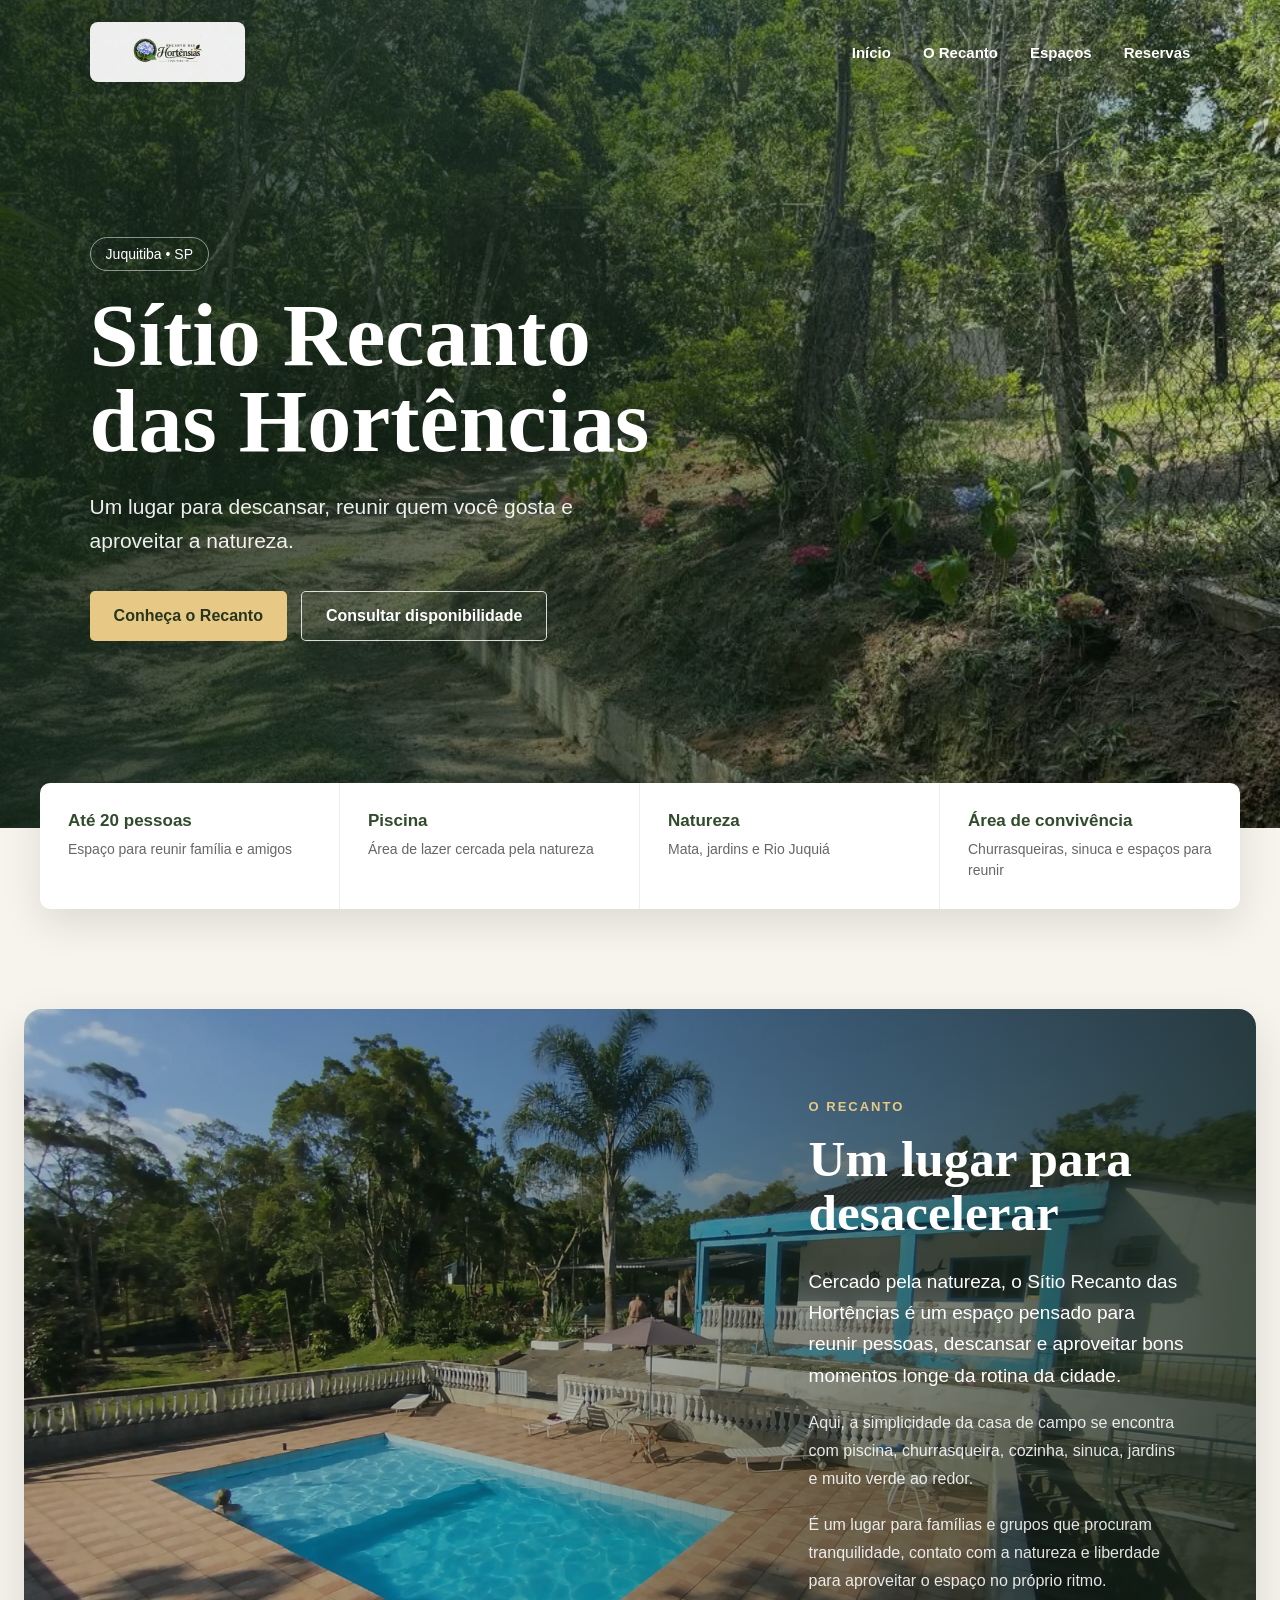
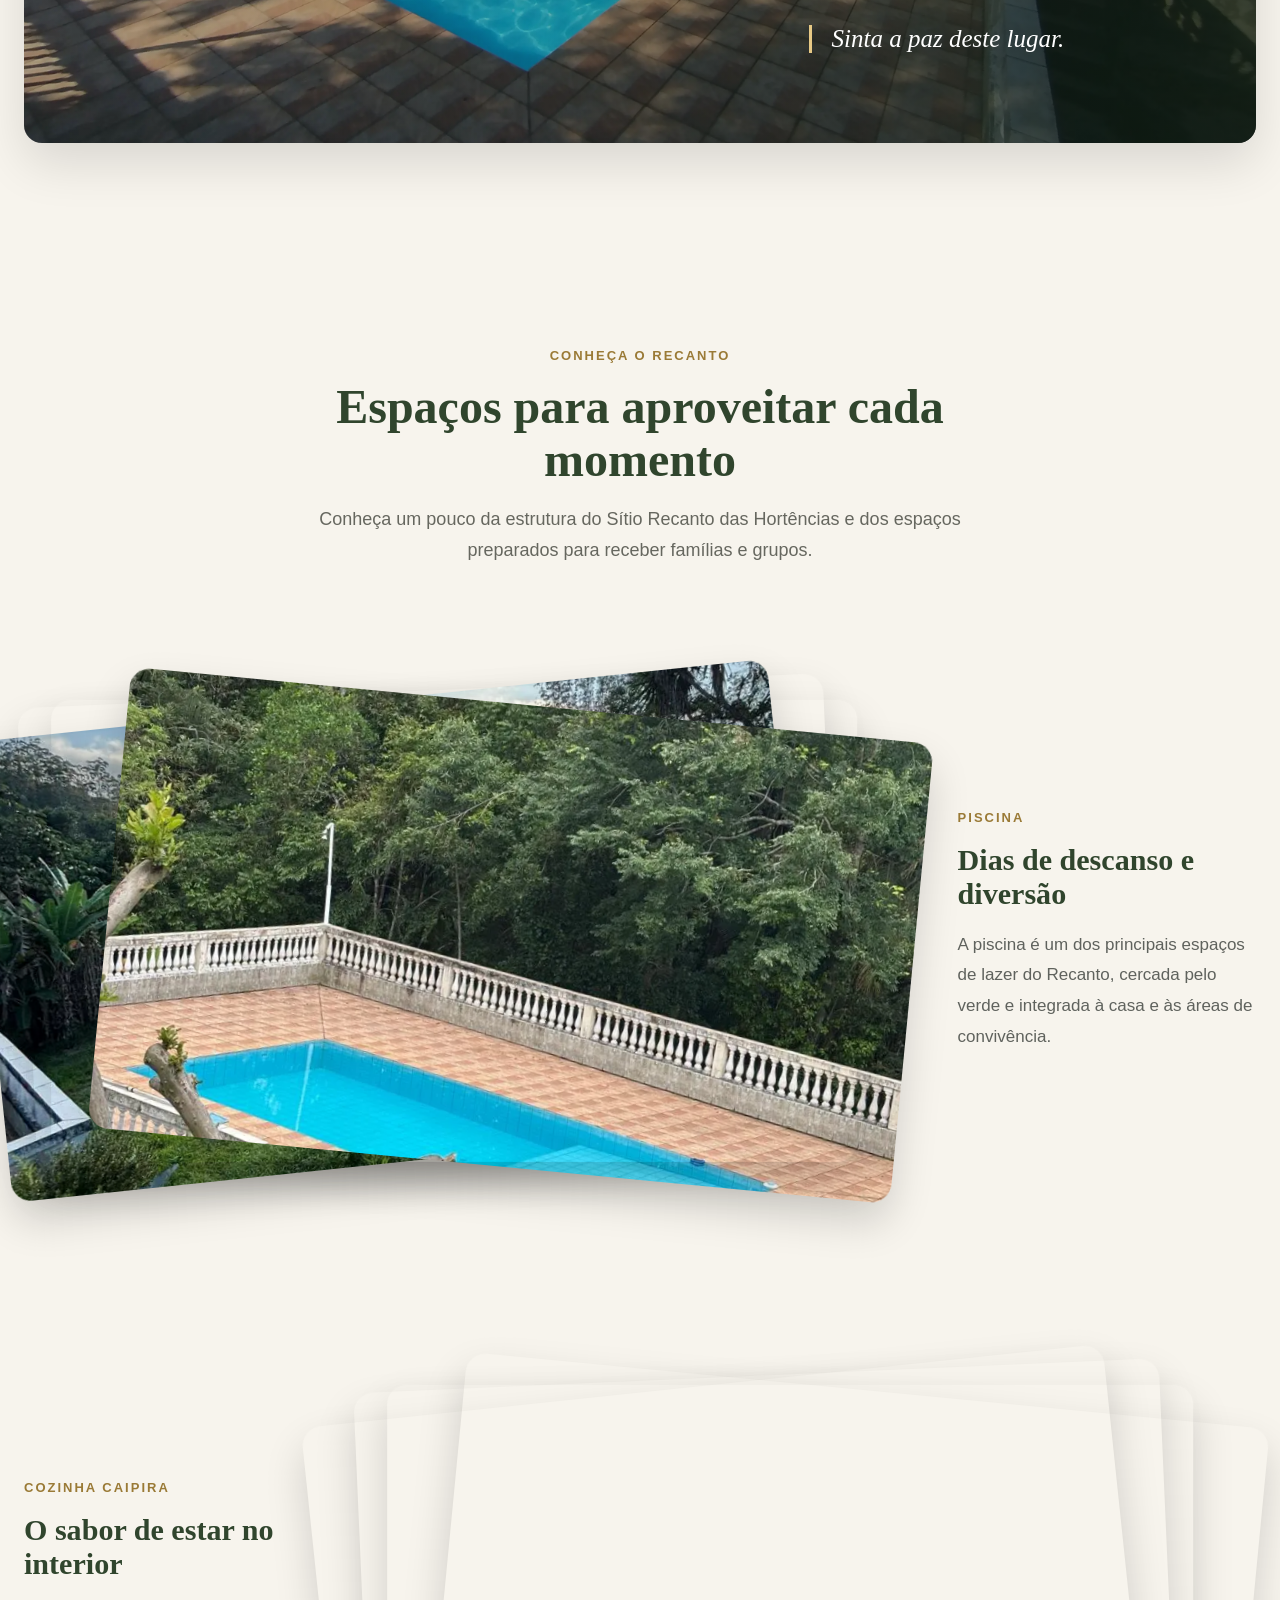
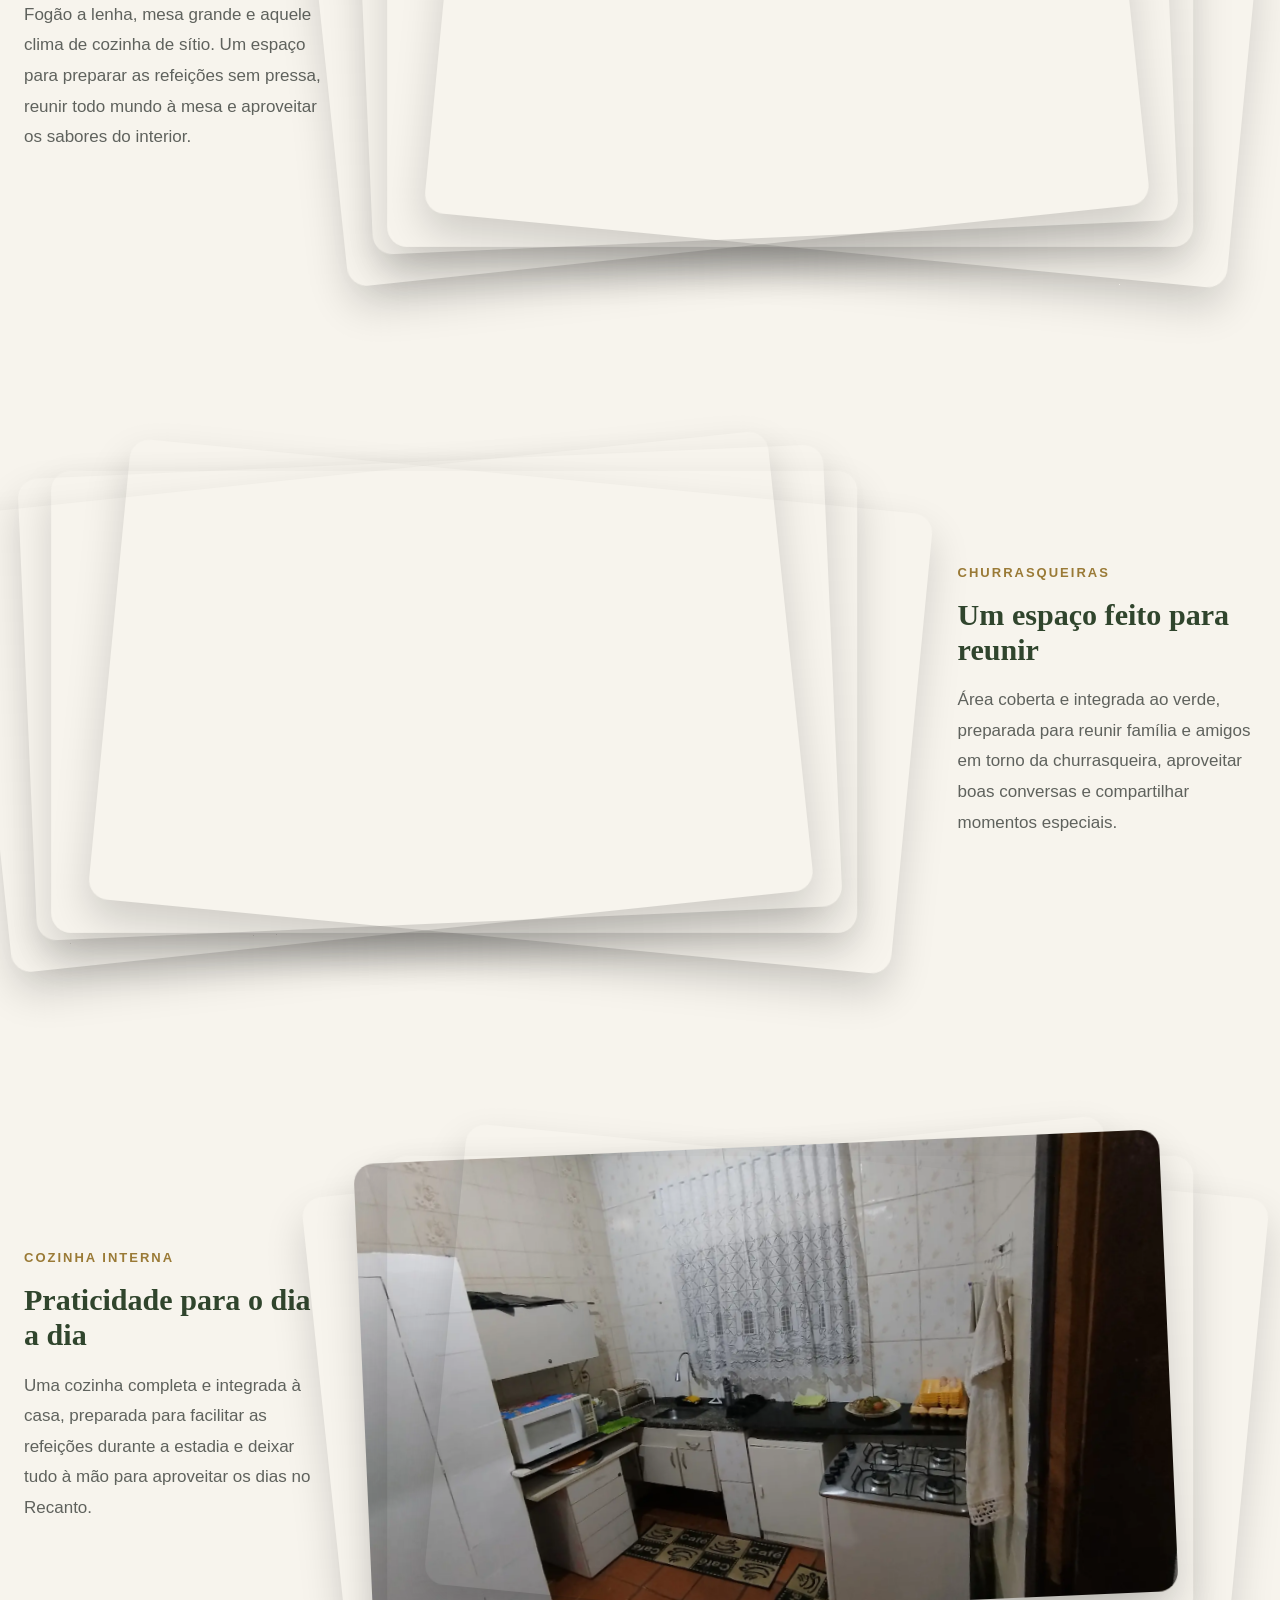
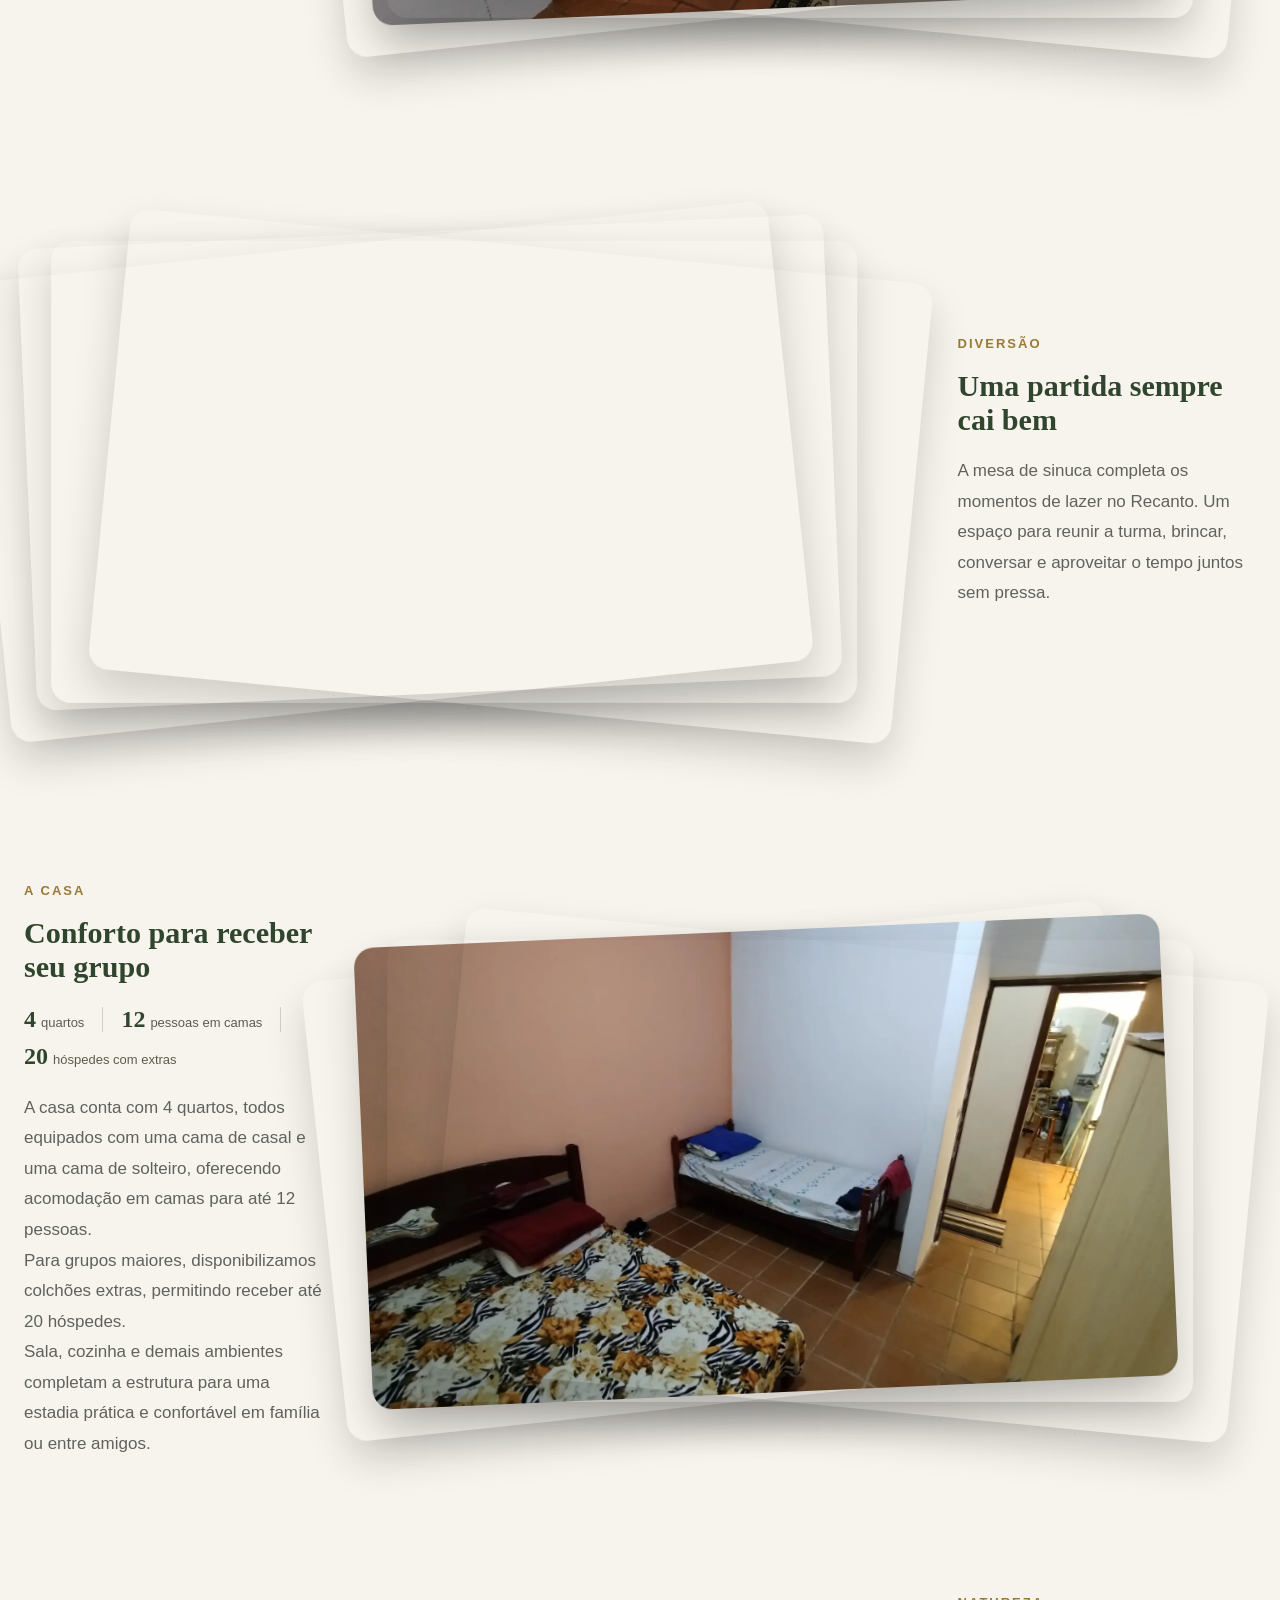
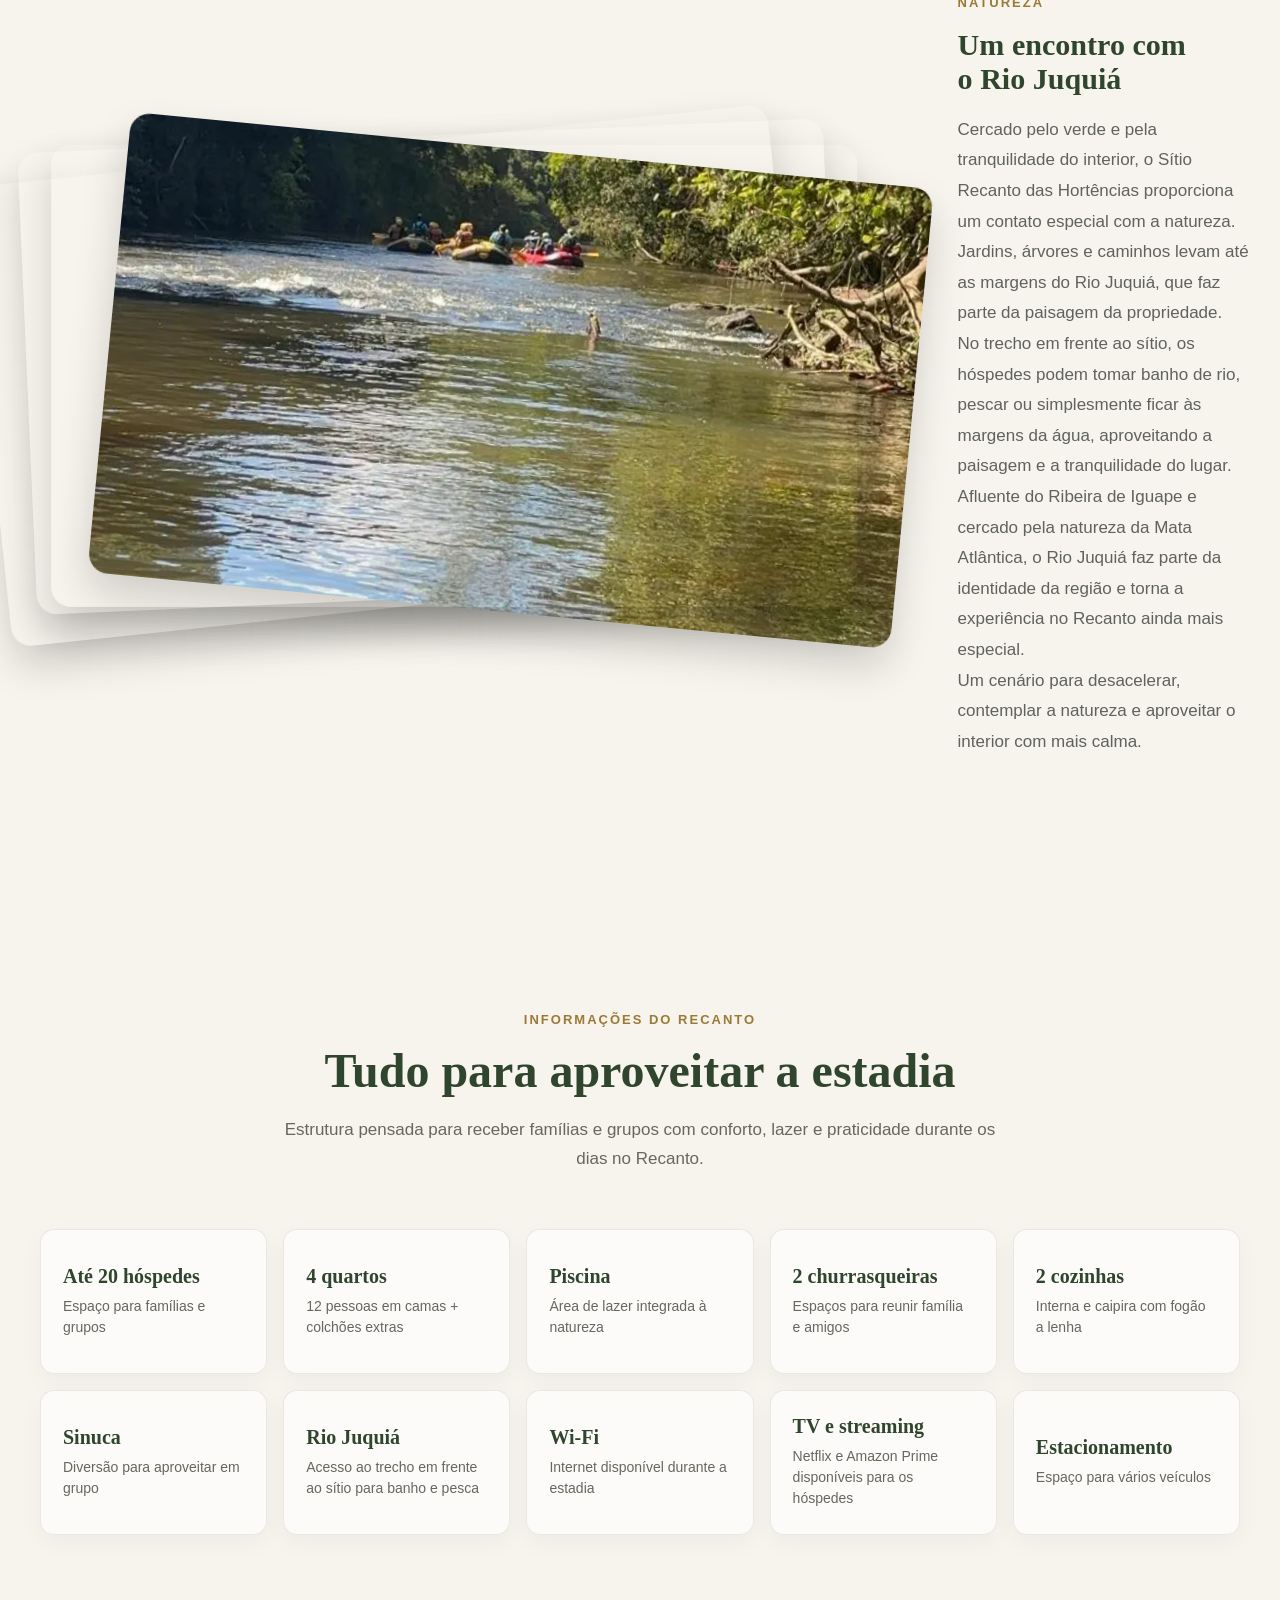
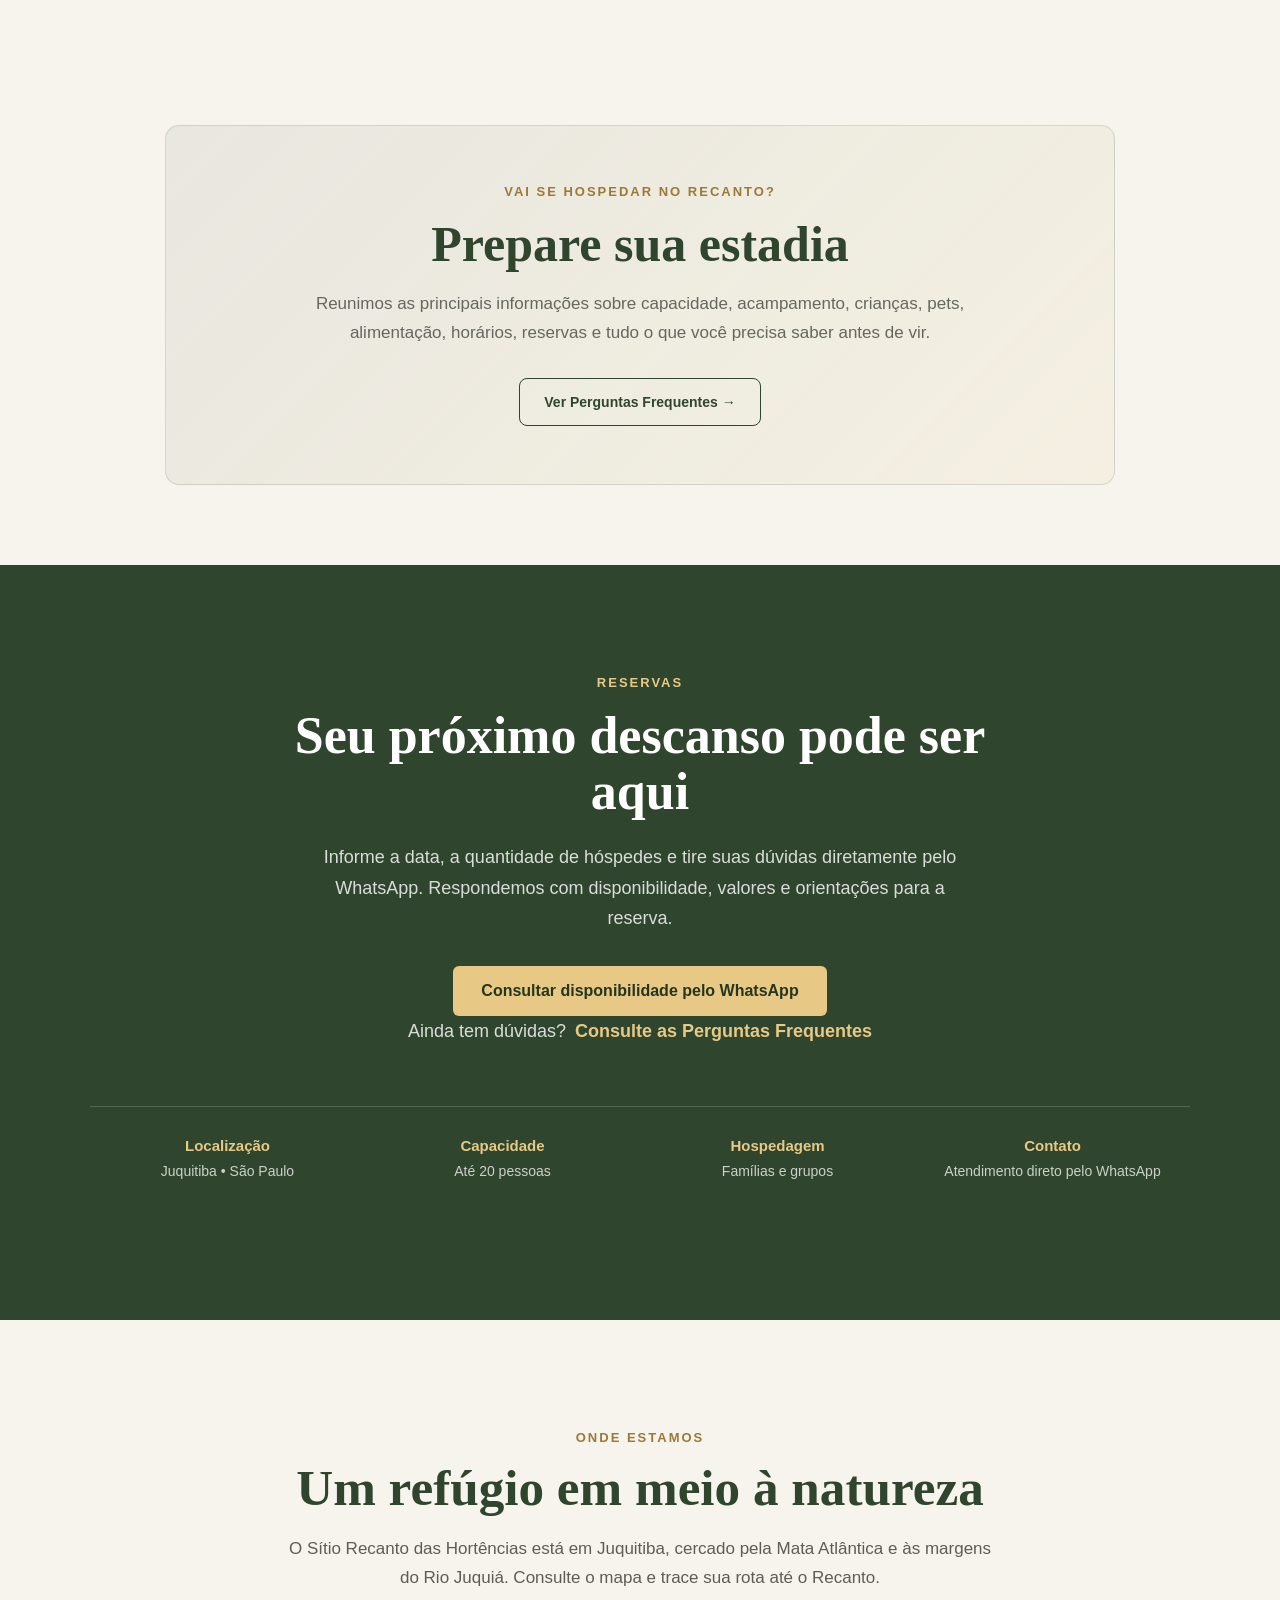
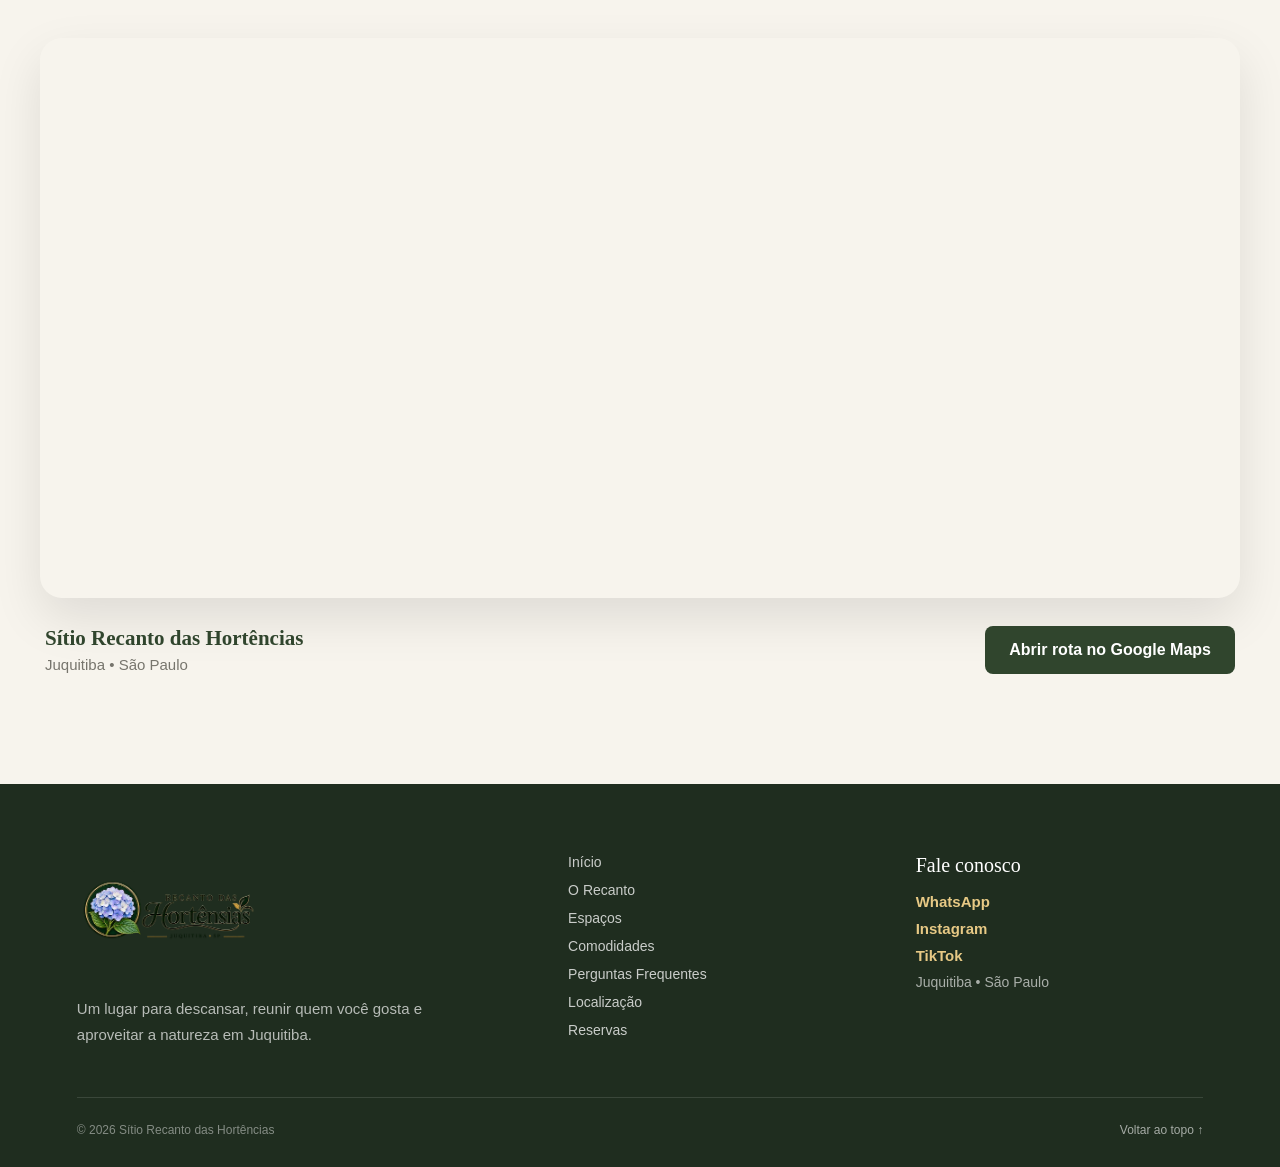
==== index.html @ 04265cff "Adiciona pagina de perguntas frequentes" ====
<!DOCTYPE html>
<html lang="pt-BR">

<head>
    <!-- Google Analytics 4 -->
    <script async src="https://www.googletagmanager.com/gtag/js?id=G-50EWF7G83Y"></script>
    <script>
        window.dataLayer = window.dataLayer || [];

        function gtag() {
            dataLayer.push(arguments);
        }

        gtag("js", new Date());
        gtag("config", "G-50EWF7G83Y");
    </script>

    <meta charset="UTF-8">
    <meta name="viewport" content="width=device-width, initial-scale=1.0">

    <title>Sítio Recanto das Hortências | Hospedagem em Juquitiba - SP</title>

    <meta
        name="description"
        content="Sítio Recanto das Hortências em Juquitiba, SP. Hospedagem para famílias e grupos de até 20 pessoas, com piscina, churrasqueira, natureza e espaços de convivência."
    >

    <meta name="robots" content="index, follow">
    <meta name="theme-color" content="#30452d">

    <!-- Open Graph / WhatsApp / Facebook -->
    <meta
        property="og:title"
        content="Sítio Recanto das Hortências | Juquitiba - SP"
    >
    <meta
        property="og:description"
        content="Sítio Recanto das Hortências em Juquitiba, SP. Hospedagem para famílias e grupos de até 20 pessoas, com piscina, churrasqueira, natureza e espaços de convivência."
    >
    <meta property="og:type" content="website">
    <meta property="og:locale" content="pt_BR">
    <meta property="og:site_name" content="Sítio Recanto das Hortências">
    <meta
        property="og:url"
        content="https://sitiorecantodashortencias.com.br/"
    >
    <meta
        property="og:image"
        content="https://sitiorecantodashortencias.com.br/assets/images/piscina4.webp"
    >
    <meta
        property="og:image:alt"
        content="Piscina e área externa do Sítio Recanto das Hortências em Juquitiba, São Paulo"
    >

    <!-- Twitter / X -->
    <meta name="twitter:card" content="summary_large_image">
    <meta
        name="twitter:title"
        content="Sítio Recanto das Hortências | Juquitiba - SP"
    >
    <meta
        name="twitter:description"
        content="Sítio Recanto das Hortências em Juquitiba, SP. Hospedagem para famílias e grupos de até 20 pessoas, com piscina, churrasqueira e contato com a natureza."
    >
    <meta
        name="twitter:image"
        content="https://sitiorecantodashortencias.com.br/assets/images/piscina4.webp"
    >

    <!-- URL oficial da página -->
    <link
        rel="canonical"
        href="https://sitiorecantodashortencias.com.br/"
    >

    <!-- Arquivos visuais -->
    <link rel="stylesheet" href="style.css">
    <link
        rel="icon"
        type="image/png"
        href="assets/icons/favicon.png"
    >

    <!-- Dados estruturados -->
    <script type="application/ld+json">
    {
        "@context": "https://schema.org",
        "@type": "LodgingBusiness",
        "name": "Sítio Recanto das Hortências",
        "description": "Sítio Recanto das Hortências em Juquitiba, SP. Hospedagem para famílias e grupos de até 20 pessoas, com piscina, churrasqueira, natureza e espaços de convivência.",
        "url": "https://sitiorecantodashortencias.com.br/",
        "image": "https://sitiorecantodashortencias.com.br/assets/images/piscina4.webp",
        "telephone": "+55 11 98108-4204",
        "sameAs": [
            "https://www.instagram.com/sitio.recanto.das.hortencias/",
            "https://www.tiktok.com/@recanto.das.hortencias"
        ],
        "address": {
            "@type": "PostalAddress",
            "addressLocality": "Juquitiba",
            "addressRegion": "SP",
            "addressCountry": "BR"
        },
        "amenityFeature": [
            {
                "@type": "LocationFeatureSpecification",
                "name": "Piscina",
                "value": true
            },
            {
                "@type": "LocationFeatureSpecification",
                "name": "Churrasqueira",
                "value": true
            },
            {
                "@type": "LocationFeatureSpecification",
                "name": "Cozinha",
                "value": true
            },
            {
                "@type": "LocationFeatureSpecification",
                "name": "Mesa de sinuca",
                "value": true
            },
            {
                "@type": "LocationFeatureSpecification",
                "name": "Área de convivência",
                "value": true
            }
        ]
    }
    </script>
</head>

<body>

    <!-- =====================================================
         CABEÇALHO
         ===================================================== -->

    <header class="topo">

        <div class="logo">
            <a href="#inicio" aria-label="Ir para o início">
                <img
                    src="assets/images/logo-recanto-hortencias.webp"
                    alt="Sítio Recanto das Hortências"
                    width="400"
                    height="267"
                >
            </a>
        </div>

        <nav aria-label="Menu principal">
            <a href="#inicio">Início</a>
            <a href="#recanto">O Recanto</a>
            <a href="#estrutura">Espaços</a>
            <a href="#contato">Reservas</a>
        </nav>

    </header>


    <main>

        <!-- =================================================
             HERO
             ================================================= -->

        <section class="hero" id="inicio">

            <div class="hero-overlay" aria-hidden="true"></div>

            <div class="hero-content">

                <span class="hero-tag">Juquitiba • SP</span>

                <h1>Sítio Recanto das Hortências</h1>

                <p>
                    Um lugar para descansar, reunir quem você gosta
                    e aproveitar a natureza.
                </p>

                <div class="hero-buttons">

                    <a
                        href="#recanto"
                        class="btn-primary"
                    >
                        Conheça o Recanto
                    </a>

                    <a
                        href="https://wa.me/5511981084204?text=Ol%C3%A1!%20Gostaria%20de%20consultar%20a%20disponibilidade%20do%20S%C3%ADtio%20Recanto%20das%20Hort%C3%AAncias."
                        target="_blank"
                        rel="noopener noreferrer"
                        class="btn-secondary"
                    >
                        Consultar disponibilidade
                    </a>


                </div>

            </div>

        </section>


        <!-- =================================================
             DESTAQUES
             ================================================= -->

        <section
            class="destaques"
            aria-label="Principais características do Recanto"
        >

            <div>
                <strong>Até 20 pessoas</strong>
                <span>Espaço para reunir família e amigos</span>
            </div>

            <div>
                <strong>Piscina</strong>
                <span>Área de lazer cercada pela natureza</span>
            </div>

            <div>
                <strong>Natureza</strong>
                <span>Mata, jardins e Rio Juquiá</span>
            </div>

            <div>
                <strong>Área de convivência</strong>
                <span>Churrasqueiras, sinuca e espaços para reunir</span>
            </div>

        </section>


        <!-- =================================================
             O RECANTO
             ================================================= -->

        <section class="sobre-recanto" id="recanto">

            <img
                src="assets/images/fachada.webp"
                alt="Casa, piscina e natureza do Sítio Recanto das Hortências em Juquitiba"
                class="sobre-recanto-imagem"
                loading="lazy"
                decoding="async"
            >

            <div class="sobre-recanto-overlay" aria-hidden="true"></div>

            <div class="sobre-recanto-conteudo">

                <span class="section-tag">O Recanto</span>

                <h2>Um lugar para desacelerar</h2>

                <p class="sobre-recanto-destaque">
                    Cercado pela natureza, o Sítio Recanto das Hortências é um
                    espaço pensado para reunir pessoas, descansar e aproveitar
                    bons momentos longe da rotina da cidade.
                </p>

                <p>
                    Aqui, a simplicidade da casa de campo se encontra com
                    piscina, churrasqueira, cozinha, sinuca, jardins
                    e muito verde ao redor.
                </p>

                <p>
                    É um lugar para famílias e grupos que procuram tranquilidade,
                    contato com a natureza e liberdade para aproveitar o espaço
                    no próprio ritmo.
                </p>

                <div class="sobre-recanto-frase">
                    Sinta a paz deste lugar.
                </div>

            </div>

        </section>


        <!-- =================================================
             ESPAÇOS E ESTRUTURA
             ================================================= -->

        <section class="espacos" id="estrutura">

            <div class="espacos-header">

                <span class="section-tag">Conheça o Recanto</span>

                <h2>Espaços para aproveitar cada momento</h2>

                <p>
                    Conheça um pouco da estrutura do Sítio Recanto das Hortências
                    e dos espaços preparados para receber famílias e grupos.
                </p>

            </div>


            <!-- PISCINA -->

            <article class="espaco-item">

                <div class="espaco-imagem espaco-cartas">

                    <img
                        src="assets/images/pordosol-piscina.webp"
                        alt="Piscina do Sítio Recanto das Hortências integrada à natureza"
                        class="carta carta-esquerda"
                        loading="lazy"
                        decoding="async"
                    >

                    <img
                        src="assets/images/piscina noite.webp"
                        alt="Piscina do Sítio Recanto das Hortências durante a noite"
                        class="carta carta-esquerda-centro"
                        loading="lazy"
                        decoding="async"
                    >

                    <img
                        src="assets/images/piscina3.webp"
                        alt="Área da piscina cercada pela natureza"
                        class="carta carta-direita"
                        loading="lazy"
                        decoding="async"
                    >

                    <img
                        src="assets/images/piscina4.webp"
                        alt="Piscina e área externa do Sítio Recanto das Hortências"
                        class="carta carta-principal"
                        loading="lazy"
                        decoding="async"
                    >

                </div>

                <div class="espaco-texto">

                    <span class="section-tag">Piscina</span>

                    <h3>Dias de descanso e diversão</h3>

                    <p>
                        A piscina é um dos principais espaços de lazer do Recanto,
                        cercada pelo verde e integrada à casa e às áreas de convivência.
                    </p>

                </div>

            </article>


            <!-- COZINHA CAIPIRA -->

            <article class="espaco-item espaco-invertido">

                <div class="espaco-imagem espaco-cartas">

                    <img
                        src="assets/images/cozinhacaipira1.webp"
                        alt="Fogão a lenha da cozinha caipira do Sítio Recanto das Hortências"
                        class="carta carta-esquerda"
                        loading="lazy"
                        decoding="async"
                    >

                    <img
                        src="assets/images/cafecaipira3.webp"
                        alt="Mesa preparada na cozinha caipira do Sítio Recanto das Hortências"
                        class="carta carta-esquerda-centro"
                        loading="lazy"
                        decoding="async"
                    >

                    <img
                        src="assets/images/cafecaipira5.webp"
                        alt="Café e mesa na cozinha caipira integrada à natureza"
                        class="carta carta-direita"
                        loading="lazy"
                        decoding="async"
                    >

                    <img
                        src="assets/images/cozinhacaipira3.webp"
                        alt="Cozinha caipira do Sítio Recanto das Hortências"
                        class="carta carta-principal"
                        loading="lazy"
                        decoding="async"
                    >

                </div>

                <div class="espaco-texto">

                    <span class="section-tag">Cozinha caipira</span>

                    <h3>O sabor de estar no interior</h3>

                    <p>
                        Fogão a lenha, mesa grande e aquele clima de cozinha de sítio.
                        Um espaço para preparar as refeições sem pressa, reunir todo mundo
                        à mesa e aproveitar os sabores do interior.
                    </p>

                </div>

            </article>


            <!-- CHURRASQUEIRAS -->

            <article class="espaco-item">

                <div class="espaco-imagem espaco-cartas">

                    <img
                        src="assets/images/areadeconvivencia4.webp"
                        alt="Área coberta com churrasqueira do Sítio Recanto das Hortências"
                        class="carta carta-esquerda"
                        loading="lazy"
                        decoding="async"
                    >

                    <img
                        src="assets/images/areadeconvivencia2.webp"
                        alt="Área de convivência integrada à churrasqueira"
                        class="carta carta-esquerda-centro"
                        loading="lazy"
                        decoding="async"
                    >

                    <img
                        src="assets/images/churrasqueira.webp"
                        alt="Bancada e churrasqueira do Sítio Recanto das Hortências"
                        class="carta carta-direita"
                        loading="lazy"
                        decoding="async"
                    >

                    <img
                        src="assets/images/churrasqueira1.webp"
                        alt="Área da churrasqueira do Sítio Recanto das Hortências"
                        class="carta carta-principal"
                        loading="lazy"
                        decoding="async"
                    >

                </div>

                <div class="espaco-texto">

                    <span class="section-tag">Churrasqueiras</span>

                    <h3>Um espaço feito para reunir</h3>

                    <p>
                        Área coberta e integrada ao verde, preparada para reunir
                        família e amigos em torno da churrasqueira, aproveitar
                        boas conversas e compartilhar momentos especiais.
                    </p>

                </div>

            </article>


            <!-- COZINHA INTERNA -->

            <article class="espaco-item espaco-invertido">

                <div class="espaco-imagem espaco-cartas">

                    <img
                        src="assets/images/cozinha2.webp"
                        alt="Cozinha interna do Sítio Recanto das Hortências"
                        class="carta carta-esquerda"
                        loading="lazy"
                        decoding="async"
                    >

                    <img
                        src="assets/images/cozinha1.webp"
                        alt="Vista da cozinha interna do Sítio Recanto das Hortências"
                        class="carta carta-esquerda-centro"
                        loading="lazy"
                        decoding="async"
                    >

                    <img
                        src="assets/images/cozinha3.webp"
                        alt="Área de apoio da cozinha interna do Sítio Recanto das Hortências"
                        class="carta carta-direita"
                        loading="lazy"
                        decoding="async"
                    >

                    <img
                        src="assets/images/cozinha4.webp"
                        alt="Cozinha interna equipada do Sítio Recanto das Hortências"
                        class="carta carta-principal"
                        loading="lazy"
                        decoding="async"
                    >

                </div>

                <div class="espaco-texto">

                    <span class="section-tag">Cozinha interna</span>

                    <h3>Praticidade para o dia a dia</h3>

                    <p>
                        Uma cozinha completa e integrada à casa, preparada para
                        facilitar as refeições durante a estadia e deixar tudo à mão
                        para aproveitar os dias no Recanto.
                    </p>

                </div>

            </article>


            <!-- SINUCA -->

            <article class="espaco-item">

                <div class="espaco-imagem espaco-cartas">

                    <img
                        src="assets/images/sinuca.webp"
                        alt="Área de sinuca do Sítio Recanto das Hortências"
                        class="carta carta-esquerda"
                        loading="lazy"
                        decoding="async"
                    >

                    <img
                        src="assets/images/sinuca1.webp"
                        alt="Mesa de sinuca na área de lazer do Recanto"
                        class="carta carta-esquerda-centro"
                        loading="lazy"
                        decoding="async"
                    >

                    <img
                        src="assets/images/sinuca3.webp"
                        alt="Espaço de lazer com mesa de sinuca"
                        class="carta carta-direita"
                        loading="lazy"
                        decoding="async"
                    >

                    <img
                        src="assets/images/sinuca2.webp"
                        alt="Mesa de sinuca do Sítio Recanto das Hortências"
                        class="carta carta-principal"
                        loading="lazy"
                        decoding="async"
                    >

                </div>

                <div class="espaco-texto">

                    <span class="section-tag">Diversão</span>

                    <h3>Uma partida sempre cai bem</h3>

                    <p>
                        A mesa de sinuca completa os momentos de lazer no Recanto.
                        Um espaço para reunir a turma, brincar, conversar e aproveitar
                        o tempo juntos sem pressa.
                    </p>

                </div>

            </article>


            <!-- A CASA -->

            <article class="espaco-item espaco-invertido">

                <div class="espaco-texto">

                    <span class="section-tag">A casa</span>

                    <h3>Conforto para receber<br>seu grupo</h3>

                    <div class="acomodacao-destaques">

                        <span>
                            <strong>4</strong>
                            quartos
                        </span>

                        <span>
                            <strong>12</strong>
                            pessoas em camas
                        </span>

                        <span>
                            <strong>20</strong>
                            hóspedes com extras
                        </span>

                    </div>

                    <p>
                        A casa conta com 4 quartos, todos equipados com uma cama
                        de casal e uma cama de solteiro, oferecendo acomodação
                        em camas para até 12 pessoas.
                    </p>

                    <p>
                        Para grupos maiores, disponibilizamos colchões extras,
                        permitindo receber até 20 hóspedes.
                    </p>

                    <p>
                        Sala, cozinha e demais ambientes completam a estrutura
                        para uma estadia prática e confortável em família ou
                        entre amigos.
                    </p>

                </div>

                <div class="espaco-cartas">

                    <img
                        src="assets/images/quarto2.webp"
                        alt="Quarto do Sítio Recanto das Hortências"
                        class="carta carta-esquerda"
                        loading="lazy"
                        decoding="async"
                    >

                    <img
                        src="assets/images/quarto1.webp"
                        alt="Acomodação do Sítio Recanto das Hortências"
                        class="carta carta-esquerda-centro"
                        loading="lazy"
                        decoding="async"
                    >

                    <img
                        src="assets/images/sala1.webp"
                        alt="Sala e área interna do Sítio Recanto das Hortências"
                        class="carta carta-direita"
                        loading="lazy"
                        decoding="async"
                    >

                    <img
                        src="assets/images/sala2.webp"
                        alt="Sala principal do Sítio Recanto das Hortências"
                        class="carta carta-principal"
                        loading="lazy"
                        decoding="async"
                    >

                </div>

            </article>


            <!-- NATUREZA E RIO JUQUIÁ -->

            <article class="espaco-item">

                <div class="espaco-cartas">

                    <img
                        src="assets/images/portaoentrada.webp"
                        alt="Entrada do Sítio Recanto das Hortências"
                        class="carta carta-esquerda"
                        loading="lazy"
                        decoding="async"
                    >

                    <img
                        src="assets/images/jardim2.webp"
                        alt="Jardins do Sítio Recanto das Hortências"
                        class="carta carta-esquerda-centro"
                        loading="lazy"
                        decoding="async"
                    >

                    <img
                        src="assets/images/rio4.webp"
                        alt="Natureza às margens do Rio Juquiá"
                        class="carta carta-direita"
                        loading="lazy"
                        decoding="async"
                    >

                    <img
                        src="assets/images/rio2.webp"
                        alt="Rio Juquiá no Sítio Recanto das Hortências"
                        class="carta carta-principal"
                        loading="lazy"
                        decoding="async"
                    >

                </div>

                <div class="espaco-texto">

                    <span class="section-tag">Natureza</span>

                    <h3>Um encontro com<br>o Rio Juquiá</h3>

                    <p>
                        Cercado pelo verde e pela tranquilidade do interior,
                        o Sítio Recanto das Hortências proporciona um contato especial
                        com a natureza. Jardins, árvores e caminhos levam até as margens
                        do Rio Juquiá, que faz parte da paisagem da propriedade.
                    </p>

                    <p>
                        No trecho em frente ao sítio, os hóspedes podem tomar banho
                        de rio, pescar ou simplesmente ficar às margens da água,
                        aproveitando a paisagem e a tranquilidade do lugar.
                    </p>

                    <p>
                        Afluente do Ribeira de Iguape e cercado pela natureza da
                        Mata Atlântica, o Rio Juquiá faz parte da identidade da região
                        e torna a experiência no Recanto ainda mais especial.
                    </p>

                    <p>
                        Um cenário para desacelerar, contemplar a natureza
                        e aproveitar o interior com mais calma.
                    </p>

                </div>

            </article>

        </section>


        <!-- =================================================
             COMODIDADES
             ================================================= -->

        <section class="comodidades" id="comodidades">

            <div class="comodidades-header">

                <span class="section-tag">Informações do Recanto</span>

                <h2>Tudo para aproveitar a estadia</h2>

                <p>
                    Estrutura pensada para receber famílias e grupos com conforto,
                    lazer e praticidade durante os dias no Recanto.
                </p>

            </div>


            <div class="comodidades-grid">

                <article class="comodidade-card">
                    <strong>Até 20 hóspedes</strong>
                    <span>Espaço para famílias e grupos</span>
                </article>

                <article class="comodidade-card">
                    <strong>4 quartos</strong>
                    <span>12 pessoas em camas + colchões extras</span>
                </article>

                <article class="comodidade-card">
                    <strong>Piscina</strong>
                    <span>Área de lazer integrada à natureza</span>
                </article>

                <article class="comodidade-card">
                    <strong>2 churrasqueiras</strong>
                    <span>Espaços para reunir família e amigos</span>
                </article>

                <article class="comodidade-card">
                    <strong>2 cozinhas</strong>
                    <span>Interna e caipira com fogão a lenha</span>
                </article>

                <article class="comodidade-card">
                    <strong>Sinuca</strong>
                    <span>Diversão para aproveitar em grupo</span>
                </article>

                <article class="comodidade-card">
                    <strong>Rio Juquiá</strong>
                    <span>Acesso ao trecho em frente ao sítio para banho e pesca</span>
                </article>

                <article class="comodidade-card">
                    <strong>Wi-Fi</strong>
                    <span>Internet disponível durante a estadia</span>
                </article>

                <article class="comodidade-card">
                    <strong>TV e streaming</strong>
                    <span>Netflix e Amazon Prime disponíveis para os hóspedes</span>
                </article>

                <article class="comodidade-card">
                    <strong>Estacionamento</strong>
                    <span>Espaço para vários veículos</span>
                </article>

            </div>

        </section>

        <!-- =====================================================
            CHAMADA - PERGUNTAS FREQUENTES
         ===================================================== -->

        <section class="faq-chamada">

            <div class="faq-chamada-conteudo">

                <span class="section-tag">Vai se hospedar no Recanto?</span>

                <h2>Prepare sua estadia</h2>

                <p>
                    Reunimos as principais informações sobre capacidade,
                    acampamento, crianças, pets, alimentação, horários,
                    reservas e tudo o que você precisa saber antes de vir.
                </p>

                <a
                    href="perguntas-frequentes.html"
                    class="btn-secundario"
                >
                    Ver Perguntas Frequentes →
                </a>

            </div>

        </section>

        <!-- =================================================
             RESERVAS E CONTATO
             ================================================= -->

        <section class="contato" id="contato">

            <div class="contato-conteudo">

                <span class="section-tag">Reservas</span>

                <h2>Seu próximo descanso pode ser aqui</h2>

                <p>
                    Informe a data, a quantidade de hóspedes e tire suas dúvidas
                    diretamente pelo WhatsApp. Respondemos com disponibilidade,
                    valores e orientações para a reserva.
                </p>

                <a
                    href="https://wa.me/5511981084204?text=Ol%C3%A1!%20Gostaria%20de%20consultar%20a%20disponibilidade%20do%20S%C3%ADtio%20Recanto%20das%20Hort%C3%AAncias."
                    target="_blank"
                    rel="noopener noreferrer"
                    class="btn-whatsapp"
                >
                    Consultar disponibilidade pelo WhatsApp
                </a>
                    <p class="contato-faq">
                    Ainda tem dúvidas?
                    <a href="perguntas-frequentes.html">
                        Consulte as Perguntas Frequentes
                    </a>
                </p>
            </div>


            <div class="contato-info">

                <div>
                    <strong>Localização</strong>
                    <span>Juquitiba • São Paulo</span>
                </div>

                <div>
                    <strong>Capacidade</strong>
                    <span>Até 20 pessoas</span>
                </div>

                <div>
                    <strong>Hospedagem</strong>
                    <span>Famílias e grupos</span>
                </div>

                <div>
                    <strong>Contato</strong>
                    <span>Atendimento direto pelo WhatsApp</span>
                </div>

            </div>

        </section>


        <!-- =====================================================
             LOCALIZAÇÃO
             ===================================================== -->

        <section class="localizacao" id="localizacao">

            <div class="localizacao-cabecalho">

                <span class="section-tag">Onde estamos</span>

                <h2>Um refúgio em meio à natureza</h2>

                <p>
                    O Sítio Recanto das Hortências está em Juquitiba,
                    cercado pela Mata Atlântica e às margens do Rio Juquiá.
                    Consulte o mapa e trace sua rota até o Recanto.
                </p>

            </div>


            <div class="localizacao-mapa">

                <iframe
                    src="https://www.google.com/maps?q=-23.9330812,-47.1073672&z=16&output=embed"
                    width="100%"
                    height="100%"
                    style="border:0;"
                    allowfullscreen=""
                    loading="lazy"
                    referrerpolicy="no-referrer-when-downgrade"
                    title="Localização do Sítio Recanto das Hortências">
                </iframe>

            </div>


            <div class="localizacao-rodape">

                <div>
                    <strong>Sítio Recanto das Hortências</strong>
                    <span>Juquitiba • São Paulo</span>
                </div>

                <a
                    href="https://www.google.com/maps/dir/?api=1&destination=-23.9330812,-47.1073672"
                    target="_blank"
                    rel="noopener noreferrer"
                    class="btn-mapa"
                >
                    Abrir rota no Google Maps
                </a>

            </div>

        </section>

    </main>


    <!-- =====================================================
         RODAPÉ
         ===================================================== -->

    <footer class="footer">

        <div class="footer-conteudo">

            <div class="footer-marca">

                <img
                    src="assets/images/logo-recanto-hortencias.webp"
                    alt="Sítio Recanto das Hortências"
                    class="footer-logo"
                    loading="lazy"
                    decoding="async"
                >

                <p>
                    Um lugar para descansar, reunir quem você gosta
                    e aproveitar a natureza em Juquitiba.
                </p>

            </div>


            <nav
                class="footer-links"
                aria-label="Links do rodapé"
            >
                <a href="#inicio">Início</a>
                <a href="#recanto">O Recanto</a>
                <a href="#estrutura">Espaços</a>
                <a href="#comodidades">Comodidades</a>
                <a href="perguntas-frequentes.html">Perguntas Frequentes</a>
                <a href="#localizacao">Localização</a>
                <a href="#contato">Reservas</a>
            </nav>


            <div class="footer-contato">

                <strong>Fale conosco</strong>

                <a
                    href="https://wa.me/5511981084204?text=Ol%C3%A1!%20Gostaria%20de%20consultar%20a%20disponibilidade%20do%20S%C3%ADtio%20Recanto%20das%20Hort%C3%AAncias."
                    target="_blank"
                    rel="noopener noreferrer"
                >
                    WhatsApp
                </a>

                <a
                    href="https://www.instagram.com/sitio.recanto.das.hortencias/"
                    target="_blank"
                    rel="noopener noreferrer"
                >
                    Instagram
                </a>

                <a
                    href="https://www.tiktok.com/@recanto.das.hortencias"
                    target="_blank"
                    rel="noopener noreferrer"
                >
                    TikTok
                </a>

                <span>Juquitiba • São Paulo</span>

            </div>

        </div>


        <div class="footer-final">

            <span>
                © 2026 Sítio Recanto das Hortências
            </span>

            <a href="#inicio">
                Voltar ao topo ↑
            </a>

        </div>

    </footer>


    <script src="script.js" defer></script>

</body>

</html>
---- style.css ----
:root {
    --verde-900: #1f2d1f;
    --verde-800: #26351f;
    --verde-700: #30452d;
    --verde-600: #425b3b;
    --dourado: #e7c985;
    --dourado-escuro: #9a7a36;
    --bege: #f7f4ed;
    --bege-2: #ebe8df;
    --texto: #2d3328;
    --texto-suave: #66675f;
    --branco: #ffffff;
    --sombra: 0 15px 40px rgba(0, 0, 0, 0.10);
    --raio: 10px;
    --largura: 1200px;
    --largura-espacos: 1500px;
}

* {
    margin: 0;
    padding: 0;
    box-sizing: border-box;
}

html {
    scroll-behavior: smooth;
}

body {
    font-family: Arial, Helvetica, sans-serif;
    color: var(--texto);
    background: var(--bege);
    overflow-x: hidden;
}

img {
    max-width: 100%;
}

a {
    -webkit-tap-highlight-color: transparent;
}

/* =========================================================
   CABEÇALHO
   ========================================================= */

.topo {
    position: absolute;
    top: 0;
    left: 0;
    width: 100%;
    z-index: 20;
    display: flex;
    align-items: center;
    justify-content: space-between;
    padding: 22px 7%;
}

.logo {
    display: flex;
    align-items: center;
}

.logo a {
    display: inline-flex;
    align-items: center;
    justify-content: center;
    padding: 6px 10px;
    background: rgba(255, 255, 255, 0.92);
    border-radius: 8px;
    box-shadow: 0 3px 12px rgba(0, 0, 0, 0.10);
    transition: transform 0.2s ease, background 0.2s ease;
}

.logo a:hover {
    transform: translateY(-1px);
    background: rgba(255, 255, 255, 0.98);
}

.logo img {
    display: block;
    width: 135px;
    height: auto;
    max-height: 48px;
    object-fit: contain;
}

.topo nav {
    display: flex;
    align-items: center;
    gap: 32px;
}

.topo nav a {
    color: var(--branco);
    text-decoration: none;
    font-size: 15px;
    font-weight: 600;
    transition: opacity 0.2s ease;
}

.topo nav a:hover {
    opacity: 0.72;
}

/* =========================================================
   HERO
   ========================================================= */

.hero {
    position: relative;
    min-height: 92vh;
    display: flex;
    align-items: center;
    padding: 135px 7% 85px;

    /* A imagem antiga casa-piscina.jpg não existe mais no conjunto atual. */
    background-image: url("assets/images/entrada sitio.webp");
    background-size: cover;
    background-position: center;
}

.hero-overlay {
    position: absolute;
    inset: 0;
    background: linear-gradient(
        90deg,
        rgba(18, 36, 22, 0.84) 0%,
        rgba(18, 36, 22, 0.60) 46%,
        rgba(18, 36, 22, 0.18) 100%
    );
}

.hero-content {
    position: relative;
    z-index: 2;
    max-width: 650px;
    color: var(--branco);
}

.hero-tag {
    display: inline-block;
    margin-bottom: 22px;
    padding: 8px 15px;
    border: 1px solid rgba(255, 255, 255, 0.5);
    border-radius: 30px;
    font-size: 14px;
}

.hero h1 {
    margin-bottom: 25px;
    font-family: Georgia, "Times New Roman", serif;
    font-size: clamp(48px, 7vw, 88px);
    line-height: 0.98;
}

.hero p {
    max-width: 570px;
    font-size: 21px;
    line-height: 1.6;
    color: rgba(255, 255, 255, 0.92);
}

.hero-buttons {
    display: flex;
    flex-wrap: wrap;
    gap: 14px;
    margin-top: 34px;
}

.hero-buttons a {
    display: inline-flex;
    align-items: center;
    justify-content: center;
    padding: 15px 24px;
    border-radius: 5px;
    font-weight: 700;
    text-decoration: none;
    transition: transform 0.2s ease, background 0.2s ease, opacity 0.2s ease;
}

.hero-buttons a:hover {
    transform: translateY(-2px);
}

.btn-primary {
    background: var(--dourado);
    color: var(--verde-800);
}

.btn-secondary {
    border: 1px solid rgba(255, 255, 255, 0.82);
    color: var(--branco);
    background: rgba(255, 255, 255, 0.04);
}

/* =========================================================
   DESTAQUES
   ========================================================= */

.destaques {
    position: relative;
    z-index: 5;
    max-width: var(--largura);
    margin: -45px auto 80px;
    display: grid;
    grid-template-columns: repeat(4, 1fr);
    background: var(--branco);
    border-radius: var(--raio);
    box-shadow: var(--sombra);
    overflow: hidden;
}

.destaques div {
    padding: 28px;
    border-right: 1px solid #eeeeee;
}

.destaques div:last-child {
    border-right: none;
}

.destaques strong {
    display: block;
    margin-bottom: 8px;
    font-size: 17px;
    color: #314b2d;
}

.destaques span {
    font-size: 14px;
    line-height: 1.5;
    color: #666666;
}

/* =========================================================
   ELEMENTOS COMPARTILHADOS
   ========================================================= */

.section-tag {
    display: block;
    margin-bottom: 18px;
    color: var(--dourado-escuro);
    font-size: 13px;
    font-weight: 700;
    text-transform: uppercase;
    letter-spacing: 2px;
}

/* =========================================================
   O RECANTO
   ========================================================= */

.sobre-recanto {
    position: relative;

    width: min(1500px, calc(100% - 48px));
    min-height: 680px;

    margin: 100px auto;
    overflow: hidden;

    border-radius: 18px;
    box-shadow: 0 20px 50px rgba(0, 0, 0, 0.12);
}


/* Imagem principal */

.sobre-recanto-imagem {
    position: absolute;
    inset: 0;

    display: block;
    width: 100%;
    height: 100%;

    object-fit: cover;
    object-position: center;
}


/* Degradê para leitura do texto */

.sobre-recanto-overlay {
    position: absolute;
    inset: 0;
    z-index: 1;

    background:
        linear-gradient(
            90deg,
            rgba(17, 31, 20, 0.18) 0%,
            rgba(17, 31, 20, 0.30) 42%,
            rgba(17, 31, 20, 0.78) 100%
        );
}


/* Conteúdo sobre a imagem */

.sobre-recanto-conteudo {
    position: relative;
    z-index: 2;

    width: min(520px, 42%);
    margin-left: auto;

    padding: 90px 70px;

    color: var(--branco);
}


/* Tag */

.sobre-recanto .section-tag {
    color: var(--dourado);
}


/* Título */

.sobre-recanto-conteudo h2 {
    margin-bottom: 26px;

    font-family: Georgia, "Times New Roman", serif;
    font-size: clamp(42px, 4vw, 58px);
    line-height: 1.05;

    color: var(--branco);
}


/* Textos */

.sobre-recanto-conteudo p {
    margin-bottom: 18px;

    font-size: 16px;
    line-height: 1.75;

    color: rgba(255, 255, 255, 0.88);
}


.sobre-recanto-conteudo .sobre-recanto-destaque {
    font-size: 19px;
    line-height: 1.65;

    color: var(--branco);
}


/* Frase final */

.sobre-recanto-frase {
    margin-top: 30px;
    padding-left: 20px;

    border-left: 3px solid var(--dourado);

    font-family: Georgia, "Times New Roman", serif;
    font-size: 25px;
    font-style: italic;

    color: var(--branco);
}

/* =========================================================
   ESPAÇOS E ESTRUTURA
   Seção única que substitui os blocos antigos de Estrutura/Galeria
   ========================================================= */

.espacos {
    width: min(var(--largura-espacos), calc(100% - 48px));
    margin: 0 auto;
    padding: 105px 0 30px;
}

.espacos-header {
    max-width: 720px;
    margin: 0 auto 90px;
    text-align: center;
}

.espacos-header h2 {
    margin: 12px 0 18px;
    font-family: Georgia, "Times New Roman", serif;
    font-size: 48px;
    line-height: 1.1;
    color: var(--verde-700);
}

.espacos-header p {
    font-size: 18px;
    line-height: 1.7;
    color: var(--texto-suave);
}

/* Desktop: fotos ocupam cerca de 75% e texto cerca de 25%. */
.espaco-item {
    width: 100%;
    display: grid;
    grid-template-columns: minmax(0, 3fr) minmax(240px, 1fr);
    grid-template-areas: "imagem texto";
    align-items: center;
    column-gap: clamp(28px, 3vw, 56px);
    margin-bottom: 135px;
}

.espaco-item .espaco-imagem {
    grid-area: imagem;
    min-width: 0;
}

.espaco-item .espaco-texto {
    grid-area: texto;
    min-width: 0;
}

/* Alternância sem depender de order. */
.espaco-item.espaco-invertido {
    grid-template-columns: minmax(240px, 1fr) minmax(0, 3fr);
    grid-template-areas: "texto imagem";
}

.espaco-imagem {
    position: relative;
    width: 100%;
    border-radius: 18px;
}

/* Imagem única, para blocos que ainda não usam cartas. */
.espaco-imagem:not(.espaco-cartas) {
    overflow: hidden;
}

.espaco-imagem:not(.espaco-cartas) img {
    display: block;
    width: 100%;
    height: clamp(430px, 40vw, 610px);
    object-fit: cover;
    border-radius: 18px;
}

.espaco-texto {
    width: 100%;
    max-width: 340px;
}

.espaco-invertido .espaco-texto {
    justify-self: end;
}

.espaco-texto h3 {
    margin: 10px 0 18px;
    font-family: Georgia, "Times New Roman", serif;
    font-size: clamp(30px, 2.35vw, 38px);
    line-height: 1.15;
    color: var(--verde-700);
}

.espaco-texto p {
    margin: 0;
    font-size: 17px;
    line-height: 1.8;
    color: #5f625d;
}

/* =========================================================
   CARTAS DE IMAGENS
   ========================================================= */

.espaco-cartas {
    position: relative;
    width: 100%;
    height: clamp(540px, 43vw, 690px);
    overflow: visible;
}

.espaco-cartas .carta {
    position: absolute;
    top: 50%;
    left: 48%;
    width: 90%;
    height: 84%;
    display: block;
    object-fit: cover;
    border-radius: 20px;
    box-shadow: 0 20px 42px rgba(0, 0, 0, 0.16);
    transform-origin: center;
    transition: transform 0.35s ease, box-shadow 0.35s ease;
    cursor: zoom-in;
    will-change: transform;
}

/* Posição normal das quatro cartas. */
.espaco-cartas .carta-esquerda {
    z-index: 1;
    transform: translate(-58%, -50%) rotate(-6deg);
}

.espaco-cartas .carta-esquerda-centro {
    z-index: 2;
    transform: translate(-53%, -52%) rotate(-2.5deg);
}

.espaco-cartas .carta-direita {
    z-index: 3;
    transform: translate(-43%, -49%) rotate(5.5deg);
}

.espaco-cartas .carta-principal {
    z-index: 4;
    transform: translate(-50%, -50%);
}

/* Abre discretamente sem invadir a coluna de texto. */
@media (hover: hover) and (pointer: fine) {
    .espaco-cartas:hover .carta-esquerda {
        transform: translate(-64%, -50%) rotate(-7deg);
    }

    .espaco-cartas:hover .carta-esquerda-centro {
        transform: translate(-56%, -53%) rotate(-3deg);
    }

    .espaco-cartas:hover .carta-direita {
        transform: translate(-38%, -49%) rotate(6.5deg);
    }

    .espaco-cartas:hover .carta-principal {
        transform: translate(-48%, -51%) scale(1.015);
    }

    .espaco-cartas .carta:hover {
        z-index: 10;
        box-shadow: 0 25px 50px rgba(0, 0, 0, 0.24);
    }
}

/* =========================================================
   RESERVAS / CONTATO
   ========================================================= */

.contato {
    padding: 110px 6%;
    background: var(--verde-700);
    color: var(--branco);
}

.contato-conteudo {
    max-width: 760px;
    margin: 0 auto 60px;
    text-align: center;
}

.contato .section-tag {
    color: var(--dourado);
}

.contato-conteudo h2 {
    margin-bottom: 22px;
    font-family: Georgia, "Times New Roman", serif;
    font-size: 52px;
    line-height: 1.08;
    color: var(--branco);
}

.contato-conteudo p {
    max-width: 650px;
    margin: 0 auto 32px;
    font-size: 18px;
    line-height: 1.7;
    color: rgba(255, 255, 255, 0.82);
}

.btn-whatsapp {
    display: inline-flex;
    align-items: center;
    justify-content: center;
    padding: 16px 28px;
    background: var(--dourado);
    color: var(--verde-800);
    text-decoration: none;
    font-weight: 700;
    border-radius: 6px;
    transition: transform 0.25s ease, filter 0.25s ease;
}

.btn-whatsapp:hover {
    transform: translateY(-2px);
    filter: brightness(1.03);
}

.contato-info {
    max-width: 1100px;
    margin: 0 auto;
    display: grid;
    grid-template-columns: repeat(4, 1fr);
    border-top: 1px solid rgba(255, 255, 255, 0.18);
}

.contato-info div {
    padding: 30px 20px;
    text-align: center;
}

.contato-info strong {
    display: block;
    margin-bottom: 8px;
    font-size: 15px;
    color: var(--dourado);
}

.contato-info span {
    font-size: 14px;
    color: rgba(255, 255, 255, 0.75);
}

/* =========================================================
   TABLET / MOBILE
   ========================================================= */

@media (max-width: 900px) {
    .topo nav {
        display: none;
    }

    .hero {
        min-height: 82vh;
        padding: 110px 22px 65px;
        background-position: center;
    }

    .hero-content {
        max-width: 100%;
    }

    .hero h1 {
        font-size: clamp(44px, 13vw, 58px);
        margin-bottom: 22px;
    }

    .hero p {
        max-width: 95%;
        font-size: 17px;
        line-height: 1.55;
    }

    .hero-buttons {
        width: 100%;
        flex-direction: column;
        align-items: flex-start;
        gap: 12px;
    }

    .hero-buttons a {
        width: 100%;
        max-width: 330px;
        text-align: center;
    }

    .destaques {
        margin: 0;
        grid-template-columns: repeat(2, 1fr);
        border-radius: 0;
        box-shadow: none;
    }

    .destaques div {
        min-height: 125px;
        padding: 24px 18px;
        border-right: 1px solid #eeeeee;
        border-bottom: 1px solid #eeeeee;
    }

    /* O Recanto - tablet/mobile */

.sobre-recanto {
    width: calc(100% - 32px);
    min-height: 620px;

    margin: 65px auto;
    border-radius: 14px;
}


.sobre-recanto-imagem {
    object-position: center;
}


.sobre-recanto-overlay {
    background:
        linear-gradient(
            180deg,
            rgba(17, 31, 20, 0.12) 0%,
            rgba(17, 31, 20, 0.28) 35%,
            rgba(17, 31, 20, 0.88) 100%
        );
}


.sobre-recanto-conteudo {
    position: absolute;
    left: 0;
    right: 0;
    bottom: 0;

    width: 100%;
    max-width: none;

    padding: 45px 32px;
}


.sobre-recanto-conteudo h2 {
    font-size: 40px;
}

    /* A partir daqui, os espaços passam para uma única coluna. */
    .espacos {
        width: min(100% - 36px, 760px);
        padding: 75px 0 20px;
    }

    .espacos-header {
        margin-bottom: 55px;
    }

    .espacos-header h2 {
        font-size: 38px;
    }

    .espacos-header p {
        font-size: 16px;
    }

    .espaco-item,
    .espaco-item.espaco-invertido {
        grid-template-columns: 1fr;
        grid-template-areas:
            "imagem"
            "texto";
        row-gap: 28px;
        margin-bottom: 85px;
    }

    .espaco-texto,
    .espaco-invertido .espaco-texto {
        max-width: 620px;
        justify-self: start;
    }

    .espaco-texto h3 {
        font-size: 31px;
    }

    .espaco-texto p {
        font-size: 16px;
        line-height: 1.7;
    }

    .espaco-cartas {
        height: clamp(390px, 66vw, 520px);
    }

    .espaco-cartas .carta {
        left: 50%;
        width: 88%;
        height: 82%;
        border-radius: 16px;
    }

    .espaco-cartas .carta-esquerda {
        transform: translate(-58%, -50%) rotate(-5deg);
    }

    .espaco-cartas .carta-esquerda-centro {
        transform: translate(-53%, -52%) rotate(-2deg);
    }

    .espaco-cartas .carta-direita {
        transform: translate(-42%, -50%) rotate(5deg);
    }

    .espaco-cartas .carta-principal {
        transform: translate(-50%, -50%);
    }

    .contato {
        padding: 75px 22px 60px;
    }

    .contato-conteudo h2 {
        font-size: 39px;
    }

    .contato-conteudo p {
        font-size: 16px;
    }

    .btn-whatsapp {
        width: 100%;
        max-width: 380px;
        padding: 17px 20px;
        text-align: center;
    }

    .contato-info {
        grid-template-columns: repeat(2, 1fr);
    }

}

@media (max-width: 480px) {
    .logo a {
        padding: 5px 8px;
    }

    .logo img {
        width: 135px;
        max-height: 42px;
    }

    .hero h1 {
        font-size: 43px;
    }

    .destaques {
        grid-template-columns: 1fr 1fr;
    }

    .destaques div {
        padding: 20px 14px;
    }

    .sobre-recanto {
    width: calc(100% - 20px);
    min-height: 660px;
}


.sobre-recanto-conteudo {
    padding: 36px 24px;
}


.sobre-recanto-conteudo h2 {
    font-size: 34px;
}


.sobre-recanto-conteudo p {
    font-size: 15px;
    line-height: 1.65;
}


.sobre-recanto-conteudo .sobre-recanto-destaque {
    font-size: 17px;
}


.sobre-recanto-frase {
    font-size: 21px;
}

    .espacos {
        width: calc(100% - 24px);
    }

    .espacos-header h2 {
        font-size: 34px;
    }

    .espaco-item,
    .espaco-item.espaco-invertido {
        margin-bottom: 68px;
    }

    .espaco-cartas {
        height: 330px;
    }

    .espaco-cartas .carta {
        width: 86%;
        height: 275px;
        border-radius: 14px;
    }

    .espaco-texto h3 {
        font-size: 28px;
    }

    .contato-info {
        grid-template-columns: 1fr;
    }
}

/* =====================================================
   INFORMAÇÕES DE ACOMODAÇÃO
   ===================================================== */

.acomodacao-destaques {
    display: flex;
    flex-wrap: wrap;
    align-items: center;
    gap: 12px 18px;

    margin: 22px 0 24px;
}

.acomodacao-destaques span {
    display: flex;
    align-items: baseline;
    gap: 5px;

    padding-right: 18px;

    font-size: 13px;
    line-height: 1.3;
    color: #5f5a50;

    border-right: 1px solid rgba(48, 69, 45, 0.20);
}

.acomodacao-destaques span:last-child {
    padding-right: 0;
    border-right: none;
}

.acomodacao-destaques strong {
    font-family: Georgia, "Times New Roman", serif;
    font-size: 24px;
    font-weight: 600;
    line-height: 1;

    color: #30452d;
}


/* =====================================================
   ACOMODAÇÃO - MOBILE
   ===================================================== */

@media (max-width: 768px) {

    .acomodacao-destaques {
        gap: 10px 14px;
        margin: 18px 0 20px;
    }

    .acomodacao-destaques span {
        padding-right: 14px;
        font-size: 12px;
    }

    .acomodacao-destaques strong {
        font-size: 21px;
    }

}
/* =====================================================
   LIGHTBOX DAS FOTOS
   ===================================================== */

.lightbox {
    position: fixed;
    inset: 0;
    z-index: 1000;

    display: flex;
    align-items: center;
    justify-content: center;

    padding: 40px;

    background: rgba(10, 15, 10, 0.94);

    opacity: 0;
    visibility: hidden;

    transition:
        opacity 0.25s ease,
        visibility 0.25s ease;
}


/* Lightbox aberto */

.lightbox.ativo {
    opacity: 1;
    visibility: visible;
}


/* Imagem ampliada */

.lightbox-imagem {
    display: block;

    max-width: 92vw;
    max-height: 88vh;

    width: auto;
    height: auto;

    object-fit: contain;

    border-radius: 10px;

    box-shadow:
        0 25px 70px rgba(0, 0, 0, 0.45);

    transform: scale(0.97);

    transition: transform 0.25s ease;
}


.lightbox.ativo .lightbox-imagem {
    transform: scale(1);
}


/* Botão fechar */

.lightbox-fechar {
    position: absolute;

    top: 22px;
    right: 30px;

    z-index: 2;

    width: 48px;
    height: 48px;

    border: 0;
    padding: 0;

    background: transparent;

    color: #ffffff;

    font-family: Arial, sans-serif;
    font-size: 44px;
    font-weight: 300;
    line-height: 1;

    cursor: pointer;

    opacity: 0.85;

    transition:
        opacity 0.2s ease,
        transform 0.2s ease;
}


.lightbox-fechar:hover {
    opacity: 1;
    transform: scale(1.08);
}


/* Impede a página de rolar atrás da foto */

body.lightbox-aberto {
    overflow: hidden;
}


/* =====================================================
   LIGHTBOX - MOBILE
   ===================================================== */

@media (max-width: 768px) {

    .lightbox {
        padding: 18px;
    }

    .lightbox-imagem {
        max-width: 96vw;
        max-height: 84vh;

        border-radius: 7px;
    }

    .lightbox-fechar {
        top: 12px;
        right: 14px;

        width: 44px;
        height: 44px;

        font-size: 40px;
    }

}
/* =====================================================
   SETAS DO LIGHTBOX
   ===================================================== */

.lightbox-anterior,
.lightbox-proxima {
    position: absolute;
    top: 50%;
    z-index: 3;

    width: 55px;
    height: 70px;

    transform: translateY(-50%);

    border: 0;
    border-radius: 8px;

    background: rgba(0, 0, 0, 0.28);
    color: #ffffff;

    font-size: 38px;
    line-height: 1;

    cursor: pointer;

    opacity: 0.8;

    transition:
        opacity 0.2s ease,
        background 0.2s ease;
}


.lightbox-anterior {
    left: 25px;
}


.lightbox-proxima {
    right: 25px;
}


.lightbox-anterior:hover,
.lightbox-proxima:hover {
    opacity: 1;
    background: rgba(0, 0, 0, 0.48);
}


/* Mobile */

@media (max-width: 768px) {

    .lightbox-anterior,
    .lightbox-proxima {
        width: 44px;
        height: 60px;

        font-size: 30px;

        background: rgba(0, 0, 0, 0.38);
    }

    .lightbox-anterior {
        left: 5px;
    }

    .lightbox-proxima {
        right: 5px;
    }

}
/* =========================================================
   COMODIDADES
   ========================================================= */

.comodidades {
    width: min(1200px, calc(100% - 48px));
    margin: 0 auto;
    padding: 90px 0 110px;
}

.comodidades-header {
    max-width: 720px;
    margin: 0 auto 55px;
    text-align: center;
}

.comodidades-header h2 {
    margin: 12px 0 18px;
    font-family: Georgia, "Times New Roman", serif;
    font-size: 48px;
    line-height: 1.1;
    color: var(--verde-700);
}

.comodidades-header p {
    font-size: 17px;
    line-height: 1.7;
    color: var(--texto-suave);
}

.comodidades-grid {
    display: grid;
    grid-template-columns: repeat(5, 1fr);
    gap: 16px;
}

.comodidade-card {
    min-height: 145px;
    padding: 24px 22px;

    display: flex;
    flex-direction: column;
    justify-content: center;

    background: rgba(255, 255, 255, 0.65);
    border: 1px solid rgba(48, 69, 45, 0.10);
    border-radius: 14px;

    box-shadow: 0 8px 24px rgba(0, 0, 0, 0.04);
}

.comodidade-card strong {
    display: block;
    margin-bottom: 8px;

    font-family: Georgia, "Times New Roman", serif;
    font-size: 20px;
    font-weight: 600;

    color: var(--verde-700);
}

.comodidade-card span {
    font-size: 14px;
    line-height: 1.5;
    color: var(--texto-suave);
}


/* Tablet */

@media (max-width: 900px) {

    .comodidades {
        width: calc(100% - 36px);
        padding: 70px 0 85px;
    }

    .comodidades-header h2 {
        font-size: 38px;
    }

    .comodidades-grid {
        grid-template-columns: repeat(2, 1fr);
    }

}


/* Mobile */

@media (max-width: 480px) {

    .comodidades {
        width: calc(100% - 24px);
        padding: 60px 0 70px;
    }

    .comodidades-header {
        margin-bottom: 38px;
    }

    .comodidades-header h2 {
        font-size: 34px;
    }

    .comodidades-grid {
        grid-template-columns: 1fr;
        gap: 12px;
    }

    .comodidade-card {
        min-height: auto;
        padding: 20px;
    }

}
/* =====================================================
   LOCALIZAÇÃO
   ===================================================== */

.localizacao {
    max-width: 1400px;
    margin: 0 auto;
    padding: 110px 40px;
}

.localizacao-cabecalho {
    max-width: 720px;
    margin: 0 auto 45px;
    text-align: center;
}

.localizacao-cabecalho .section-tag {
    display: block;
    margin-bottom: 16px;
}

.localizacao-cabecalho h2 {
    margin: 0 0 20px;

    font-family: Georgia, "Times New Roman", serif;
    font-size: clamp(38px, 4vw, 58px);
    line-height: 1.05;

    color: #30452d;
}

.localizacao-cabecalho p {
    margin: 0;

    font-size: 17px;
    line-height: 1.7;

    color: #5d5d55;
}


/* MAPA */

.localizacao-mapa {
    width: 100%;
    height: 560px;

    overflow: hidden;

    border-radius: 22px;

    box-shadow:
        0 20px 50px rgba(0, 0, 0, 0.10);
}

.localizacao-mapa iframe {
    display: block;

    width: 100%;
    height: 100%;
}


/* INFORMAÇÕES ABAIXO DO MAPA */

.localizacao-rodape {
    display: flex;
    justify-content: space-between;
    align-items: center;

    gap: 30px;

    padding: 28px 5px 0;
}

.localizacao-rodape div {
    display: flex;
    flex-direction: column;
    gap: 5px;
}

.localizacao-rodape strong {
    font-family: Georgia, "Times New Roman", serif;
    font-size: 21px;

    color: #30452d;
}

.localizacao-rodape span {
    font-size: 15px;
    color: #77756d;
}


/* BOTÃO GOOGLE MAPS */

.btn-mapa {
    display: inline-flex;
    align-items: center;
    justify-content: center;

    padding: 15px 24px;

    border-radius: 8px;

    background: #30452d;
    color: #ffffff;

    font-weight: 600;
    text-decoration: none;

    transition:
        transform 0.25s ease,
        background 0.25s ease;
}

.btn-mapa:hover {
    background: #223520;
    transform: translateY(-2px);
}


/* =====================================================
   LOCALIZAÇÃO - MOBILE
   ===================================================== */

@media (max-width: 768px) {

    .localizacao {
        padding: 75px 20px;
    }

    .localizacao-cabecalho {
        margin-bottom: 30px;
    }

    .localizacao-cabecalho h2 {
        font-size: 38px;
    }

    .localizacao-cabecalho p {
        font-size: 16px;
    }

    .localizacao-mapa {
        height: 430px;
        border-radius: 16px;
    }

    .localizacao-rodape {
        flex-direction: column;
        align-items: flex-start;

        padding-top: 22px;
    }

    .btn-mapa {
        width: 100%;
    }
}
.footer {
    padding: 70px 6% 30px;
    background: var(--verde-900);
    color: var(--branco);
}

.footer-conteudo {
    max-width: var(--largura);
    margin: 0 auto 50px;

    display: grid;
    grid-template-columns: 1.5fr 1fr 1fr;
    gap: 60px;

    align-items: start;
}


/* Marca */

.footer-marca {
    max-width: 360px;
}

.footer-logo {
    display: block;

    width: 180px;
    height: auto;

    margin-bottom: 22px;
}

.footer-marca p {
    font-size: 15px;
    line-height: 1.7;

    color: rgba(255, 255, 255, 0.68);
}


/* Links */

.footer-links {
    display: flex;
    flex-direction: column;
    gap: 12px;
}

.footer-links a {
    color: rgba(255, 255, 255, 0.76);

    text-decoration: none;
    font-size: 14px;

    transition: color 0.2s ease;
}

.footer-links a:hover {
    color: var(--dourado);
}


/* Contato */

.footer-contato {
    display: flex;
    flex-direction: column;
    gap: 10px;
}

.footer-contato strong {
    margin-bottom: 6px;

    font-family: Georgia, "Times New Roman", serif;
    font-size: 20px;
    font-weight: 500;

    color: var(--branco);
}

.footer-contato a {
    color: var(--dourado);

    font-size: 15px;
    font-weight: 600;

    text-decoration: none;
}

.footer-contato span {
    font-size: 14px;

    color: rgba(255, 255, 255, 0.62);
}


/* Linha final */

.footer-final {
    max-width: var(--largura);
    margin: 0 auto;

    padding-top: 25px;

    display: flex;
    align-items: center;
    justify-content: space-between;

    gap: 20px;

    border-top: 1px solid rgba(255, 255, 255, 0.12);

    font-size: 12px;

    color: rgba(255, 255, 255, 0.45);
}

.footer-final a {
    color: rgba(255, 255, 255, 0.60);

    text-decoration: none;

    transition: color 0.2s ease;
}

.footer-final a:hover {
    color: var(--dourado);
}


/* =========================================================
   RODAPÉ - MOBILE
   ========================================================= */

@media (max-width: 768px) {

    .footer {
        padding: 55px 22px 28px;
    }

    .footer-conteudo {
        grid-template-columns: 1fr;

        gap: 38px;
        margin-bottom: 40px;
    }

    .footer-marca {
        max-width: 100%;
    }

    .footer-logo {
        width: 160px;
    }

    .footer-final {
        flex-direction: column;
        align-items: flex-start;

        gap: 10px;
    }

}
/* =========================================================
   PÁGINA DE PERGUNTAS FREQUENTES
   ========================================================= */

.topo-interno {
    position: absolute;
}

.faq-hero {
    position: relative;
    min-height: 520px;
    display: flex;
    align-items: flex-end;
    padding: 150px 7% 80px;
    background-image: url("assets/images/jardim2.webp");
    background-size: cover;
    background-position: center;
}

.faq-hero-overlay {
    position: absolute;
    inset: 0;
    background: linear-gradient(
        90deg,
        rgba(18, 36, 22, 0.86) 0%,
        rgba(18, 36, 22, 0.63) 48%,
        rgba(18, 36, 22, 0.28) 100%
    );
}

.faq-hero-conteudo {
    position: relative;
    z-index: 2;
    width: min(760px, 100%);
    color: var(--branco);
}

.faq-hero-conteudo h1 {
    margin-bottom: 20px;
    font-family: Georgia, "Times New Roman", serif;
    font-size: clamp(48px, 6vw, 76px);
    line-height: 1;
}

.faq-hero-conteudo p {
    max-width: 620px;
    font-size: 19px;
    line-height: 1.65;
    color: rgba(255, 255, 255, 0.90);
}

.faq {
    width: min(1000px, calc(100% - 48px));
    margin: 0 auto;
    padding: 100px 0 110px;
}

.faq-intro {
    max-width: 720px;
    margin: 0 auto 55px;
    text-align: center;
}

.faq-intro h2 {
    margin: 12px 0 18px;
    font-family: Georgia, "Times New Roman", serif;
    font-size: clamp(38px, 4vw, 50px);
    line-height: 1.1;
    color: var(--verde-700);
}

.faq-intro p {
    font-size: 17px;
    line-height: 1.7;
    color: var(--texto-suave);
}

.faq-lista {
    display: grid;
    gap: 14px;
}

.faq-item {
    overflow: hidden;
    background: rgba(255, 255, 255, 0.76);
    border: 1px solid rgba(48, 69, 45, 0.12);
    border-radius: 12px;
    box-shadow: 0 8px 24px rgba(0, 0, 0, 0.035);
}

.faq-item summary {
    position: relative;
    padding: 23px 64px 23px 25px;
    list-style: none;
    cursor: pointer;
    font-family: Georgia, "Times New Roman", serif;
    font-size: 20px;
    font-weight: 600;
    line-height: 1.35;
    color: var(--verde-700);
}

.faq-item summary::-webkit-details-marker {
    display: none;
}

.faq-item summary::after {
    content: "+";
    position: absolute;
    top: 50%;
    right: 24px;
    transform: translateY(-50%);
    font-family: Arial, Helvetica, sans-serif;
    font-size: 30px;
    font-weight: 300;
    line-height: 1;
    color: #8a5a00;
    transition: transform 0.2s ease;
}

.faq-item[open] summary::after {
    transform: translateY(-50%) rotate(45deg);
}

.faq-item[open] summary {
    padding-bottom: 18px;
}

.faq-resposta {
    padding: 0 25px 25px;
    border-top: 1px solid rgba(48, 69, 45, 0.08);
}

.faq-resposta p {
    margin-top: 18px;
    font-size: 16px;
    line-height: 1.75;
    color: #5d5d55;
}

.faq-resposta strong {
    color: var(--verde-700);
}

.faq-cta {
    padding: 90px 24px;
    background: var(--verde-700);
    color: var(--branco);
}

.faq-cta-conteudo {
    max-width: 720px;
    margin: 0 auto;
    text-align: center;
}

.faq-cta .section-tag {
    color: var(--dourado);
}

.faq-cta h2 {
    margin: 10px 0 18px;
    font-family: Georgia, "Times New Roman", serif;
    font-size: clamp(38px, 4vw, 52px);
    line-height: 1.1;
}

.faq-cta p {
    max-width: 620px;
    margin: 0 auto 30px;
    font-size: 17px;
    line-height: 1.7;
    color: rgba(255, 255, 255, 0.84);
}


/* =========================================================
   PERGUNTAS FREQUENTES - TABLET / MOBILE
   ========================================================= */

@media (max-width: 900px) {

    .faq-hero {
        min-height: 470px;
        padding: 125px 22px 60px;
    }

    .faq-hero-conteudo h1 {
        font-size: clamp(44px, 11vw, 60px);
    }

    .faq-hero-conteudo p {
        font-size: 17px;
    }

    .faq {
        width: calc(100% - 36px);
        padding: 75px 0 85px;
    }

    .faq-intro {
        margin-bottom: 40px;
    }

    .faq-item summary {
        font-size: 18px;
    }
}

@media (max-width: 480px) {

    .faq-hero {
        min-height: 430px;
        padding: 115px 20px 48px;
    }

    .faq-hero-conteudo h1 {
        font-size: 42px;
    }

    .faq-hero-conteudo p {
        font-size: 16px;
    }

    .faq {
        width: calc(100% - 24px);
        padding: 60px 0 70px;
    }

    .faq-intro h2 {
        font-size: 34px;
    }

    .faq-item summary {
        padding: 20px 56px 20px 20px;
        font-size: 17px;
    }

    .faq-item summary::after {
        right: 20px;
        font-size: 27px;
    }

    .faq-resposta {
        padding: 0 20px 22px;
    }

    .faq-resposta p {
        font-size: 15px;
        line-height: 1.7;
    }

    .faq-cta {
        padding: 70px 20px;
    }
}
/* =========================================================
   CHAMADA PARA PERGUNTAS FREQUENTES - HOME
   ========================================================= */

.faq-chamada {
    padding: 80px 7%;
    background: var(--bege);
}

.faq-chamada-conteudo {
    max-width: 950px;
    margin: 0 auto;
    padding: 58px 70px;

    text-align: center;

    background:
        linear-gradient(
            135deg,
            rgba(48, 69, 45, 0.07),
            rgba(231, 201, 133, 0.10)
        );

    border: 1px solid rgba(48, 69, 45, 0.14);
    border-radius: 14px;
}

.faq-chamada h2 {
    margin: 10px 0 18px;

    font-family: Georgia, "Times New Roman", serif;
    font-size: clamp(38px, 4vw, 50px);
    line-height: 1.1;

    color: var(--verde-700);
}

.faq-chamada p {
    max-width: 720px;
    margin: 0 auto 30px;

    font-size: 17px;
    line-height: 1.7;

    color: var(--texto-suave);
}

.faq-chamada .btn-secundario {
    display: inline-flex;
    align-items: center;
    justify-content: center;

    min-height: 48px;
    padding: 13px 24px;

    border: 1px solid var(--verde-700);
    border-radius: 8px;

    color: var(--verde-700);
    background: transparent;

    font-size: 14px;
    font-weight: 700;
    text-decoration: none;

    transition:
        background 0.2s ease,
        color 0.2s ease,
        transform 0.2s ease;
}

.faq-chamada .btn-secundario:hover {
    background: var(--verde-700);
    color: var(--branco);
    transform: translateY(-2px);
}


/* =========================================================
   CHAMADA FAQ - MOBILE
   ========================================================= */

@media (max-width: 768px) {

    .faq-chamada {
        padding: 55px 20px;
    }

    .faq-chamada-conteudo {
        padding: 42px 24px;
    }

    .faq-chamada h2 {
        font-size: 36px;
    }

    .faq-chamada p {
        font-size: 16px;
    }

}


@media (max-width: 480px) {

    .faq-chamada {
        padding: 45px 14px;
    }

    .faq-chamada-conteudo {
        padding: 38px 20px;
    }

    .faq-chamada h2 {
        font-size: 32px;
    }

    .faq-chamada .btn-secundario {
        width: 100%;
    }

}
/* =========================================================
   LINK PARA FAQ NA ÁREA DE RESERVAS
   ========================================================= */

.contato-faq {
    margin-top: 14px;
    font-size: 14px;
    color: rgba(255, 255, 255, 0.78);
}

.contato-faq a {
    color: var(--dourado);
    font-weight: 600;
    text-decoration: none;
    margin-left: 4px;

    transition: color 0.2s ease, opacity 0.2s ease;
}

.contato-faq a:hover {
    color: var(--branco);
    text-decoration: underline;
}
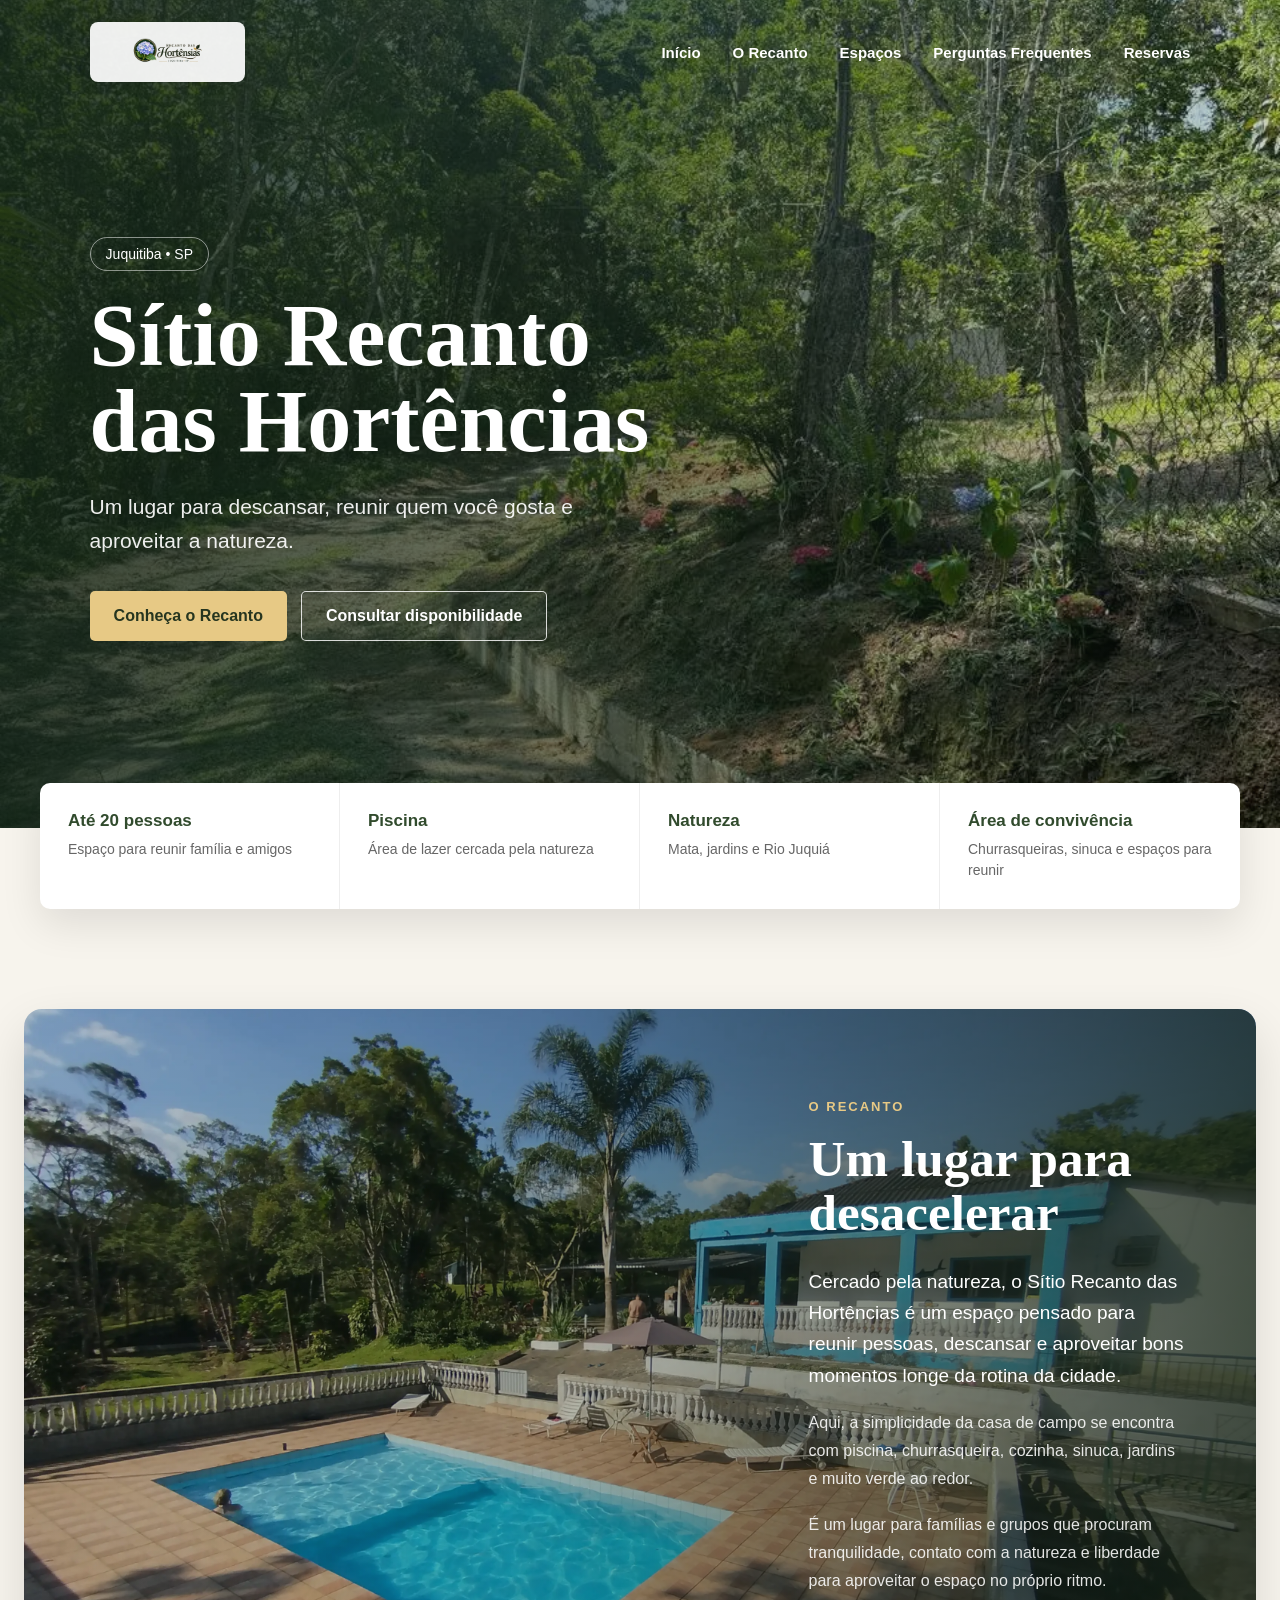
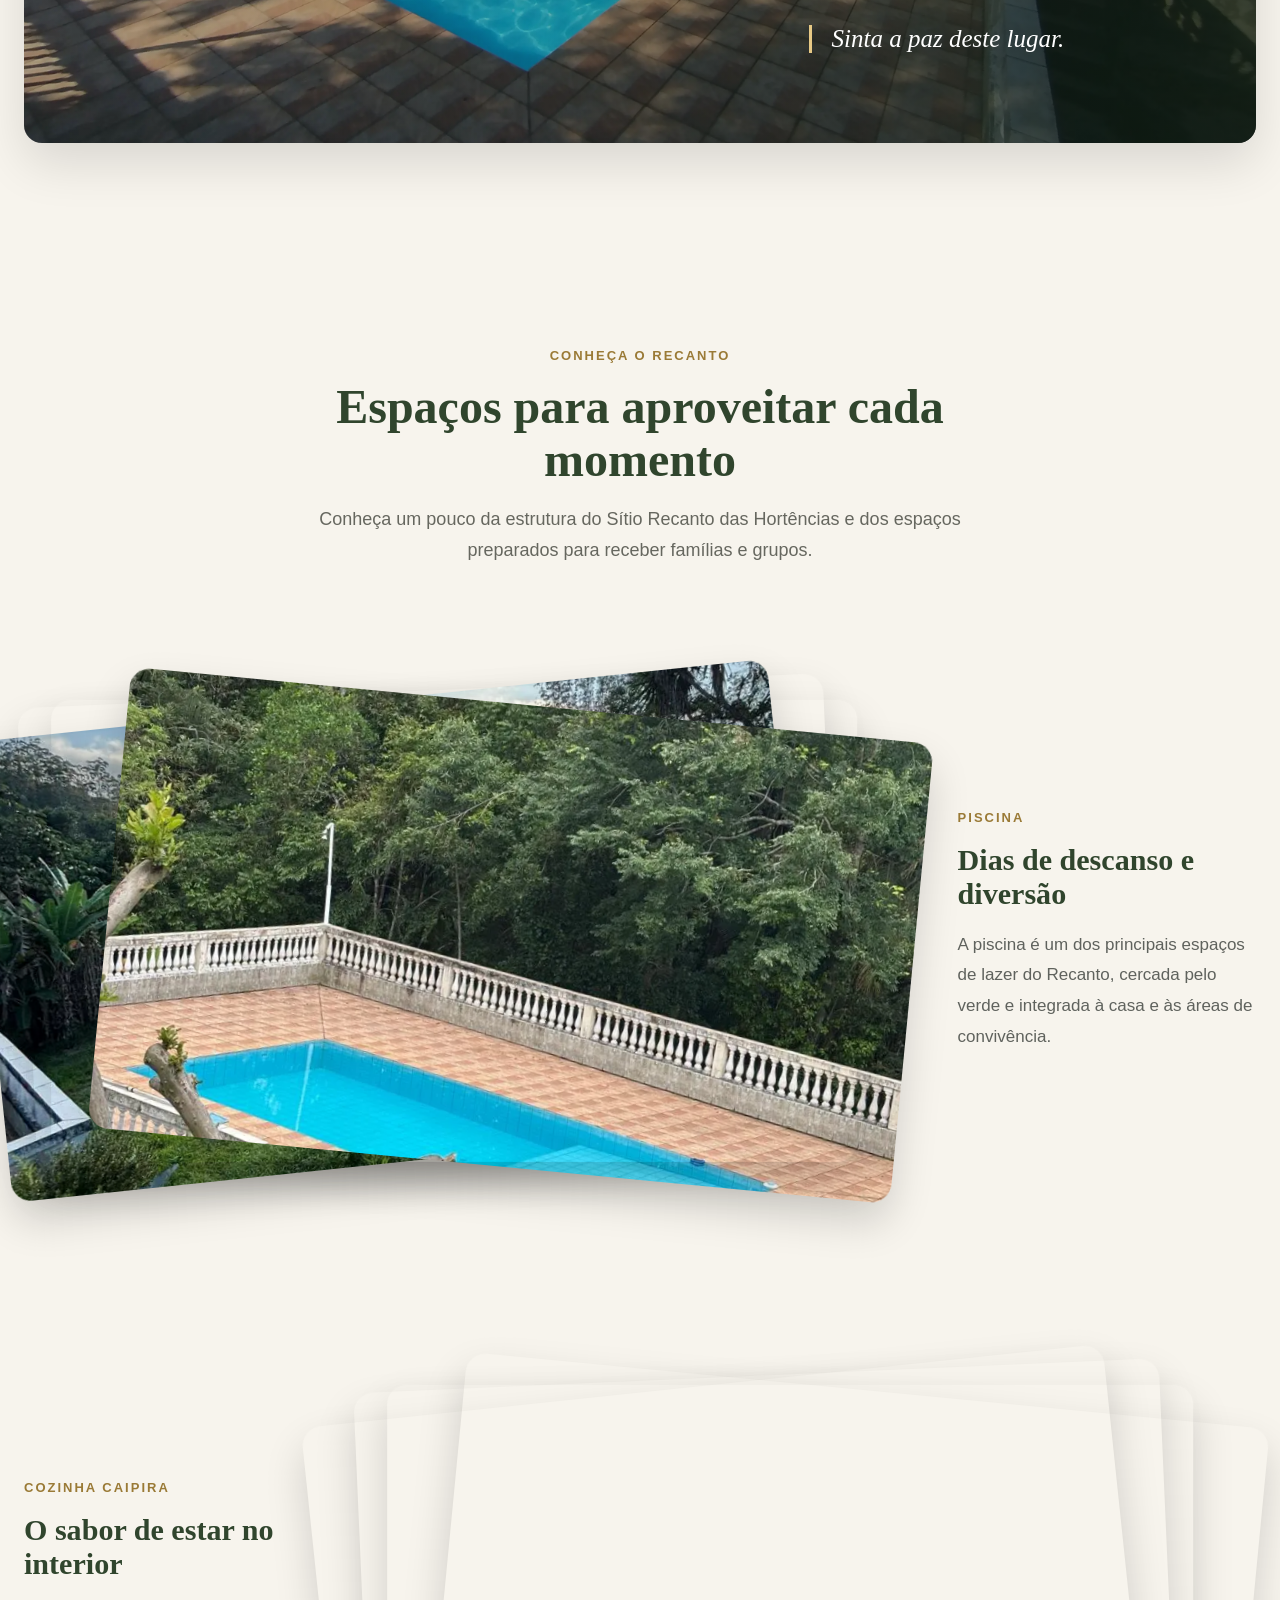
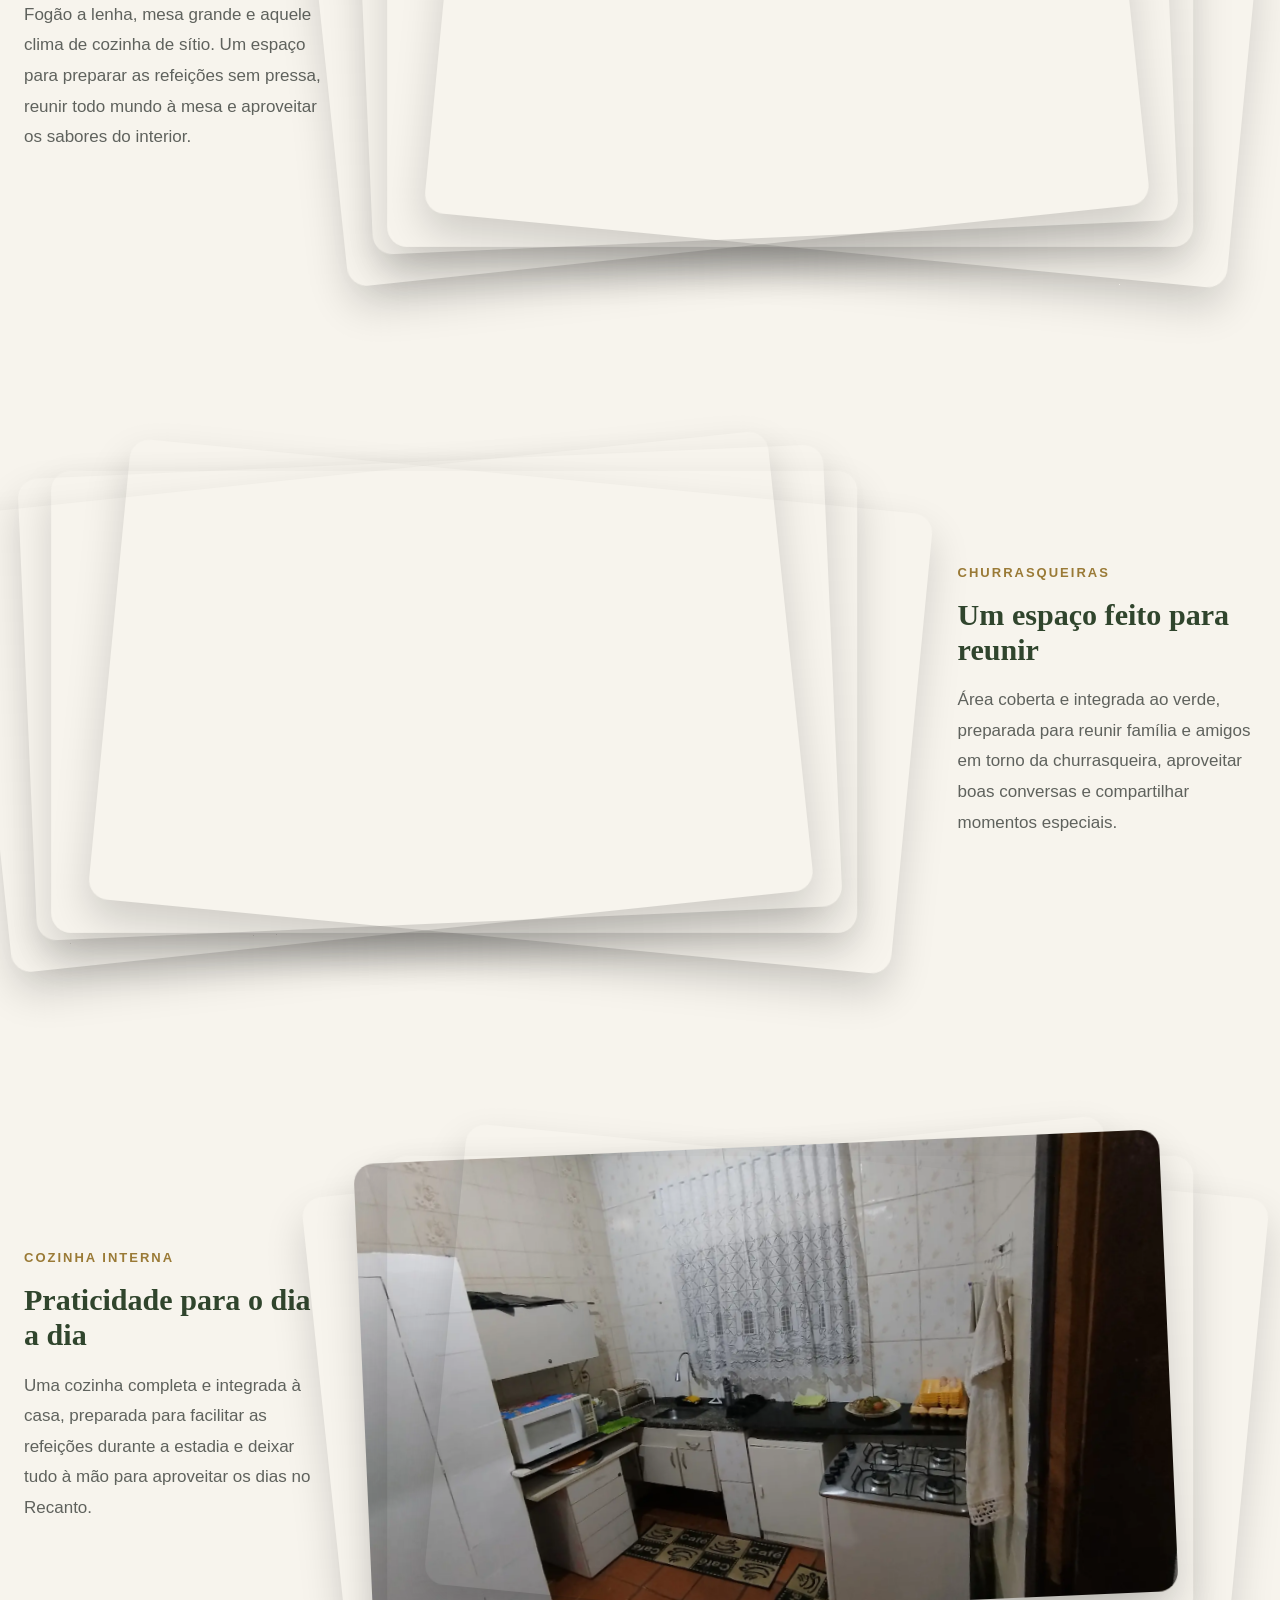
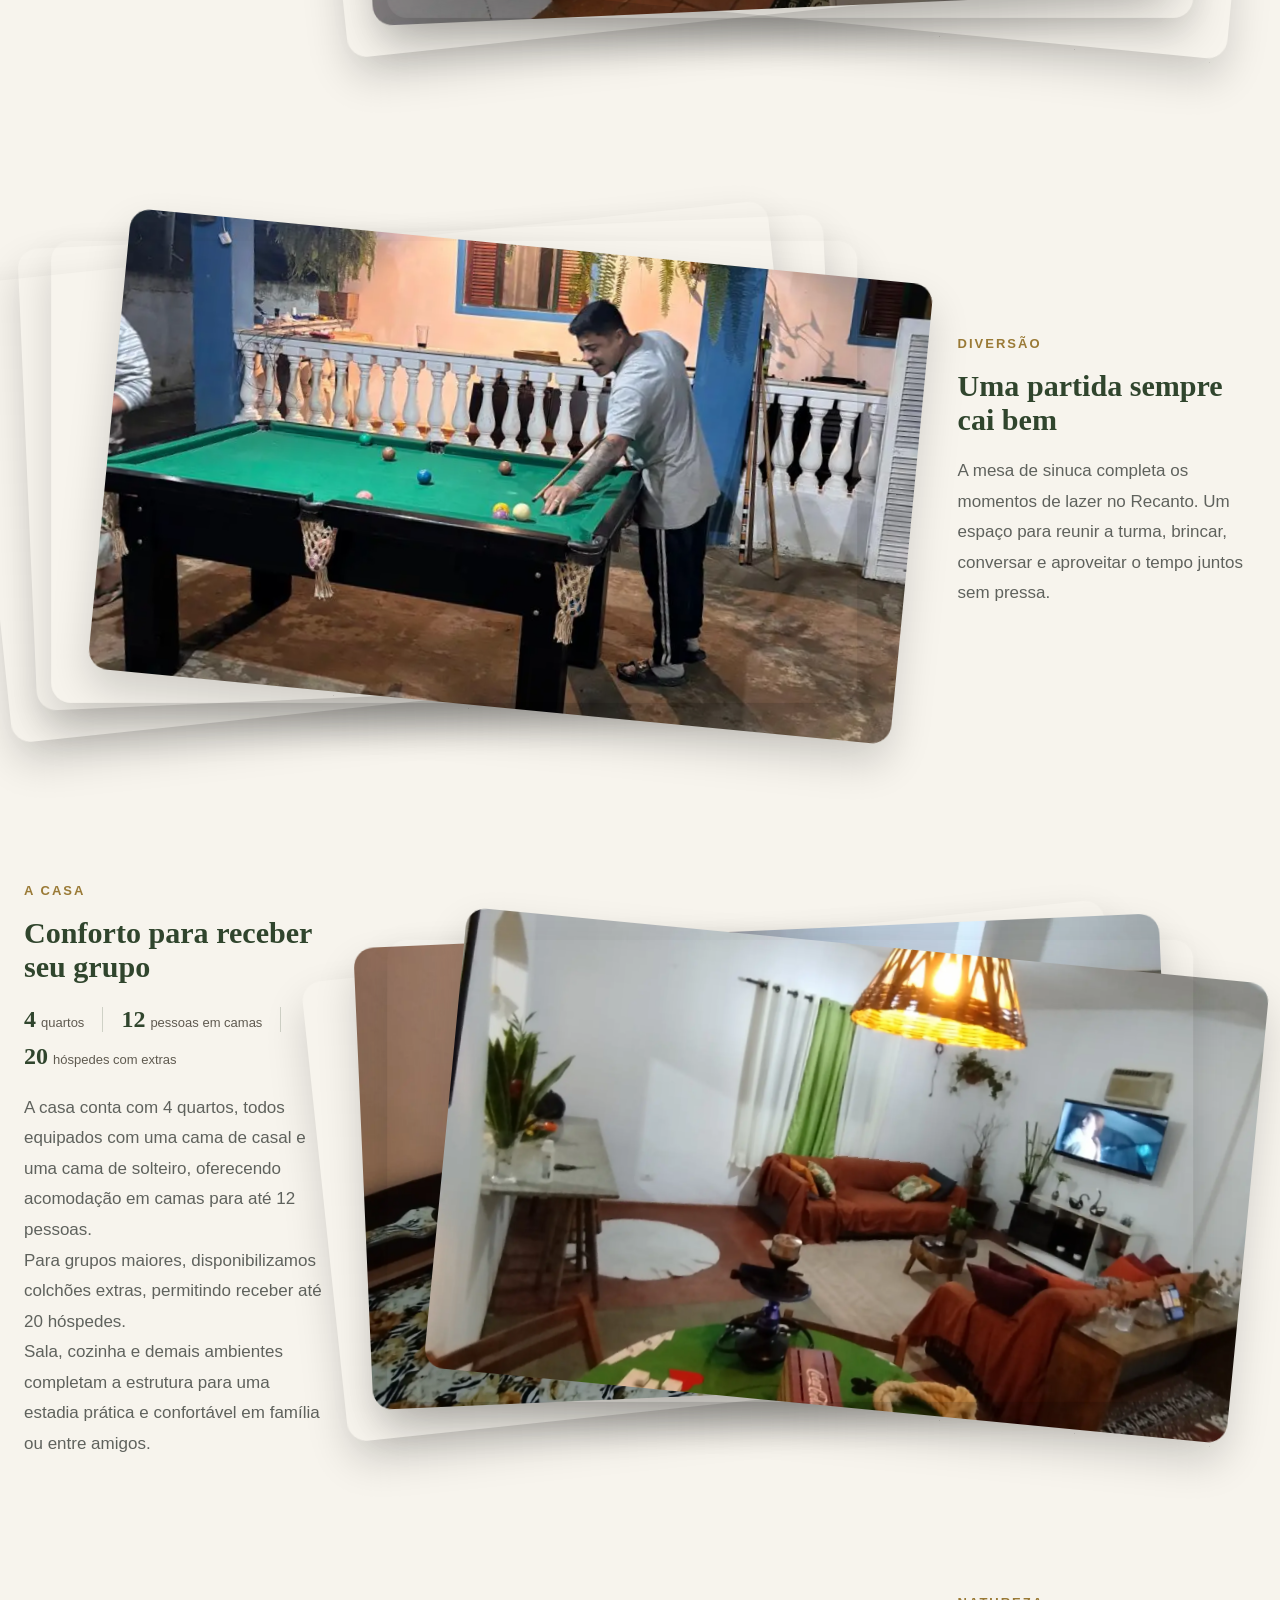
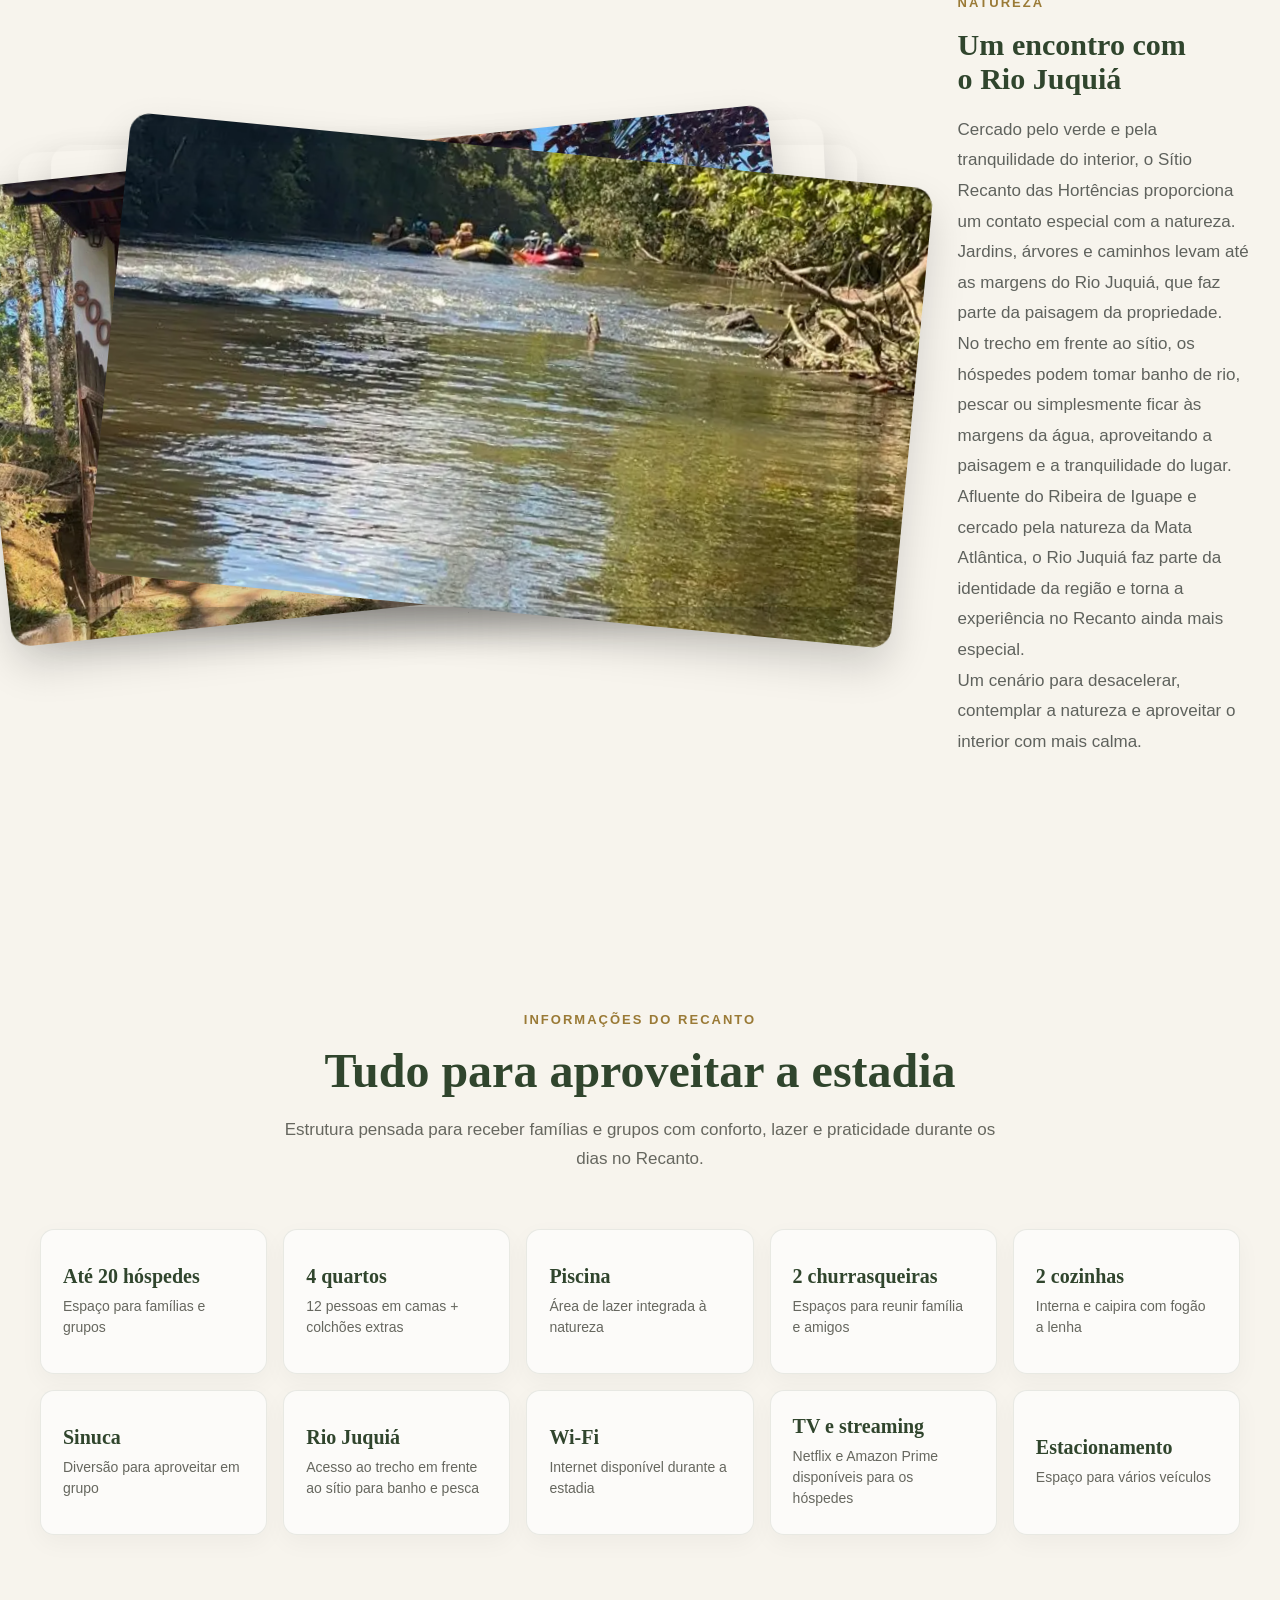
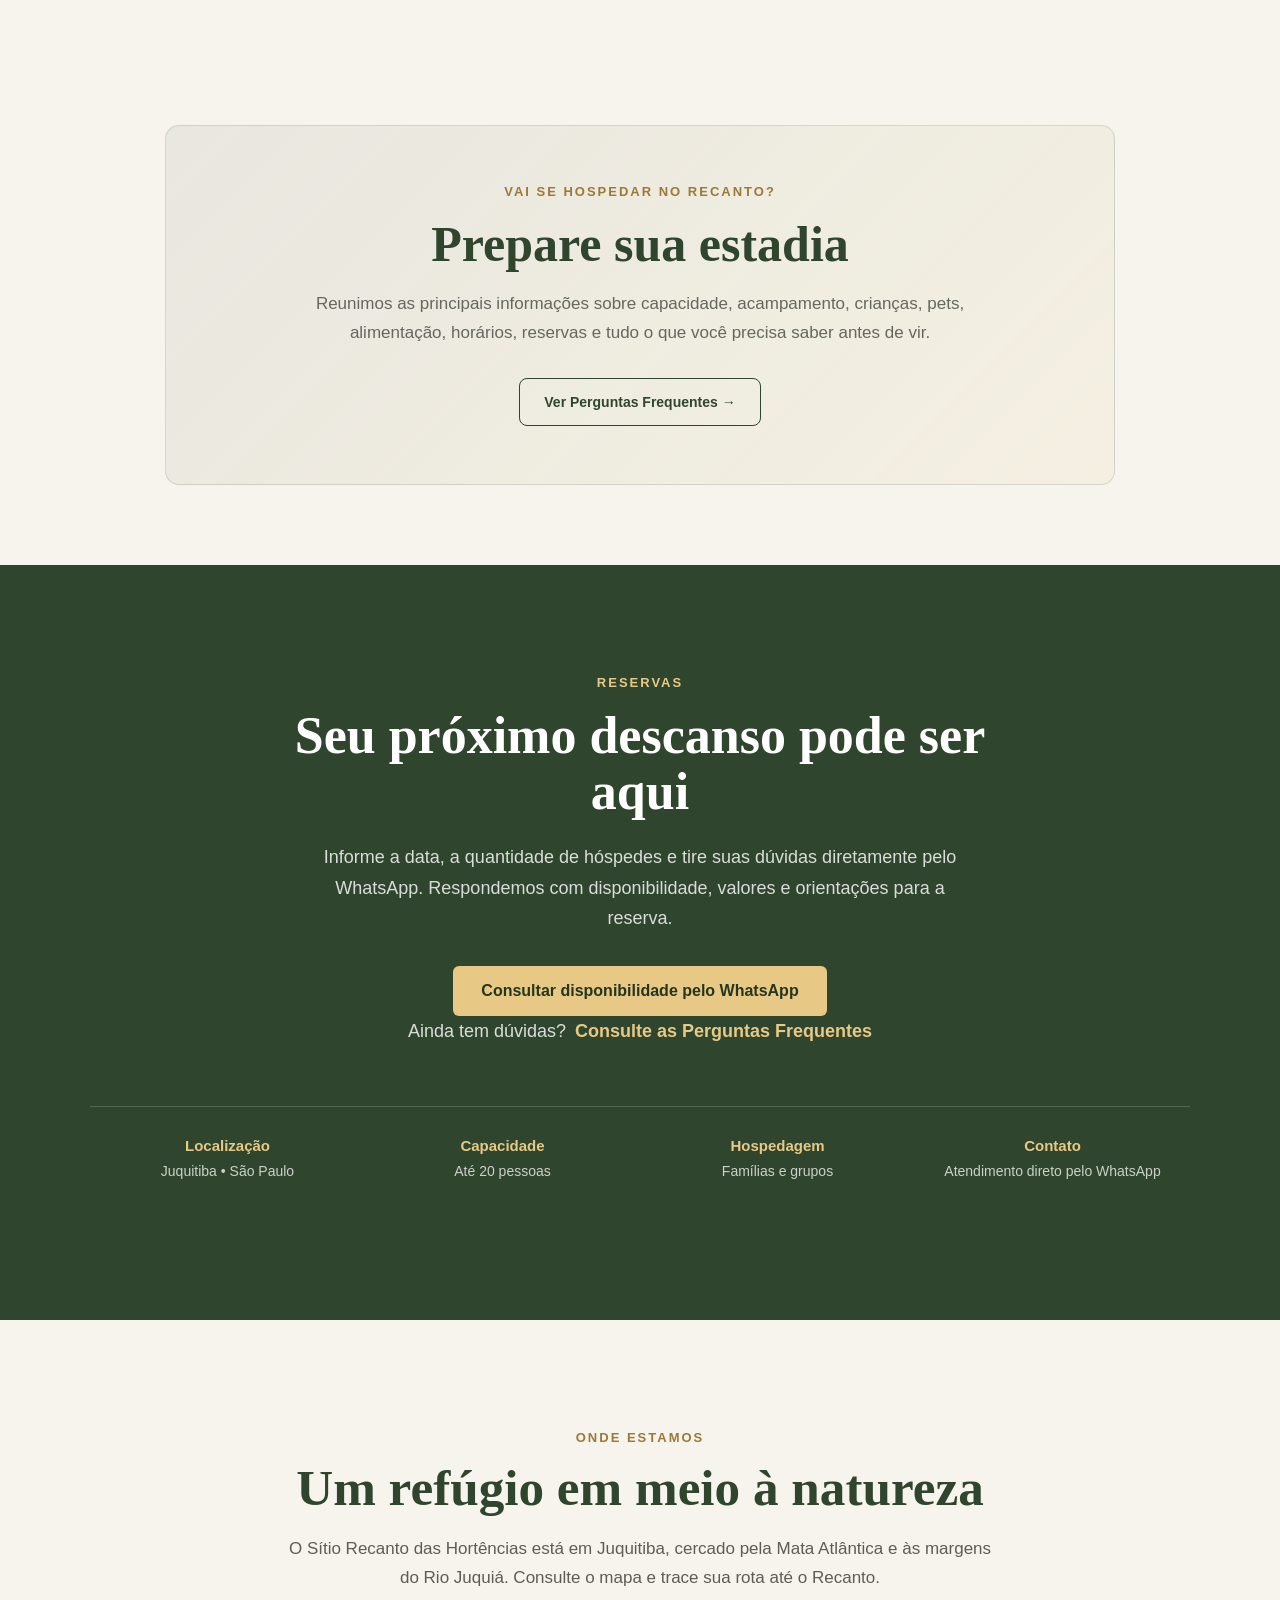
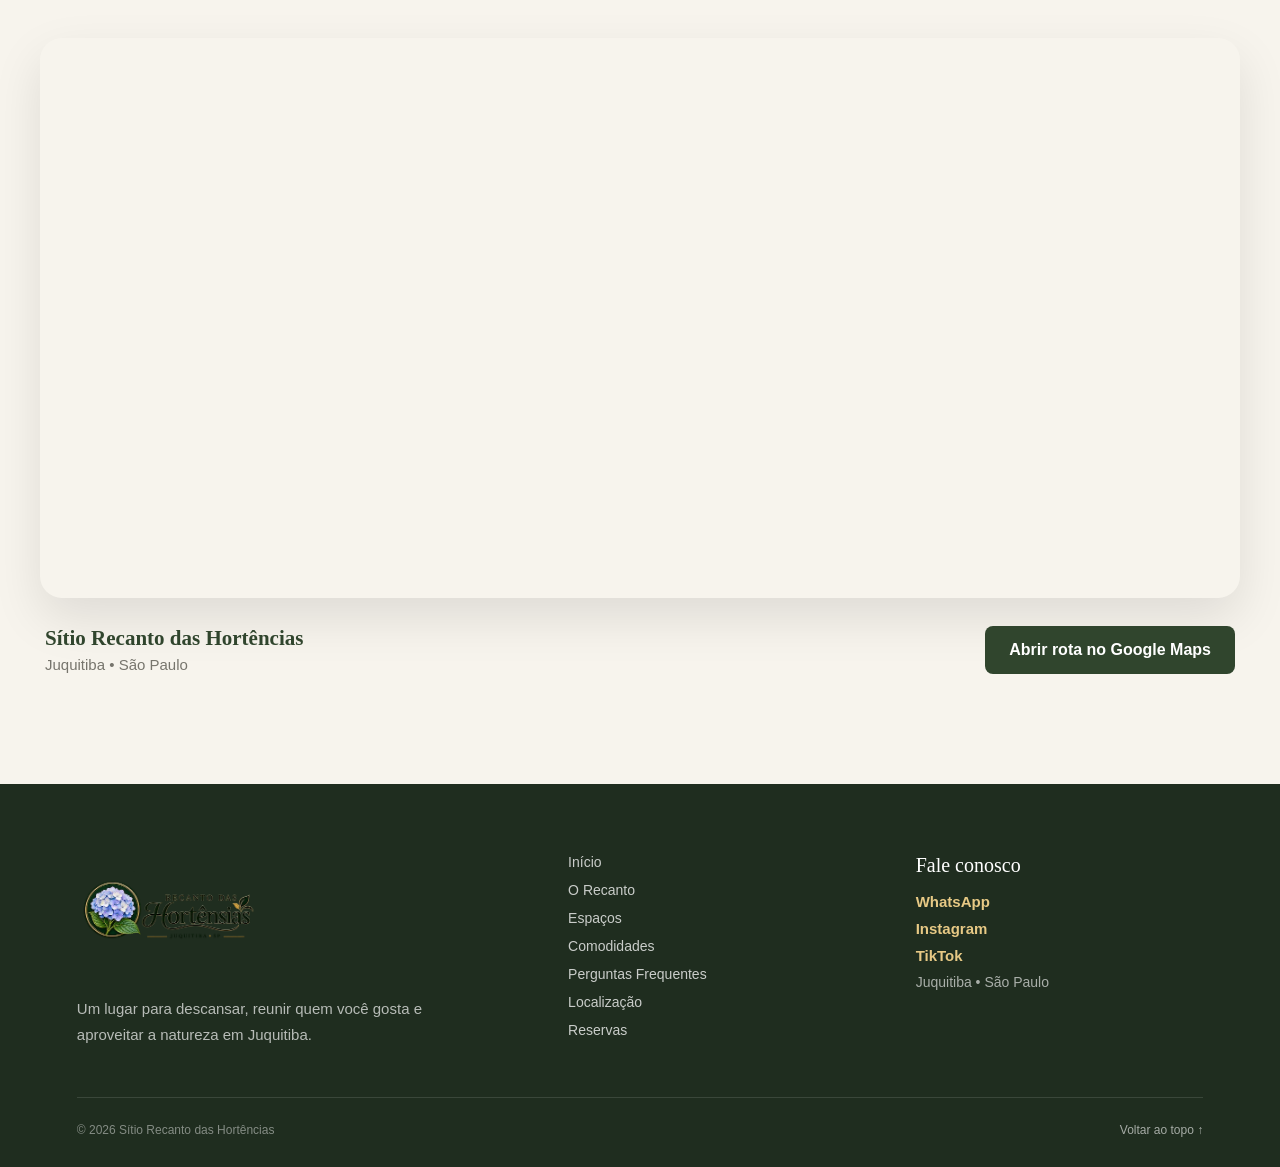
==== commit 2b7c0af3: "atualiza menu iniciar" ====
--- a/index.html
+++ b/index.html
@@ -156,6 +156,7 @@
             <a href="#inicio">Início</a>
             <a href="#recanto">O Recanto</a>
             <a href="#estrutura">Espaços</a>
+            <a href="perguntas-frequentes.html">Perguntas Frequentes</a>
             <a href="#contato">Reservas</a>
         </nav>
 
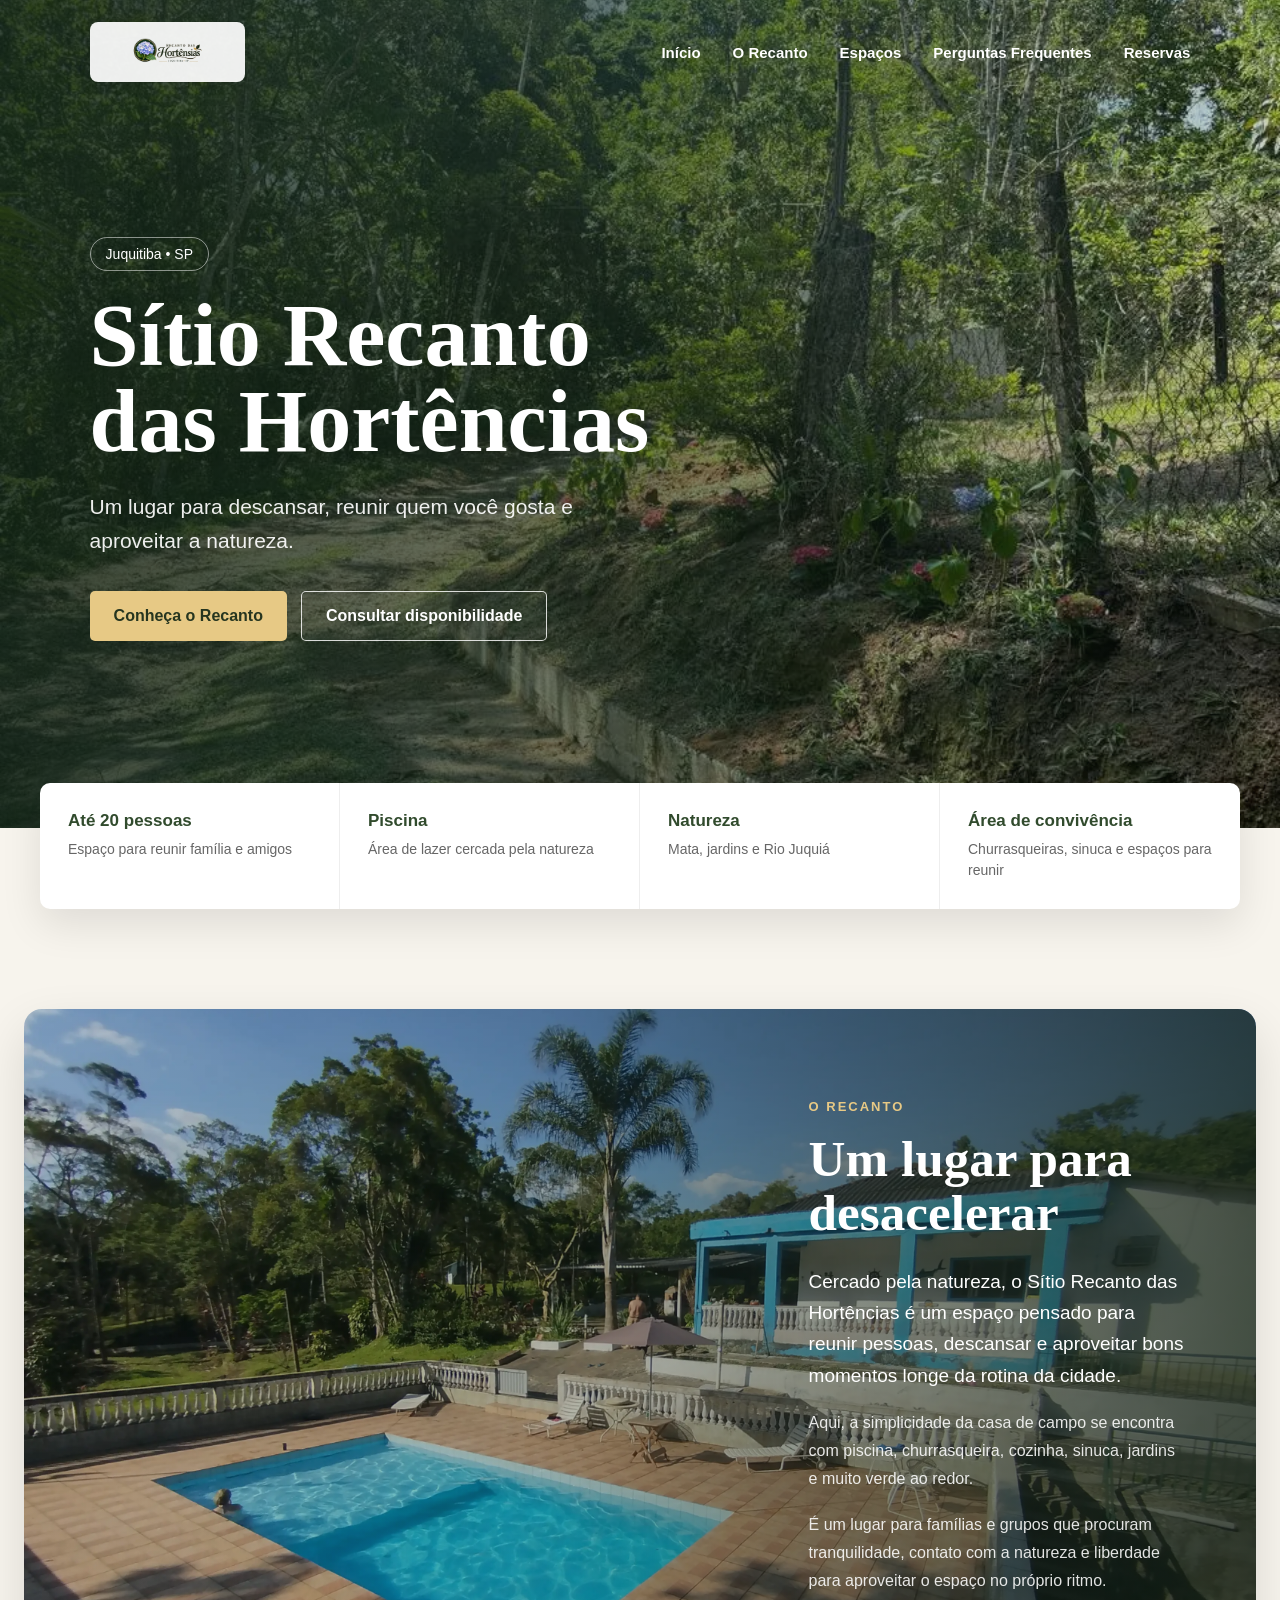
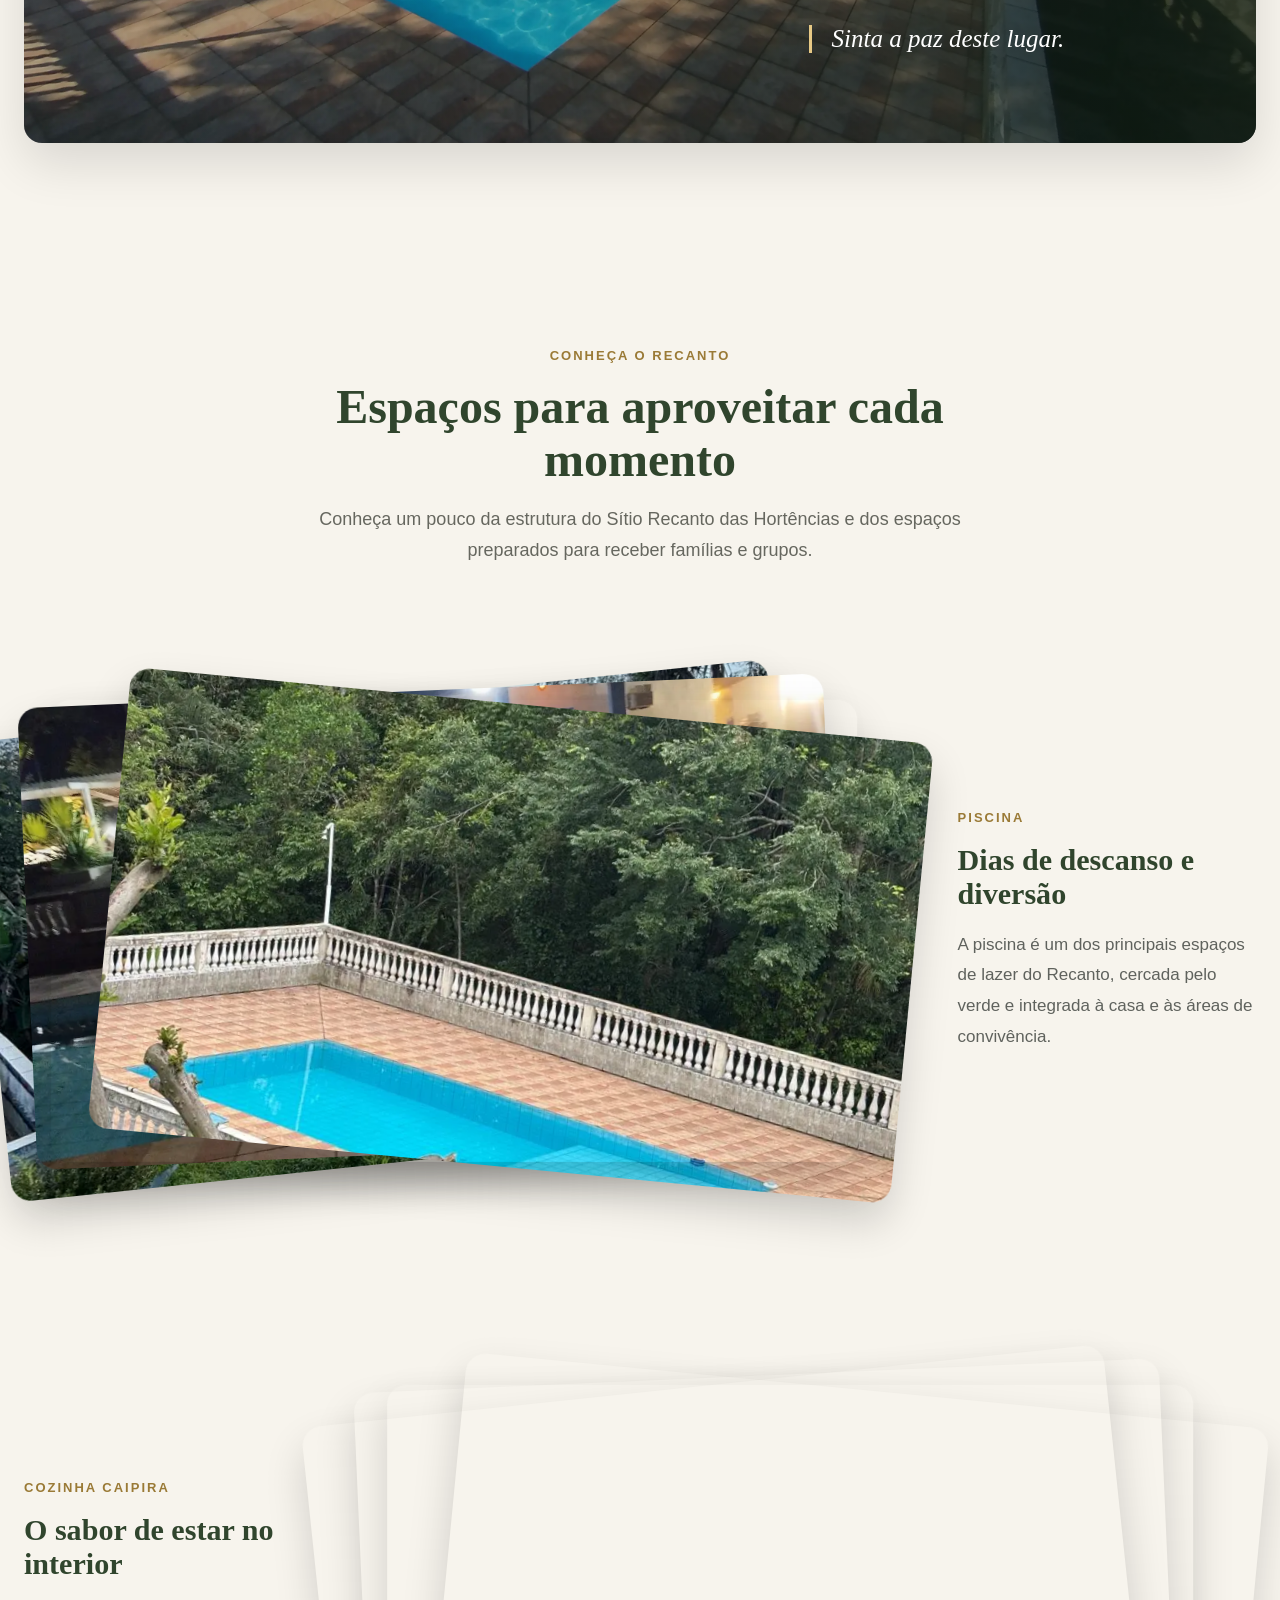
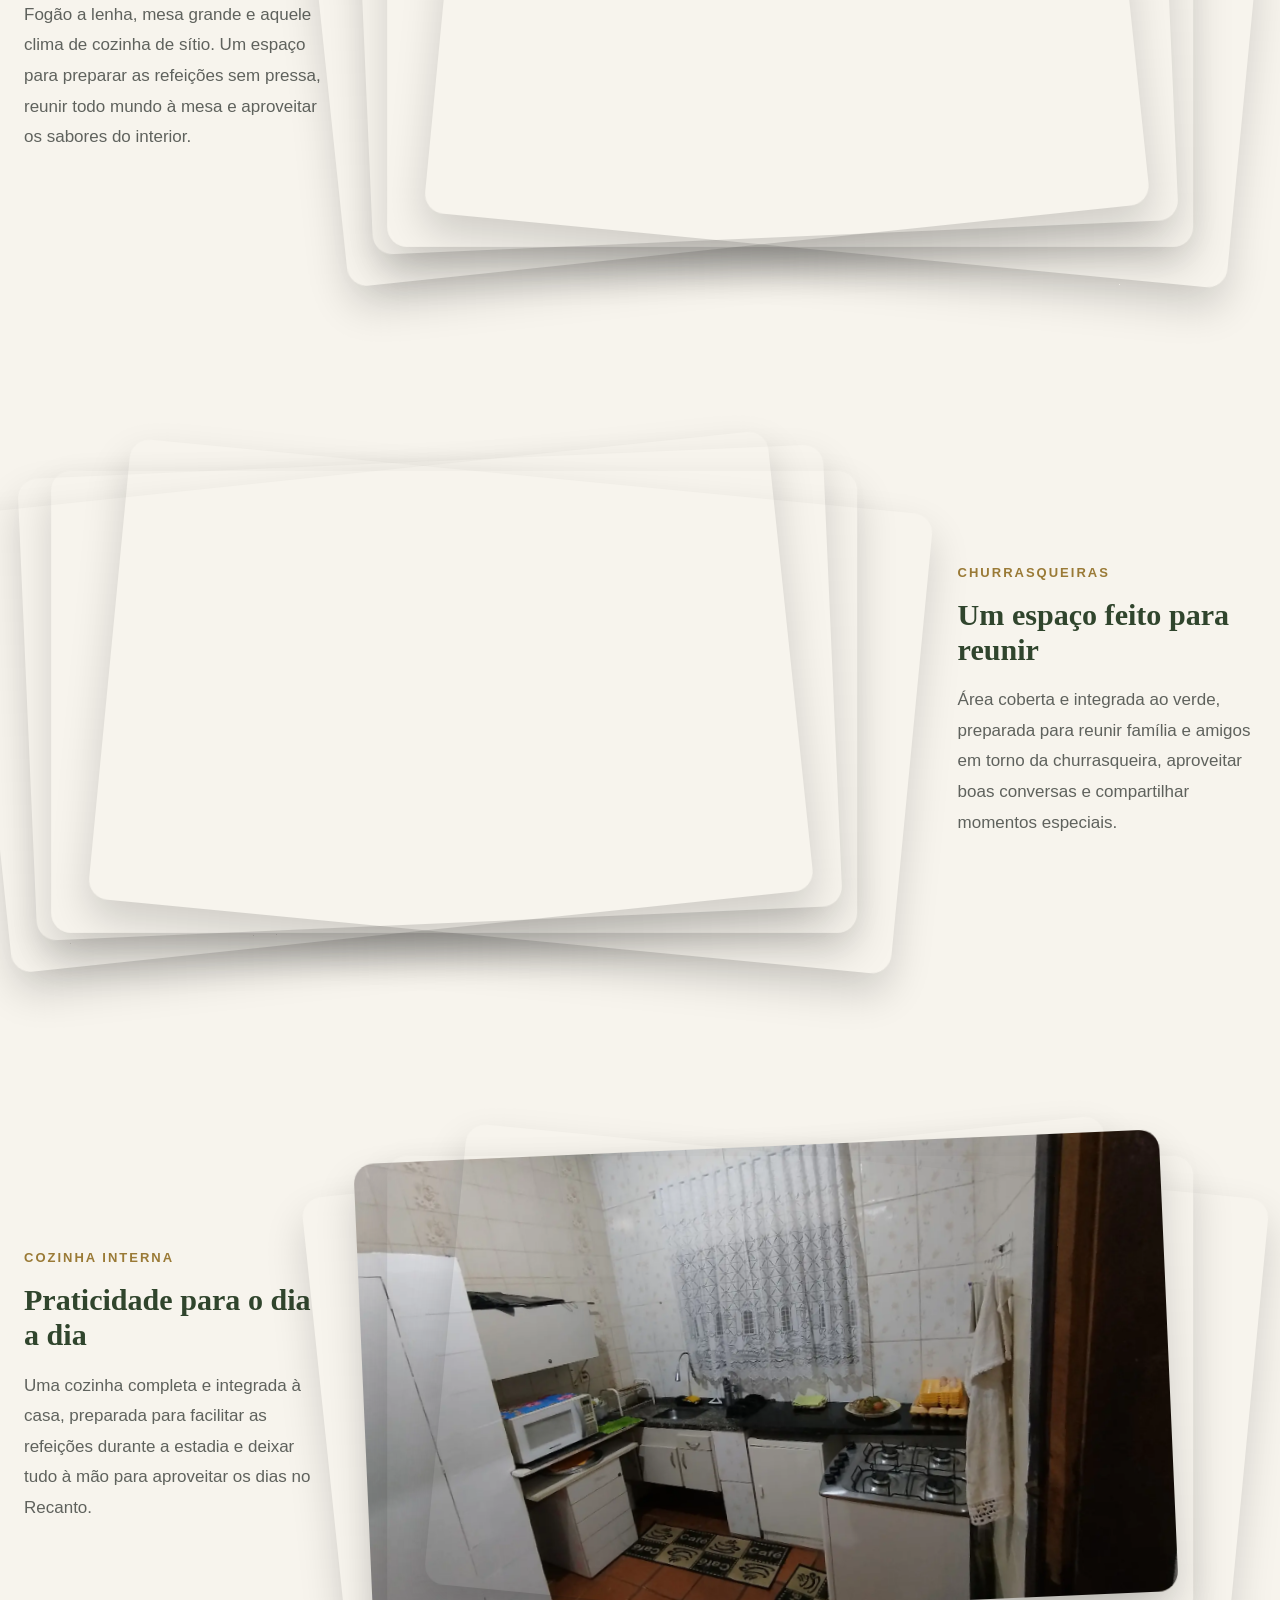
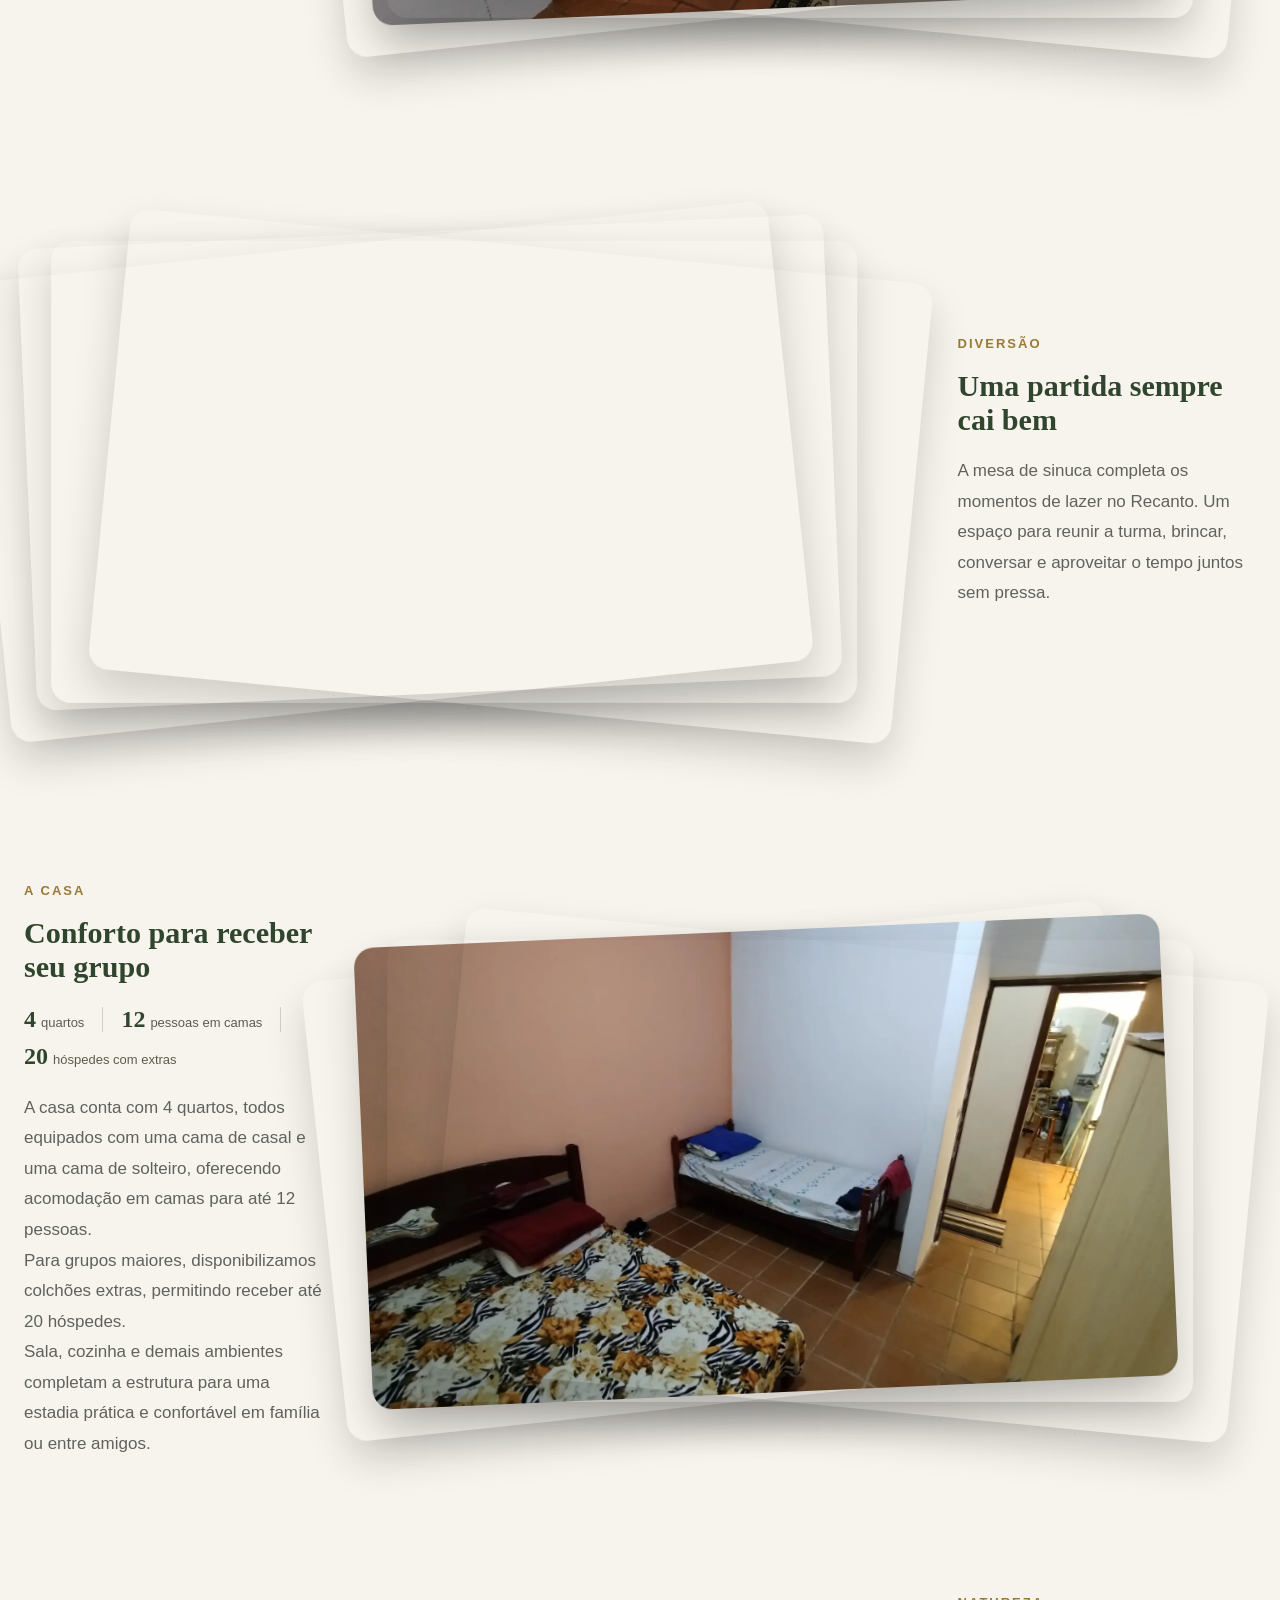
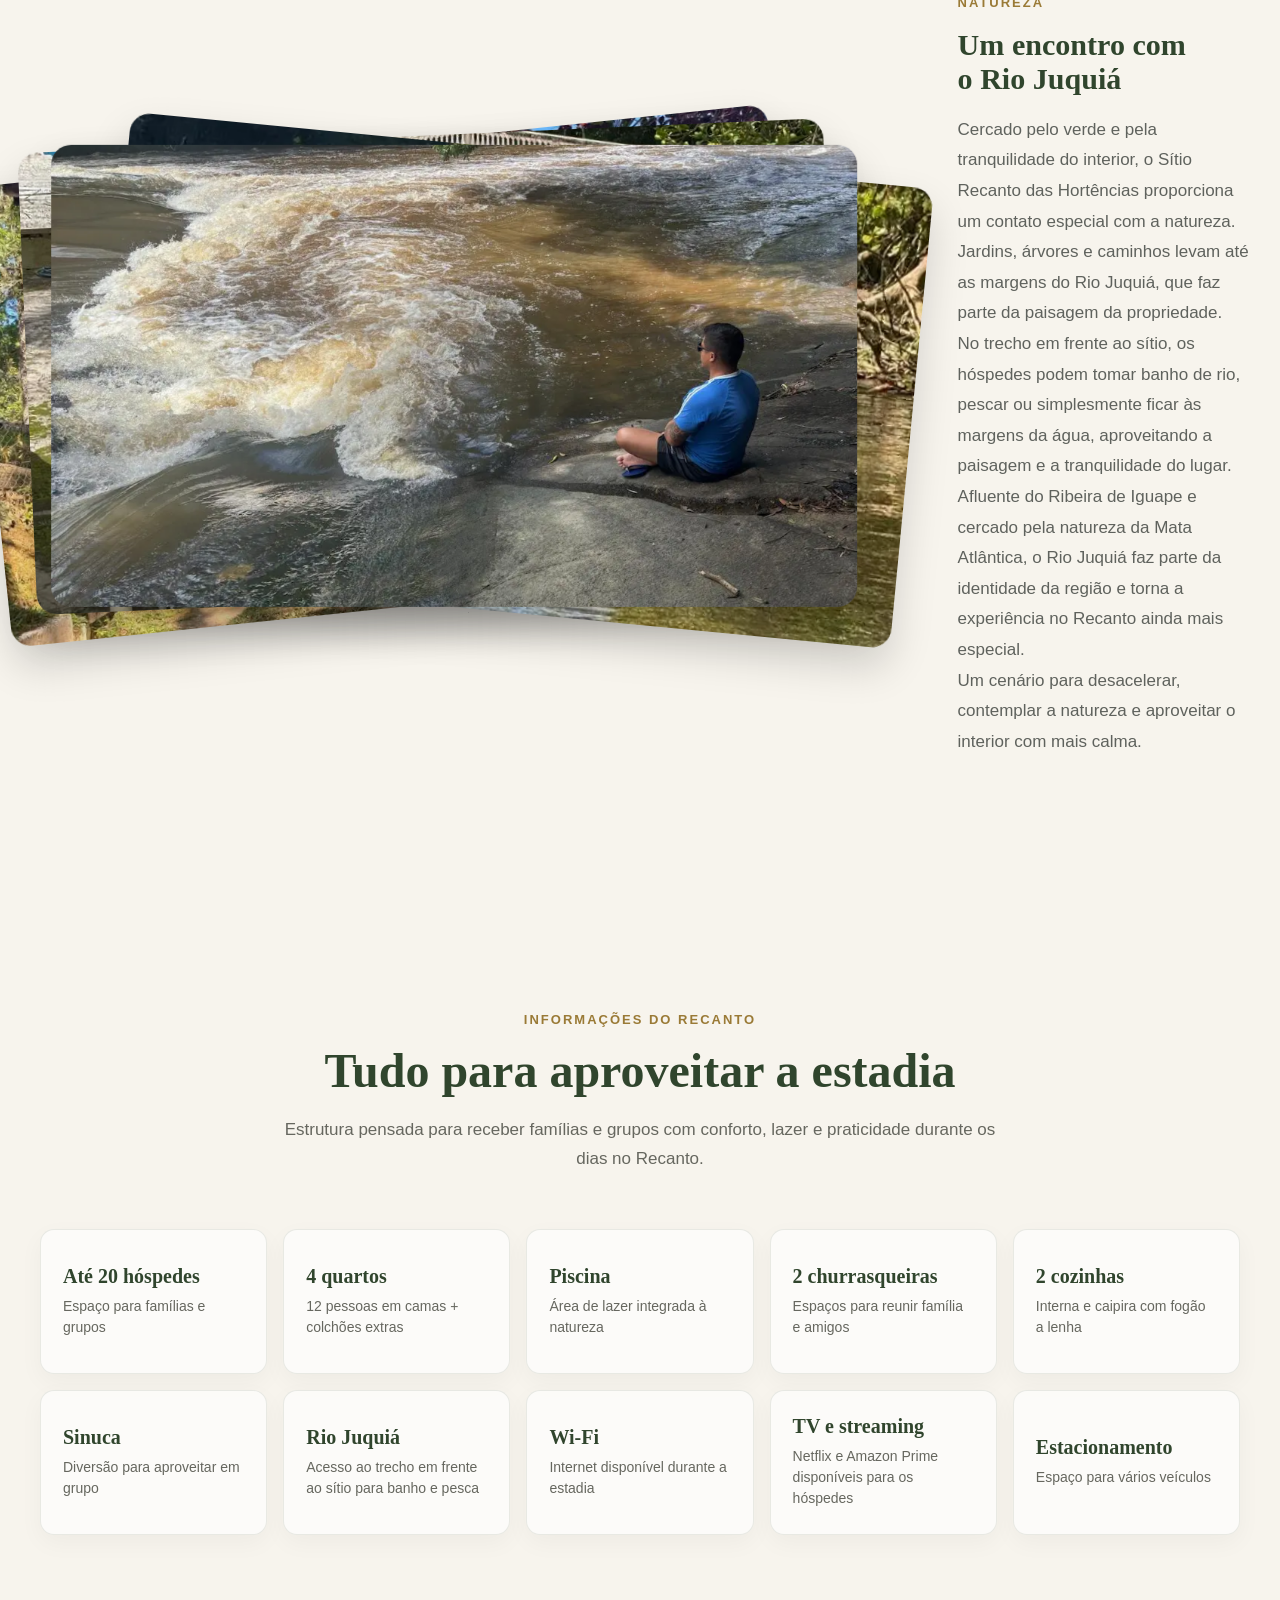
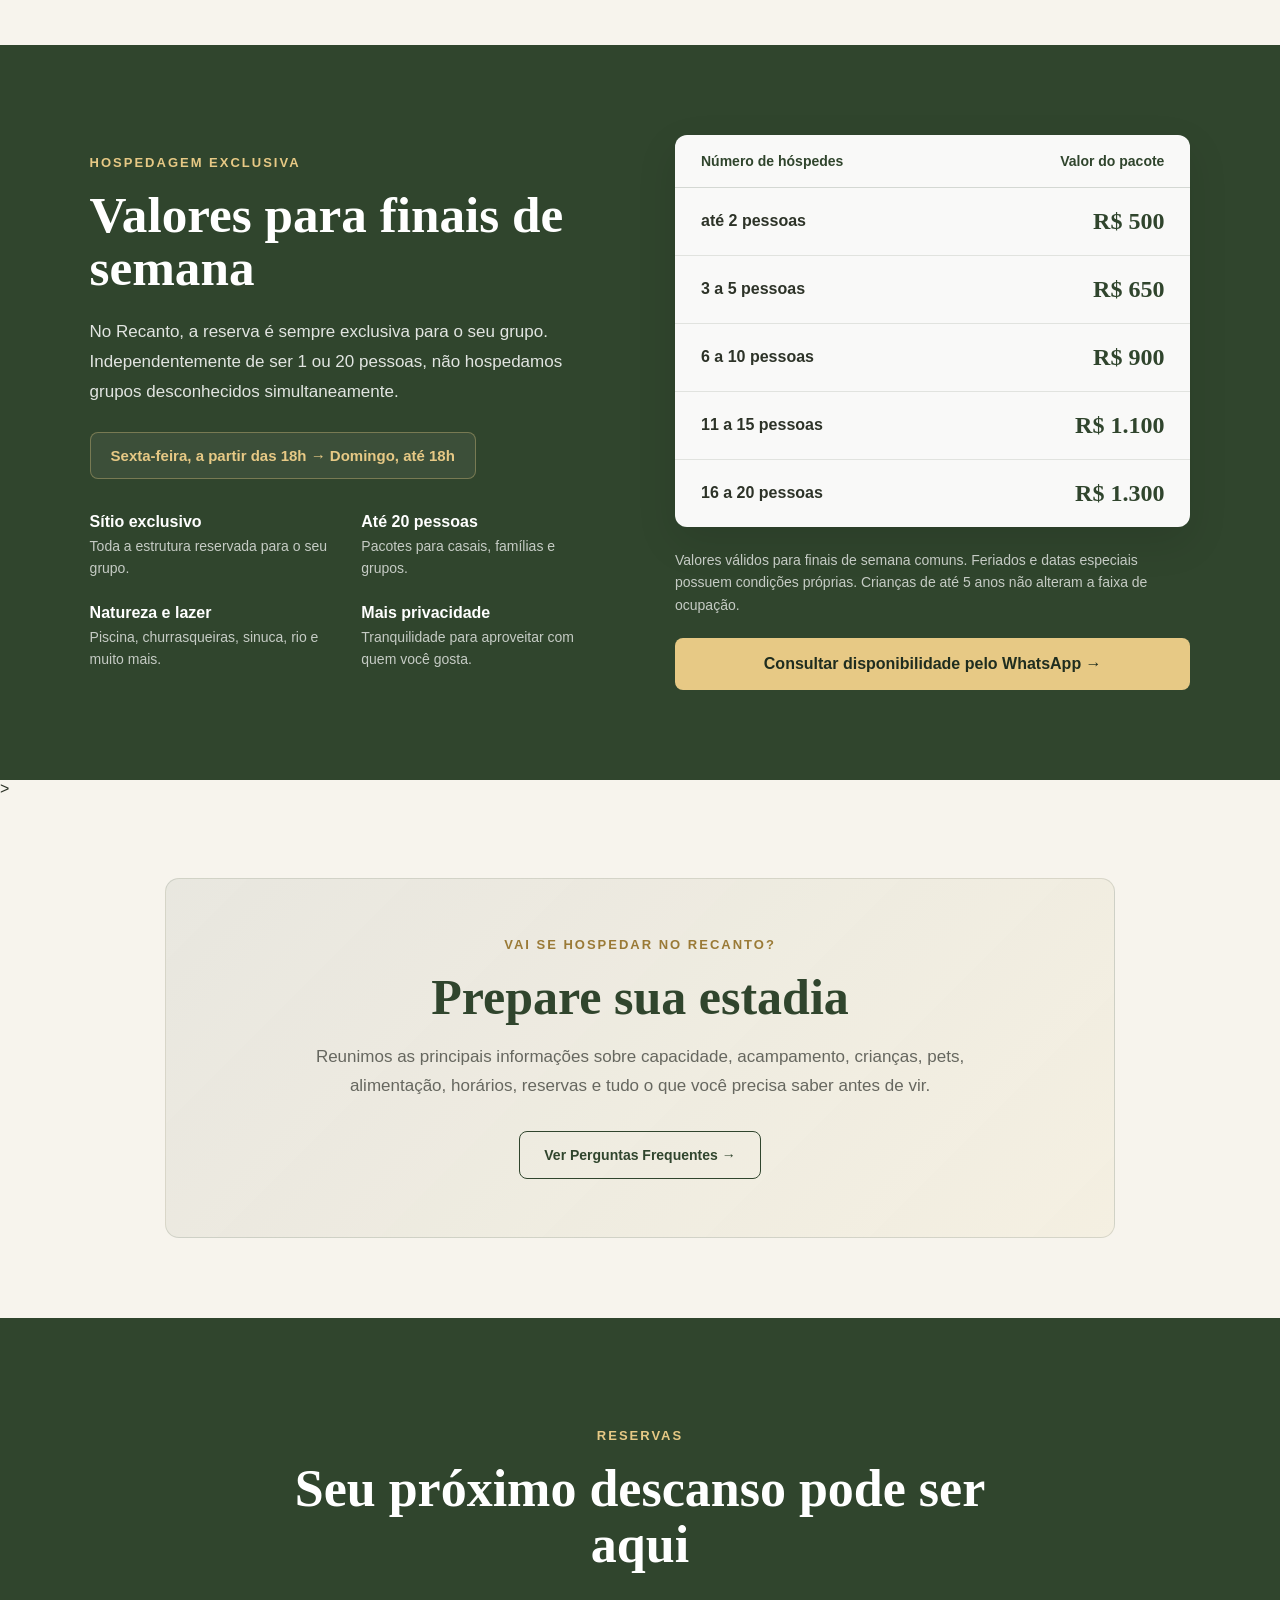
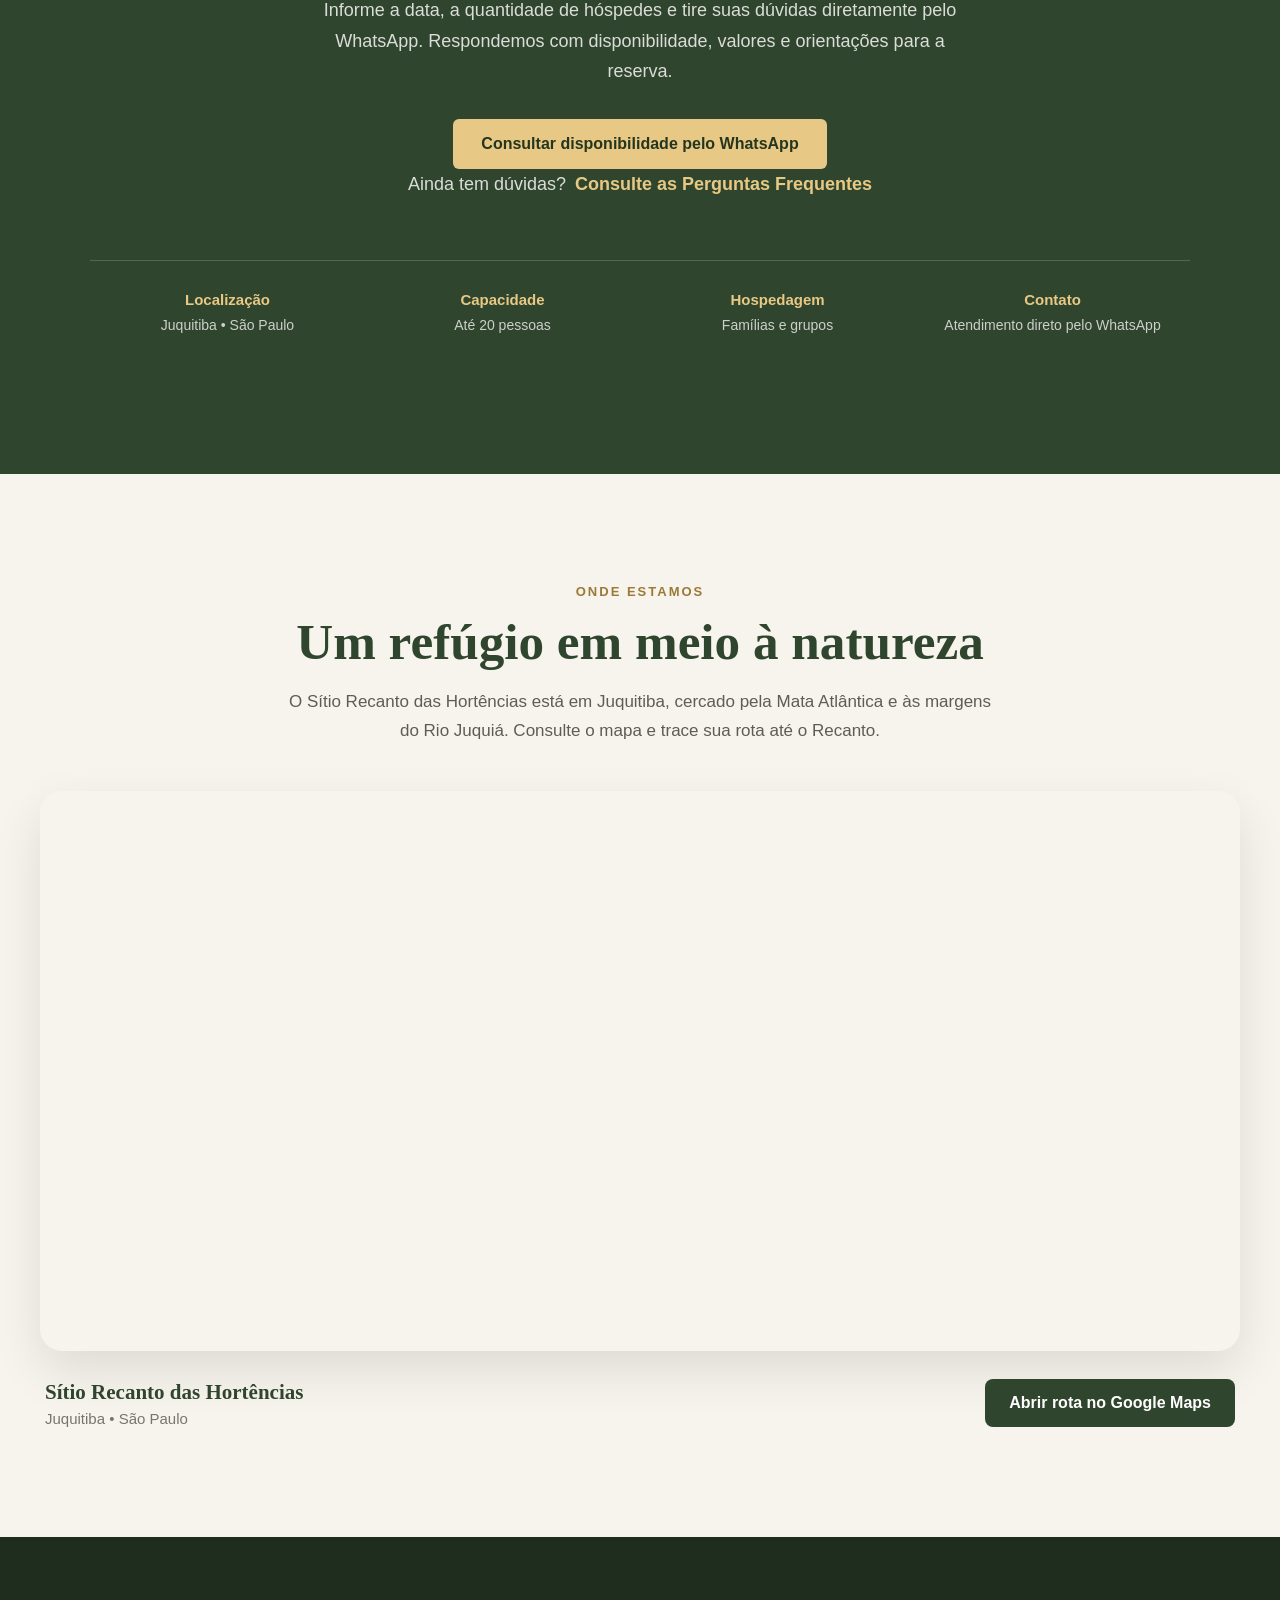
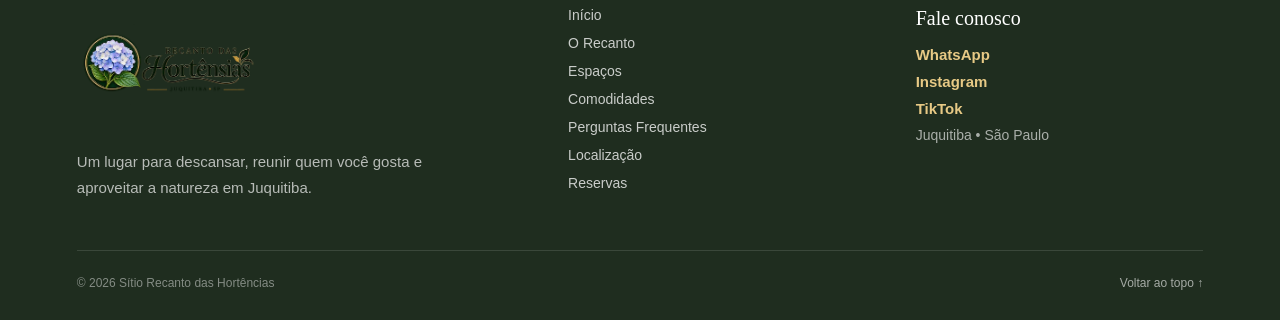
==== commit b7ba86e1: "Inclui tabela de precos e atualiza FAQ" ====
--- a/index.html
+++ b/index.html
@@ -836,6 +836,113 @@
         </section>
 
         <!-- =====================================================
+     VALORES DA HOSPEDAGEM
+     ===================================================== -->
+
+<section class="valores" id="valores">
+
+    <div class="valores-conteudo">
+
+        <div class="valores-coluna-texto">
+
+            <span class="section-tag">Hospedagem exclusiva</span>
+
+            <h2>Valores para finais de semana</h2>
+
+            <p class="valores-descricao">
+                No Recanto, a reserva é sempre exclusiva para o seu grupo.
+                Independentemente de ser 1 ou 20 pessoas, não hospedamos
+                grupos desconhecidos simultaneamente.
+            </p>
+
+            <div class="valores-periodo">
+                Sexta-feira, a partir das 18h → Domingo, até 18h
+            </div>
+
+            <div class="valores-beneficios">
+
+                <div class="valor-beneficio">
+                    <strong>Sítio exclusivo</strong>
+                    <span>Toda a estrutura reservada para o seu grupo.</span>
+                </div>
+
+                <div class="valor-beneficio">
+                    <strong>Até 20 pessoas</strong>
+                    <span>Pacotes para casais, famílias e grupos.</span>
+                </div>
+
+                <div class="valor-beneficio">
+                    <strong>Natureza e lazer</strong>
+                    <span>Piscina, churrasqueiras, sinuca, rio e muito mais.</span>
+                </div>
+
+                <div class="valor-beneficio">
+                    <strong>Mais privacidade</strong>
+                    <span>Tranquilidade para aproveitar com quem você gosta.</span>
+                </div>
+
+            </div>
+
+        </div>
+
+        <div class="valores-coluna-precos">
+
+            <div class="valores-tabela">
+
+                <div class="valor-cabecalho">
+                    <span>Número de hóspedes</span>
+                    <span>Valor do pacote</span>
+                </div>
+
+                <div class="valor-linha">
+                    <span>até 2 pessoas</span>
+                    <strong>R$ 500</strong>
+                </div>
+
+                <div class="valor-linha">
+                    <span>3 a 5 pessoas</span>
+                    <strong>R$ 650</strong>
+                </div>
+
+                <div class="valor-linha">
+                    <span>6 a 10 pessoas</span>
+                    <strong>R$ 900</strong>
+                </div>
+
+                <div class="valor-linha">
+                    <span>11 a 15 pessoas</span>
+                    <strong>R$ 1.100</strong>
+                </div>
+
+                <div class="valor-linha">
+                    <span>16 a 20 pessoas</span>
+                    <strong>R$ 1.300</strong>
+                </div>
+
+            </div>
+
+            <p class="valores-observacao">
+                Valores válidos para finais de semana comuns.
+                Feriados e datas especiais possuem condições próprias.
+                Crianças de até 5 anos não alteram a faixa de ocupação.
+            </p>
+
+            <a
+                href="https://wa.me/5511981084204"
+                class="btn-primary"
+                target="_blank"
+                rel="noopener"
+            >
+                Consultar disponibilidade pelo WhatsApp →
+            </a>
+
+        </div>
+
+    </div>
+
+</section>>
+
+        <!-- =====================================================
             CHAMADA - PERGUNTAS FREQUENTES
          ===================================================== -->
 
--- a/style.css
+++ b/style.css
@@ -2018,4 +2018,222 @@
 .contato-faq a:hover {
     color: var(--branco);
     text-decoration: underline;
+}
+/* =========================================================
+   VALORES DA HOSPEDAGEM
+   ========================================================= */
+
+.valores {
+    padding: 90px 7%;
+    background: var(--verde-700);
+    color: var(--branco);
+}
+
+.valores-conteudo {
+    width: min(1180px, 100%);
+    margin: 0 auto;
+    display: grid;
+    grid-template-columns: 1fr 1fr;
+    gap: 70px;
+    align-items: center;
+}
+
+/* COLUNA ESQUERDA */
+
+.valores-coluna-texto {
+    text-align: left;
+}
+
+.valores .section-tag {
+    color: var(--dourado);
+}
+
+.valores h2 {
+    margin: 12px 0 22px;
+    font-family: Georgia, "Times New Roman", serif;
+    font-size: clamp(44px, 4vw, 60px);
+    line-height: 1.05;
+    color: var(--branco);
+}
+
+.valores-descricao {
+    max-width: 560px;
+    margin-bottom: 26px;
+    font-size: 17px;
+    line-height: 1.75;
+    color: rgba(255, 255, 255, 0.86);
+}
+
+.valores-periodo {
+    display: inline-block;
+    margin-bottom: 34px;
+    padding: 14px 20px;
+    border: 1px solid rgba(231, 201, 133, 0.35);
+    border-radius: 8px;
+    background: rgba(255, 255, 255, 0.06);
+    color: var(--dourado);
+    font-size: 15px;
+    font-weight: 700;
+}
+
+/* BENEFÍCIOS */
+
+.valores-beneficios {
+    display: grid;
+    grid-template-columns: repeat(2, minmax(0, 1fr));
+    gap: 24px 28px;
+}
+
+.valor-beneficio {
+    display: flex;
+    flex-direction: column;
+    gap: 5px;
+}
+
+.valor-beneficio strong {
+    font-size: 16px;
+    color: var(--branco);
+}
+
+.valor-beneficio span {
+    font-size: 14px;
+    line-height: 1.55;
+    color: rgba(255, 255, 255, 0.72);
+}
+
+/* COLUNA DIREITA */
+
+.valores-coluna-precos {
+    width: 100%;
+}
+
+.valores-tabela {
+    width: 100%;
+    margin: 0 0 22px;
+    background: rgba(255, 255, 255, 0.97);
+    border-radius: 12px;
+    overflow: hidden;
+    box-shadow: var(--sombra);
+}
+
+.valor-cabecalho {
+    display: flex;
+    justify-content: space-between;
+    gap: 20px;
+    padding: 18px 26px;
+    border-bottom: 1px solid rgba(48, 69, 45, 0.18);
+    color: var(--verde-700);
+    font-size: 14px;
+    font-weight: 700;
+}
+
+.valor-linha {
+    display: flex;
+    align-items: center;
+    justify-content: space-between;
+    gap: 20px;
+    padding: 20px 26px;
+    border-bottom: 1px solid rgba(48, 69, 45, 0.12);
+    color: var(--texto);
+}
+
+.valor-linha:last-child {
+    border-bottom: none;
+}
+
+.valor-linha span {
+    font-size: 16px;
+    font-weight: 600;
+}
+
+.valor-linha strong {
+    font-family: Georgia, "Times New Roman", serif;
+    font-size: 24px;
+    color: var(--verde-700);
+}
+
+.valores-observacao {
+    margin: 0 0 22px;
+    font-size: 14px;
+    line-height: 1.6;
+    color: rgba(255, 255, 255, 0.72);
+}
+
+.valores .btn-primary {
+    width: 100%;
+    display: inline-flex;
+    align-items: center;
+    justify-content: center;
+    min-height: 52px;
+    padding: 14px 24px;
+    border-radius: 8px;
+    background: var(--dourado);
+    color: var(--verde-900);
+    font-weight: 700;
+    text-decoration: none;
+    transition:
+        transform 0.2s ease,
+        filter 0.2s ease;
+}
+
+.valores .btn-primary:hover {
+    transform: translateY(-2px);
+    filter: brightness(1.05);
+}
+
+/* RESPONSIVO */
+
+@media (max-width: 900px) {
+
+    .valores {
+        padding: 70px 22px;
+    }
+
+    .valores-conteudo {
+        grid-template-columns: 1fr;
+        gap: 45px;
+    }
+
+    .valores-coluna-texto {
+        text-align: center;
+    }
+
+    .valores-descricao {
+        margin-left: auto;
+        margin-right: auto;
+    }
+
+    .valores-beneficios {
+        max-width: 620px;
+        margin: 0 auto;
+        text-align: left;
+    }
+
+}
+
+@media (max-width: 560px) {
+
+    .valores {
+        padding: 55px 16px;
+    }
+
+    .valores h2 {
+        font-size: 36px;
+    }
+
+    .valores-beneficios {
+        grid-template-columns: 1fr;
+        gap: 18px;
+    }
+
+    .valor-cabecalho,
+    .valor-linha {
+        padding-left: 18px;
+        padding-right: 18px;
+    }
+
+    .valor-linha strong {
+        font-size: 21px;
+    }
+
 }
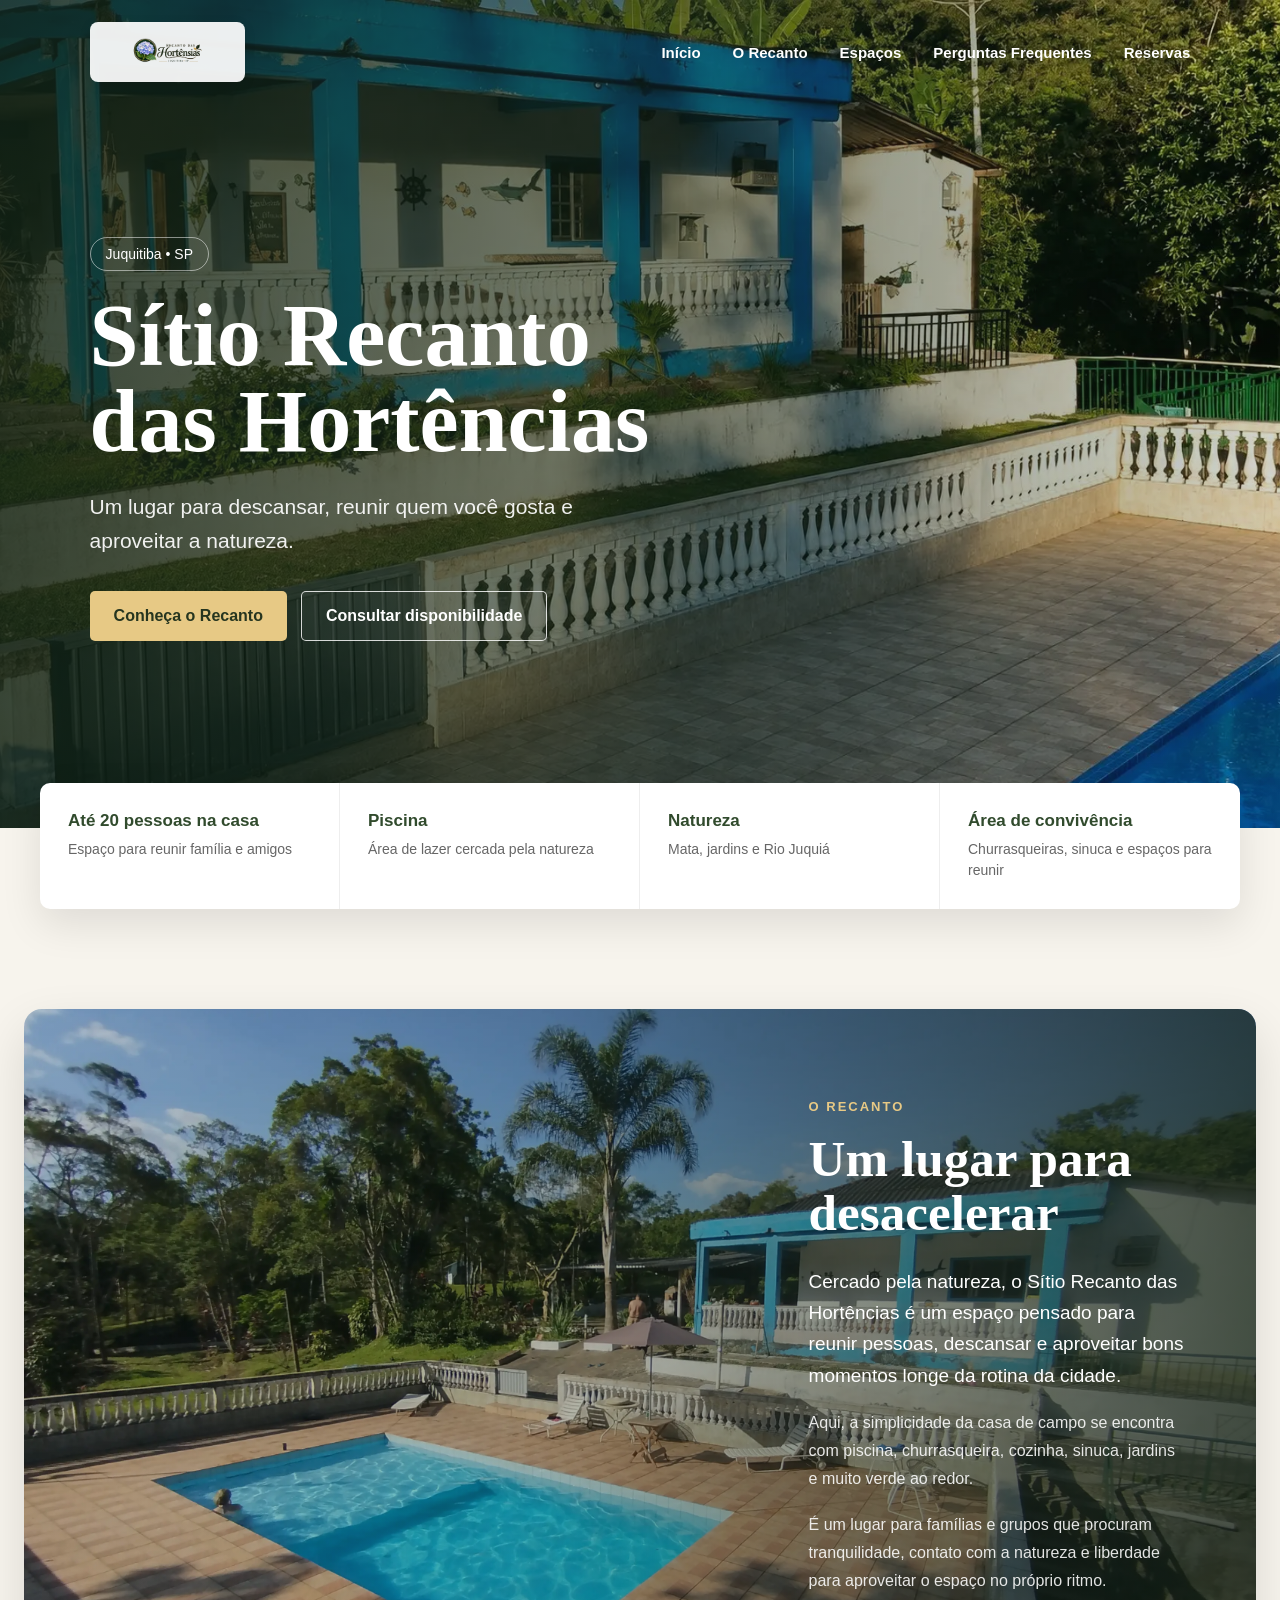
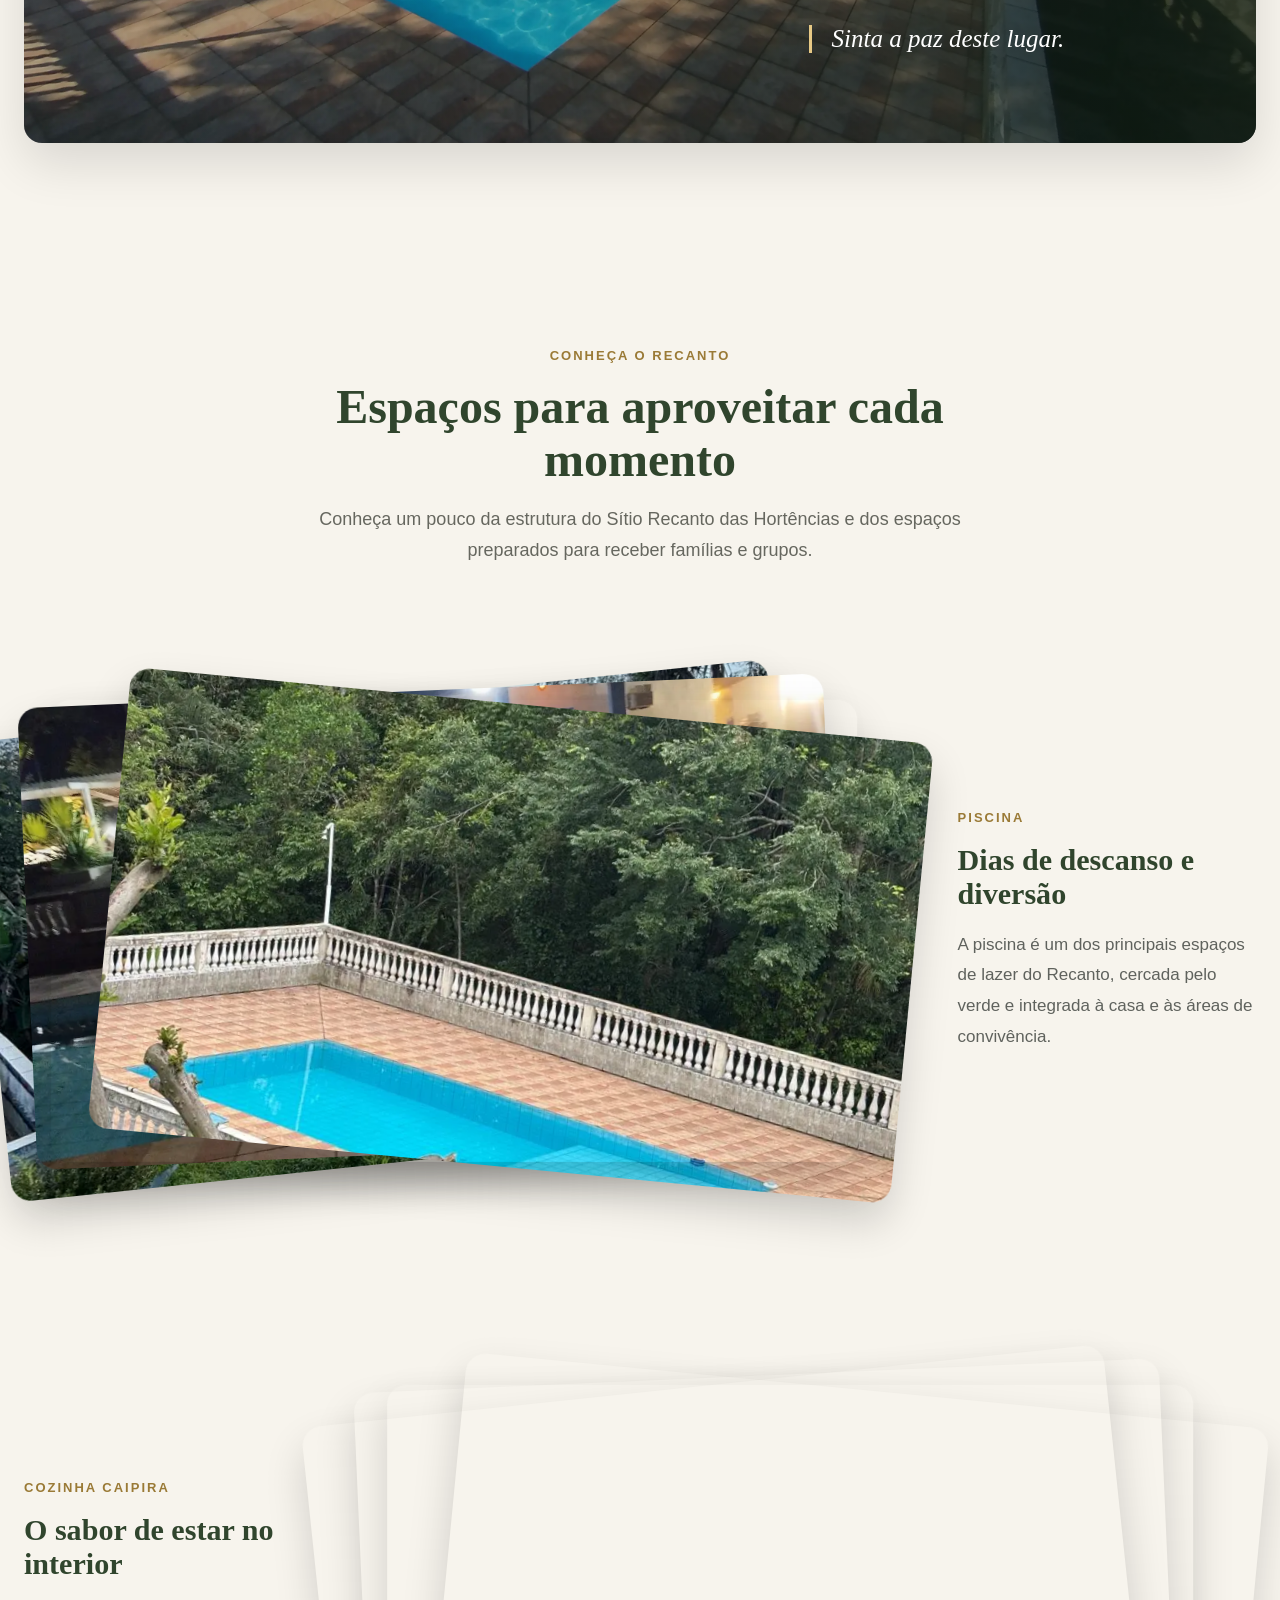
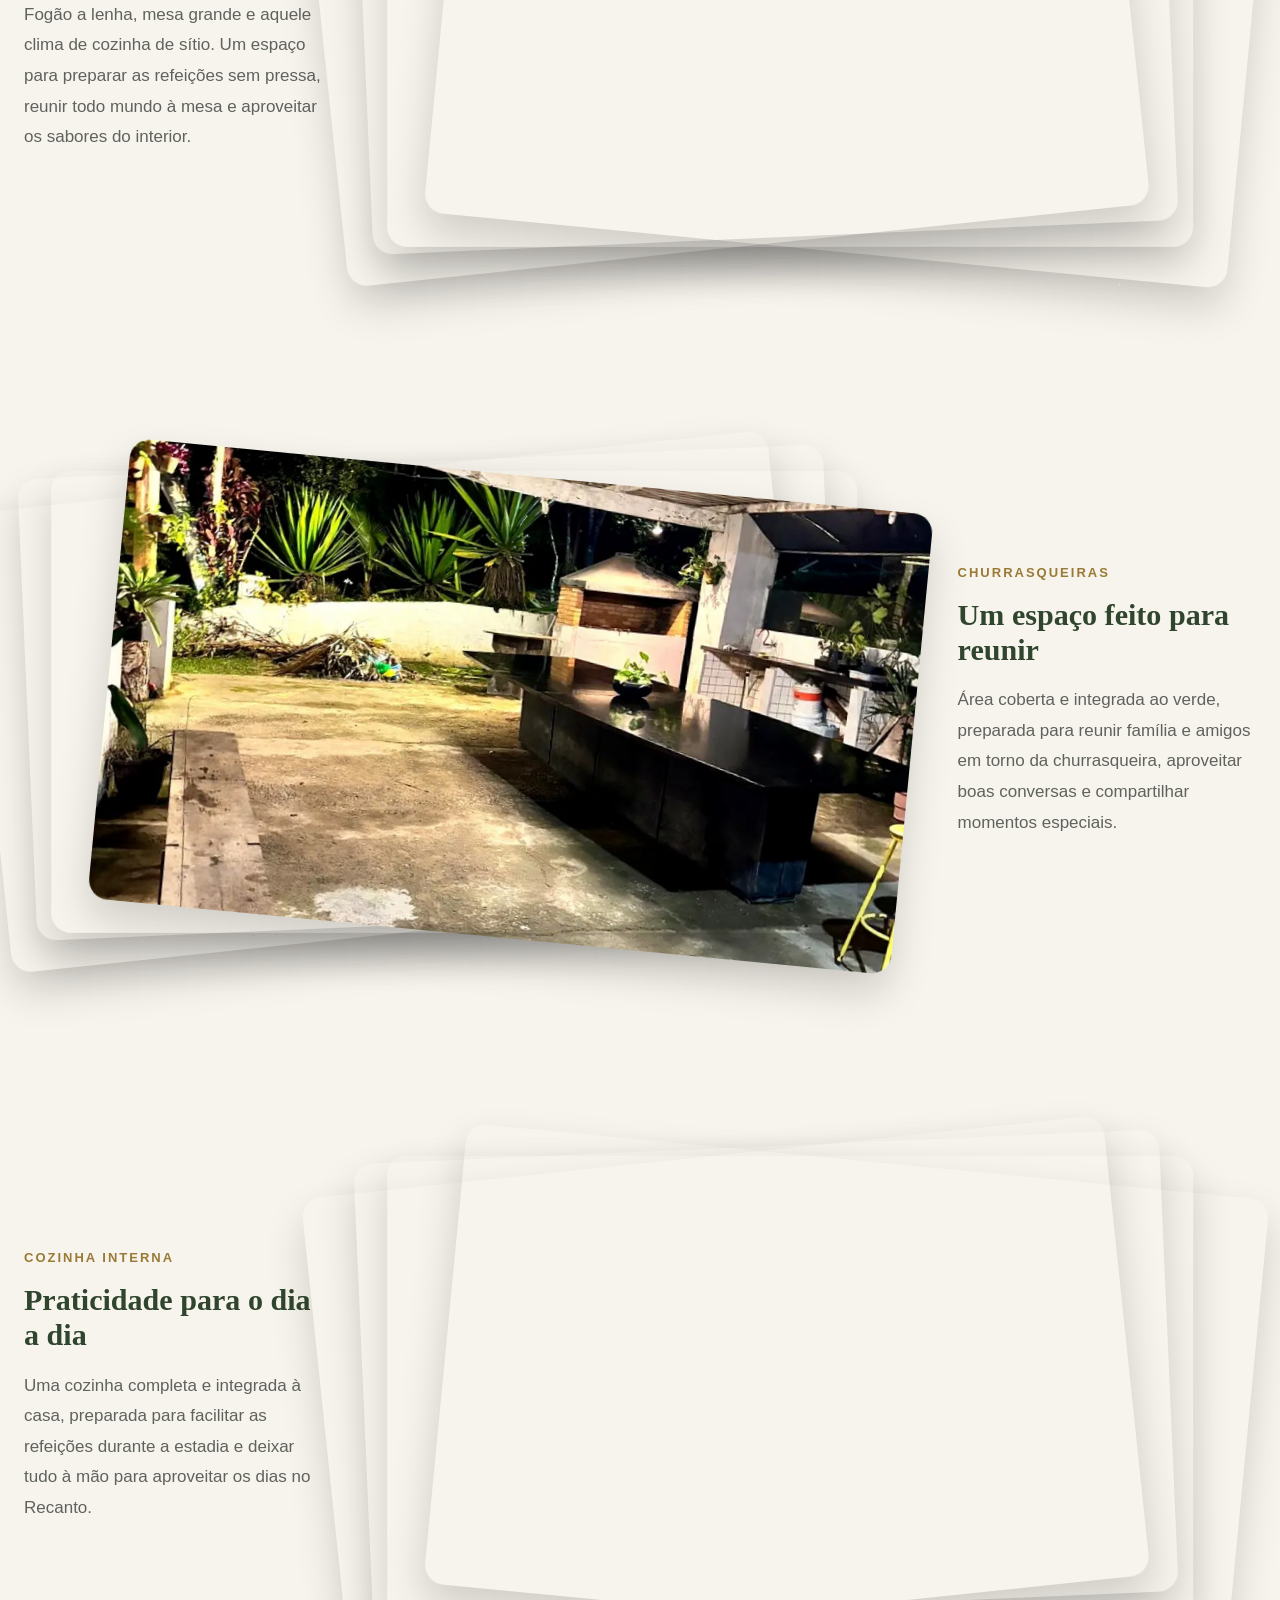
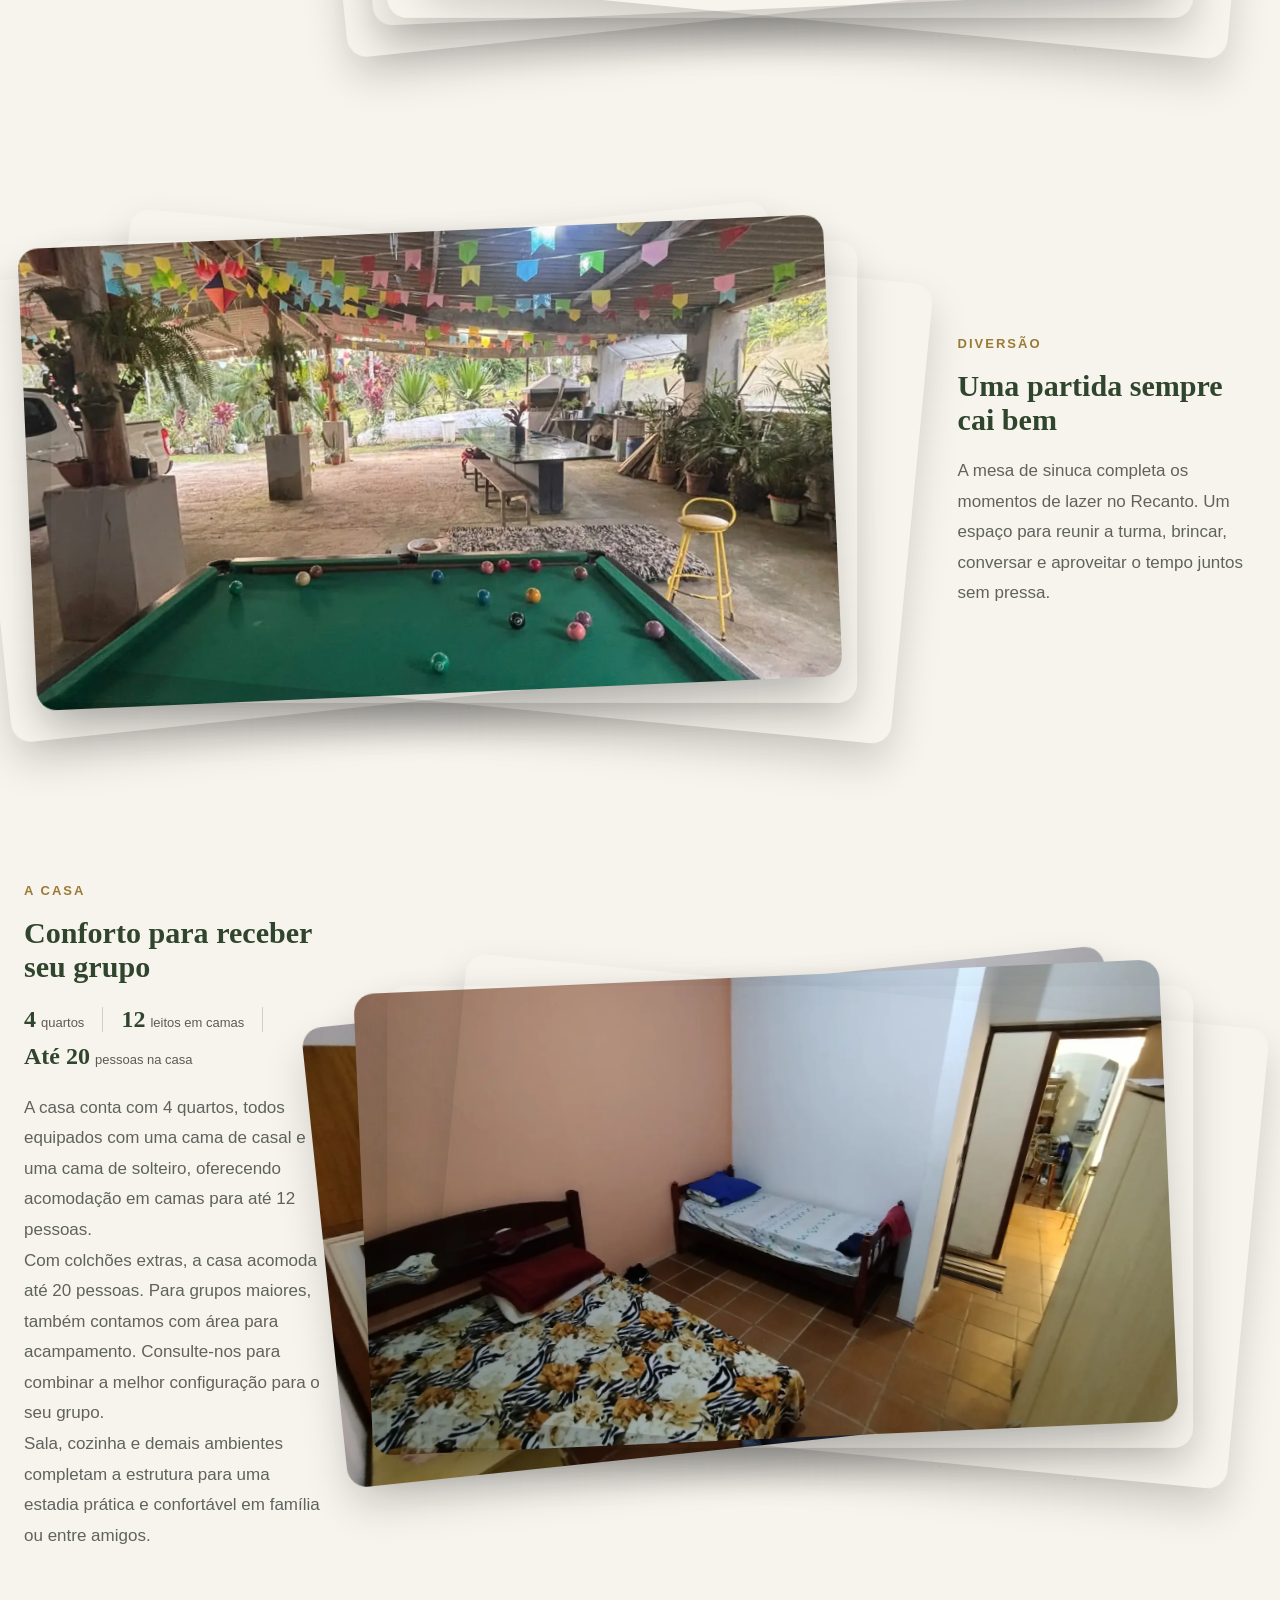
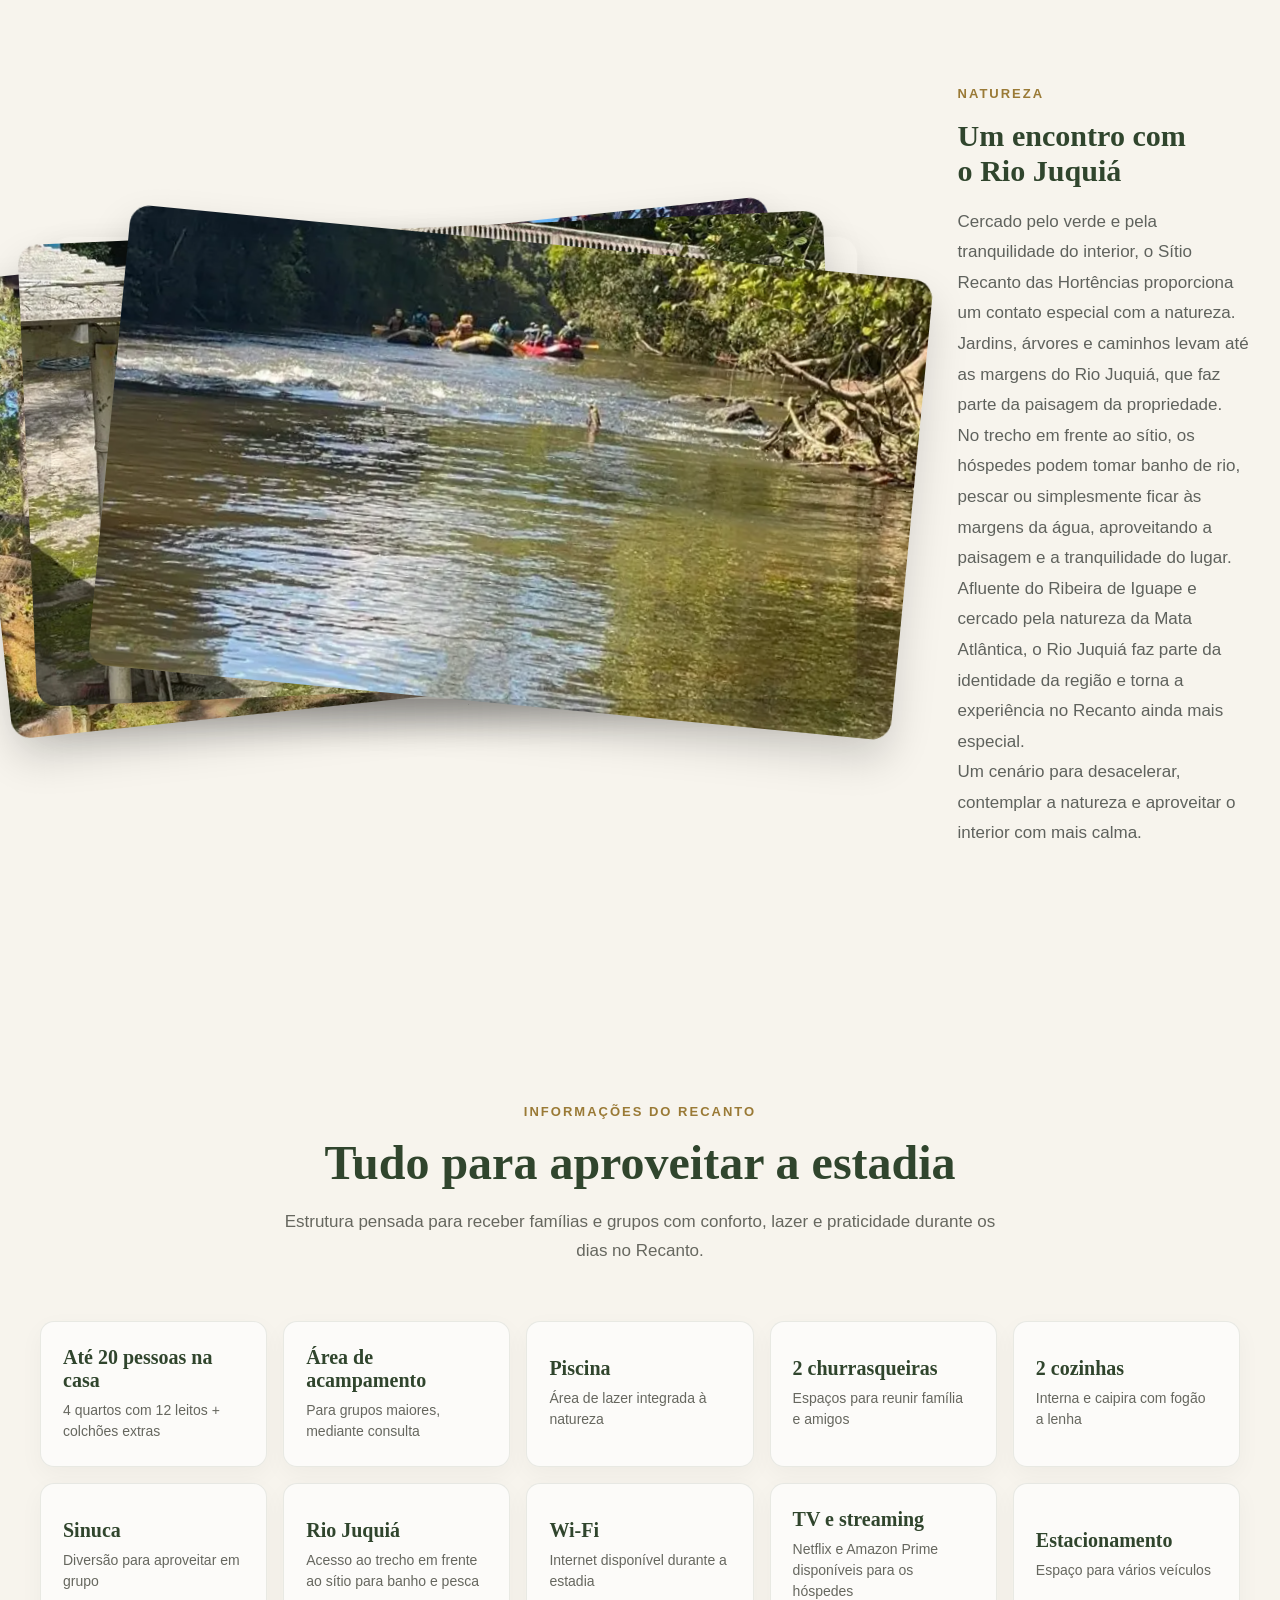
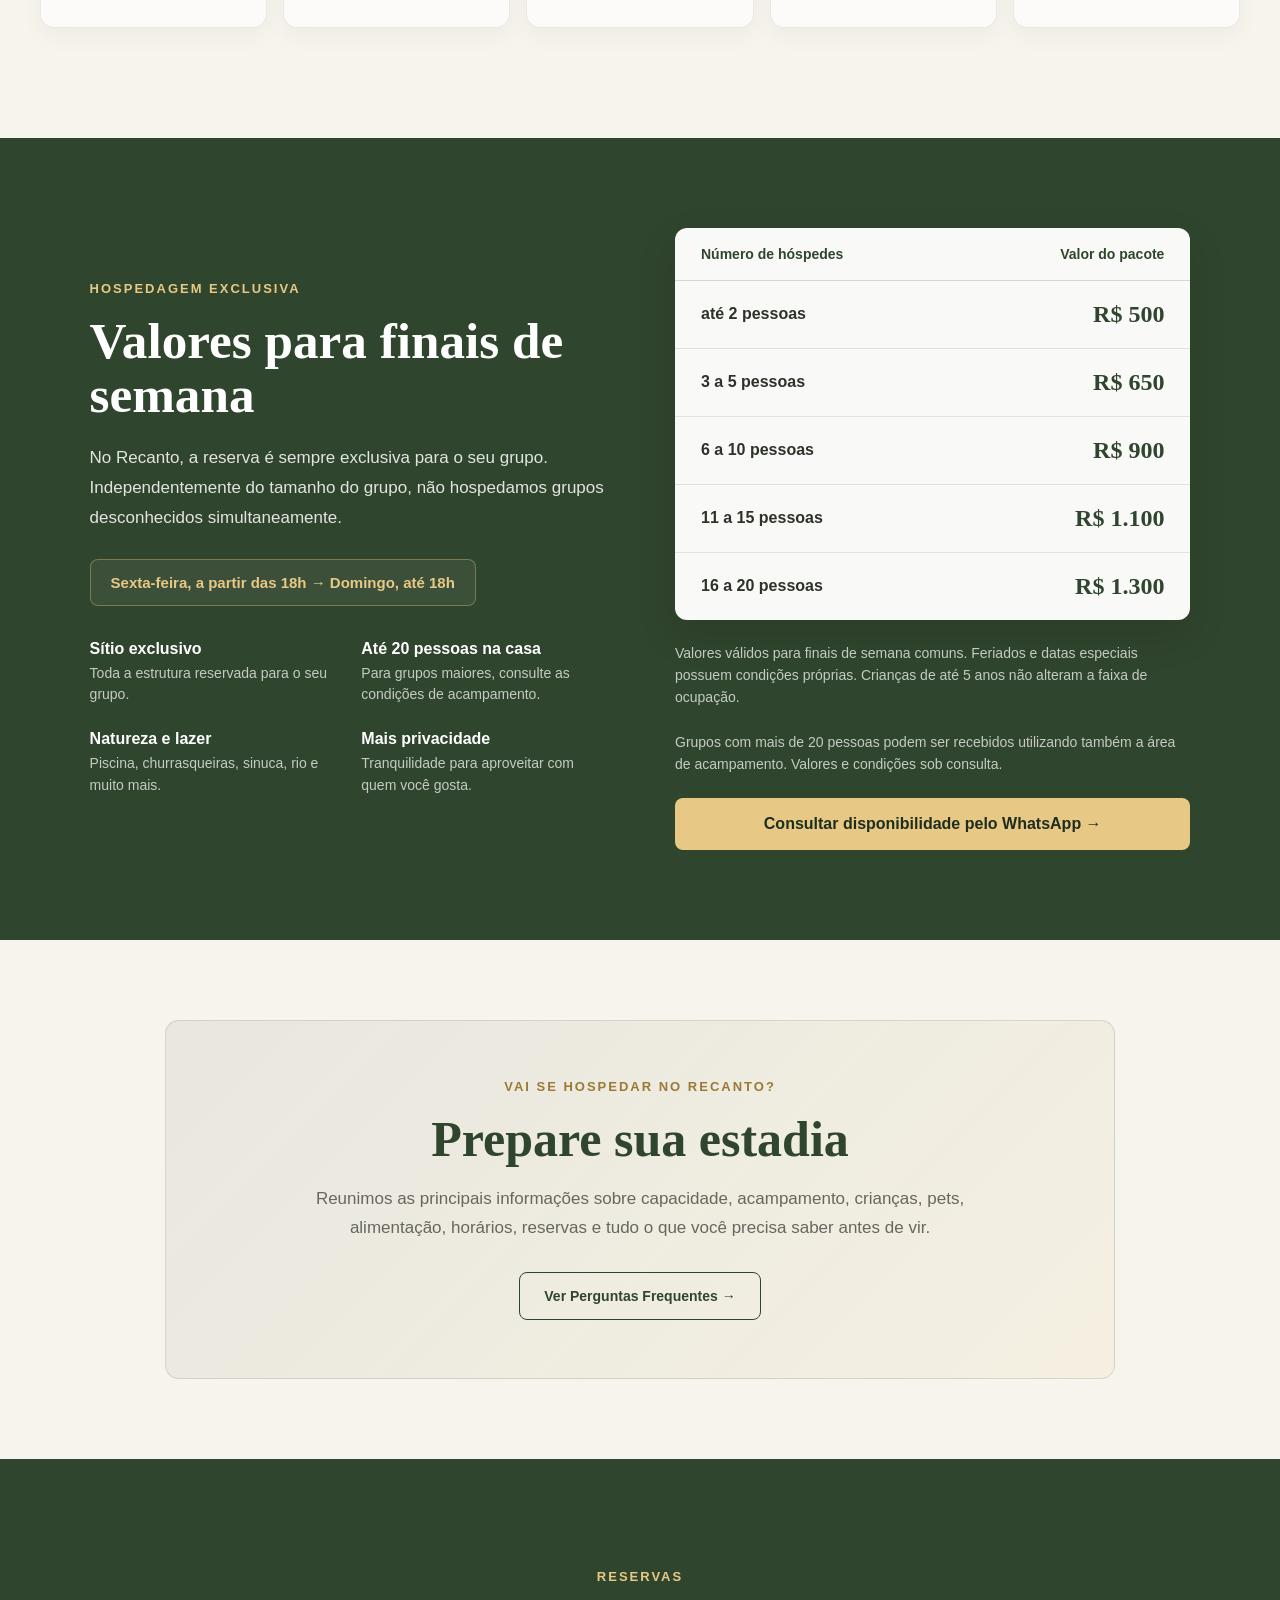
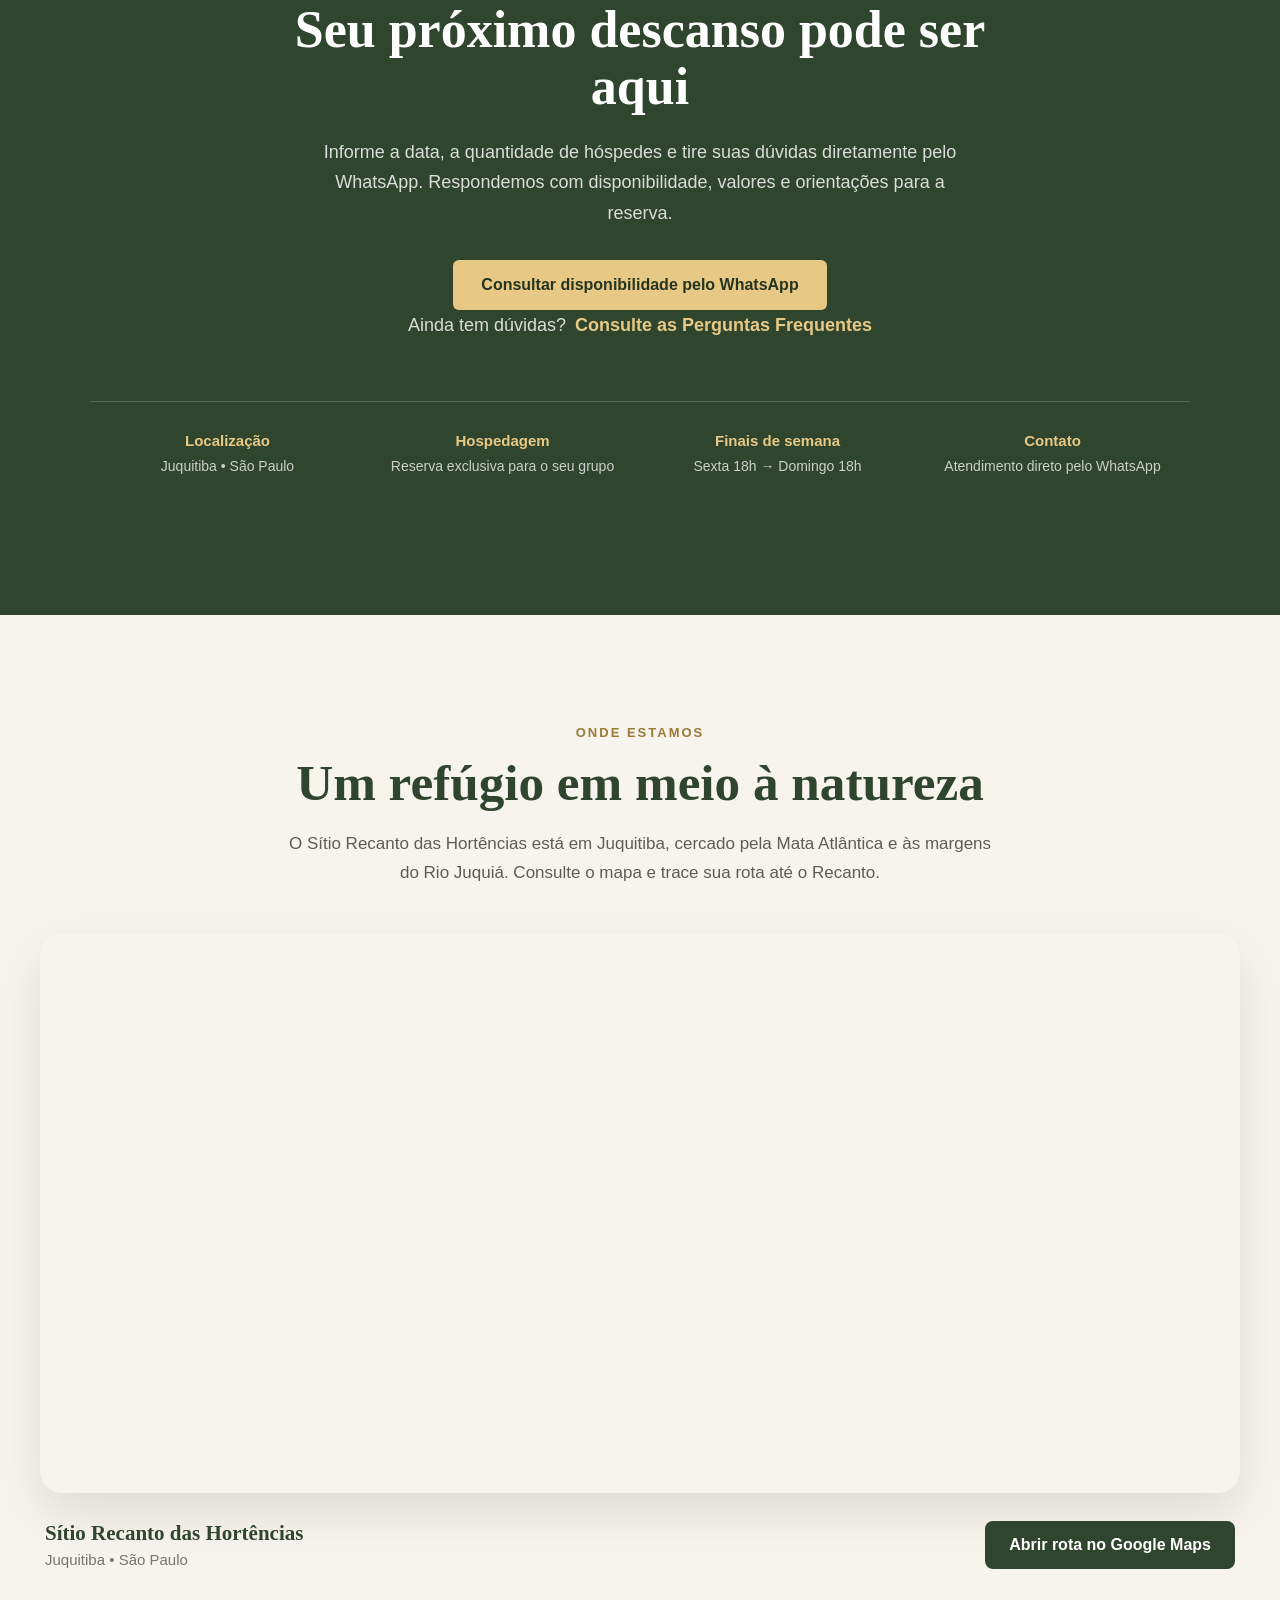
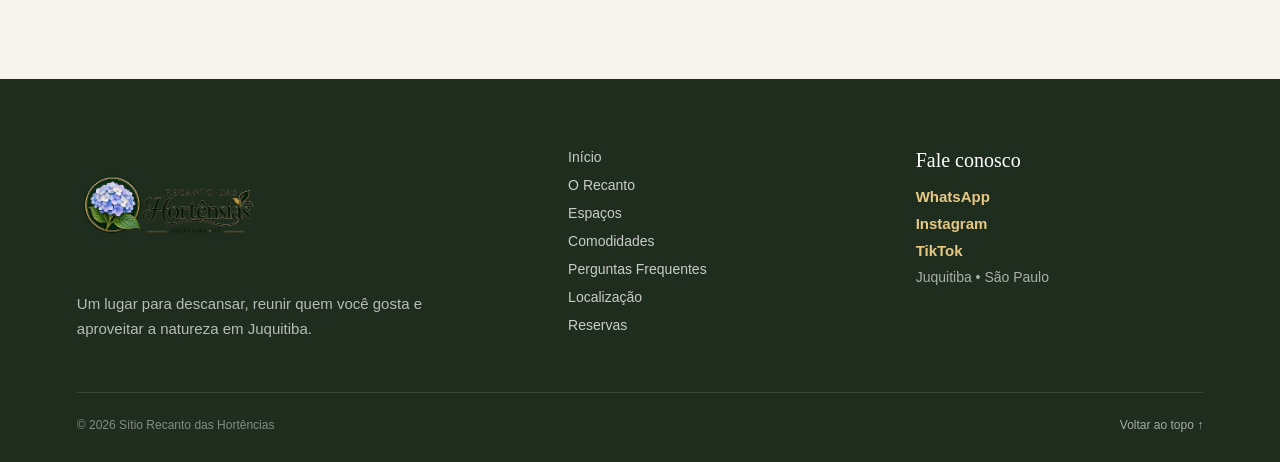
==== commit 3c650491: "atualiza capacidad do sitio" ====
--- a/index.html
+++ b/index.html
@@ -22,7 +22,7 @@
 
     <meta
         name="description"
-        content="Sítio Recanto das Hortências em Juquitiba, SP. Hospedagem para famílias e grupos de até 20 pessoas, com piscina, churrasqueira, natureza e espaços de convivência."
+        content="Sítio Recanto das Hortências em Juquitiba, SP. A casa acomoda até 20 pessoas e grupos maiores podem utilizar também a área de acampamento, mediante consulta."
     >
 
     <meta name="robots" content="index, follow">
@@ -35,7 +35,7 @@
     >
     <meta
         property="og:description"
-        content="Sítio Recanto das Hortências em Juquitiba, SP. Hospedagem para famílias e grupos de até 20 pessoas, com piscina, churrasqueira, natureza e espaços de convivência."
+        content="Sítio Recanto das Hortências em Juquitiba, SP. A casa acomoda até 20 pessoas e grupos maiores podem utilizar também a área de acampamento, mediante consulta."
     >
     <meta property="og:type" content="website">
     <meta property="og:locale" content="pt_BR">
@@ -61,7 +61,7 @@
     >
     <meta
         name="twitter:description"
-        content="Sítio Recanto das Hortências em Juquitiba, SP. Hospedagem para famílias e grupos de até 20 pessoas, com piscina, churrasqueira e contato com a natureza."
+        content="Sítio Recanto das Hortências em Juquitiba, SP. A casa acomoda até 20 pessoas e grupos maiores podem utilizar também a área de acampamento, mediante consulta."
     >
     <meta
         name="twitter:image"
@@ -88,7 +88,7 @@
         "@context": "https://schema.org",
         "@type": "LodgingBusiness",
         "name": "Sítio Recanto das Hortências",
-        "description": "Sítio Recanto das Hortências em Juquitiba, SP. Hospedagem para famílias e grupos de até 20 pessoas, com piscina, churrasqueira, natureza e espaços de convivência.",
+        "description": "Sítio Recanto das Hortências em Juquitiba, SP. A casa acomoda até 20 pessoas e grupos maiores podem utilizar também a área de acampamento, mediante consulta.",
         "url": "https://sitiorecantodashortencias.com.br/",
         "image": "https://sitiorecantodashortencias.com.br/assets/images/piscina4.webp",
         "telephone": "+55 11 98108-4204",
@@ -127,6 +127,11 @@
                 "@type": "LocationFeatureSpecification",
                 "name": "Área de convivência",
                 "value": true
+            },
+            {
+                "@type": "LocationFeatureSpecification",
+                "name": "Área de acampamento",
+                "value": true
             }
         ]
     }
@@ -220,7 +225,7 @@
         >
 
             <div>
-                <strong>Até 20 pessoas</strong>
+                <strong>Até 20 pessoas na casa</strong>
                 <span>Espaço para reunir família e amigos</span>
             </div>
 
@@ -614,12 +619,12 @@
 
                         <span>
                             <strong>12</strong>
-                            pessoas em camas
+                            leitos em camas
                         </span>
 
                         <span>
-                            <strong>20</strong>
-                            hóspedes com extras
+                            <strong>Até 20</strong>
+                            pessoas na casa
                         </span>
 
                     </div>
@@ -631,8 +636,9 @@
                     </p>
 
                     <p>
-                        Para grupos maiores, disponibilizamos colchões extras,
-                        permitindo receber até 20 hóspedes.
+                        Com colchões extras, a casa acomoda até 20 pessoas.
+                        Para grupos maiores, também contamos com área para acampamento.
+                        Consulte-nos para combinar a melhor configuração para o seu grupo.
                     </p>
 
                     <p>
@@ -782,13 +788,13 @@
             <div class="comodidades-grid">
 
                 <article class="comodidade-card">
-                    <strong>Até 20 hóspedes</strong>
-                    <span>Espaço para famílias e grupos</span>
+                    <strong>Até 20 pessoas na casa</strong>
+                    <span>4 quartos com 12 leitos + colchões extras</span>
                 </article>
 
                 <article class="comodidade-card">
-                    <strong>4 quartos</strong>
-                    <span>12 pessoas em camas + colchões extras</span>
+                    <strong>Área de acampamento</strong>
+                    <span>Para grupos maiores, mediante consulta</span>
                 </article>
 
                 <article class="comodidade-card">
@@ -851,7 +857,7 @@
 
             <p class="valores-descricao">
                 No Recanto, a reserva é sempre exclusiva para o seu grupo.
-                Independentemente de ser 1 ou 20 pessoas, não hospedamos
+                Independentemente do tamanho do grupo, não hospedamos
                 grupos desconhecidos simultaneamente.
             </p>
 
@@ -867,8 +873,8 @@
                 </div>
 
                 <div class="valor-beneficio">
-                    <strong>Até 20 pessoas</strong>
-                    <span>Pacotes para casais, famílias e grupos.</span>
+                    <strong>Até 20 pessoas na casa</strong>
+                    <span>Para grupos maiores, consulte as condições de acampamento.</span>
                 </div>
 
                 <div class="valor-beneficio">
@@ -925,6 +931,11 @@
                 Valores válidos para finais de semana comuns.
                 Feriados e datas especiais possuem condições próprias.
                 Crianças de até 5 anos não alteram a faixa de ocupação.
+            </p>
+
+            <p class="valores-observacao">
+                Grupos com mais de 20 pessoas podem ser recebidos utilizando também
+                a área de acampamento. Valores e condições sob consulta.
             </p>
 
             <a
@@ -940,7 +951,7 @@
 
     </div>
 
-</section>>
+</section>
 
         <!-- =====================================================
             CHAMADA - PERGUNTAS FREQUENTES
@@ -1014,13 +1025,13 @@
                 </div>
 
                 <div>
-                    <strong>Capacidade</strong>
-                    <span>Até 20 pessoas</span>
+                    <strong>Hospedagem</strong>
+                    <span>Reserva exclusiva para o seu grupo</span>
                 </div>
 
                 <div>
-                    <strong>Hospedagem</strong>
-                    <span>Famílias e grupos</span>
+                    <strong>Finais de semana</strong>
+                    <span>Sexta 18h → Domingo 18h</span>
                 </div>
 
                 <div>
--- a/style.css
+++ b/style.css
@@ -116,7 +116,7 @@
     padding: 135px 7% 85px;
 
     /* A imagem antiga casa-piscina.jpg não existe mais no conjunto atual. */
-    background-image: url("assets/images/entrada sitio.webp");
+    background-image: url("assets/images/casa-piscina.webp");
     background-size: cover;
     background-position: center;
 }
@@ -2236,4 +2236,1039 @@
         font-size: 21px;
     }
 
-}+}
+/* =========================================================
+   MANUAL DE BOAS-VINDAS
+   ========================================================= */
+
+.manual-hospede {
+    min-height: 100vh;
+    background: var(--bege);
+}
+
+
+/* CAPA */
+
+.manual-capa {
+    position: relative;
+
+    min-height: 640px;
+
+    display: flex;
+    align-items: center;
+
+    padding: 70px 7%;
+
+    background-color: var(--verde-900);
+
+    background-image:
+        linear-gradient(
+            90deg,
+            rgba(20, 38, 24, 1) 0%,
+            rgba(20, 38, 24, 0.96) 22%,
+            rgba(20, 38, 24, 0.72) 38%,
+            rgba(20, 38, 24, 0.18) 58%,
+            rgba(20, 38, 24, 0) 72%
+        ),
+        url("assets/images/casa-piscina.webp");
+
+    background-size:
+        100% 100%,
+        auto 100%;
+
+    background-position:
+        center,
+        right center;
+
+    background-repeat: no-repeat;
+
+    color: var(--branco);
+}
+
+.manual-capa-conteudo {
+    width: min(520px, 42%);
+    position: relative;
+    z-index: 1;
+}
+
+.manual-capa .section-tag {
+    color: var(--dourado);
+}
+
+.manual-capa h1 {
+    margin: 12px 0 18px;
+    font-family: Georgia, "Times New Roman", serif;
+    font-size: clamp(46px, 6vw, 72px);
+    line-height: 1;
+    color: var(--branco);
+}
+
+.manual-capa p {
+    max-width: 620px;
+    margin: 8px 0;
+    font-size: 18px;
+    line-height: 1.65;
+    color: rgba(255, 255, 255, 0.88);
+}
+
+
+/* BLOCOS DO MANUAL */
+
+.manual-bloco {
+    padding: 80px 7%;
+}
+
+.manual-bloco-conteudo {
+    width: min(760px, 100%);
+    margin: 0 auto;
+    text-align: center;
+}
+
+.manual-icone {
+    display: block;
+    margin-bottom: 14px;
+    font-size: 34px;
+}
+
+.manual-bloco h2 {
+    margin: 0 0 16px;
+    font-family: Georgia, "Times New Roman", serif;
+    font-size: clamp(34px, 4vw, 46px);
+    color: var(--verde-700);
+}
+
+.manual-bloco p {
+    max-width: 620px;
+    margin: 0 auto 28px;
+    font-size: 17px;
+    line-height: 1.7;
+    color: var(--texto-suave);
+}
+
+
+/* LOCALIZAÇÃO */
+
+.manual-localizacao {
+    background: var(--bege);
+}
+
+.manual-localizacao .btn-primary {
+    display: inline-flex;
+    align-items: center;
+    justify-content: center;
+    min-height: 52px;
+    padding: 14px 26px;
+    border-radius: 8px;
+    background: var(--verde-700);
+    color: var(--branco);
+    font-weight: 700;
+    text-decoration: none;
+    transition:
+        transform 0.2s ease,
+        background 0.2s ease;
+}
+
+.manual-localizacao .btn-primary:hover {
+    transform: translateY(-2px);
+    background: var(--verde-800);
+}
+
+
+/* RESPONSIVO */
+
+@media (max-width: 768px) {
+
+    .manual-capa {
+    min-height: auto;
+
+    display: flex;
+    align-items: flex-start;
+
+    padding: 330px 22px 46px;
+
+    background-color: var(--verde-900);
+
+    background-image:
+        linear-gradient(
+            180deg,
+            rgba(20, 38, 24, 0) 0%,
+            rgba(20, 38, 24, 0.04) 28%,
+            rgba(20, 38, 24, 0.75) 45%,
+            rgba(20, 38, 24, 0.98) 58%,
+            rgba(20, 38, 24, 1) 100%
+        ),
+        url("assets/images/casa-piscina.webp");
+
+    background-size:
+        100% 100%,
+        100% auto;
+
+    background-position:
+        center,
+        center top;
+
+    background-repeat: no-repeat;
+}
+.manual-capa-conteudo {
+    width: 100%;
+}
+
+    .manual-capa h1 {
+        font-size: 44px;
+    }
+
+    .manual-capa p {
+        font-size: 16px;    
+    }
+
+    .manual-bloco {
+        padding: 60px 22px;
+    }
+
+    .manual-localizacao .btn-primary {
+        width: 100%;
+    }
+
+}
+/* =========================================================
+   MANUAL - WI-FI
+   ========================================================= */
+
+.manual-wifi {
+    background: var(--verde-700);
+    color: var(--branco);
+}
+
+.manual-wifi .section-tag {
+    display: block;
+    margin-bottom: 8px;
+    color: var(--dourado);
+}
+
+.manual-wifi h2 {
+    color: var(--branco);
+}
+
+.manual-wifi > .manual-bloco-conteudo > p {
+    color: rgba(255, 255, 255, 0.82);
+}
+
+.wifi-dados {
+    width: min(520px, 100%);
+    margin: 32px auto 22px;
+    overflow: hidden;
+    border-radius: 12px;
+    background: rgba(255, 255, 255, 0.97);
+    box-shadow: var(--sombra);
+}
+
+.wifi-dado {
+    padding: 20px 24px;
+    display: flex;
+    align-items: center;
+    justify-content: space-between;
+    gap: 20px;
+    text-align: left;
+    border-bottom: 1px solid rgba(48, 69, 45, 0.12);
+}
+
+.wifi-dado:last-child {
+    border-bottom: none;
+}
+
+.wifi-dado span {
+    color: var(--texto-suave);
+    font-size: 14px;
+}
+
+.wifi-dado strong {
+    color: var(--verde-700);
+    font-size: 17px;
+    word-break: break-word;
+    text-align: right;
+}
+/* QR CODE DO WI-FI */
+
+.wifi-qrcode {
+    padding: 24px;
+    display: flex;
+    align-items: center;
+    justify-content: center;
+    gap: 28px;
+    background: rgba(48, 69, 45, 0.06);
+}
+
+.wifi-qrcode img {
+    width: 150px;
+    height: 150px;
+    flex-shrink: 0;
+    padding: 8px;
+    background: #ffffff;
+    border-radius: 10px;
+}
+
+.wifi-qrcode-texto {
+    display: flex;
+    flex-direction: column;
+    gap: 7px;
+    text-align: left;
+}
+
+.wifi-qrcode-texto strong {
+    color: var(--verde-700);
+    font-size: 17px;
+}
+
+.wifi-qrcode-texto span {
+    color: var(--texto-suave);
+    font-size: 14px;
+    line-height: 1.5;
+}
+.manual-wifi .wifi-observacao {
+    margin-bottom: 0;
+    font-size: 13px;
+    color: rgba(255, 255, 255, 0.62);
+}
+
+
+/* WI-FI - CELULAR */
+
+@media (max-width: 560px) {
+
+    .wifi-dado {
+        align-items: flex-start;
+        flex-direction: column;
+        gap: 5px;
+    }
+
+    .wifi-dado strong {
+        text-align: left;
+    }
+.wifi-qrcode {
+    flex-direction: column;
+    gap: 16px;
+    padding: 22px 18px;
+    text-align: center;
+}
+
+.wifi-qrcode img {
+    width: 170px;
+    height: 170px;
+}
+
+.wifi-qrcode-texto {
+    align-items: center;
+    text-align: center;
+    max-width: 280px;
+}
+}
+/* =========================================================
+   MANUAL - TV E STREAMING
+   ========================================================= */
+
+.manual-streaming {
+    background: var(--bege);
+}
+
+.manual-streaming .section-tag {
+    display: block;
+    margin-bottom: 8px;
+    color: var(--dourado-escuro);
+}
+
+.streaming-aviso {
+    width: min(560px, 100%);
+    margin: 30px auto 0;
+    padding: 24px 28px;
+
+    display: flex;
+    flex-direction: column;
+    gap: 8px;
+
+    border-radius: 12px;
+    background: var(--branco);
+    box-shadow: var(--sombra);
+
+    text-align: left;
+}
+
+.streaming-aviso strong {
+    color: var(--verde-700);
+    font-size: 17px;
+}
+
+.streaming-aviso span {
+    color: var(--texto-suave);
+    font-size: 15px;
+    line-height: 1.65;
+}
+/* =========================================================
+   MANUAL - FOGÃO A LENHA E FOGUEIRAS
+   ========================================================= */
+
+.manual-lenha {
+    background: var(--verde-700);
+    color: var(--branco);
+}
+
+.manual-lenha .section-tag {
+    display: block;
+    margin-bottom: 8px;
+    color: var(--dourado);
+}
+
+.manual-lenha h2 {
+    color: var(--branco);
+}
+
+.manual-lenha > .manual-bloco-conteudo > p {
+    color: rgba(255, 255, 255, 0.82);
+}
+
+.lenha-aviso {
+    width: min(560px, 100%);
+    margin: 30px auto 22px;
+    padding: 24px 28px;
+
+    display: flex;
+    flex-direction: column;
+    gap: 8px;
+
+    border-radius: 12px;
+    background: rgba(255, 255, 255, 0.97);
+    box-shadow: var(--sombra);
+
+    text-align: left;
+}
+
+.lenha-aviso strong {
+    color: var(--verde-700);
+    font-size: 17px;
+}
+
+.lenha-aviso span {
+    color: var(--texto-suave);
+    font-size: 15px;
+    line-height: 1.65;
+}
+
+.manual-lenha .lenha-seguranca {
+    margin-bottom: 0;
+    font-size: 14px;
+    color: rgba(255, 255, 255, 0.72);
+}
+/* =========================================================
+   MANUAL - PISCINA, LAGO E RIO
+   ========================================================= */
+
+.manual-agua {
+    background: var(--bege);
+}
+
+.manual-agua .section-tag {
+    display: block;
+    margin-bottom: 8px;
+    color: var(--dourado-escuro);
+}
+
+.agua-aviso {
+    width: min(560px, 100%);
+    margin: 30px auto 22px;
+    padding: 24px 28px;
+
+    display: flex;
+    flex-direction: column;
+    gap: 8px;
+
+    border-radius: 12px;
+    background: var(--branco);
+    box-shadow: var(--sombra);
+
+    text-align: left;
+}
+
+.agua-aviso strong {
+    color: var(--verde-700);
+    font-size: 17px;
+}
+
+.agua-aviso span {
+    color: var(--texto-suave);
+    font-size: 15px;
+    line-height: 1.65;
+}
+
+.manual-agua .agua-seguranca {
+    margin-bottom: 14px;
+    font-size: 14px;
+}
+
+.manual-agua .agua-destaque {
+    margin-bottom: 0;
+    font-size: 15px;
+    font-weight: 700;
+    color: var(--verde-700);
+}
+/* =========================================================
+   MANUAL - NATUREZA E ANIMAIS
+   ========================================================= */
+
+.manual-natureza {
+    background: var(--verde-700);
+    color: var(--branco);
+}
+
+.manual-natureza .section-tag {
+    display: block;
+    margin-bottom: 8px;
+    color: var(--dourado);
+}
+
+.manual-natureza h2 {
+    color: var(--branco);
+}
+
+.manual-natureza > .manual-bloco-conteudo > p {
+    color: rgba(255, 255, 255, 0.82);
+}
+
+.natureza-aviso {
+    width: min(560px, 100%);
+    margin: 30px auto 22px;
+    padding: 24px 28px;
+
+    display: flex;
+    flex-direction: column;
+    gap: 8px;
+
+    border-radius: 12px;
+    background: rgba(255, 255, 255, 0.97);
+    box-shadow: var(--sombra);
+
+    text-align: left;
+}
+
+.natureza-aviso strong {
+    color: var(--verde-700);
+    font-size: 17px;
+}
+
+.natureza-aviso span {
+    color: var(--texto-suave);
+    font-size: 15px;
+    line-height: 1.65;
+}
+
+.manual-natureza .natureza-cuidado {
+    margin-bottom: 0;
+    font-size: 14px;
+    color: rgba(255, 255, 255, 0.72);
+}
+/* =========================================================
+   MANUAL - REFEIÇÕES
+   ========================================================= */
+
+.manual-refeicoes {
+    background: var(--bege);
+}
+
+.manual-refeicoes .section-tag {
+    display: block;
+    margin-bottom: 8px;
+    color: var(--dourado-escuro);
+}
+
+.refeicoes-aviso {
+    width: min(560px, 100%);
+    margin: 30px auto 22px;
+    padding: 24px 28px;
+
+    display: flex;
+    flex-direction: column;
+    gap: 8px;
+
+    border-radius: 12px;
+    background: var(--branco);
+    box-shadow: var(--sombra);
+
+    text-align: left;
+}
+
+.refeicoes-aviso strong {
+    color: var(--verde-700);
+    font-size: 17px;
+}
+
+.refeicoes-aviso span {
+    color: var(--texto-suave);
+    font-size: 15px;
+    line-height: 1.65;
+}
+
+.manual-refeicoes .refeicoes-observacao {
+    margin-bottom: 0;
+    font-size: 14px;
+    color: var(--texto-suave);
+}
+/* =========================================================
+   MANUAL - ANTES DE IR EMBORA
+   ========================================================= */
+
+.manual-saida {
+    background: var(--verde-700);
+    color: var(--branco);
+}
+
+.manual-saida .section-tag {
+    display: block;
+    margin-bottom: 8px;
+    color: var(--dourado);
+}
+
+.manual-saida h2 {
+    color: var(--branco);
+}
+
+.manual-saida > .manual-bloco-conteudo > p {
+    color: rgba(255, 255, 255, 0.82);
+}
+
+.saida-lista {
+    width: min(620px, 100%);
+    margin: 32px auto 24px;
+    overflow: hidden;
+
+    border-radius: 12px;
+    background: rgba(255, 255, 255, 0.97);
+    box-shadow: var(--sombra);
+
+    text-align: left;
+}
+
+.saida-item {
+    display: flex;
+    flex-direction: column;
+    gap: 5px;
+
+    padding: 18px 24px;
+    border-bottom: 1px solid rgba(48, 69, 45, 0.12);
+}
+
+.saida-item:last-child {
+    border-bottom: none;
+}
+
+.saida-item strong {
+    color: var(--verde-700);
+    font-size: 16px;
+}
+
+.saida-item span {
+    color: var(--texto-suave);
+    font-size: 14px;
+    line-height: 1.55;
+}
+
+.manual-saida .saida-despedida {
+    margin-bottom: 0;
+    font-size: 15px;
+    font-weight: 700;
+    color: var(--dourado);
+}
+/* =========================================================
+   MANUAL - CONTATO E ENCERRAMENTO
+   ========================================================= */
+
+.manual-contato {
+    padding: 90px 7%;
+    background: var(--bege);
+    text-align: center;
+}
+
+.manual-contato-conteudo {
+    width: min(680px, 100%);
+    margin: 0 auto;
+}
+
+.manual-contato .section-tag {
+    display: block;
+    margin-bottom: 8px;
+    color: var(--dourado-escuro);
+}
+
+.manual-contato h2 {
+    margin: 0 0 20px;
+    font-family: Georgia, "Times New Roman", serif;
+    font-size: clamp(36px, 4vw, 48px);
+    color: var(--verde-700);
+}
+
+.manual-contato p {
+    max-width: 580px;
+    margin: 8px auto;
+    font-size: 16px;
+    line-height: 1.65;
+    color: var(--texto-suave);
+}
+
+.manual-contato-botao {
+    display: inline-flex;
+    align-items: center;
+    justify-content: center;
+
+    min-height: 52px;
+    margin-top: 28px;
+    padding: 14px 28px;
+
+    border-radius: 8px;
+    background: var(--verde-700);
+    color: var(--branco);
+
+    font-weight: 700;
+    text-decoration: none;
+
+    transition:
+        transform 0.2s ease,
+        background 0.2s ease;
+}
+
+.manual-contato-botao:hover {
+    transform: translateY(-2px);
+    background: var(--verde-800);
+}
+
+.manual-despedida {
+    margin-top: 48px;
+    padding-top: 28px;
+
+    display: flex;
+    flex-direction: column;
+    gap: 5px;
+
+    border-top: 1px solid rgba(48, 69, 45, 0.15);
+}
+
+.manual-despedida span {
+    font-family: Georgia, "Times New Roman", serif;
+    font-size: 20px;
+    font-style: italic;
+    color: var(--texto-suave);
+}
+
+.manual-despedida strong {
+    font-family: Georgia, "Times New Roman", serif;
+    font-size: 22px;
+    color: var(--verde-700);
+}
+
+@media (max-width: 560px) {
+
+    .manual-contato {
+        padding: 65px 22px;
+    }
+
+    .manual-contato-botao {
+        width: 100%;
+    }
+
+}
+/* =========================================================
+   MANUAL - LAYOUT DESKTOP HORIZONTAL
+   ========================================================= */
+
+@media (min-width: 901px) {
+
+    /* Área principal de cada seção */
+
+    .manual-bloco-conteudo {
+        width: min(1120px, 100%);
+        display: grid;
+        grid-template-columns:
+            minmax(0, 0.9fr)
+            minmax(420px, 1.1fr);
+
+        column-gap: clamp(60px, 7vw, 100px);
+        align-items: center;
+
+        text-align: left;
+    }
+
+
+    /* =====================================================
+       COLUNA ESQUERDA
+       ===================================================== */
+
+    .manual-bloco-conteudo > .manual-icone,
+    .manual-bloco-conteudo > .section-tag,
+    .manual-bloco-conteudo > h2,
+    .manual-bloco-conteudo > p:not(
+        .lenha-seguranca,
+        .agua-seguranca,
+        .agua-destaque,
+        .natureza-cuidado,
+        .refeicoes-observacao,
+        .saida-despedida
+    ) {
+        grid-column: 1;
+    }
+
+
+    .manual-bloco-conteudo > .manual-icone {
+        grid-row: 1;
+        margin-bottom: 12px;
+    }
+
+
+    .manual-bloco-conteudo > .section-tag {
+        grid-row: 2;
+        margin-bottom: 10px;
+    }
+
+
+    .manual-bloco-conteudo > h2 {
+        grid-row: 3;
+        margin-bottom: 18px;
+    }
+
+
+    .manual-bloco-conteudo > p:not(
+        .lenha-seguranca,
+        .agua-seguranca,
+        .agua-destaque,
+        .natureza-cuidado,
+        .refeicoes-observacao,
+        .saida-despedida
+    ) {
+        grid-row: 4;
+        max-width: 500px;
+        margin: 0;
+    }
+
+
+    /* =====================================================
+       COLUNA DIREITA
+       ===================================================== */
+
+    .wifi-dados,
+    .streaming-aviso,
+    .lenha-aviso,
+    .agua-aviso,
+    .natureza-aviso,
+    .refeicoes-aviso,
+    .saida-lista {
+
+        grid-column: 2;
+        grid-row: 1 / span 4;
+
+        width: 100%;
+        max-width: none;
+        margin: 0;
+
+        align-self: center;
+    }
+
+
+    /* Textos complementares abaixo dos cards */
+
+    .manual-lenha .lenha-seguranca,
+    .manual-agua .agua-seguranca,
+    .manual-natureza .natureza-cuidado,
+    .manual-refeicoes .refeicoes-observacao,
+    .manual-saida .saida-despedida {
+
+        grid-column: 2;
+        grid-row: 5;
+
+        max-width: none;
+        margin: 18px 0 0;
+
+        text-align: left;
+    }
+
+
+    .manual-agua .agua-destaque {
+        grid-column: 2;
+        grid-row: 6;
+
+        max-width: none;
+        margin: 12px 0 0;
+
+        text-align: left;
+    }
+
+
+    /* =====================================================
+       LOCALIZAÇÃO
+       Não possui section-tag
+       ===================================================== */
+
+    .manual-localizacao .manual-icone {
+        grid-column: 1;
+        grid-row: 1;
+    }
+
+    .manual-localizacao h2 {
+        grid-column: 1;
+        grid-row: 2;
+    }
+
+    .manual-localizacao p {
+        grid-column: 1;
+        grid-row: 3;
+
+        max-width: 500px;
+        margin: 0;
+    }
+
+    .manual-localizacao .btn-primary {
+        grid-column: 2;
+        grid-row: 1 / span 3;
+
+        width: 100%;
+        max-width: 430px;
+        min-height: 58px;
+
+        justify-self: center;
+        align-self: center;
+    }
+
+
+    /* =====================================================
+       SAÍDA
+       ===================================================== */
+
+    .manual-saida .saida-lista {
+        grid-row: 1 / span 4;
+    }
+
+
+    /* Um pouco mais de presença no desktop */
+
+    .manual-bloco {
+    padding-top: 75px;
+    padding-bottom: 75px;
+}
+
+}
+/* =========================================================
+   MANUAL - REFINAMENTO MOBILE
+   ========================================================= */
+
+@media (max-width: 560px) {
+
+    /* Mantém a capa como está e compacta apenas o conteúdo */
+
+    .manual-bloco {
+        padding: 50px 18px;
+    }
+
+    .manual-icone {
+        margin-bottom: 10px;
+        font-size: 30px;
+    }
+
+    .manual-bloco .section-tag {
+        margin-bottom: 6px;
+        font-size: 11px;
+        letter-spacing: 1.6px;
+    }
+
+    .manual-bloco h2 {
+        margin-bottom: 12px;
+        font-size: 32px;
+        line-height: 1.08;
+    }
+
+    .manual-bloco p {
+        margin-bottom: 20px;
+        font-size: 15px;
+        line-height: 1.6;
+    }
+
+
+    /* Cards informativos */
+
+    .wifi-dados,
+    .streaming-aviso,
+    .lenha-aviso,
+    .agua-aviso,
+    .natureza-aviso,
+    .refeicoes-aviso,
+    .saida-lista {
+        margin-top: 22px;
+        margin-bottom: 18px;
+    }
+
+    .streaming-aviso,
+    .lenha-aviso,
+    .agua-aviso,
+    .natureza-aviso,
+    .refeicoes-aviso {
+        padding: 20px;
+    }
+
+    .wifi-dado {
+        padding: 17px 20px;
+    }
+
+    .wifi-dado strong {
+        font-size: 16px;
+    }
+
+
+    /* Antes de ir embora */
+
+    .saida-item {
+        padding: 15px 18px;
+    }
+
+    .saida-item strong {
+        font-size: 15px;
+    }
+
+    .saida-item span {
+        font-size: 13px;
+    }
+
+
+    /* Textos complementares */
+
+    .manual-lenha .lenha-seguranca,
+    .manual-agua .agua-seguranca,
+    .manual-natureza .natureza-cuidado,
+    .manual-refeicoes .refeicoes-observacao {
+        font-size: 13px;
+        line-height: 1.55;
+    }
+
+    .manual-agua .agua-destaque,
+    .manual-saida .saida-despedida {
+        font-size: 14px;
+    }
+
+
+    /* Encerramento */
+
+    .manual-contato {
+        padding: 52px 18px;
+    }
+
+    .manual-contato h2 {
+        margin-bottom: 14px;
+        font-size: 34px;
+    }
+
+    .manual-contato p {
+        font-size: 15px;
+    }
+
+    .manual-contato-botao {
+        margin-top: 22px;
+    }
+
+    .manual-despedida {
+        margin-top: 36px;
+        padding-top: 22px;
+    }
+
+}
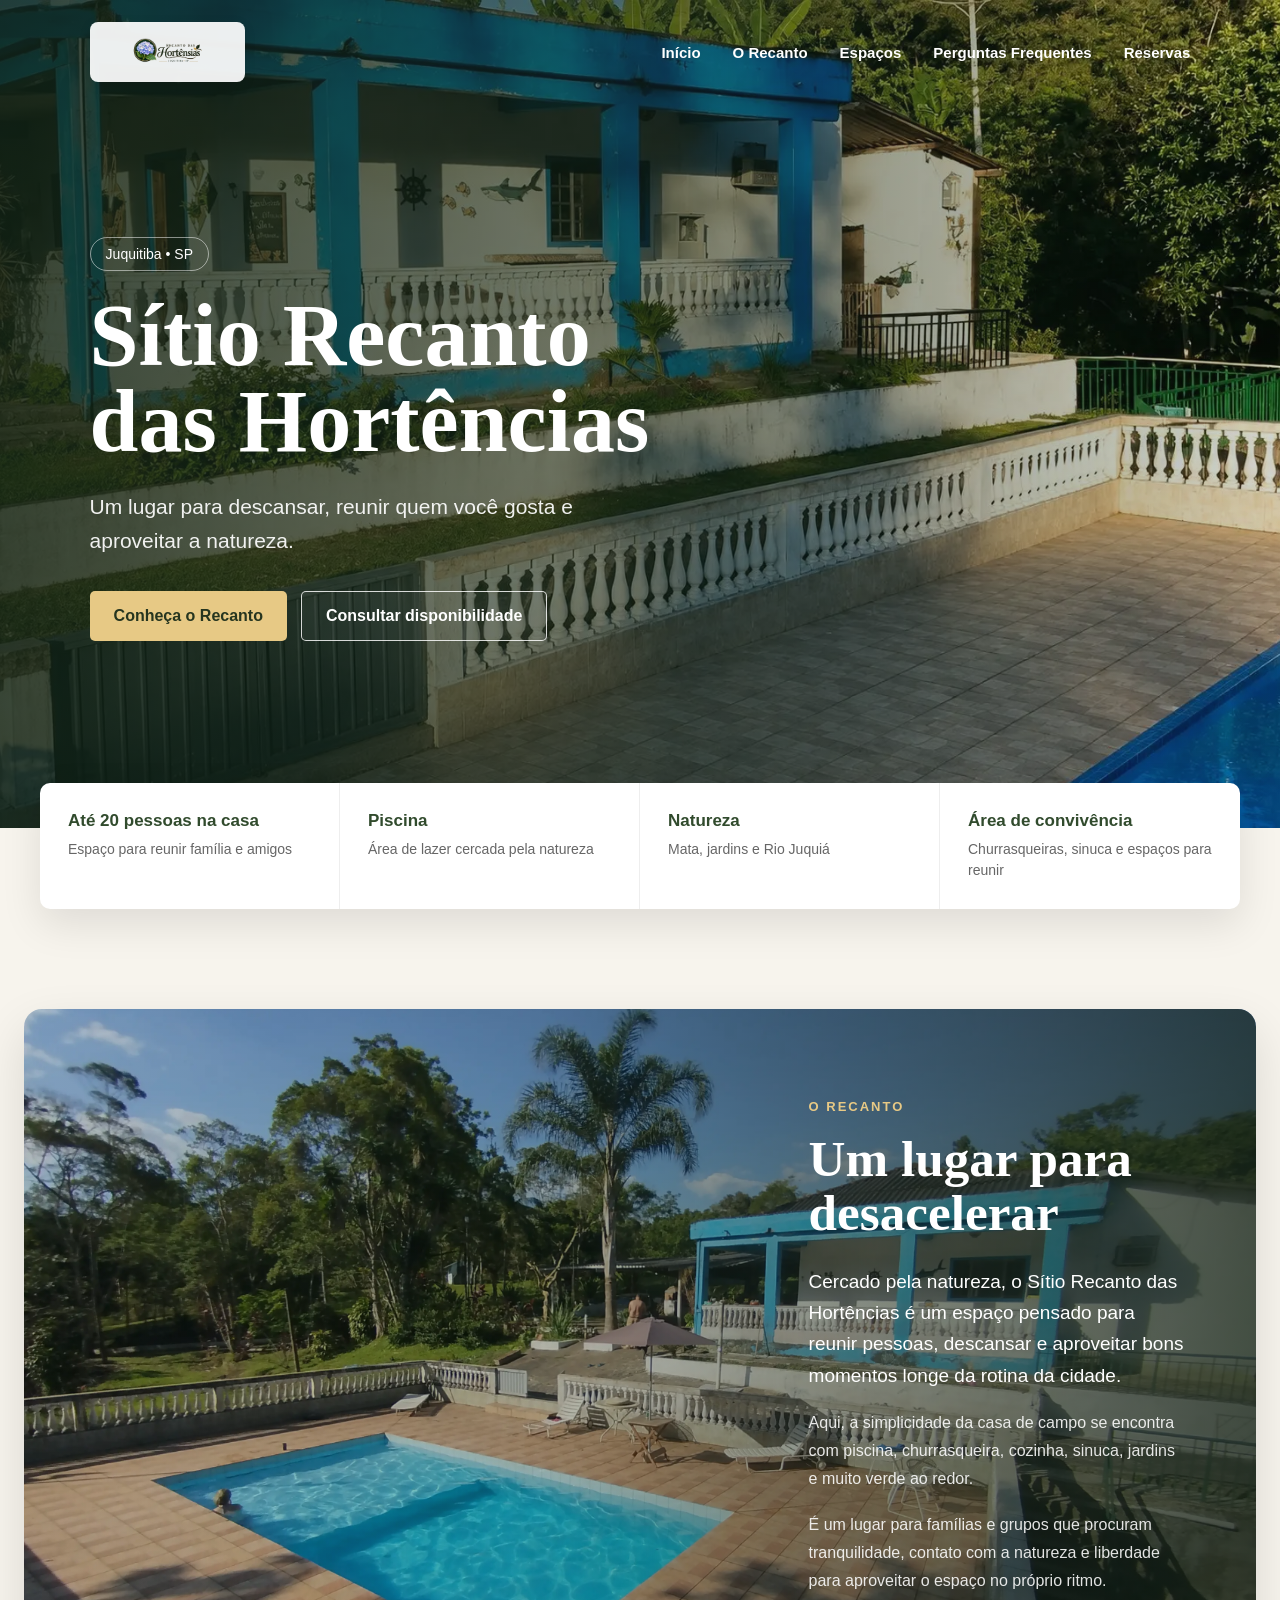
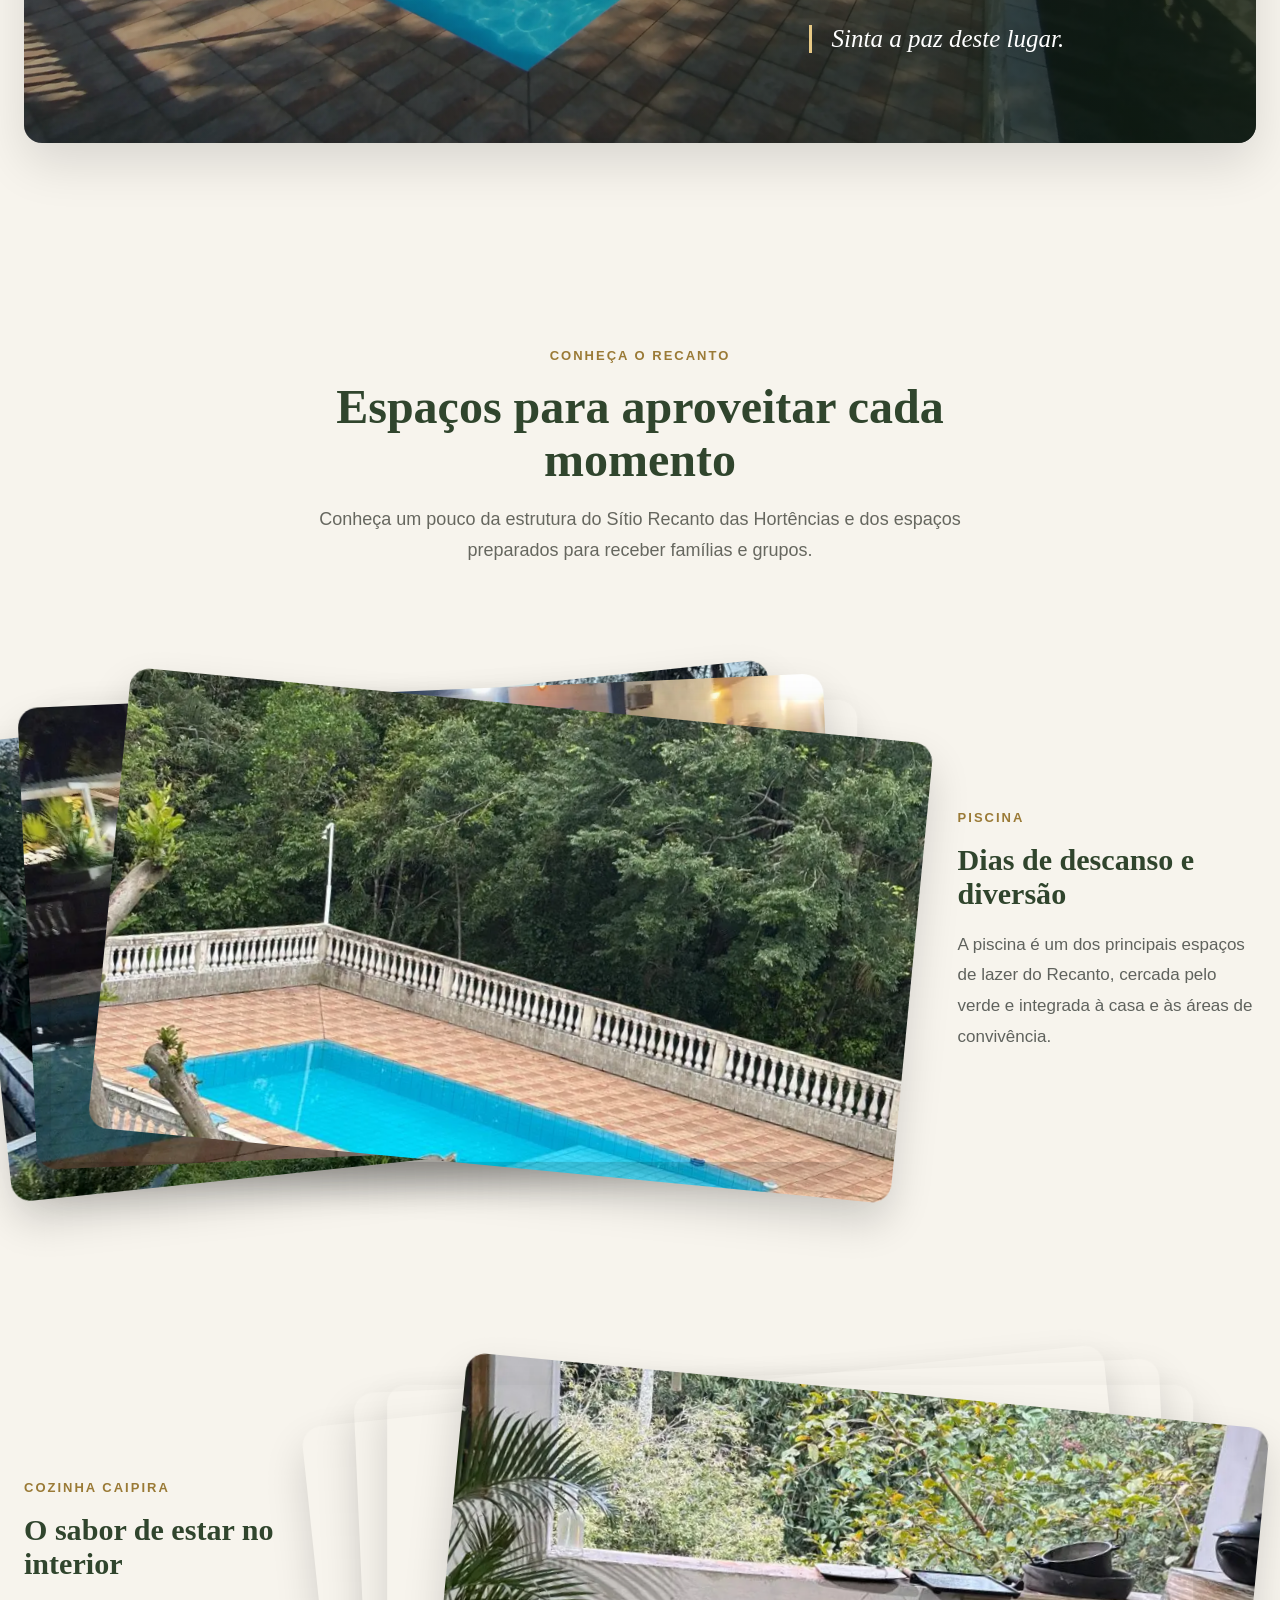
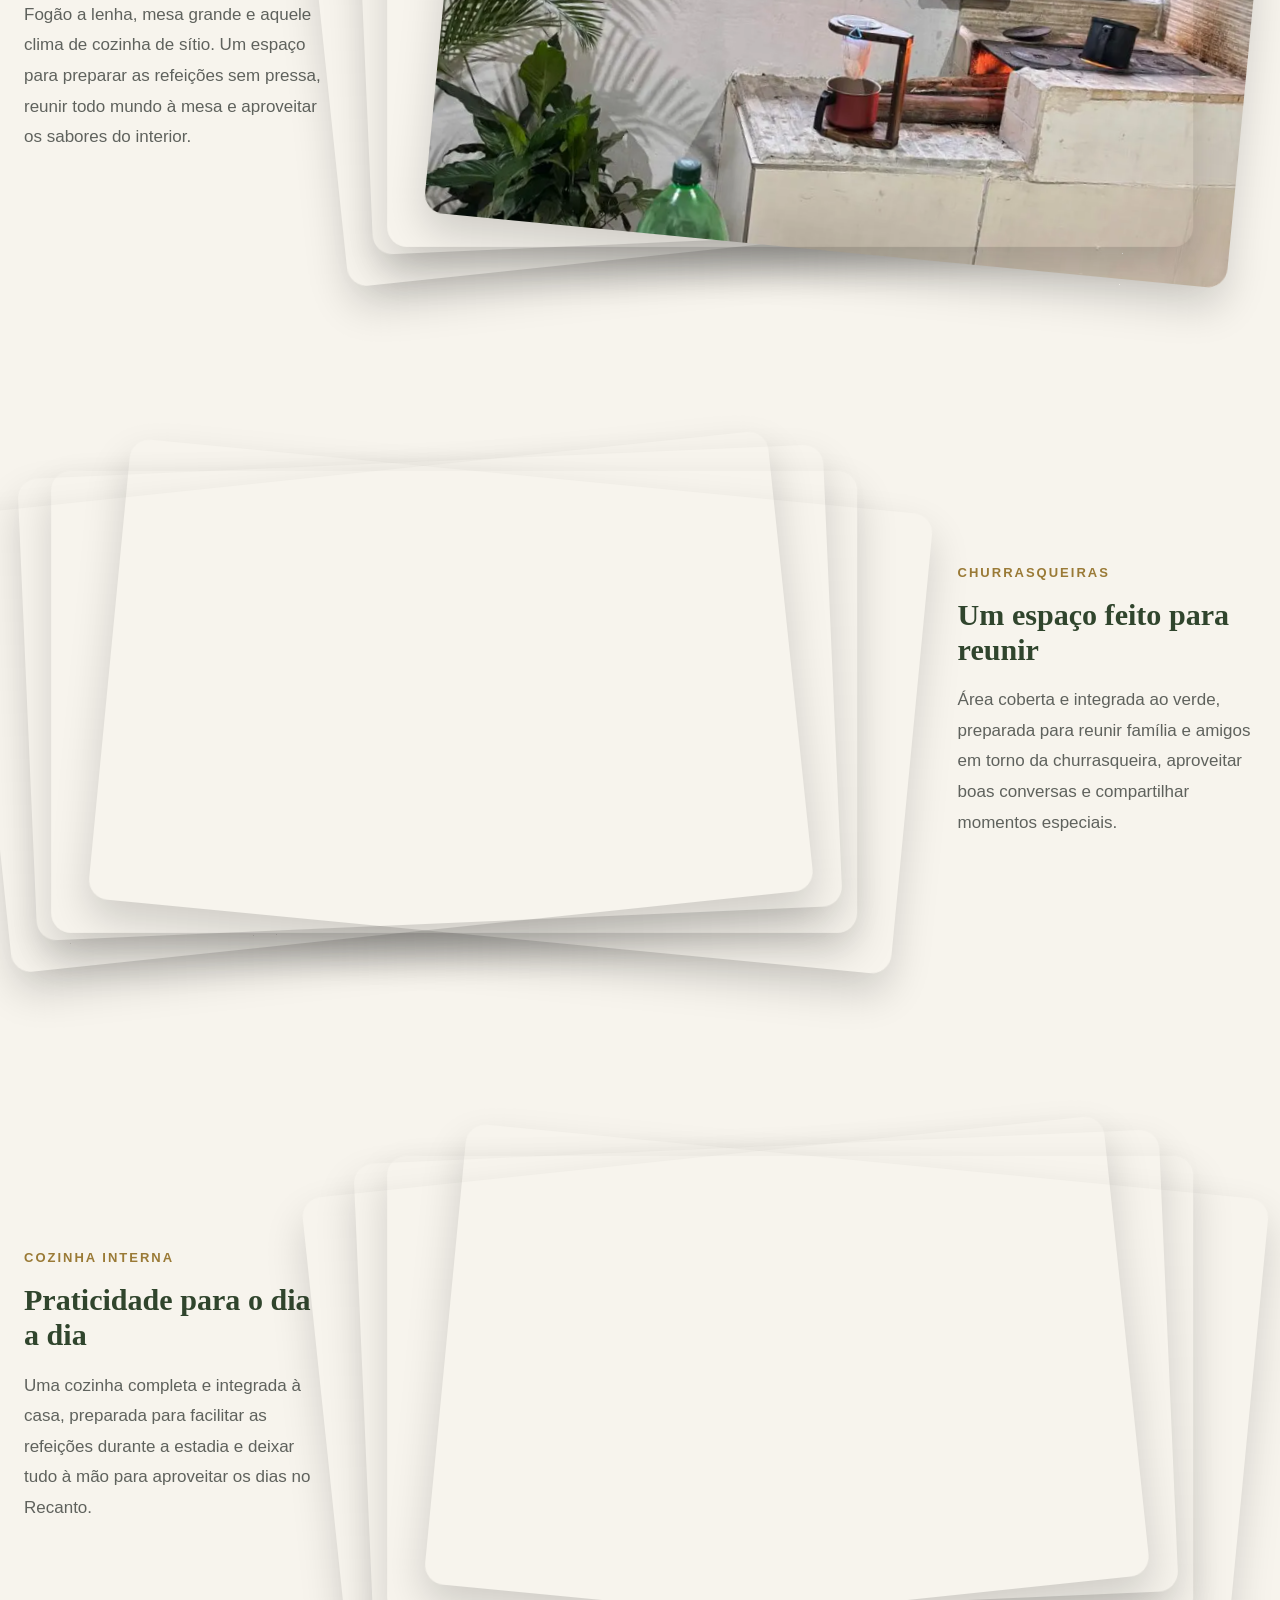
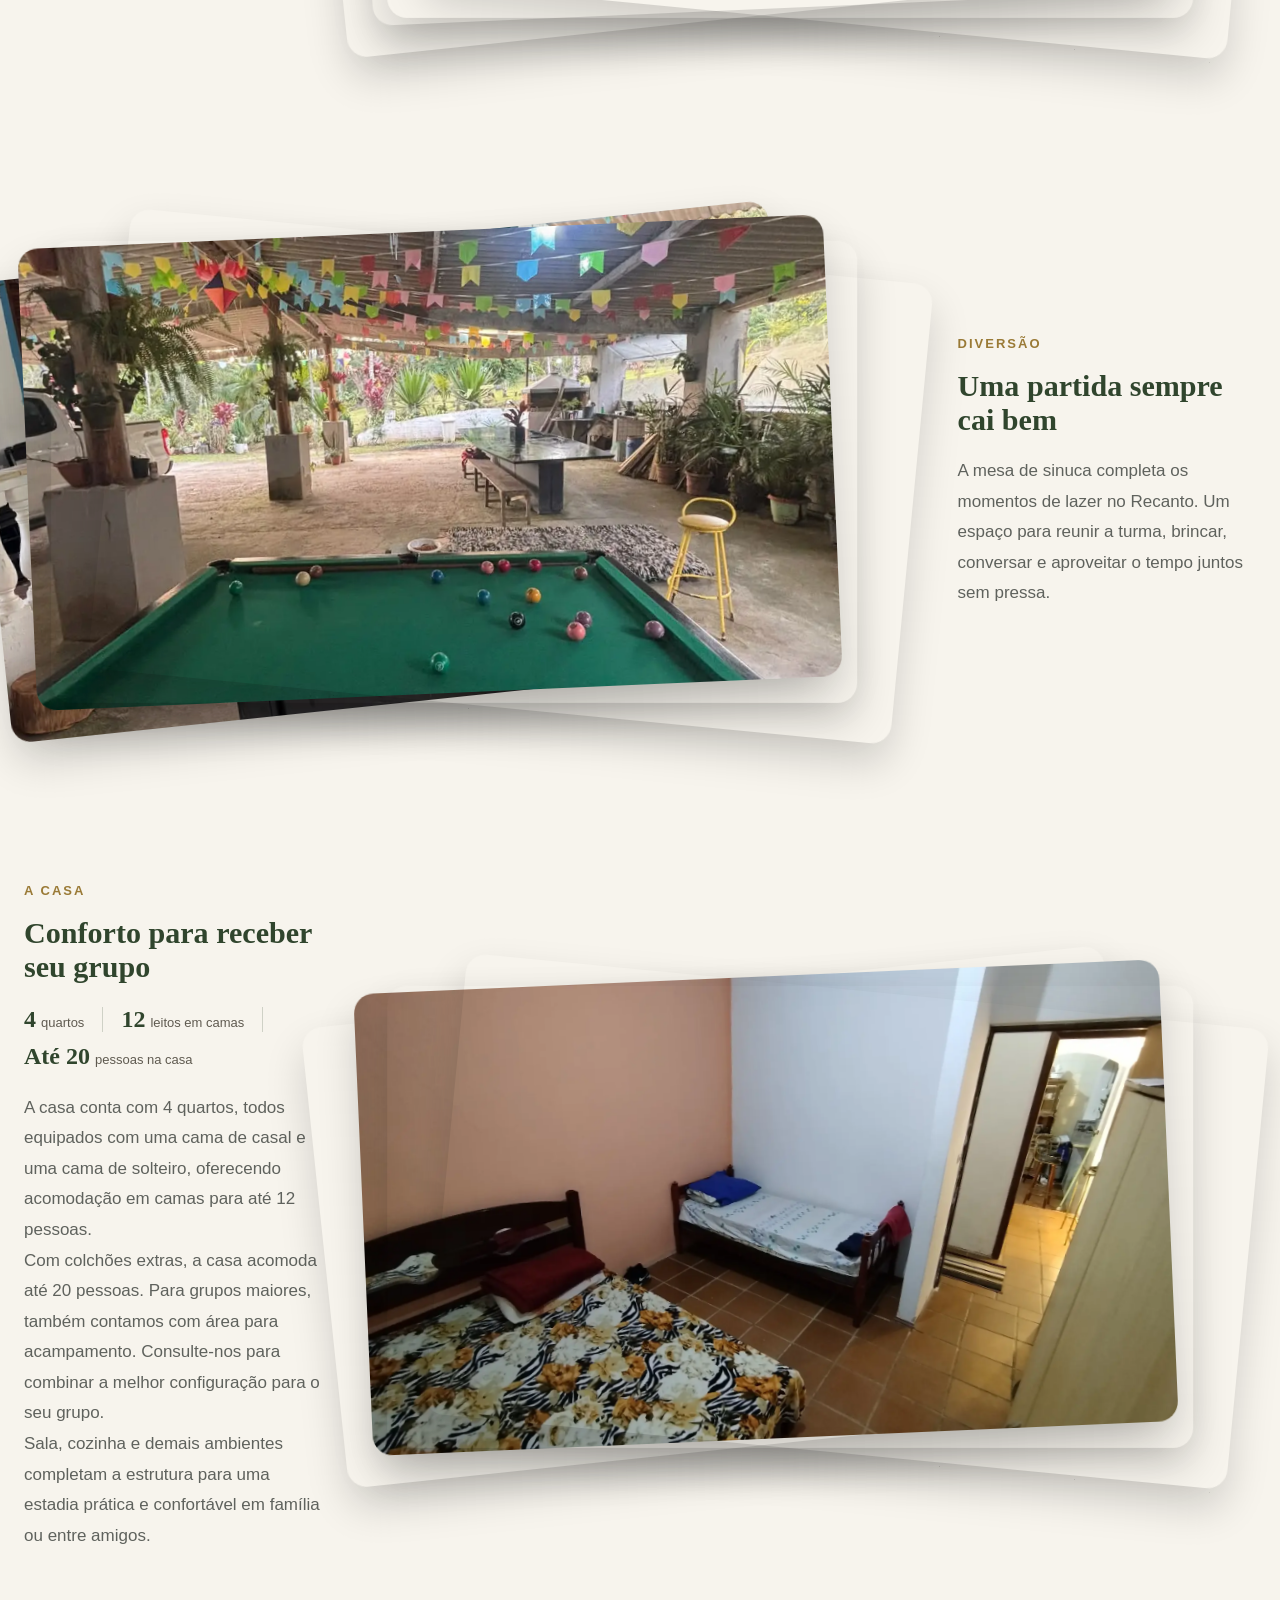
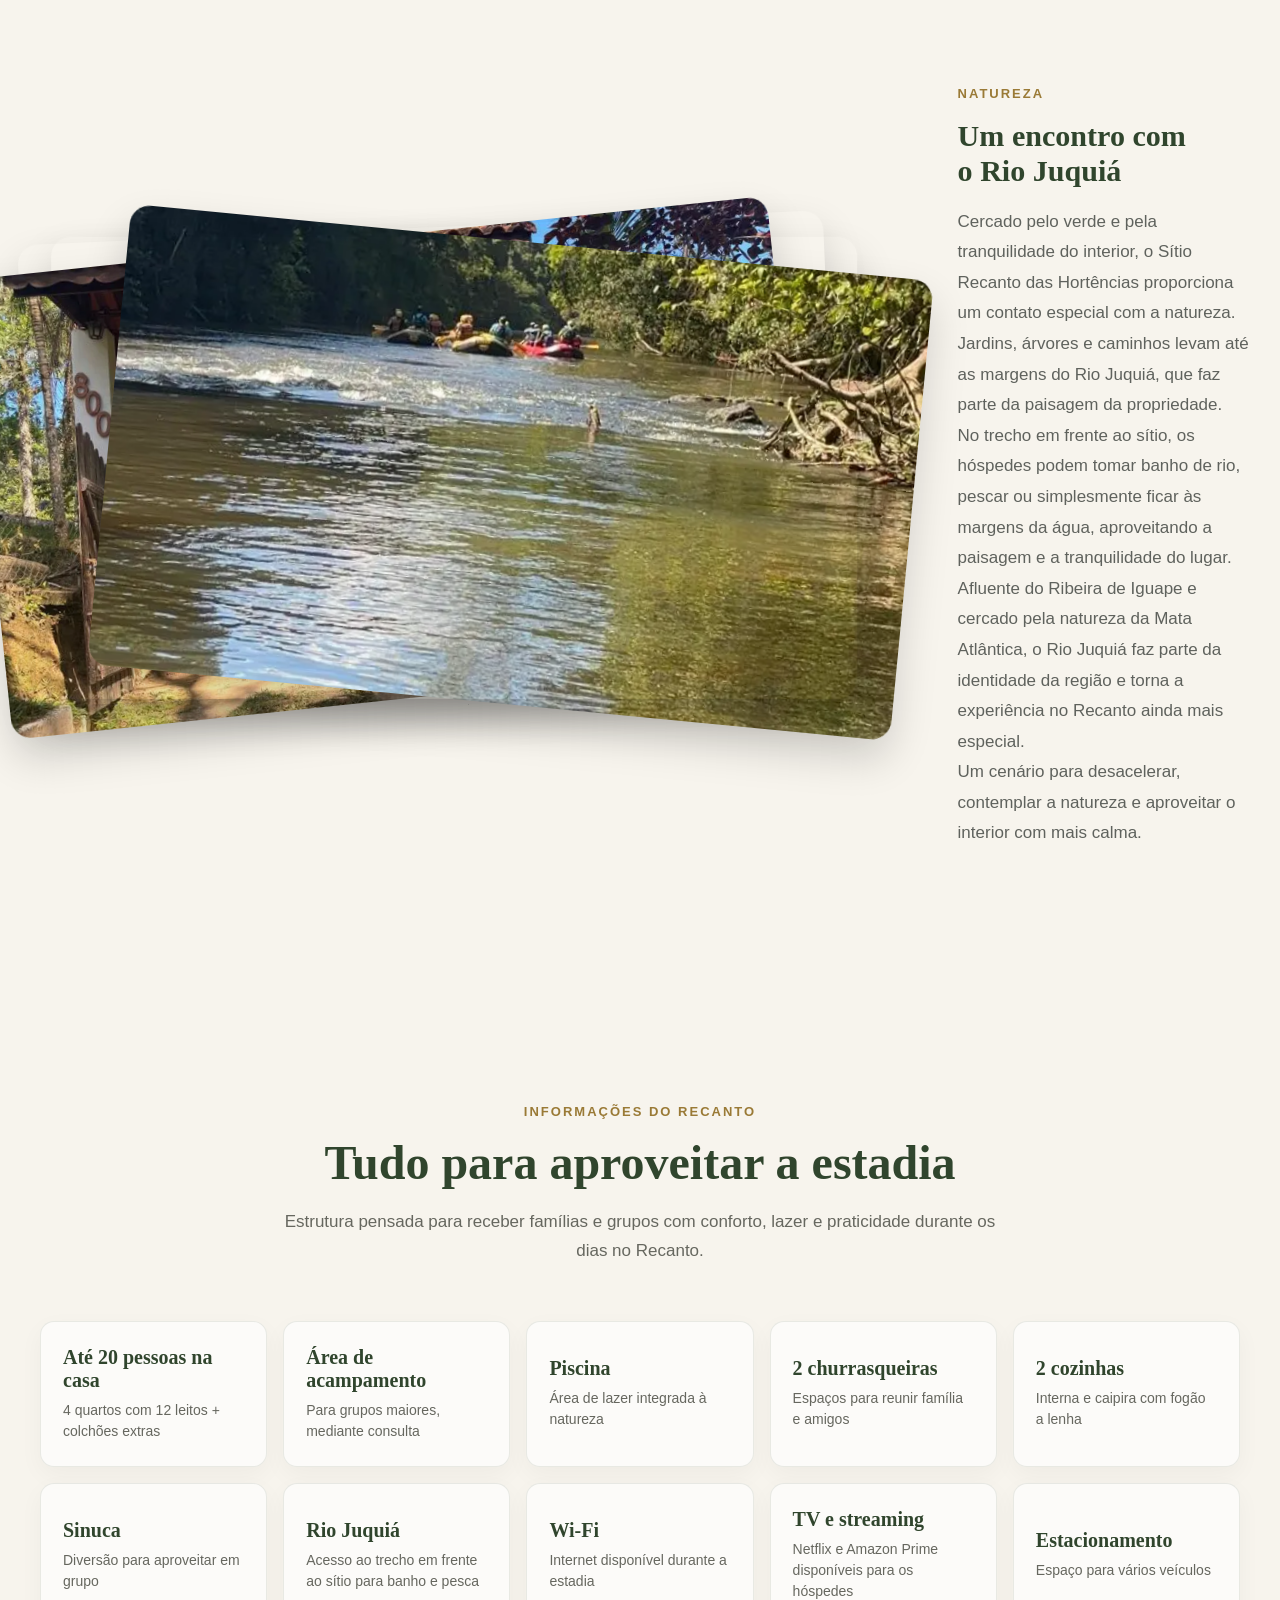
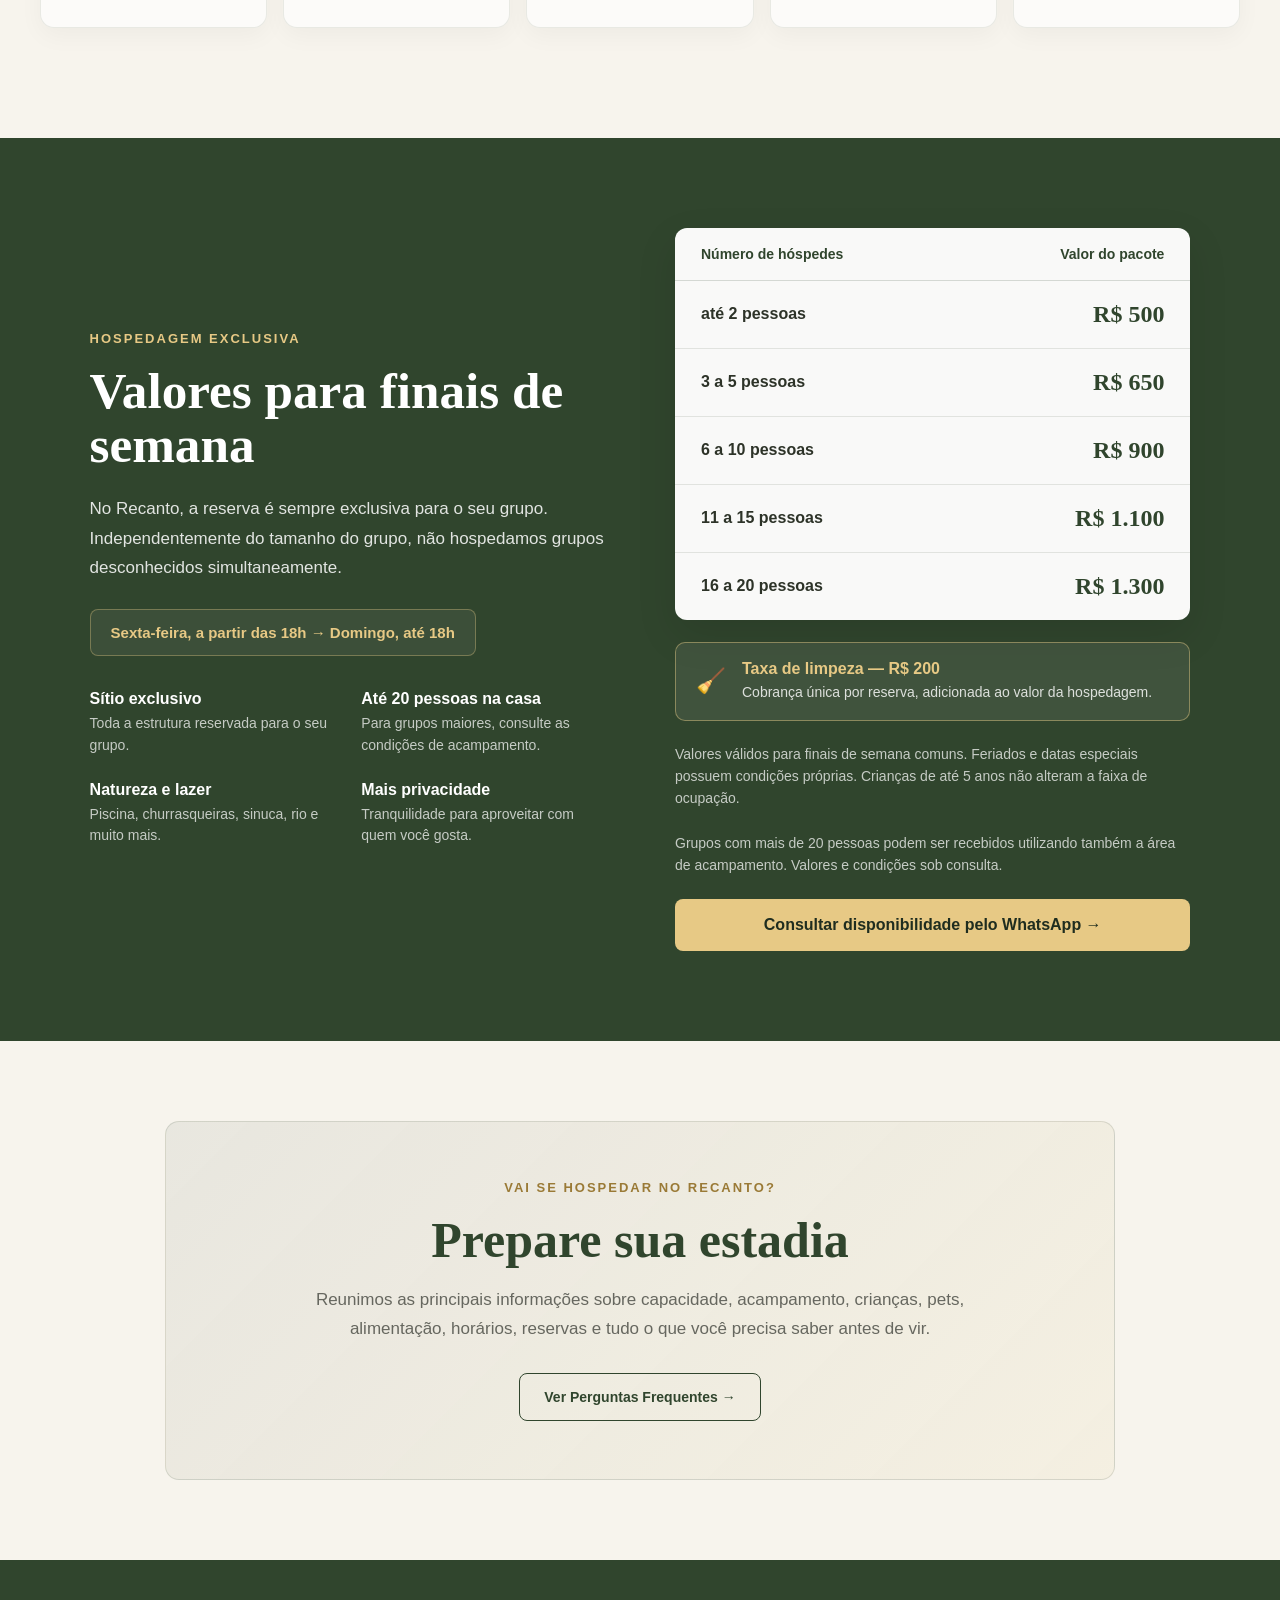
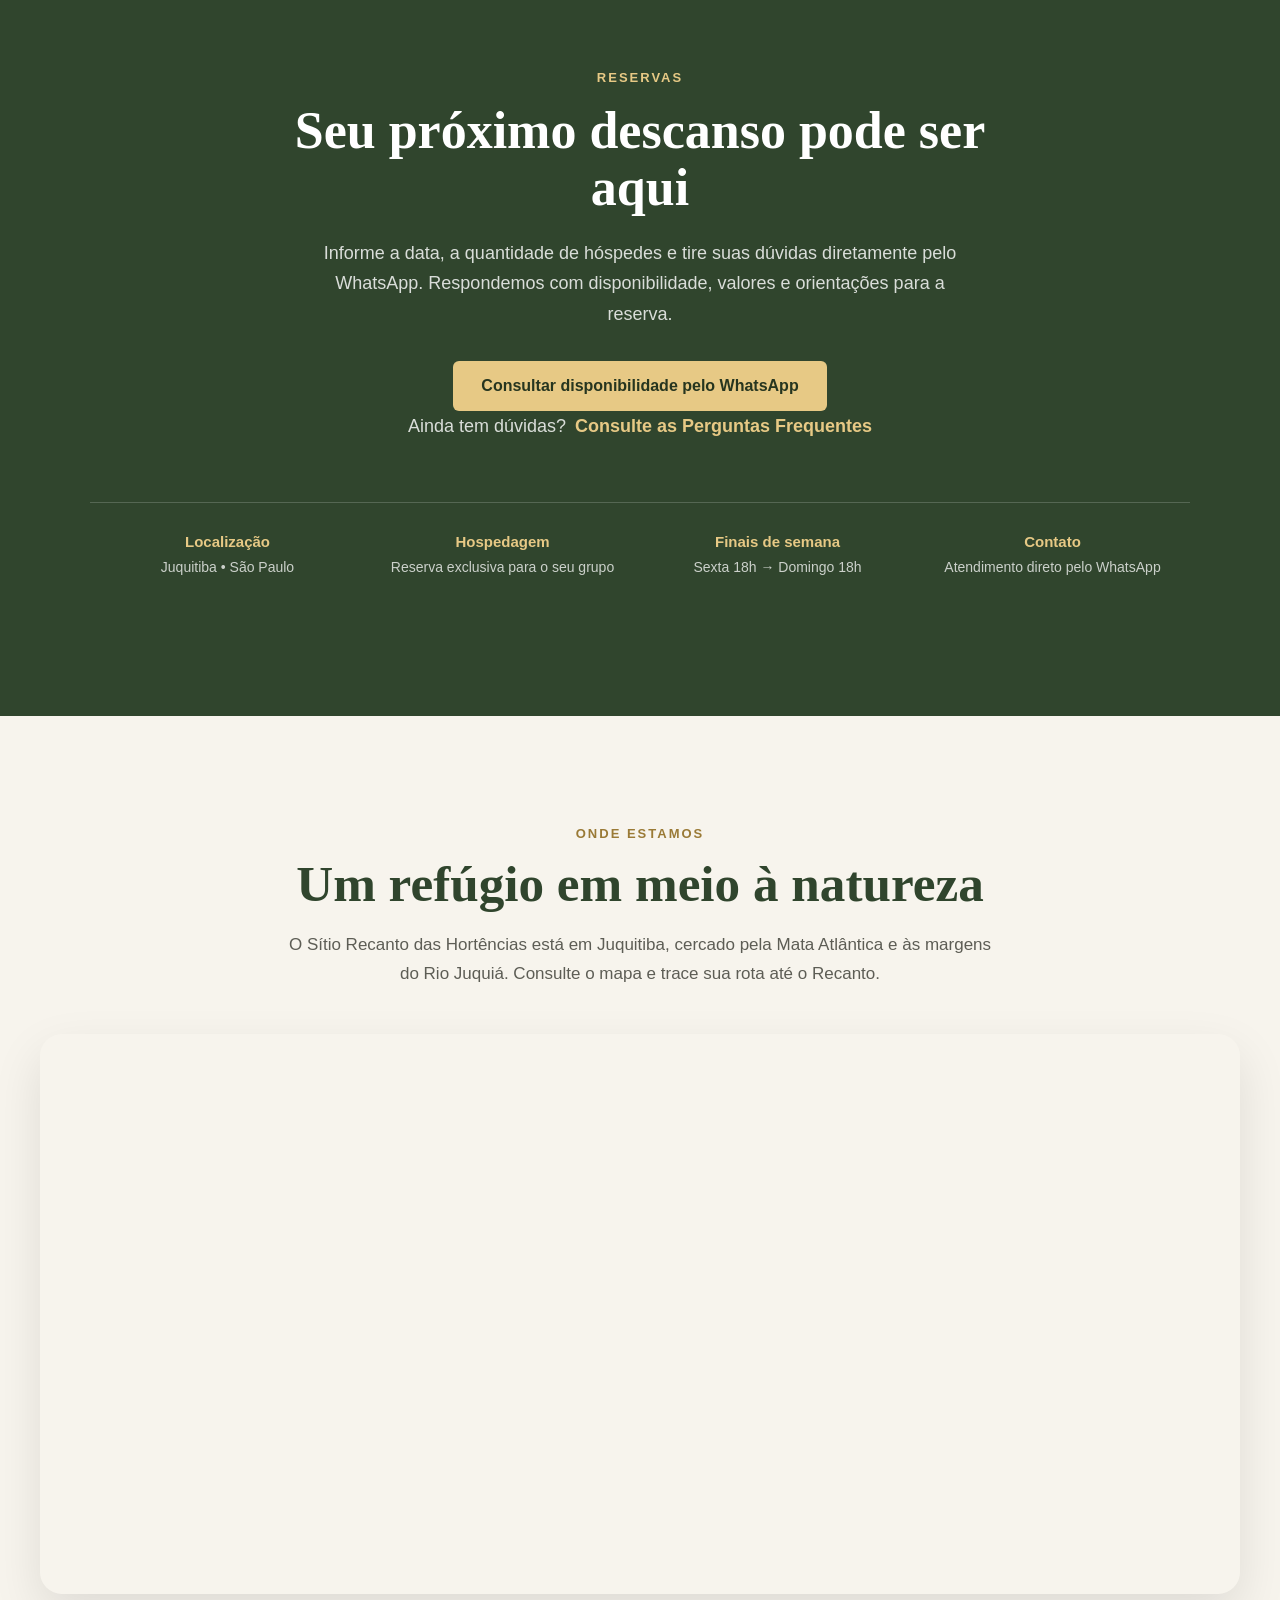
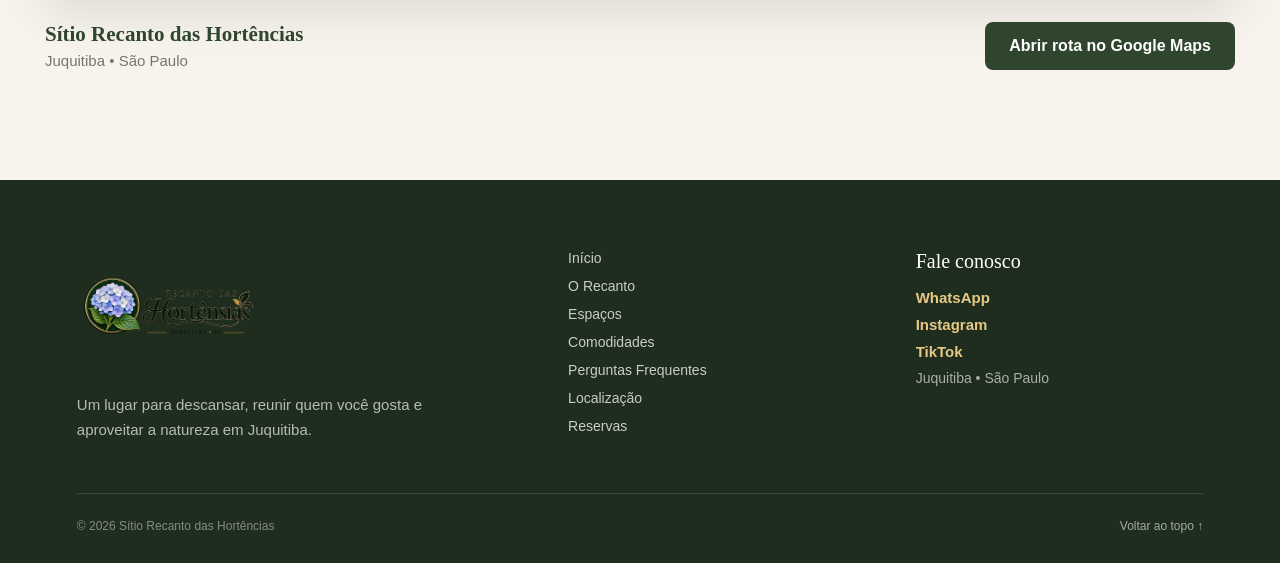
==== commit 2923087c: "adiciona taxa de limpeza" ====
--- a/index.html
+++ b/index.html
@@ -927,6 +927,14 @@
 
             </div>
 
+            <div class="taxa-limpeza" aria-label="Taxa de limpeza">
+                <div class="taxa-limpeza-icone" aria-hidden="true">🧹</div>
+                <div class="taxa-limpeza-texto">
+                    <strong>Taxa de limpeza — R$ 200</strong>
+                    <span>Cobrança única por reserva, adicionada ao valor da hospedagem.</span>
+                </div>
+            </div>
+
             <p class="valores-observacao">
                 Valores válidos para finais de semana comuns.
                 Feriados e datas especiais possuem condições próprias.
--- a/style.css
+++ b/style.css
@@ -2152,6 +2152,40 @@
     color: var(--verde-700);
 }
 
+.taxa-limpeza {
+    display: flex;
+    align-items: center;
+    gap: 16px;
+    margin: 0 0 22px;
+    padding: 17px 20px;
+    border: 1px solid rgba(231, 201, 133, 0.45);
+    border-radius: 10px;
+    background: rgba(255, 255, 255, 0.08);
+}
+
+.taxa-limpeza-icone {
+    flex: 0 0 auto;
+    font-size: 24px;
+    line-height: 1;
+}
+
+.taxa-limpeza-texto {
+    display: flex;
+    flex-direction: column;
+    gap: 4px;
+}
+
+.taxa-limpeza-texto strong {
+    color: var(--dourado);
+    font-size: 16px;
+}
+
+.taxa-limpeza-texto span {
+    color: rgba(255, 255, 255, 0.82);
+    font-size: 14px;
+    line-height: 1.5;
+}
+
 .valores-observacao {
     margin: 0 0 22px;
     font-size: 14px;
@@ -2236,6 +2270,11 @@
         font-size: 21px;
     }
 
+    .taxa-limpeza {
+        align-items: flex-start;
+        padding: 16px;
+    }
+
 }
 /* =========================================================
    MANUAL DE BOAS-VINDAS
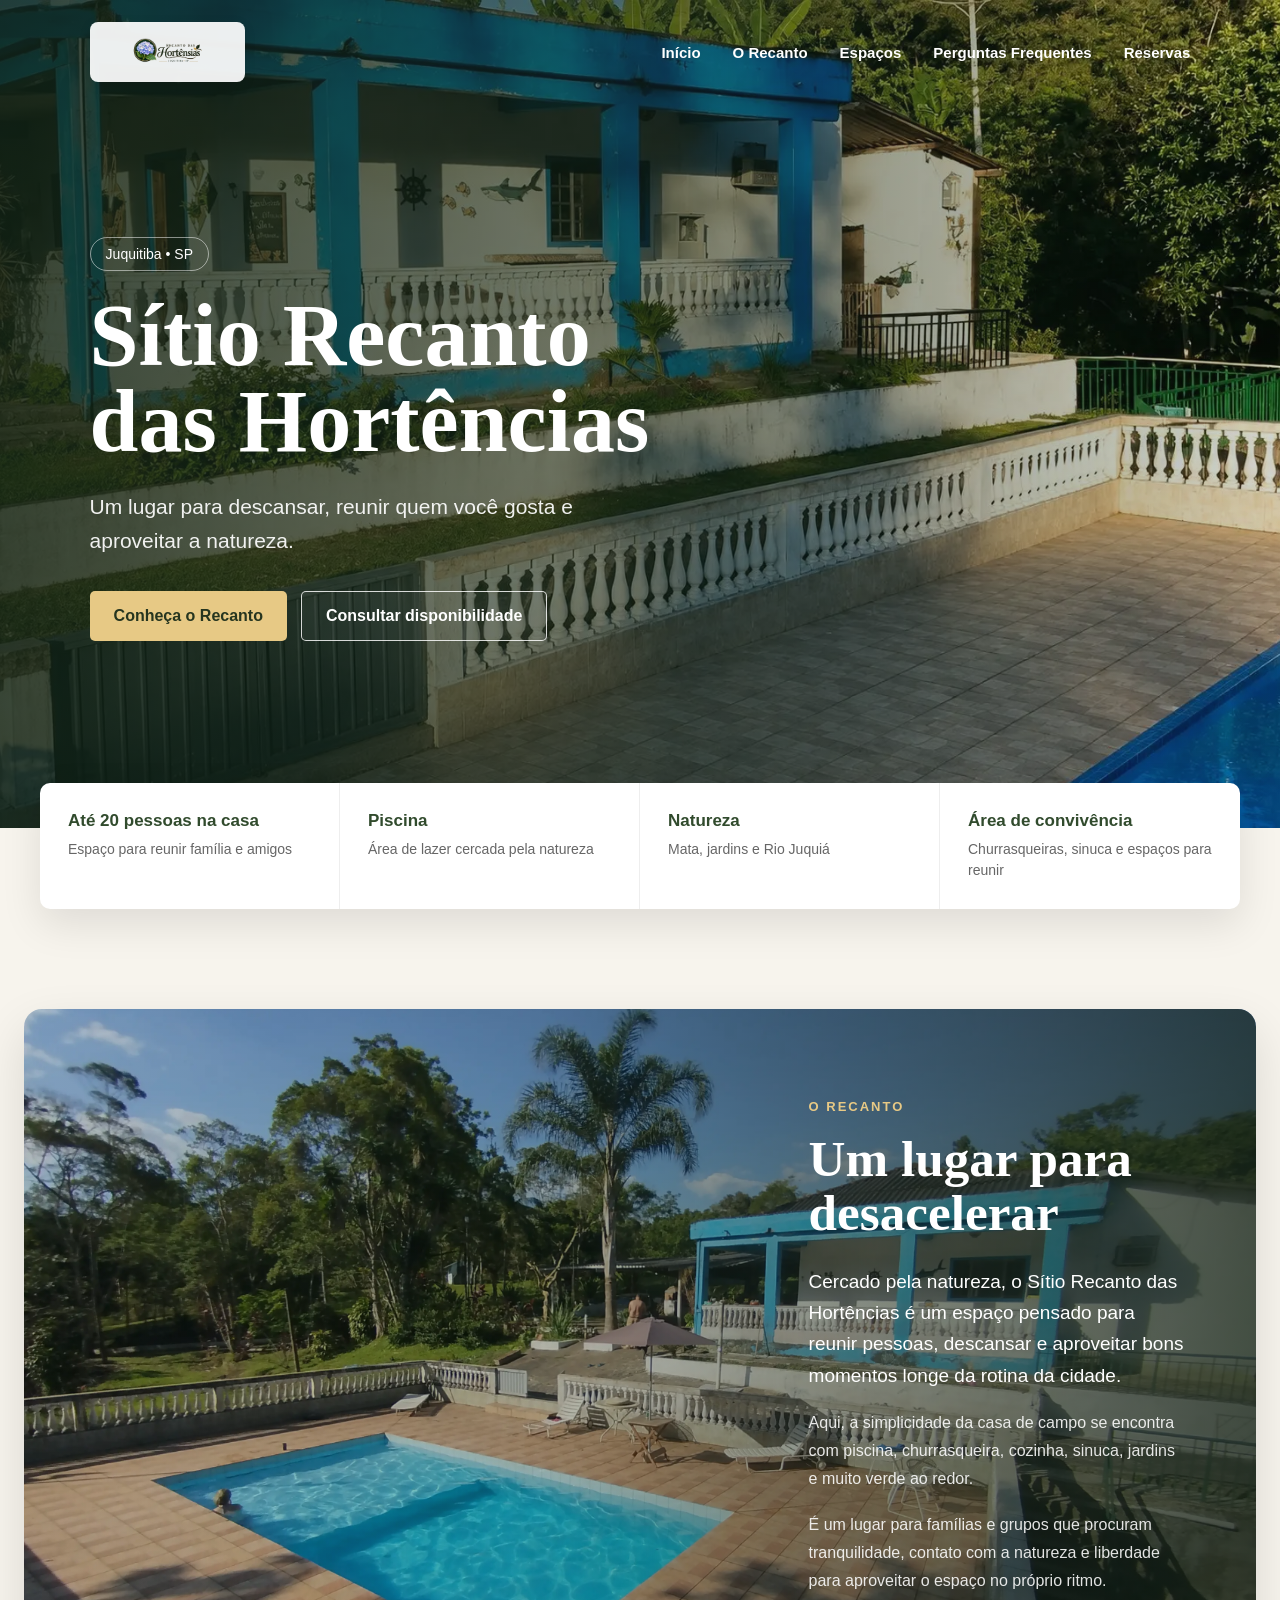
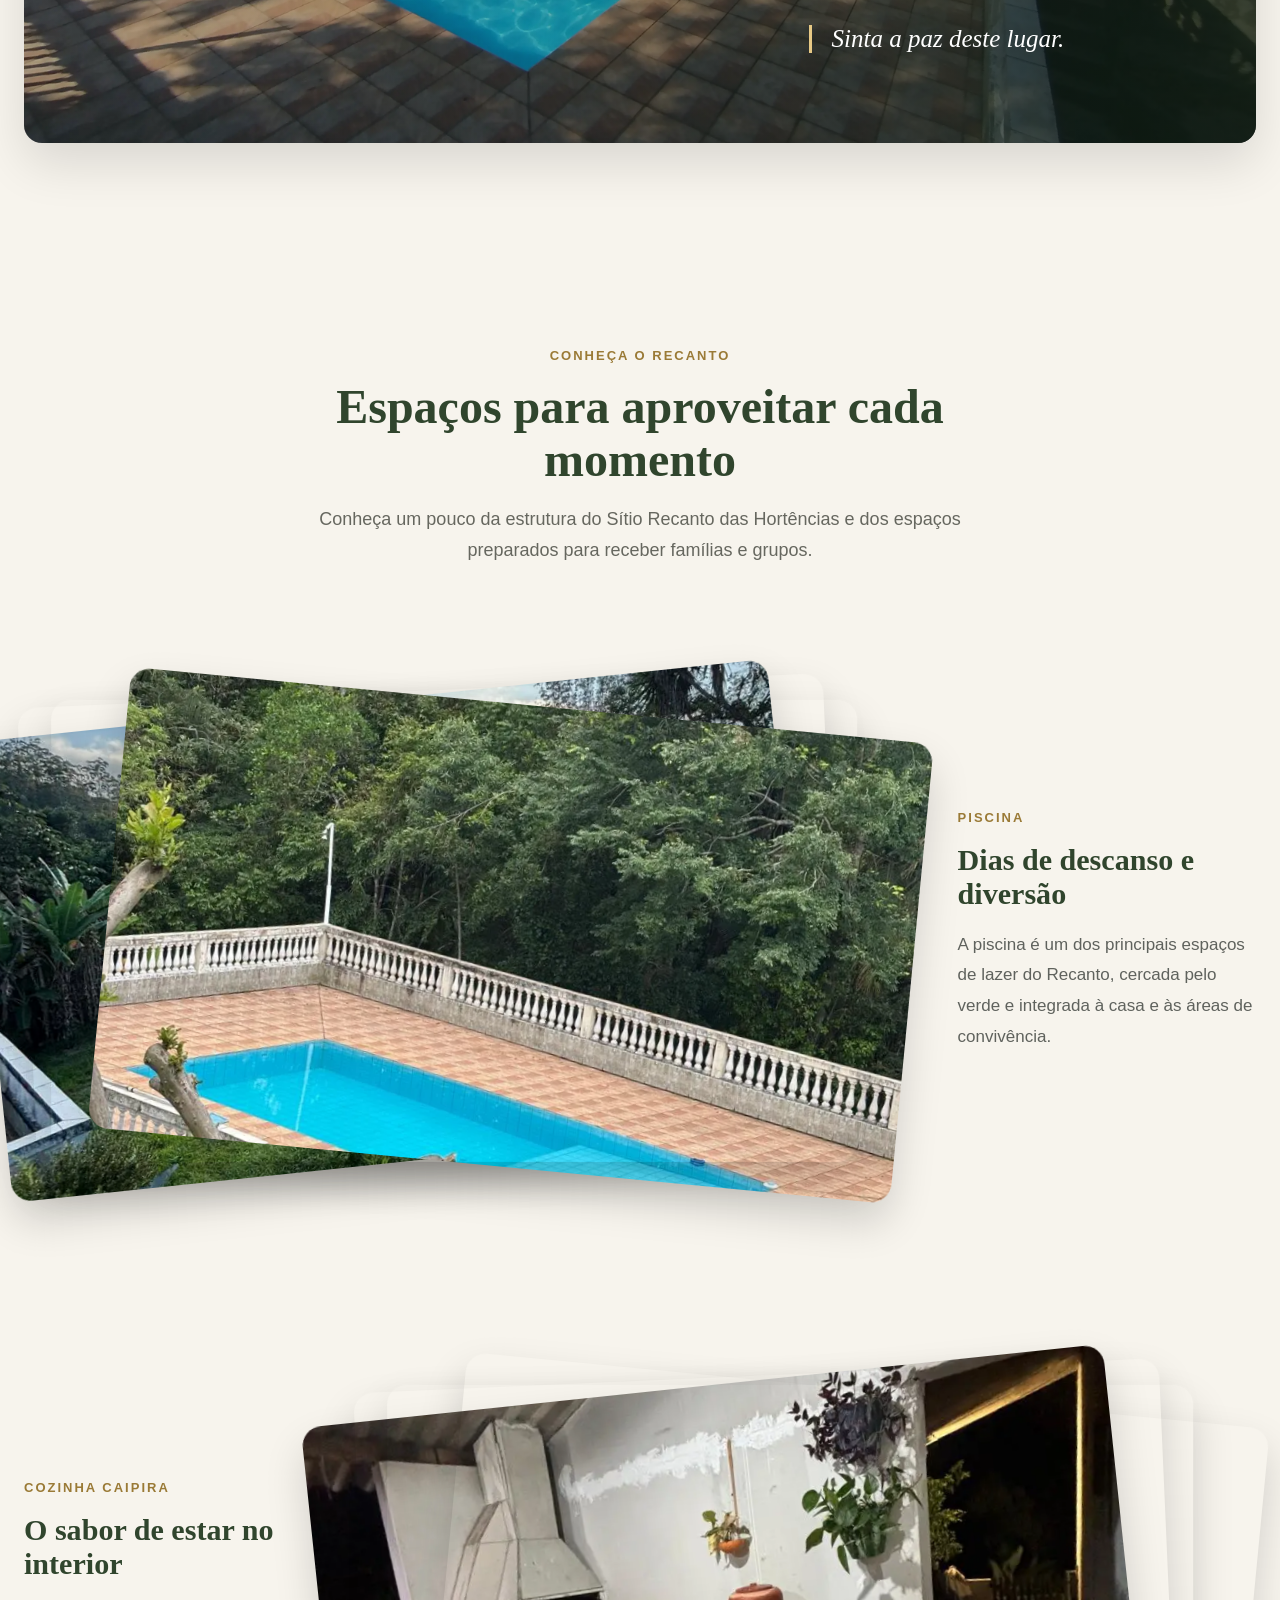
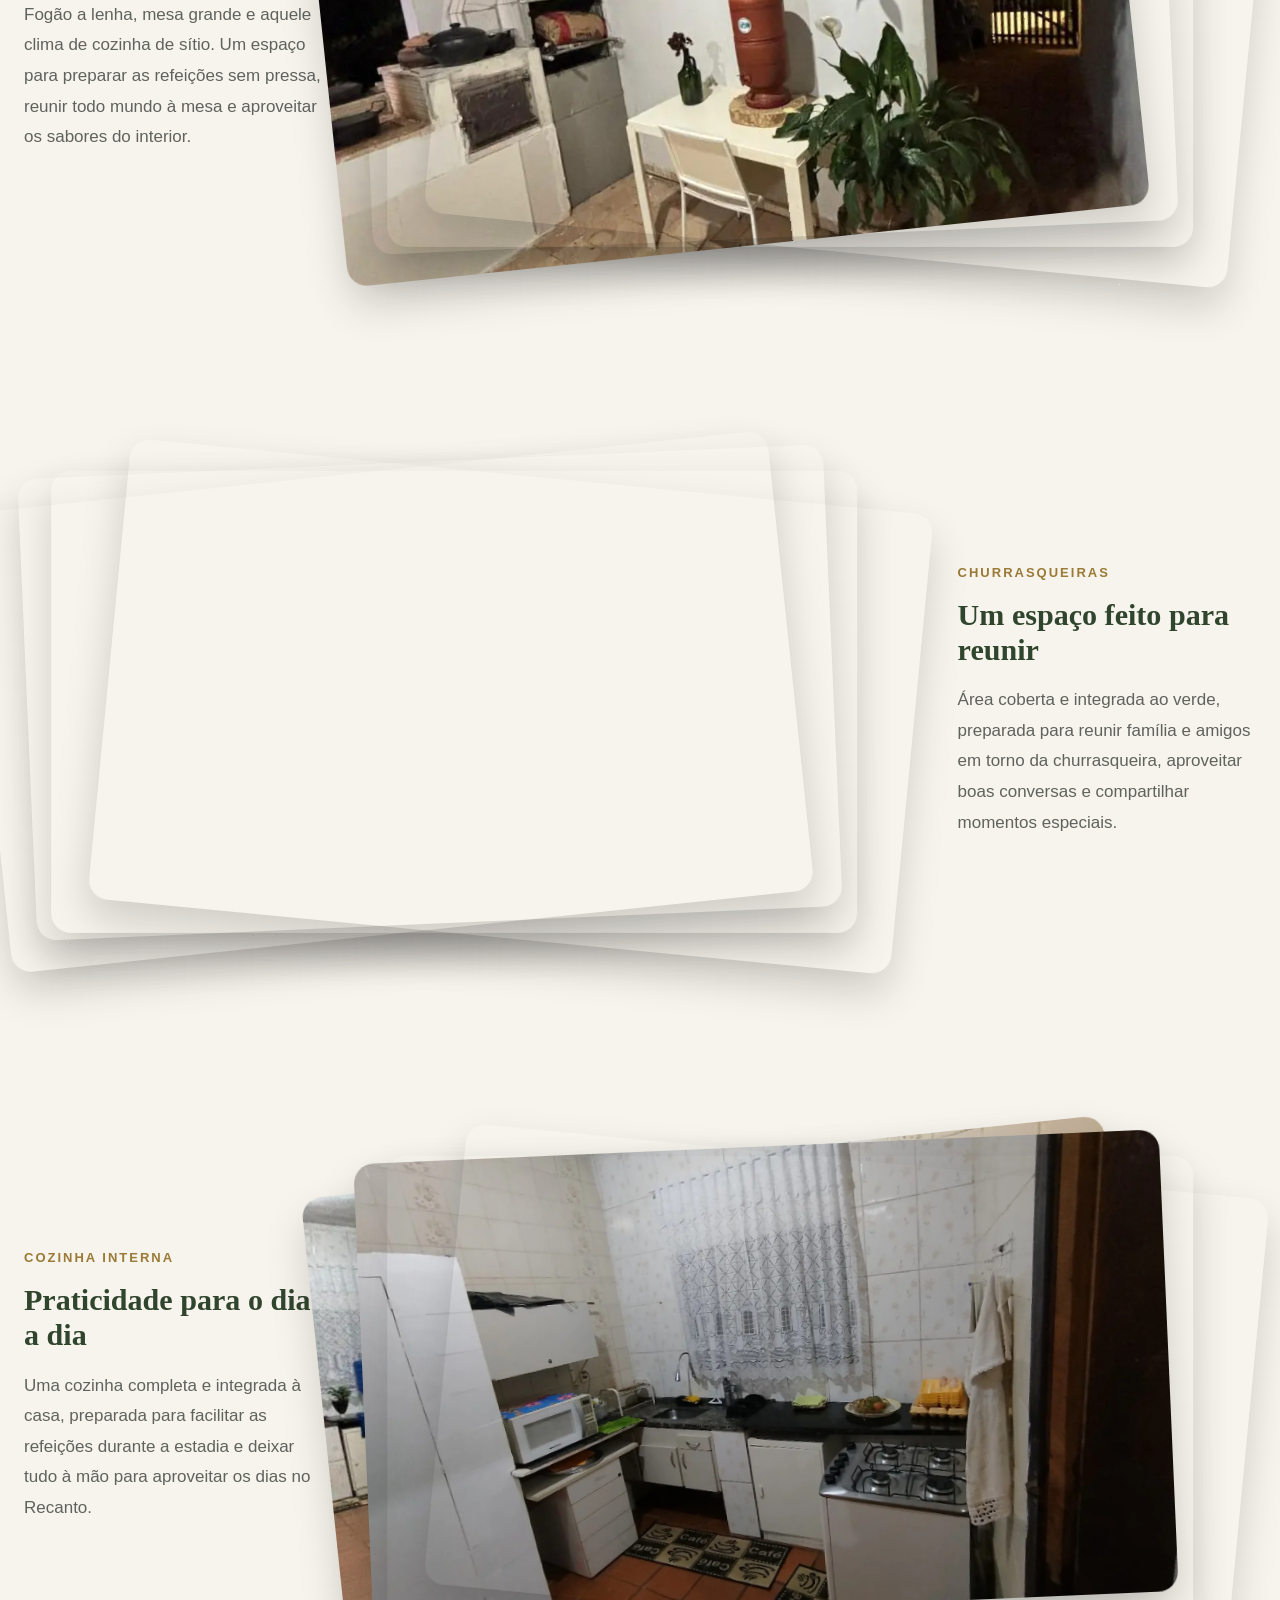
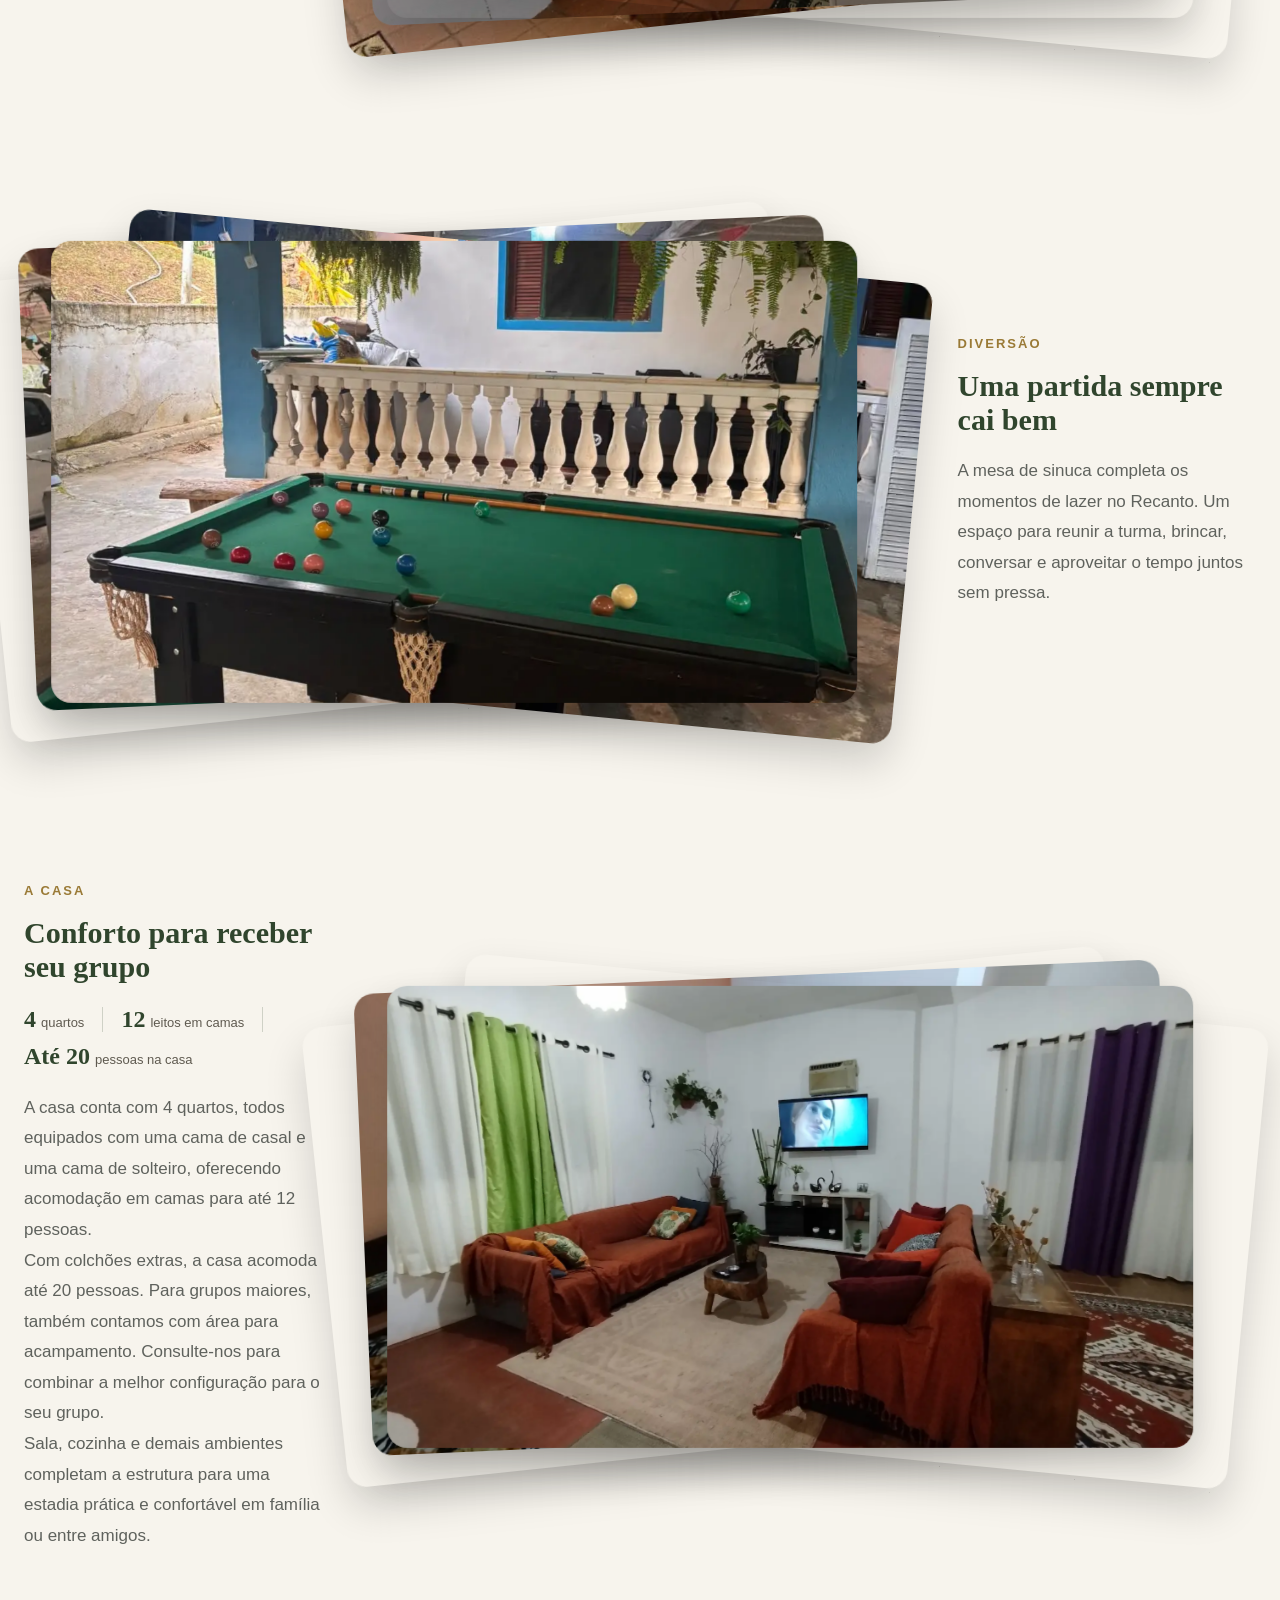
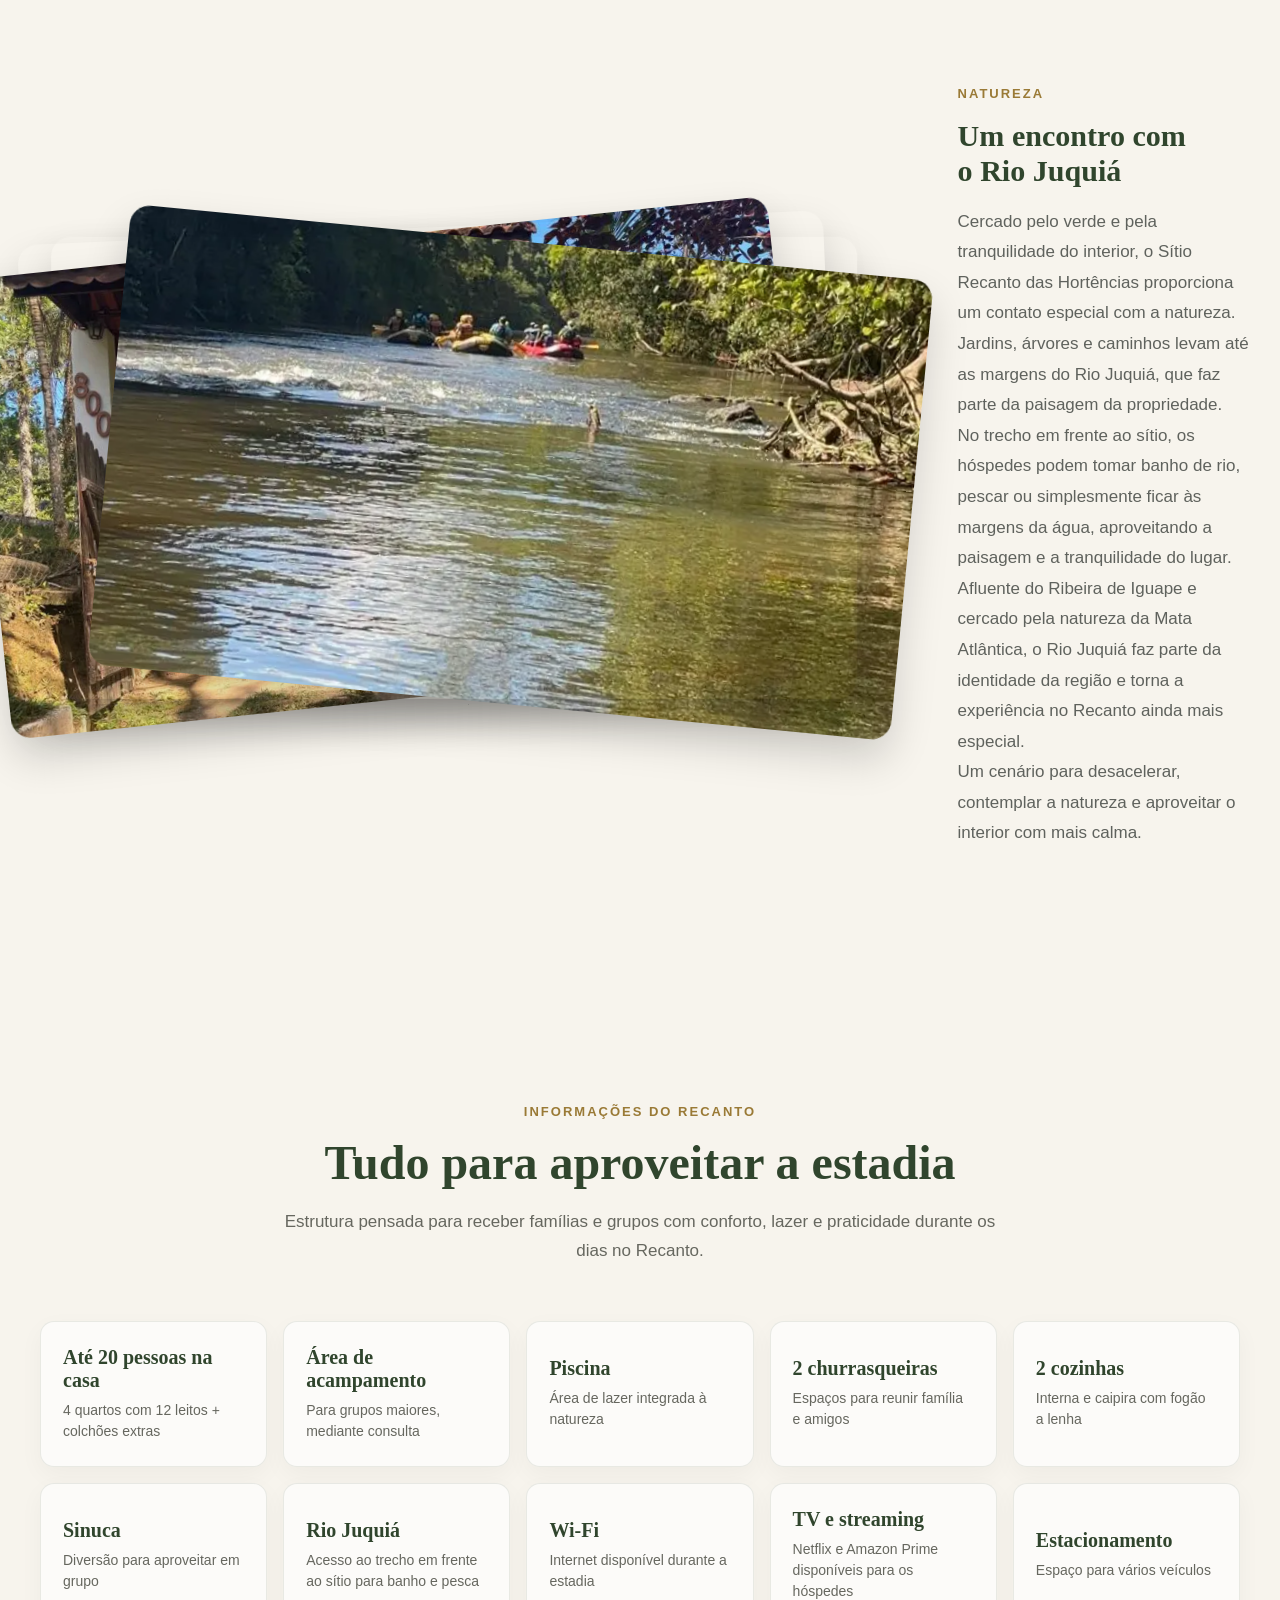
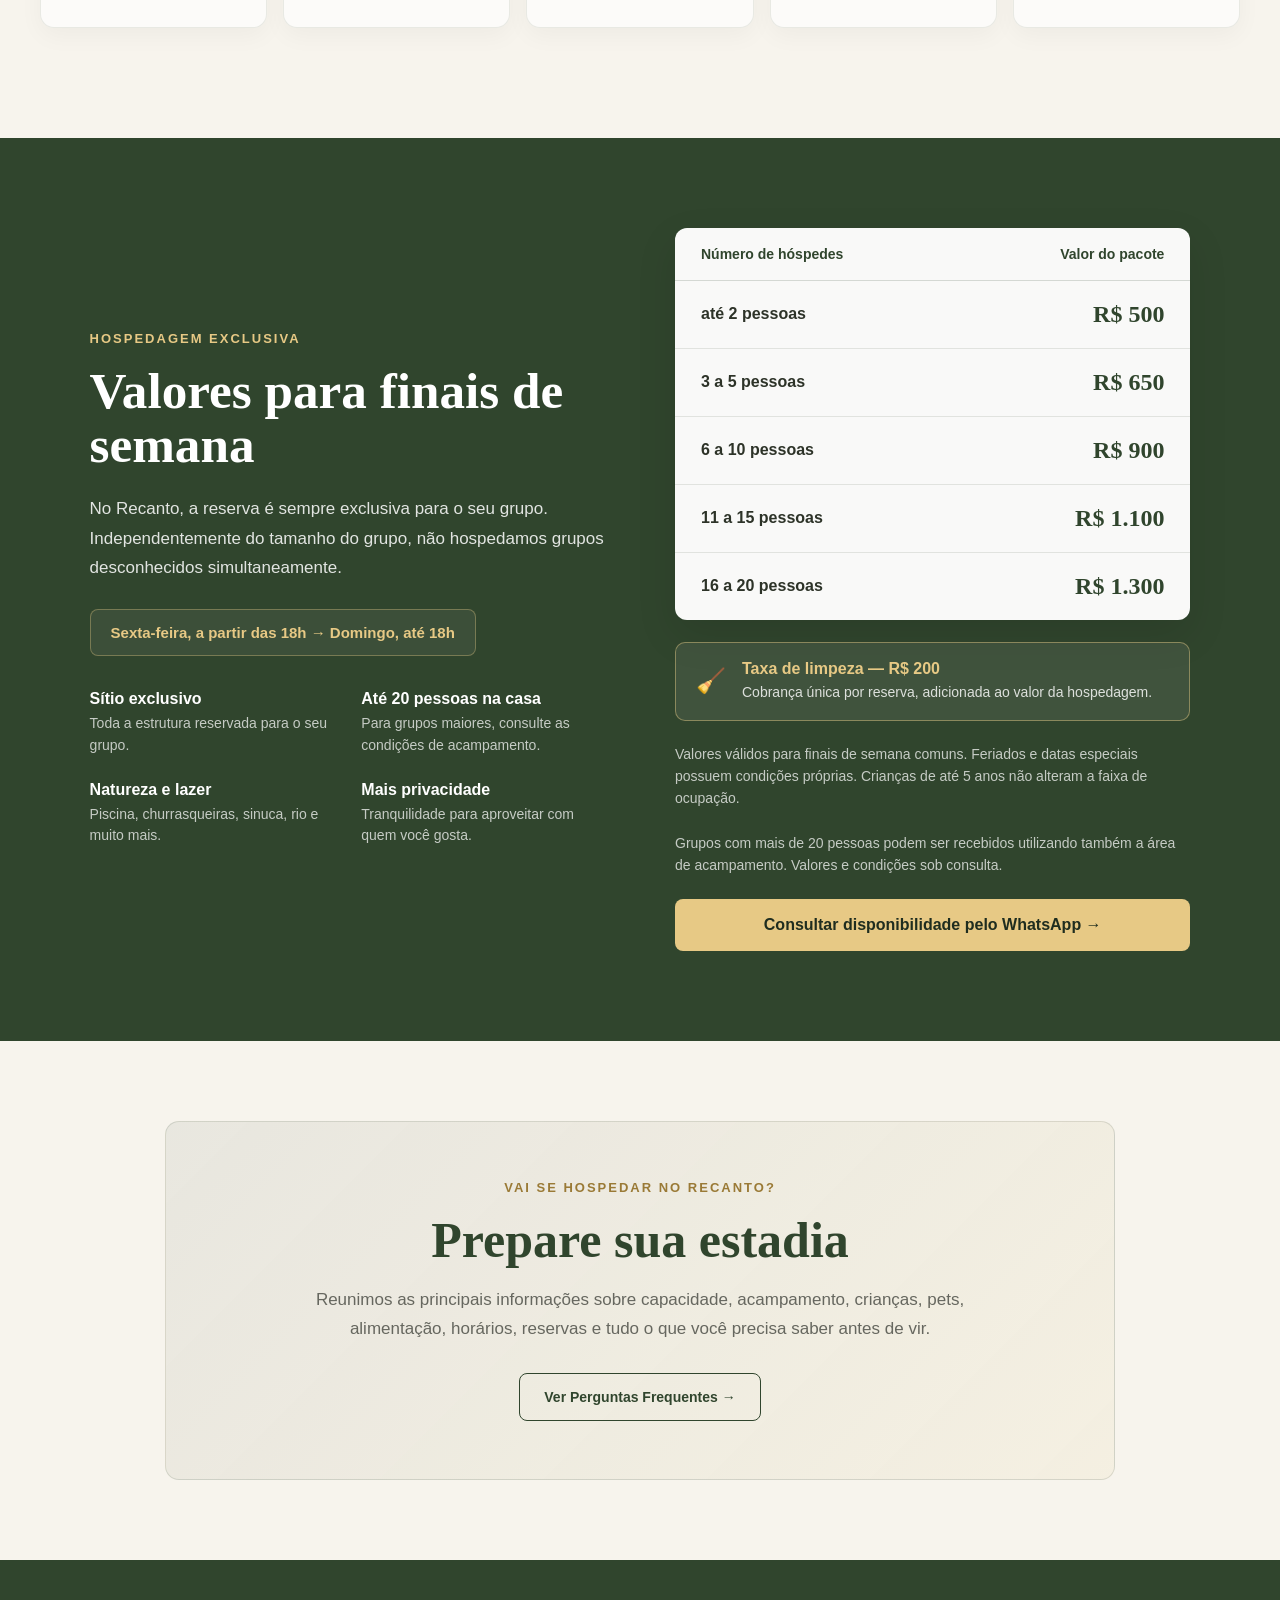
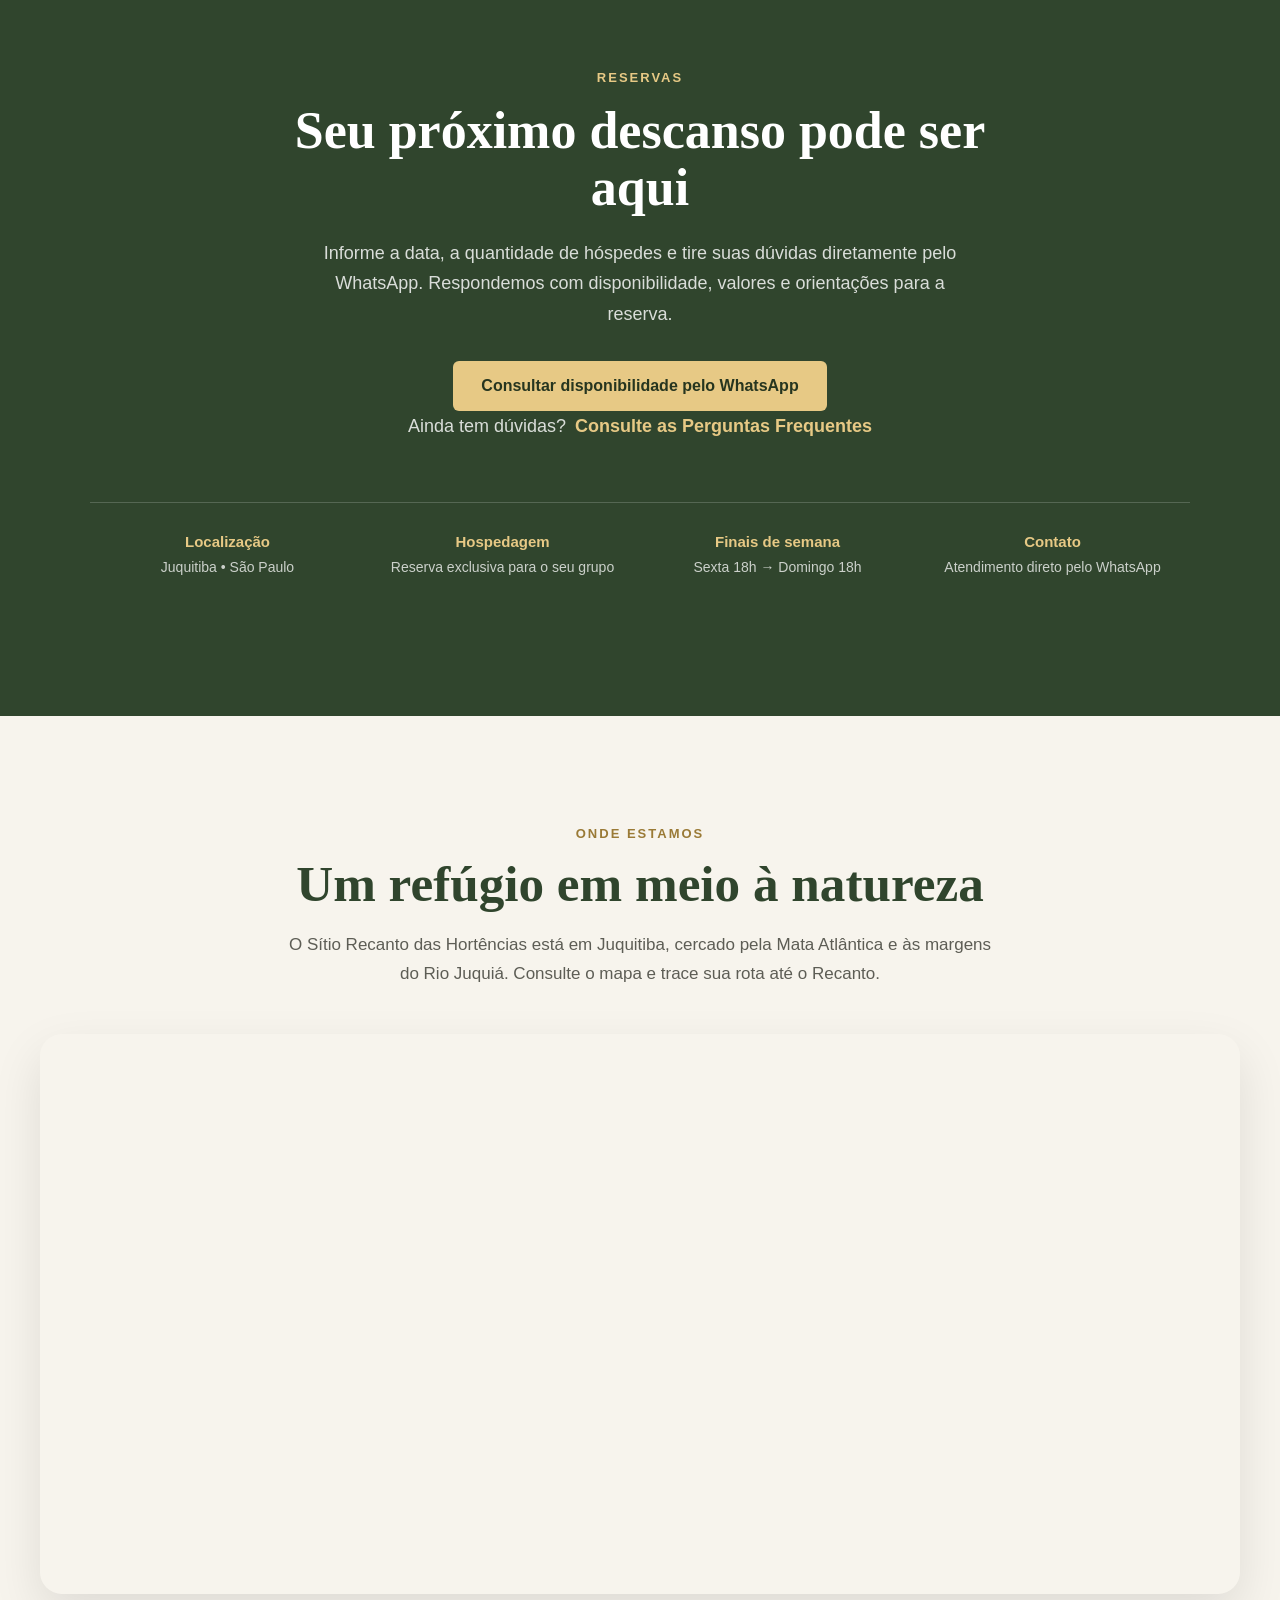
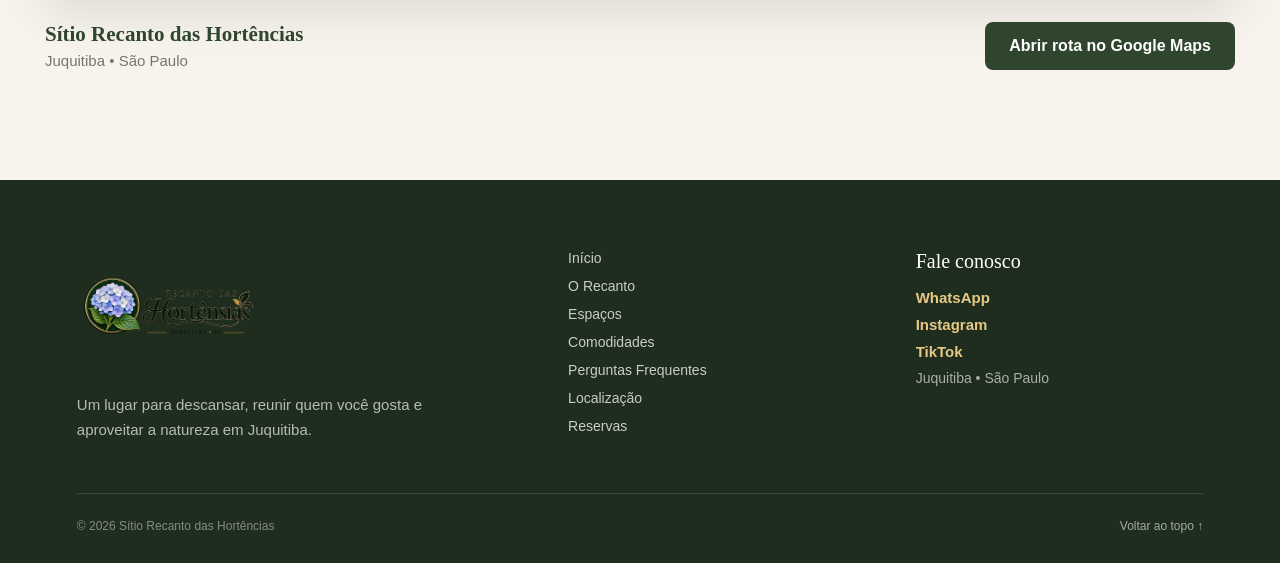
==== commit 8c0522fa: "atualiza numero whatsapp" ====
--- a/index.html
+++ b/index.html
@@ -91,7 +91,7 @@
         "description": "Sítio Recanto das Hortências em Juquitiba, SP. A casa acomoda até 20 pessoas e grupos maiores podem utilizar também a área de acampamento, mediante consulta.",
         "url": "https://sitiorecantodashortencias.com.br/",
         "image": "https://sitiorecantodashortencias.com.br/assets/images/piscina4.webp",
-        "telephone": "+55 11 98108-4204",
+        "telephone": "+55 11 91064-3715",
         "sameAs": [
             "https://www.instagram.com/sitio.recanto.das.hortencias/",
             "https://www.tiktok.com/@recanto.das.hortencias"
@@ -199,7 +199,7 @@
                     </a>
 
                     <a
-                        href="https://wa.me/5511981084204?text=Ol%C3%A1!%20Gostaria%20de%20consultar%20a%20disponibilidade%20do%20S%C3%ADtio%20Recanto%20das%20Hort%C3%AAncias."
+                        href="https://wa.me/5511910643715?text=Ol%C3%A1!%20Gostaria%20de%20consultar%20a%20disponibilidade%20do%20S%C3%ADtio%20Recanto%20das%20Hort%C3%AAncias."
                         target="_blank"
                         rel="noopener noreferrer"
                         class="btn-secondary"
@@ -947,7 +947,7 @@
             </p>
 
             <a
-                href="https://wa.me/5511981084204"
+                href="https://wa.me/5511910643715"
                 class="btn-primary"
                 target="_blank"
                 rel="noopener"
@@ -1009,7 +1009,7 @@
                 </p>
 
                 <a
-                    href="https://wa.me/5511981084204?text=Ol%C3%A1!%20Gostaria%20de%20consultar%20a%20disponibilidade%20do%20S%C3%ADtio%20Recanto%20das%20Hort%C3%AAncias."
+                    href="https://wa.me/5511910643715?text=Ol%C3%A1!%20Gostaria%20de%20consultar%20a%20disponibilidade%20do%20S%C3%ADtio%20Recanto%20das%20Hort%C3%AAncias."
                     target="_blank"
                     rel="noopener noreferrer"
                     class="btn-whatsapp"
@@ -1157,7 +1157,7 @@
                 <strong>Fale conosco</strong>
 
                 <a
-                    href="https://wa.me/5511981084204?text=Ol%C3%A1!%20Gostaria%20de%20consultar%20a%20disponibilidade%20do%20S%C3%ADtio%20Recanto%20das%20Hort%C3%AAncias."
+                    href="https://wa.me/5511910643715?text=Ol%C3%A1!%20Gostaria%20de%20consultar%20a%20disponibilidade%20do%20S%C3%ADtio%20Recanto%20das%20Hort%C3%AAncias."
                     target="_blank"
                     rel="noopener noreferrer"
                 >
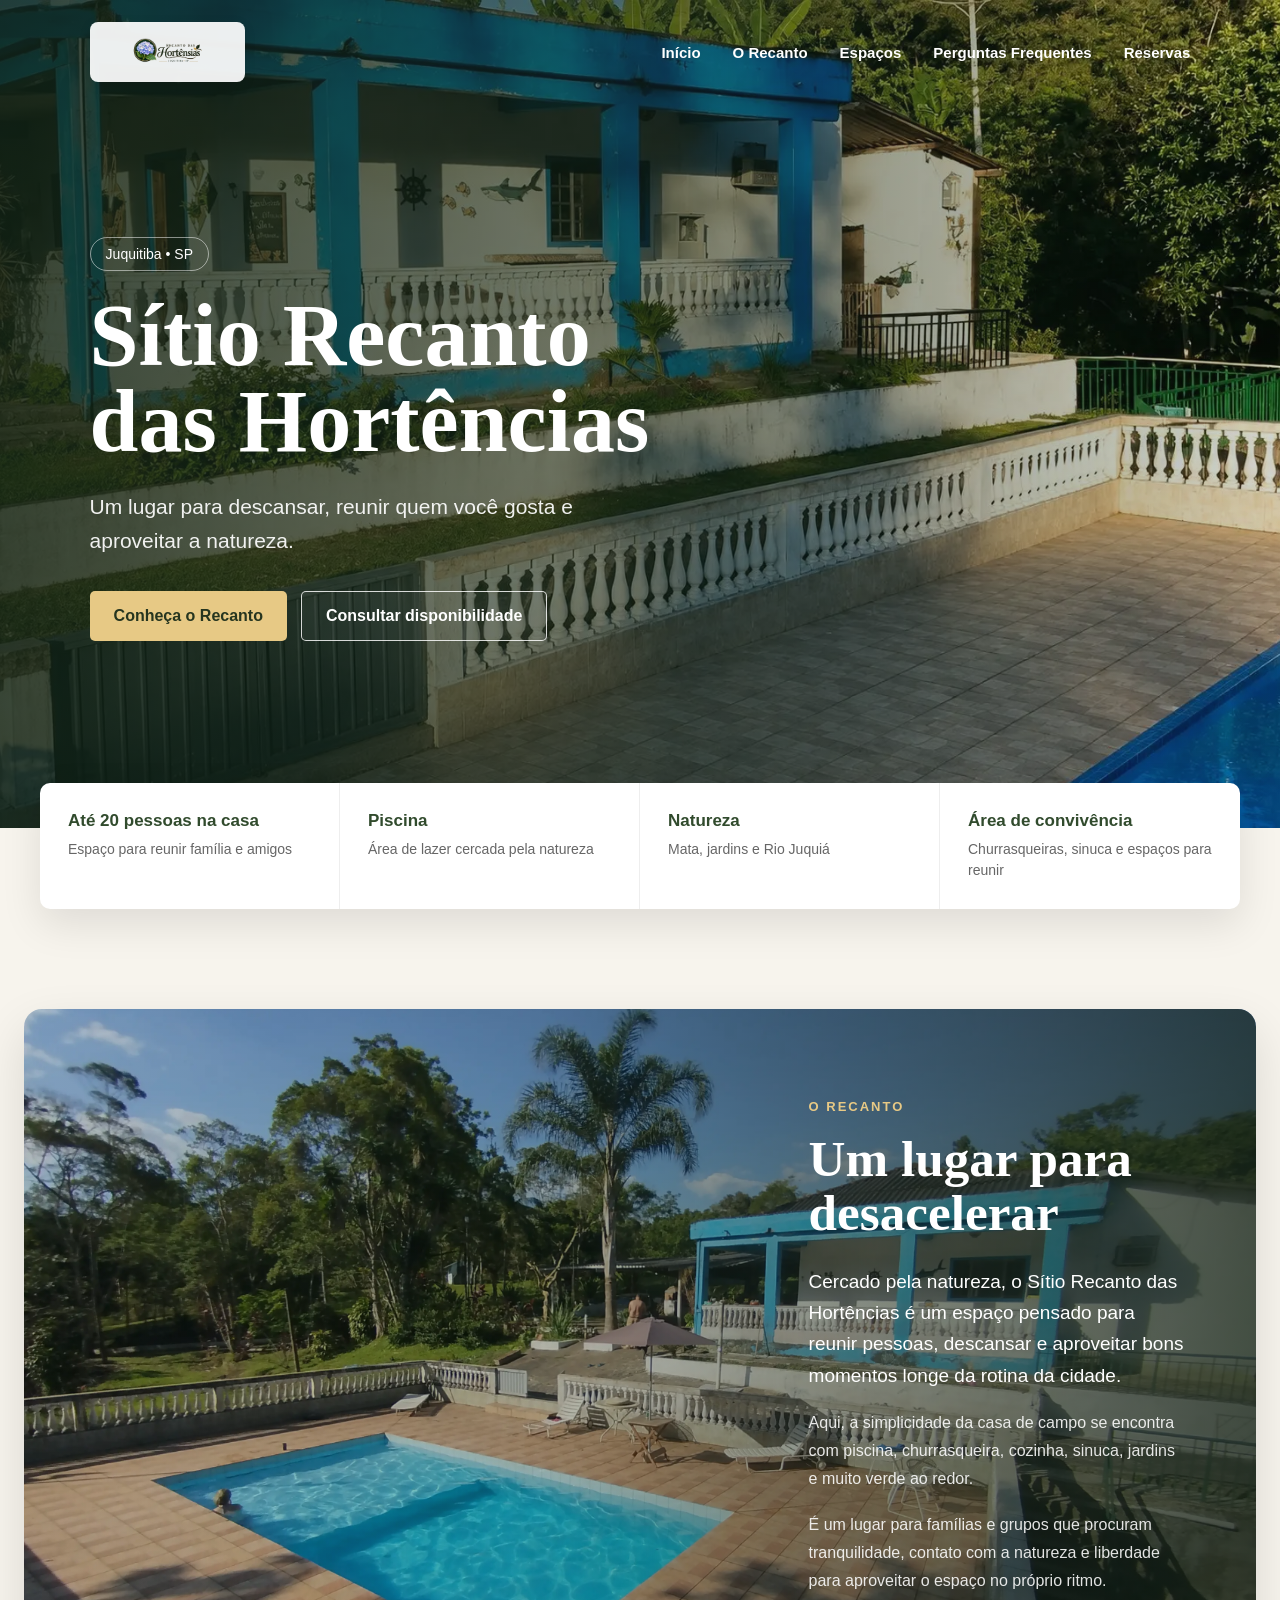
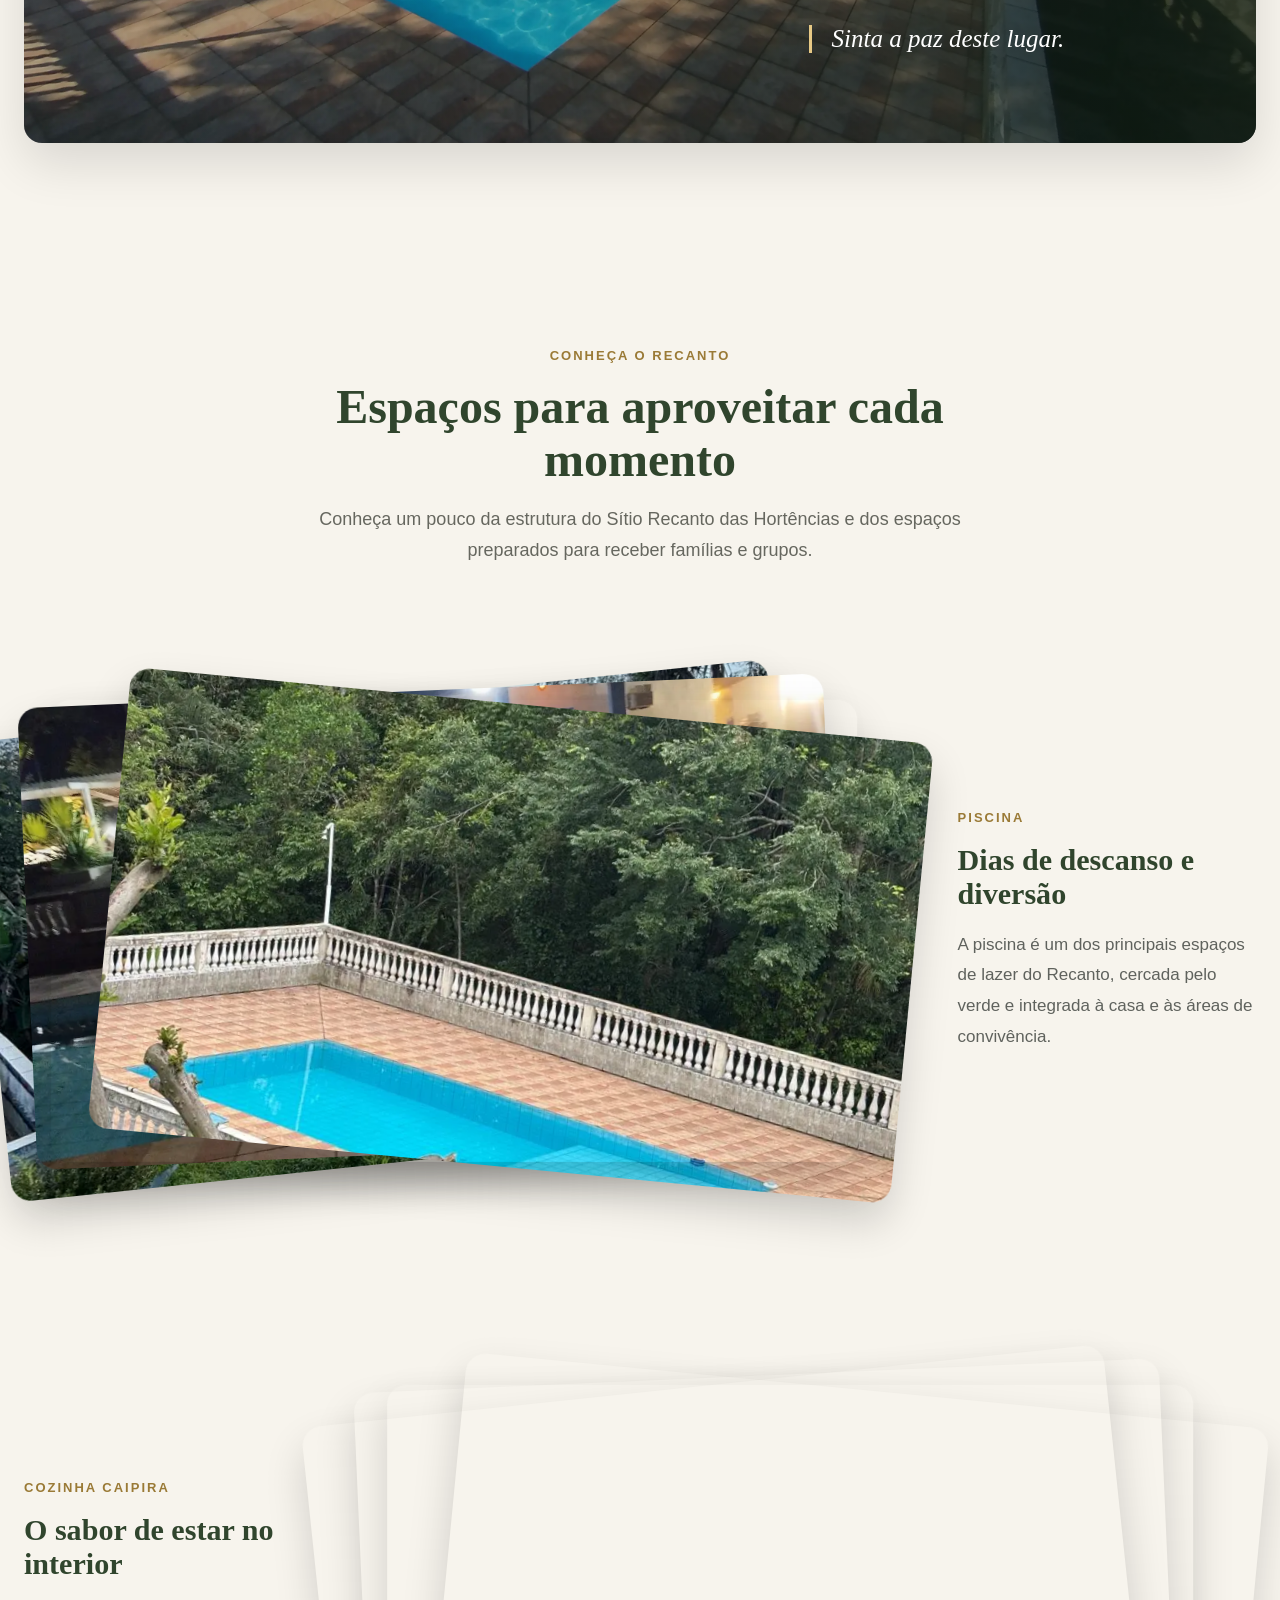
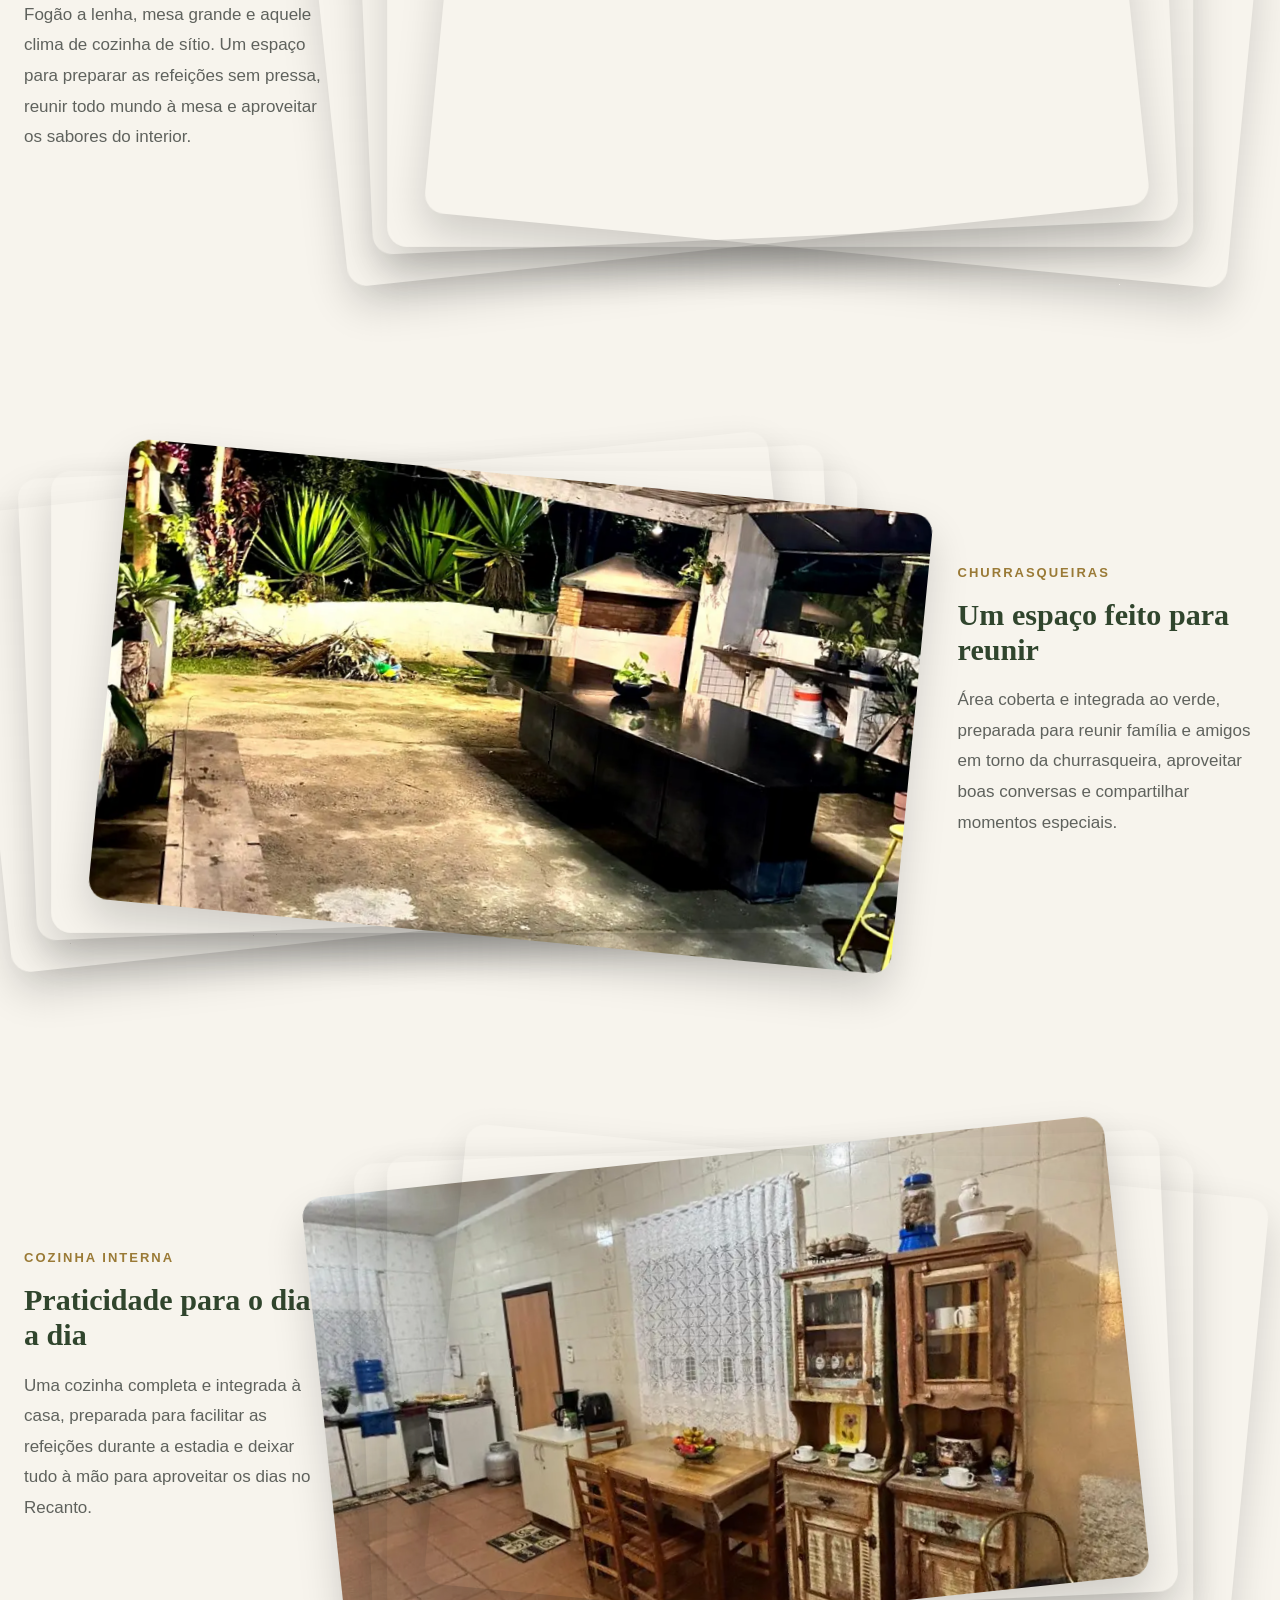
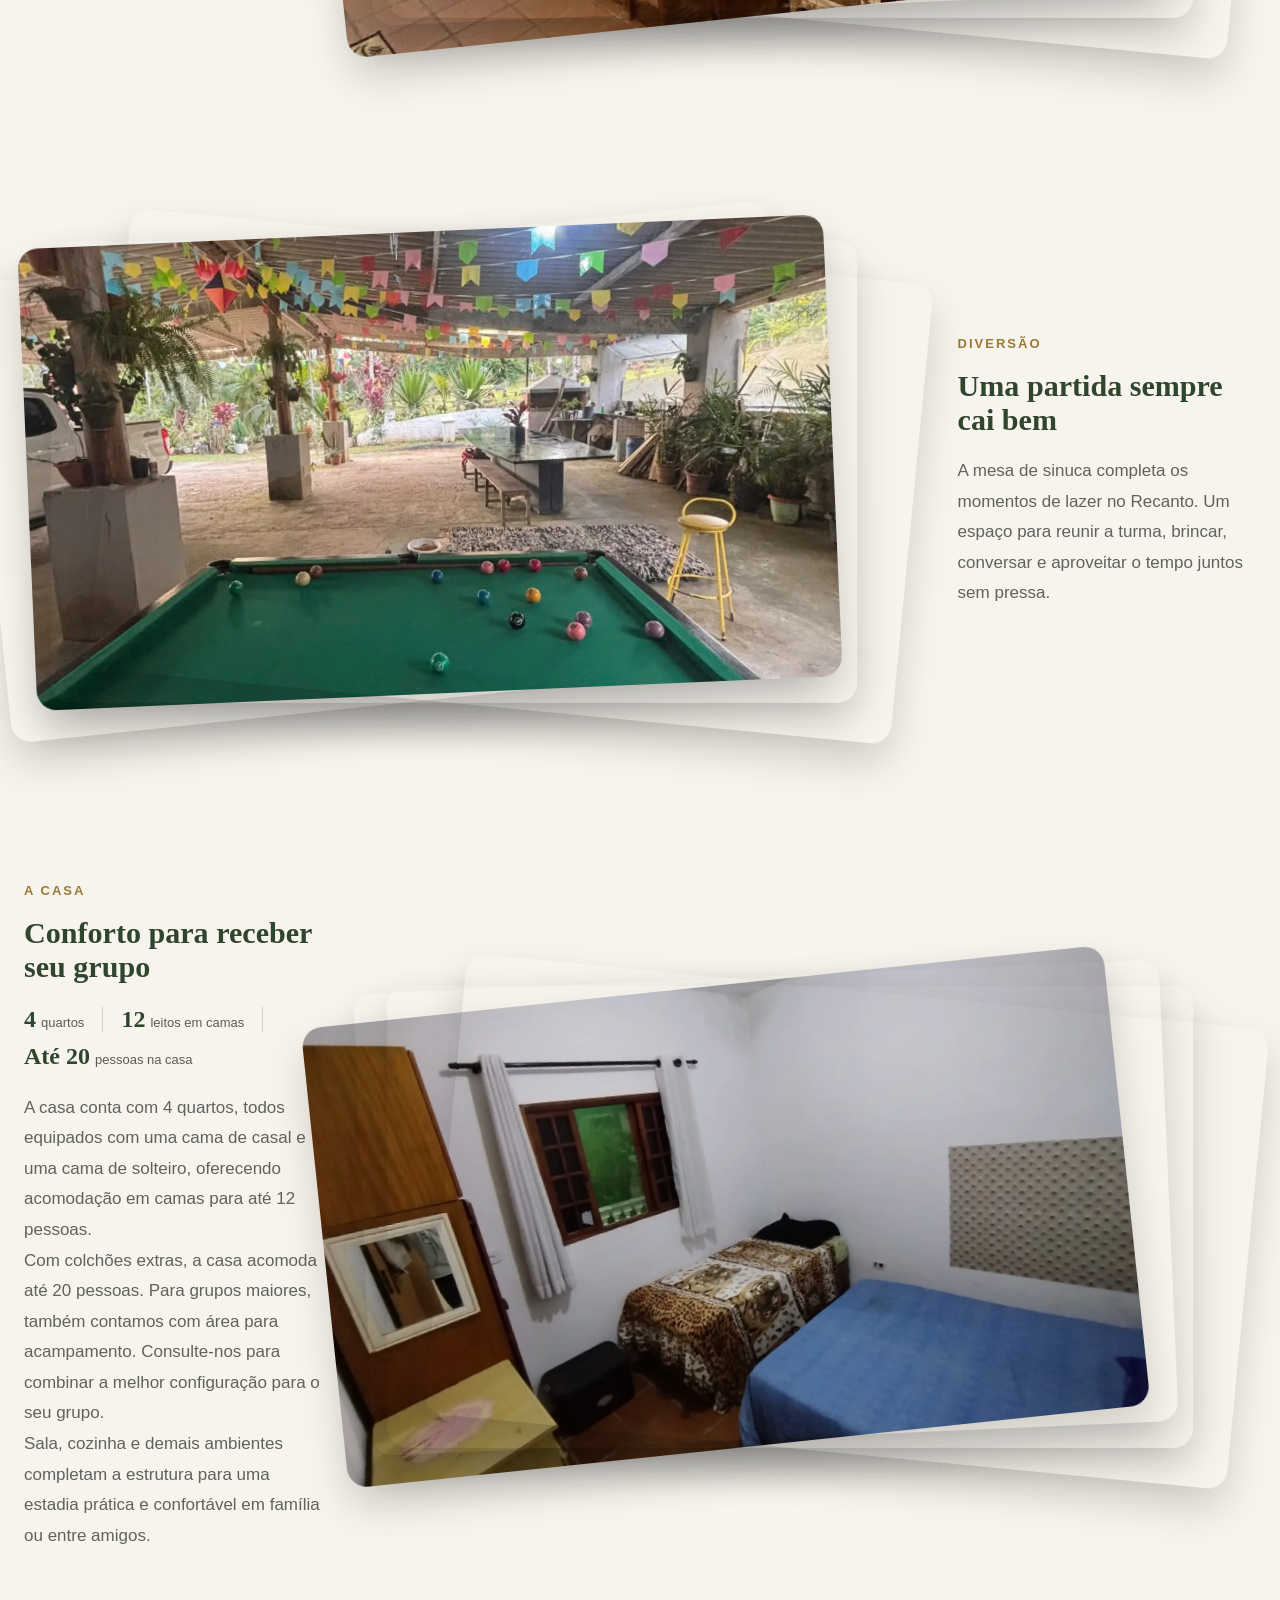
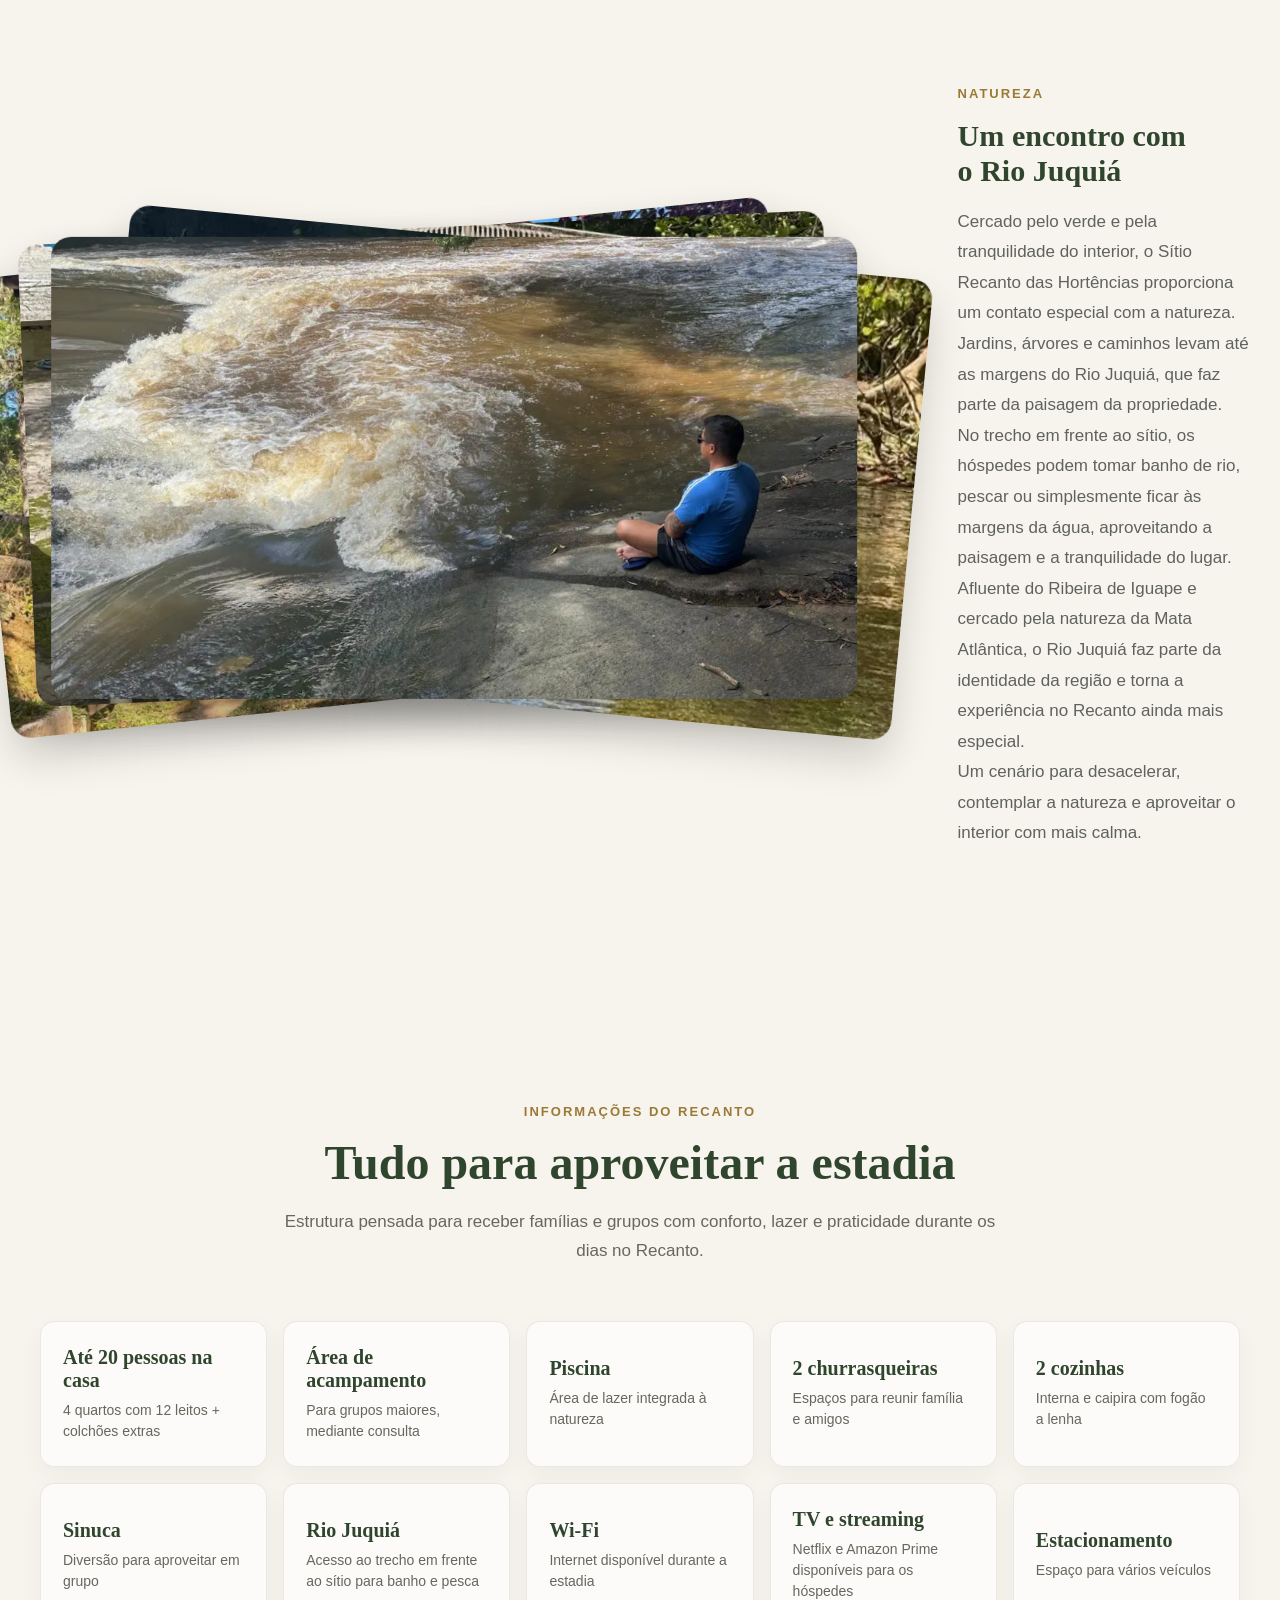
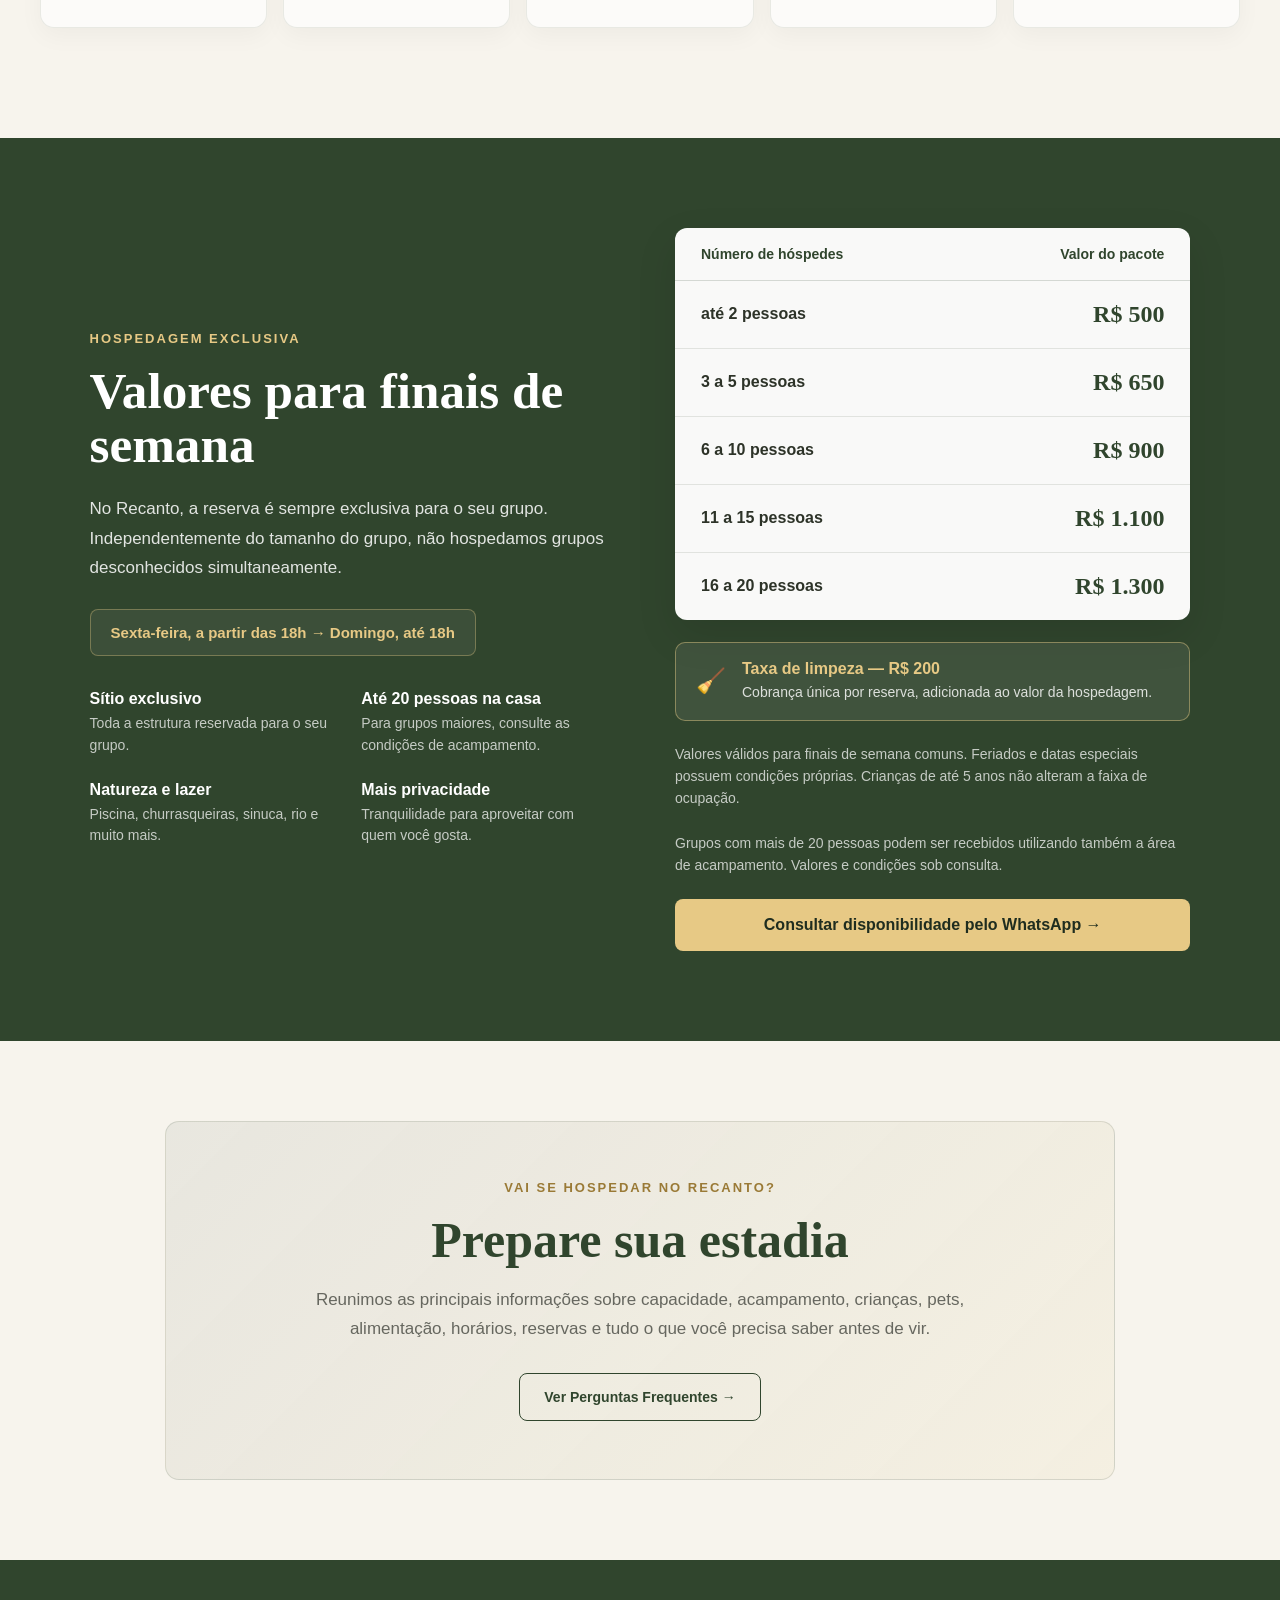
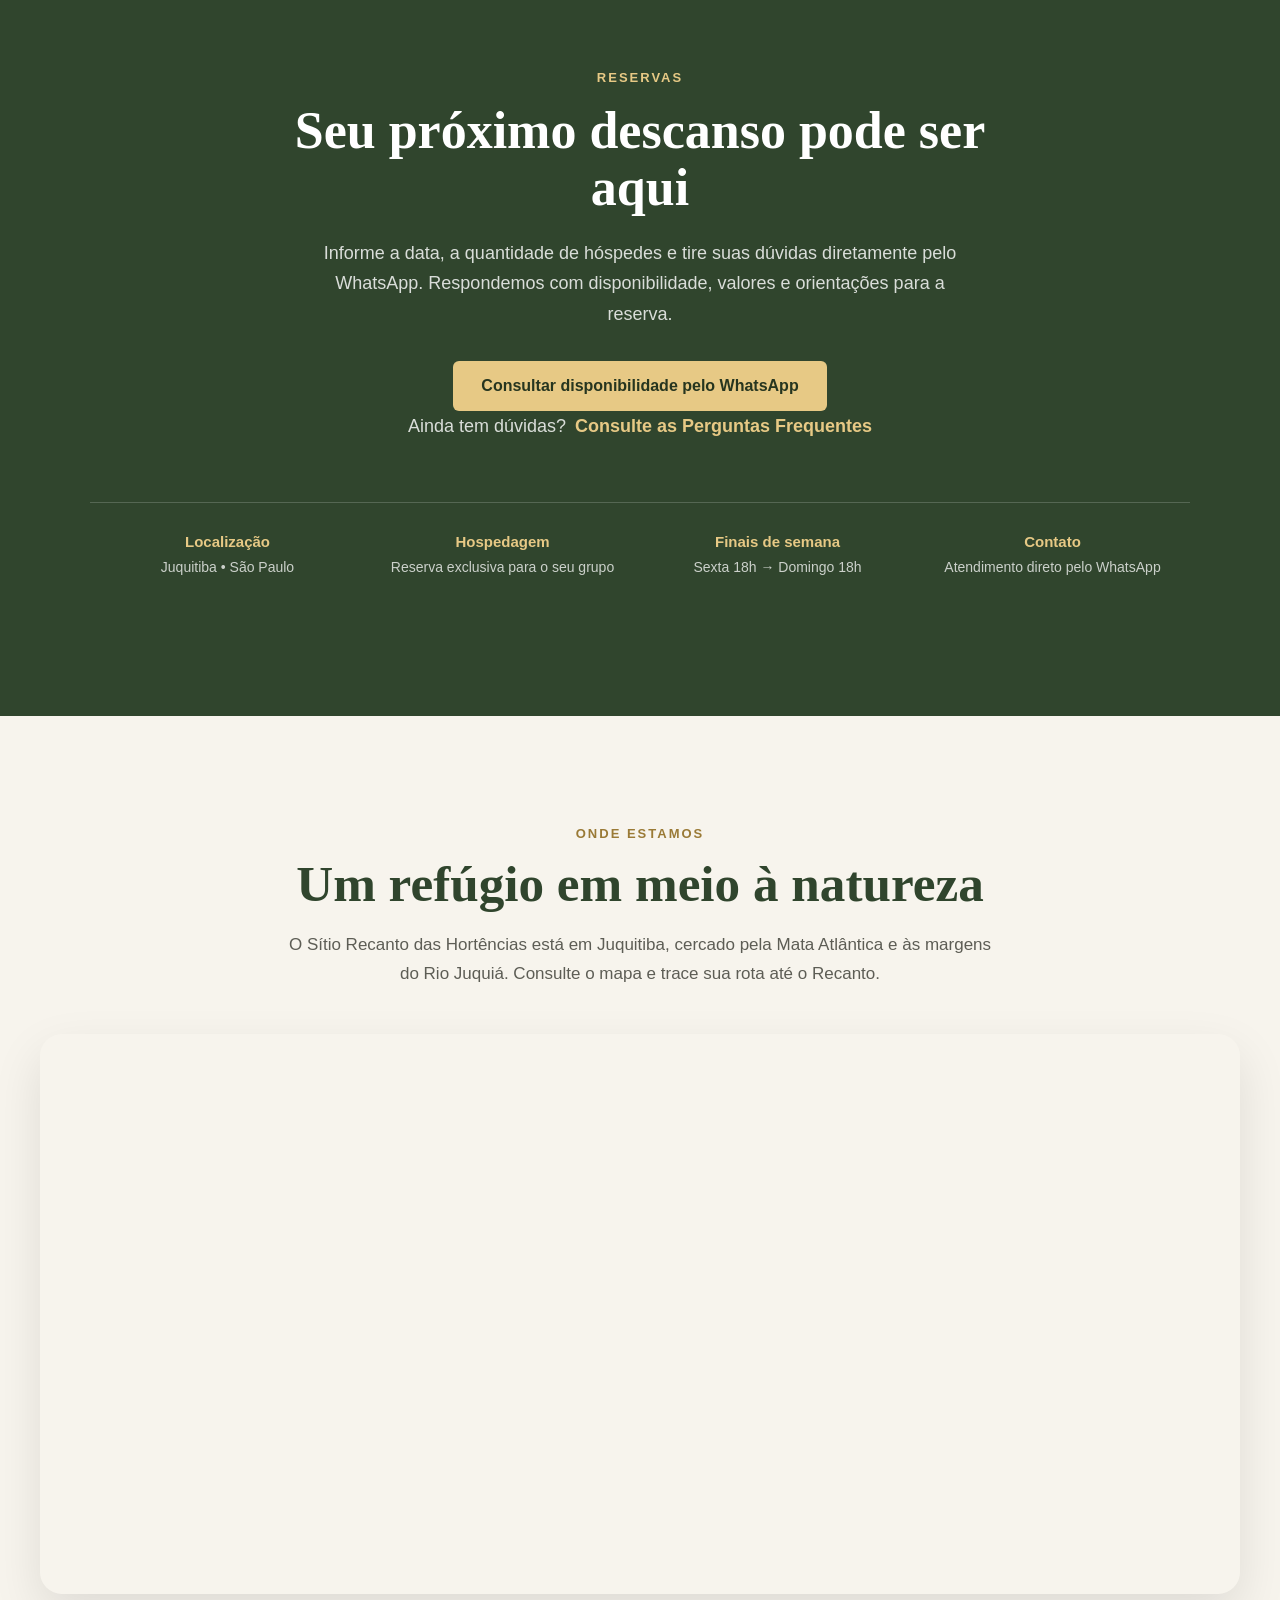
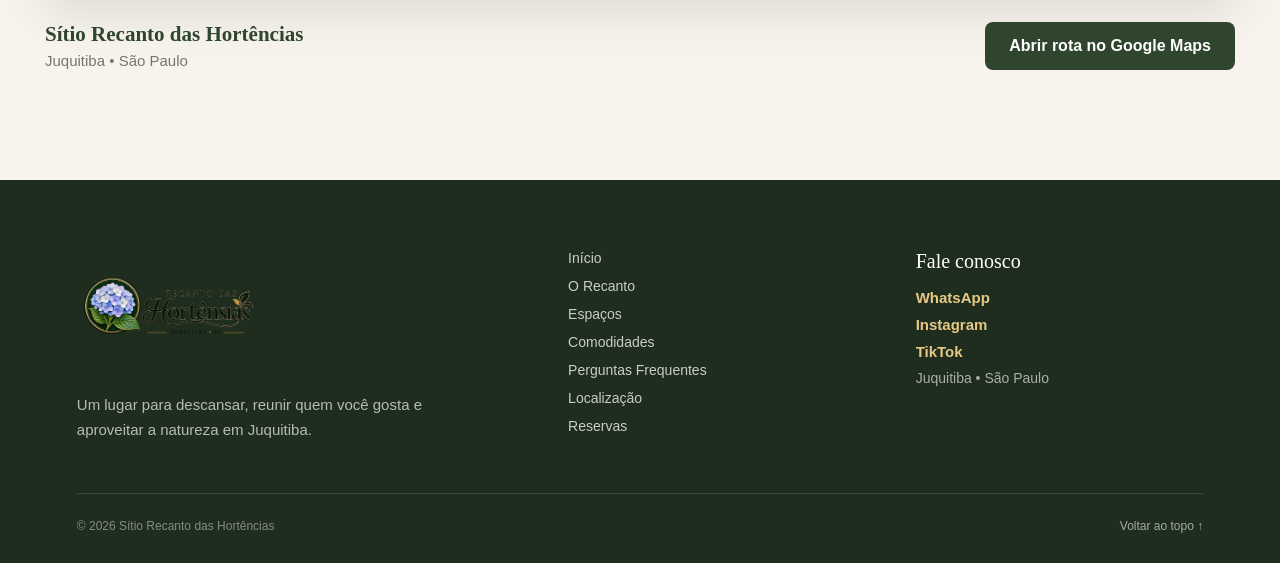
==== commit 20d79f05: "Atualiza Whatsapp e padroniza mensagem de contato" ====
--- a/index.html
+++ b/index.html
@@ -199,7 +199,7 @@
                     </a>
 
                     <a
-                        href="https://wa.me/5511910643715?text=Ol%C3%A1!%20Gostaria%20de%20consultar%20a%20disponibilidade%20do%20S%C3%ADtio%20Recanto%20das%20Hort%C3%AAncias."
+                        href="https://wa.me/5511910643715?text=Ol%C3%A1!%20Gostaria%20de%20consultar%20a%20disponibilidade%20do%20Recanto.%20%F0%9F%8C%BF%0A%0A%F0%9F%93%85%20Data%20pretendida%3A%0A%F0%9F%91%A5%20Quantidade%20aproximada%20de%20pessoas%3A"
                         target="_blank"
                         rel="noopener noreferrer"
                         class="btn-secondary"
@@ -947,7 +947,7 @@
             </p>
 
             <a
-                href="https://wa.me/5511910643715"
+                href="https://wa.me/5511910643715?text=Ol%C3%A1!%20Gostaria%20de%20consultar%20a%20disponibilidade%20do%20Recanto.%20%F0%9F%8C%BF%0A%0A%F0%9F%93%85%20Data%20pretendida%3A%0A%F0%9F%91%A5%20Quantidade%20aproximada%20de%20pessoas%3A"
                 class="btn-primary"
                 target="_blank"
                 rel="noopener"
@@ -1009,7 +1009,7 @@
                 </p>
 
                 <a
-                    href="https://wa.me/5511910643715?text=Ol%C3%A1!%20Gostaria%20de%20consultar%20a%20disponibilidade%20do%20S%C3%ADtio%20Recanto%20das%20Hort%C3%AAncias."
+                    href="https://wa.me/5511910643715?text=Ol%C3%A1!%20Gostaria%20de%20consultar%20a%20disponibilidade%20do%20Recanto.%20%F0%9F%8C%BF%0A%0A%F0%9F%93%85%20Data%20pretendida%3A%0A%F0%9F%91%A5%20Quantidade%20aproximada%20de%20pessoas%3A"
                     target="_blank"
                     rel="noopener noreferrer"
                     class="btn-whatsapp"
@@ -1157,7 +1157,7 @@
                 <strong>Fale conosco</strong>
 
                 <a
-                    href="https://wa.me/5511910643715?text=Ol%C3%A1!%20Gostaria%20de%20consultar%20a%20disponibilidade%20do%20S%C3%ADtio%20Recanto%20das%20Hort%C3%AAncias."
+                    href="https://wa.me/5511910643715?text=Ol%C3%A1!%20Gostaria%20de%20consultar%20a%20disponibilidade%20do%20Recanto.%20%F0%9F%8C%BF%0A%0A%F0%9F%93%85%20Data%20pretendida%3A%0A%F0%9F%91%A5%20Quantidade%20aproximada%20de%20pessoas%3A"
                     target="_blank"
                     rel="noopener noreferrer"
                 >
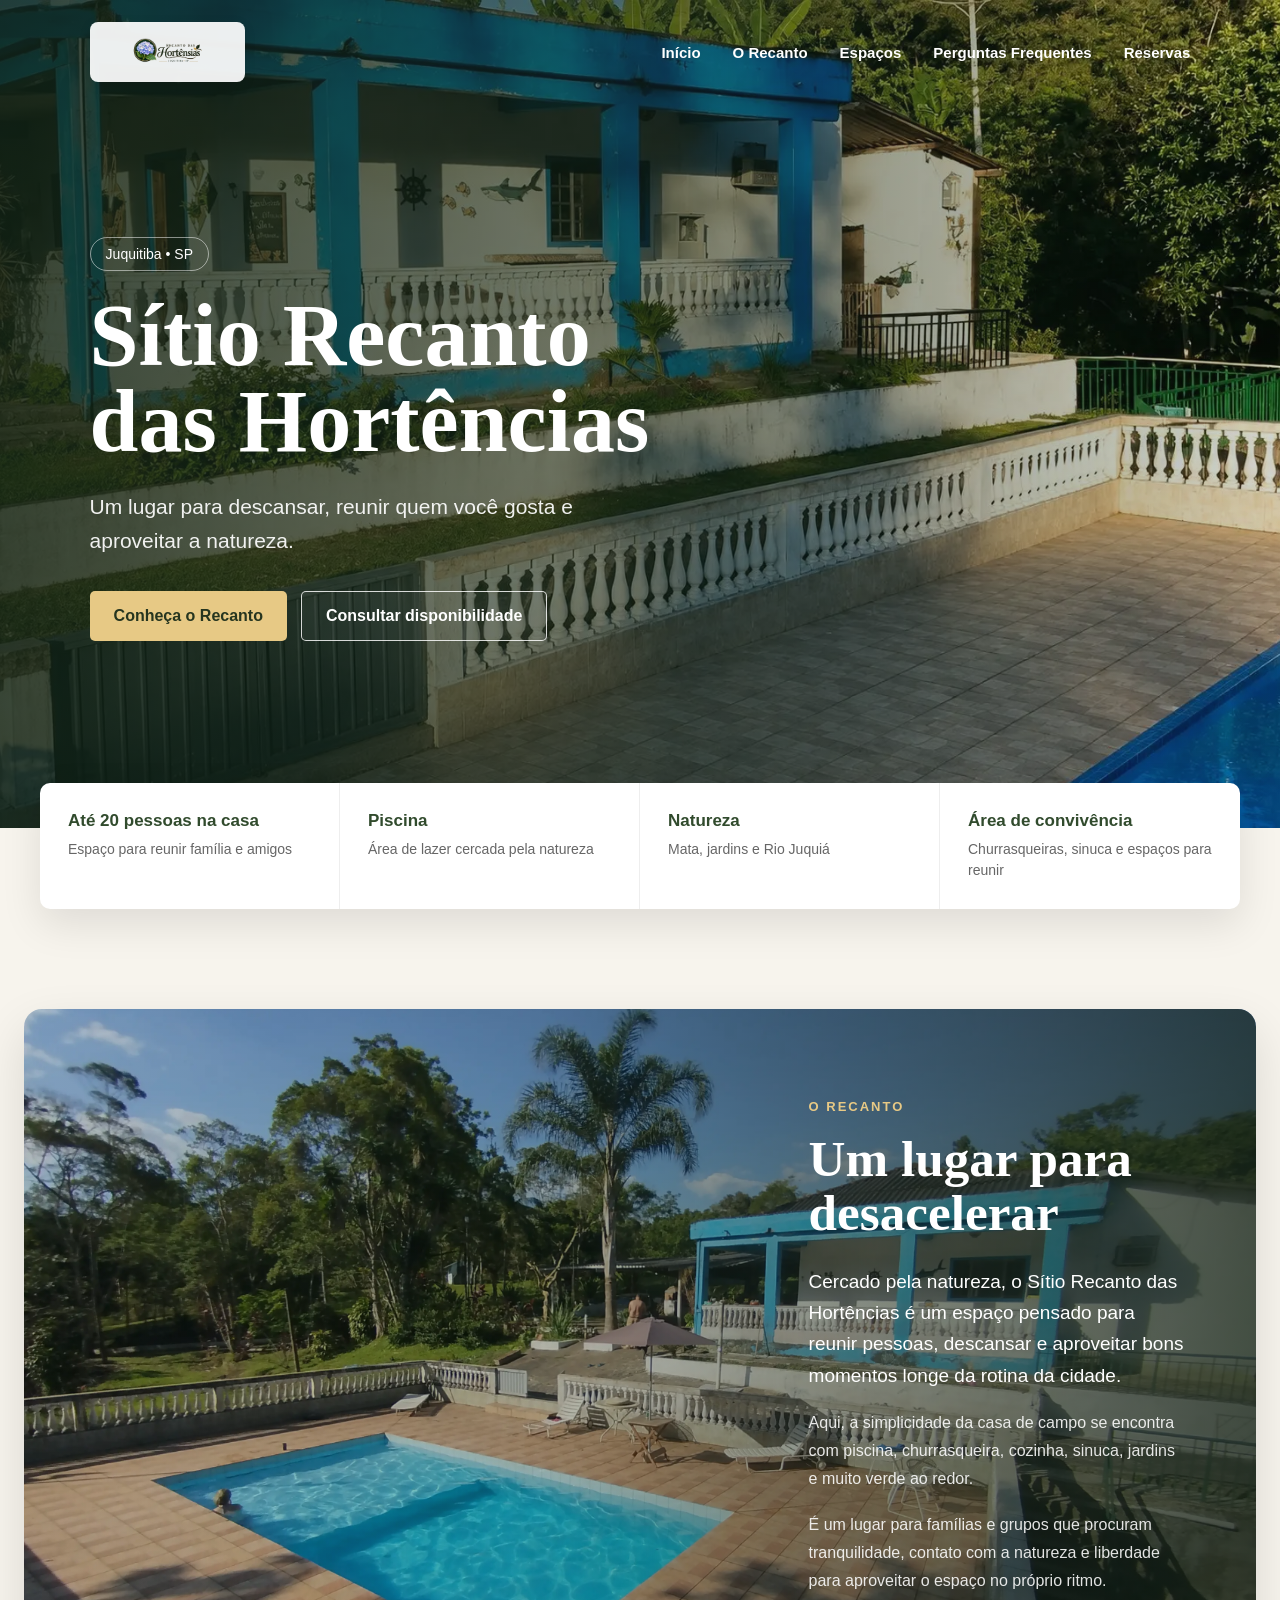
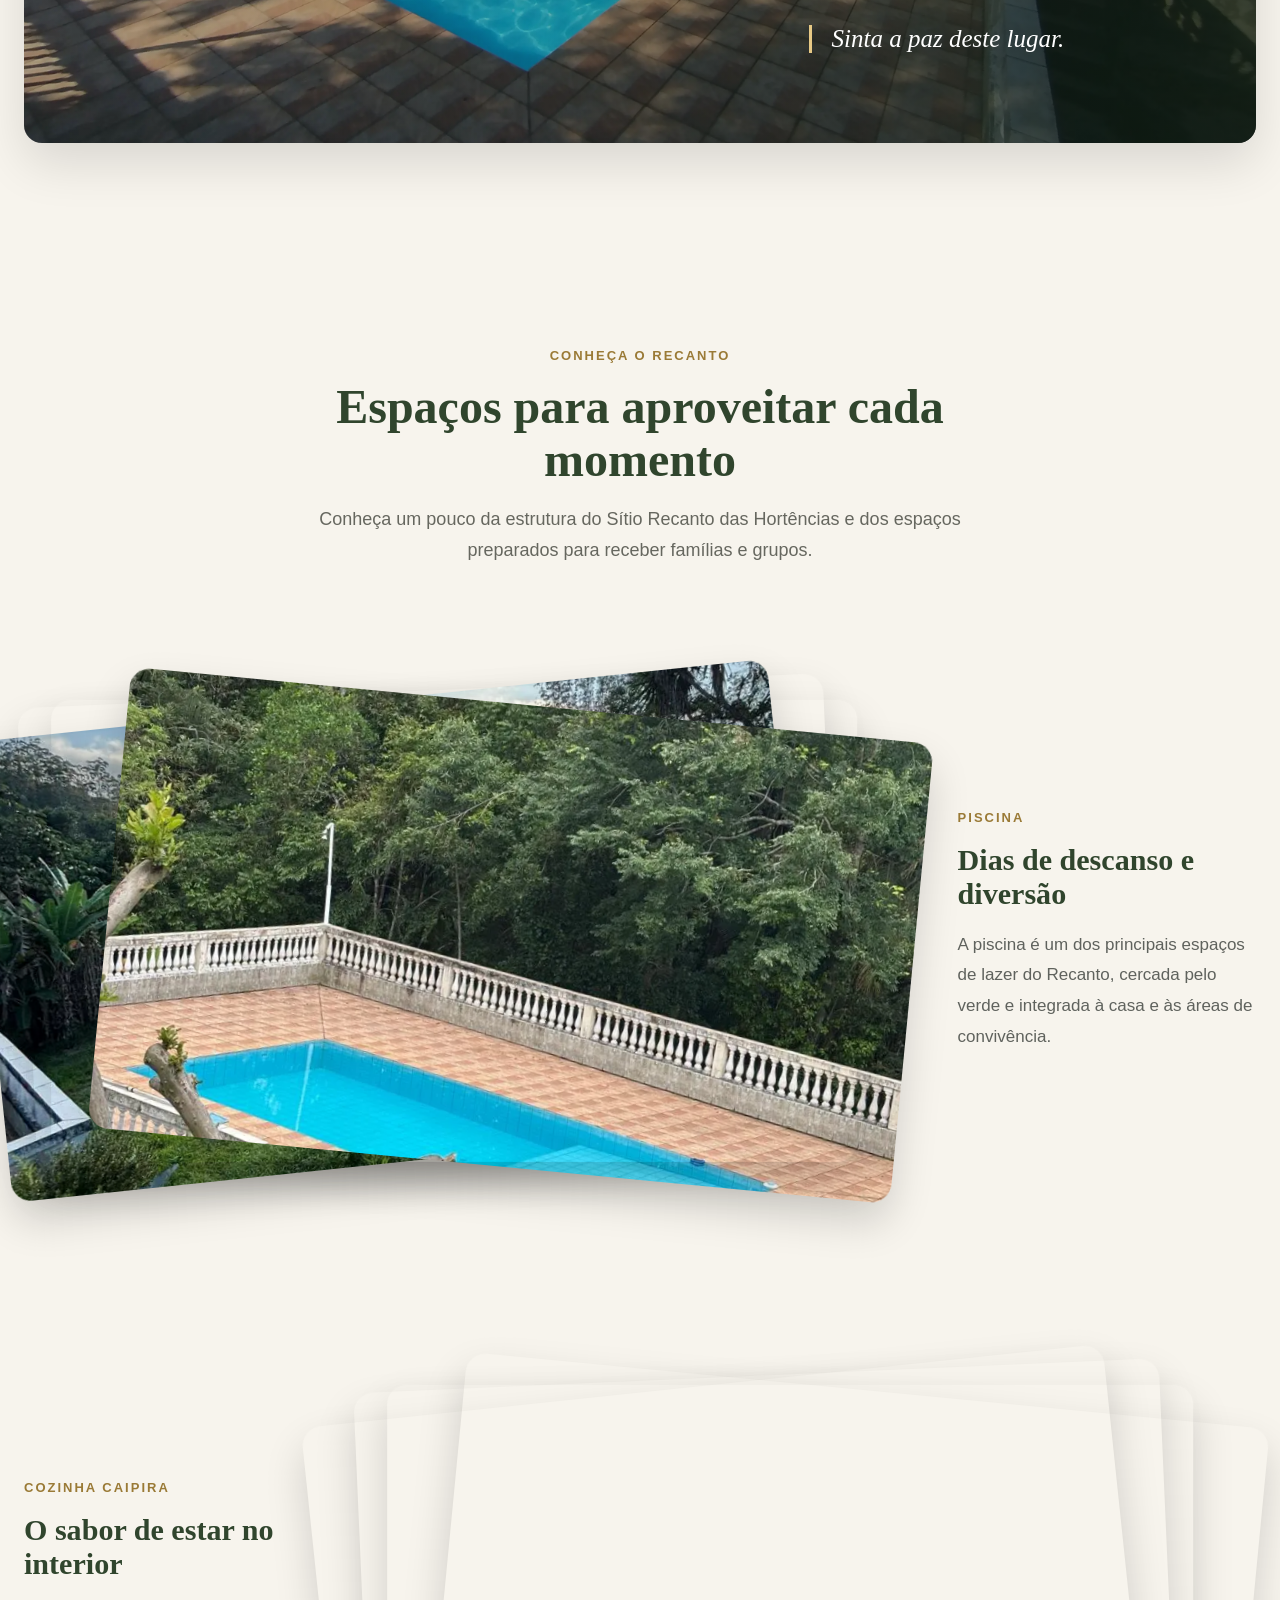
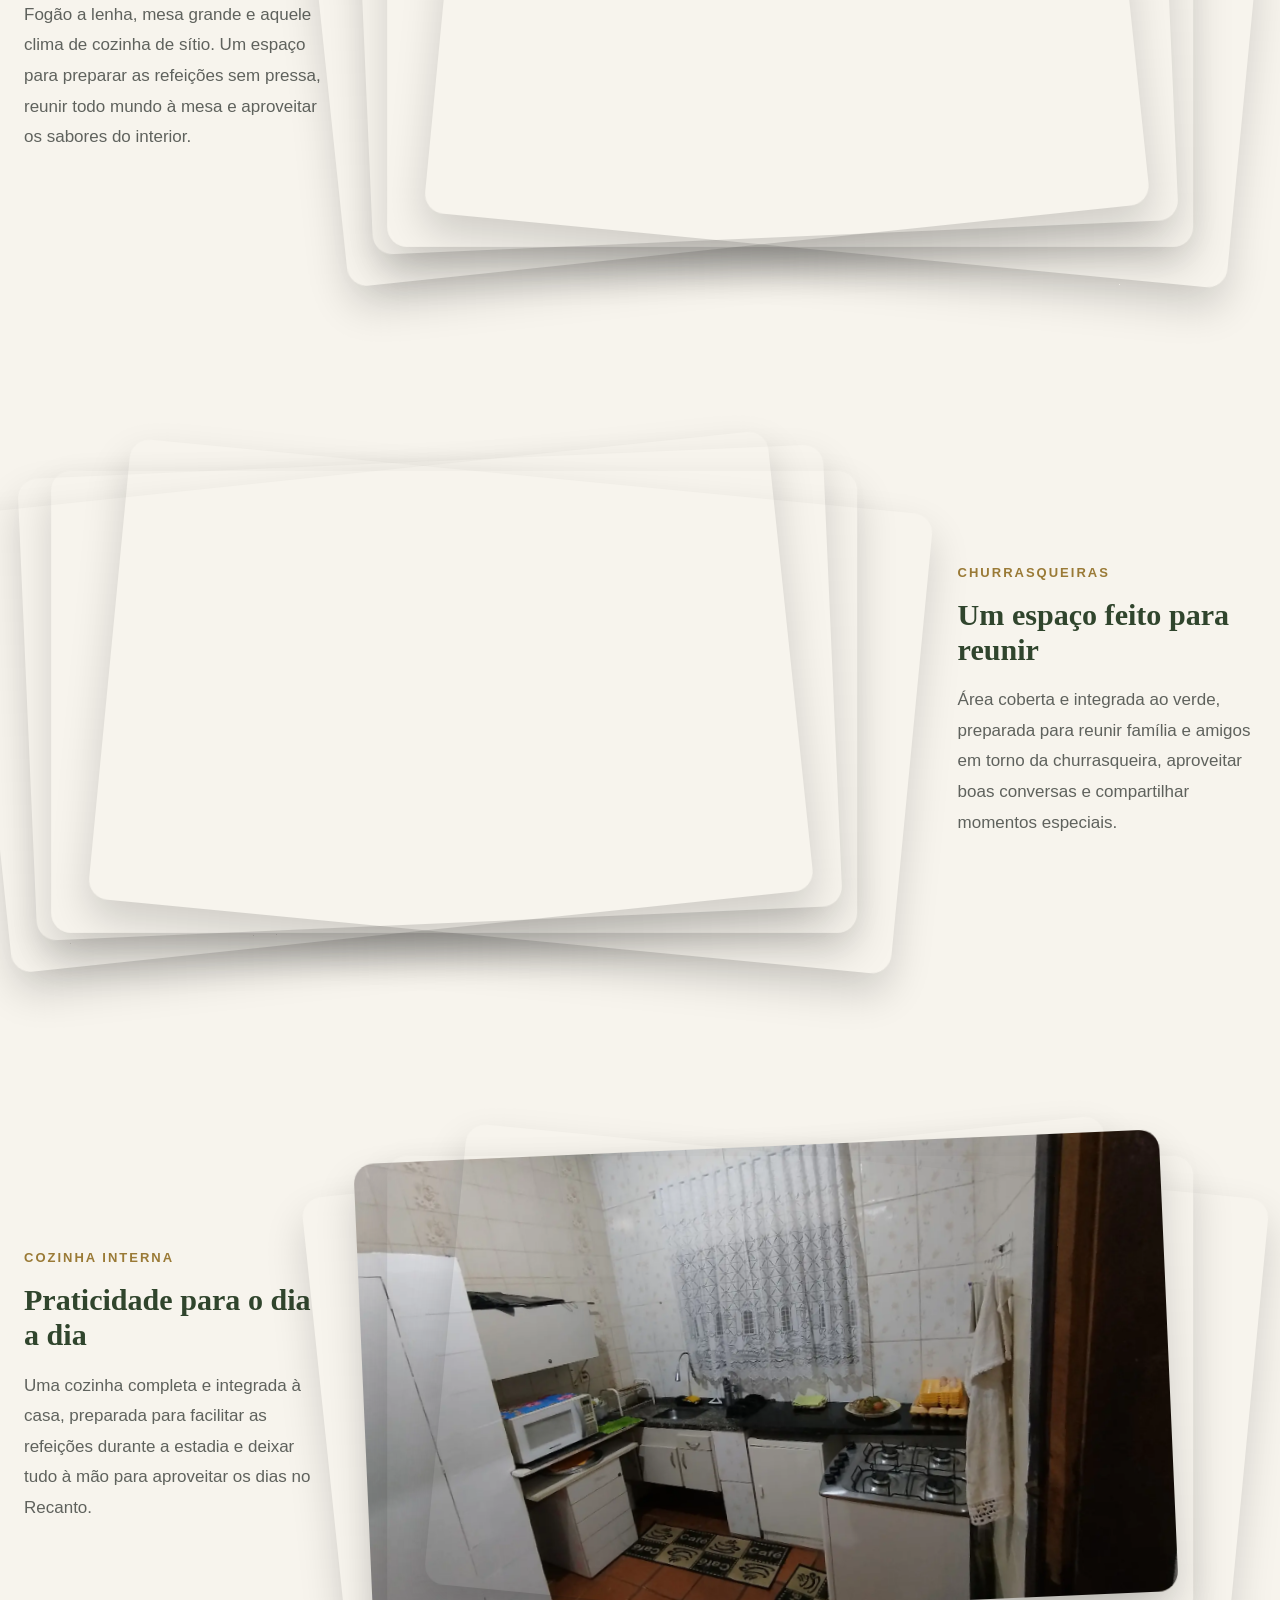
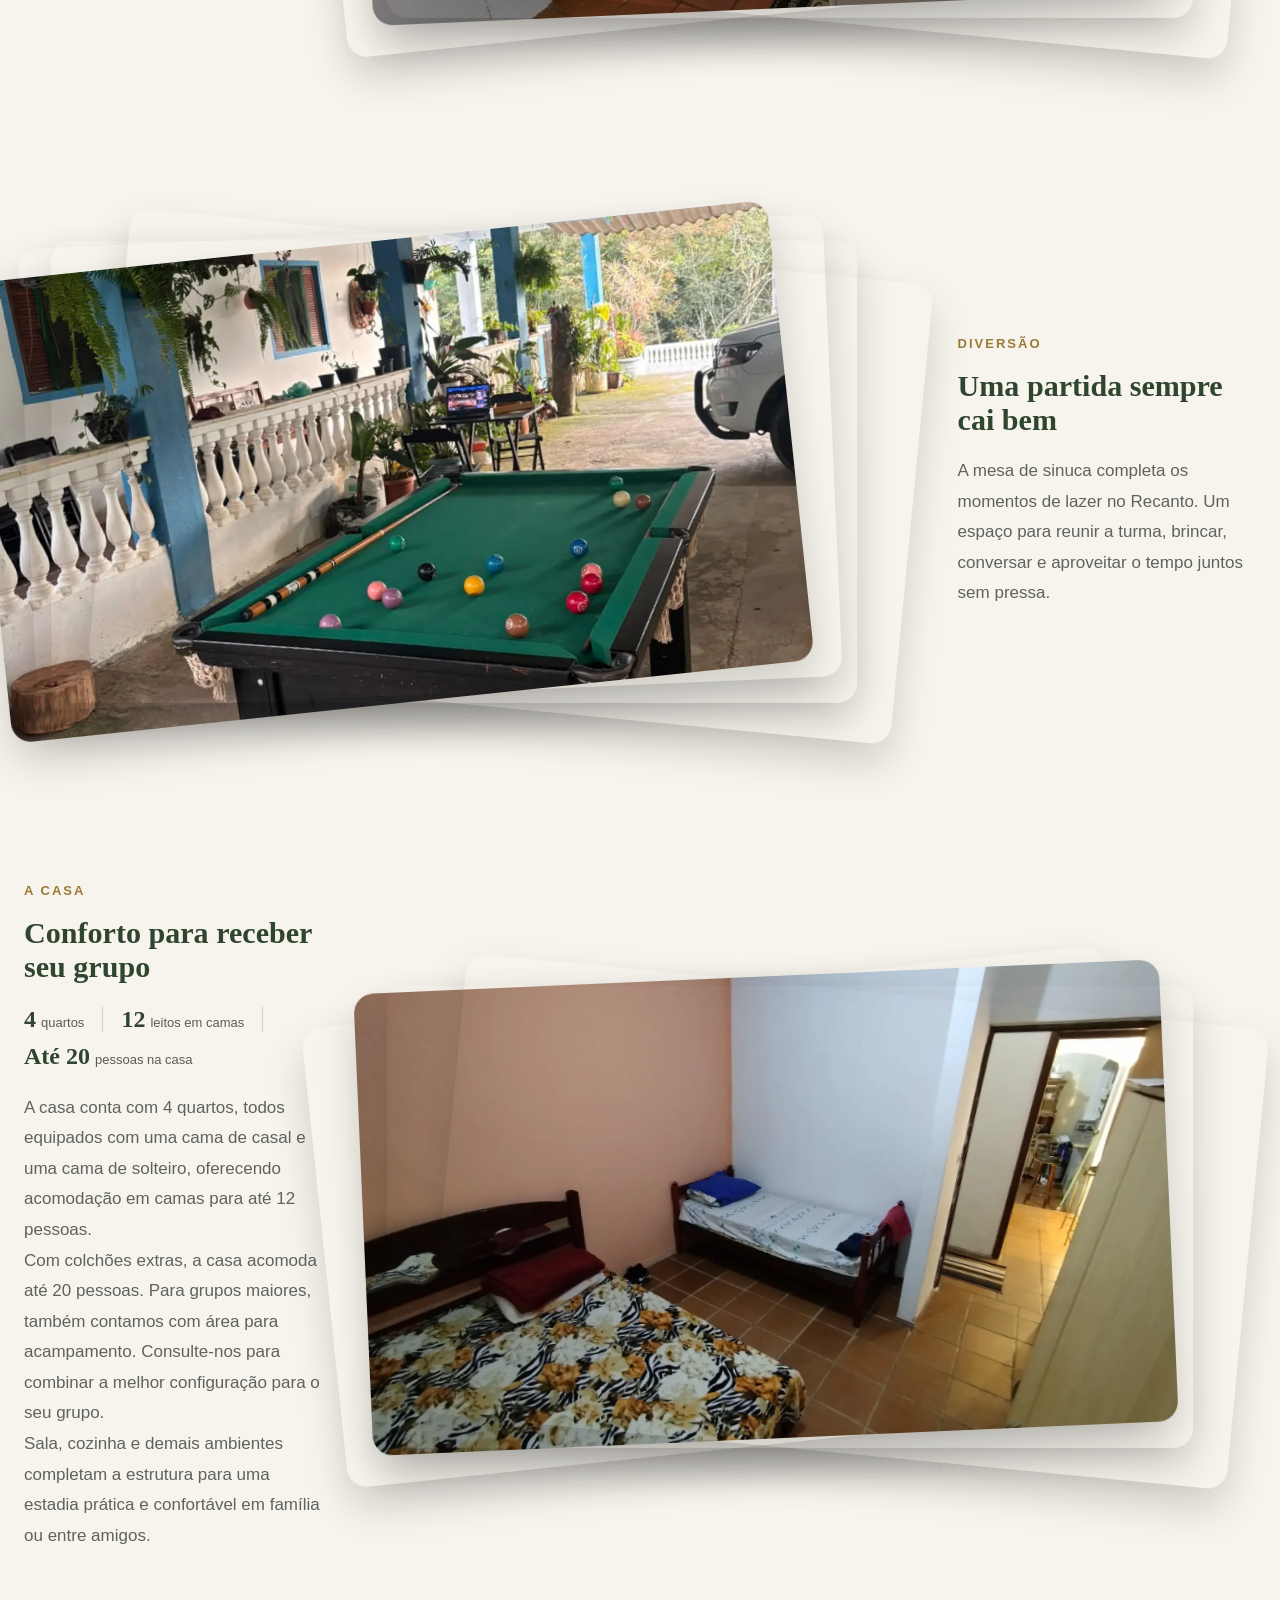
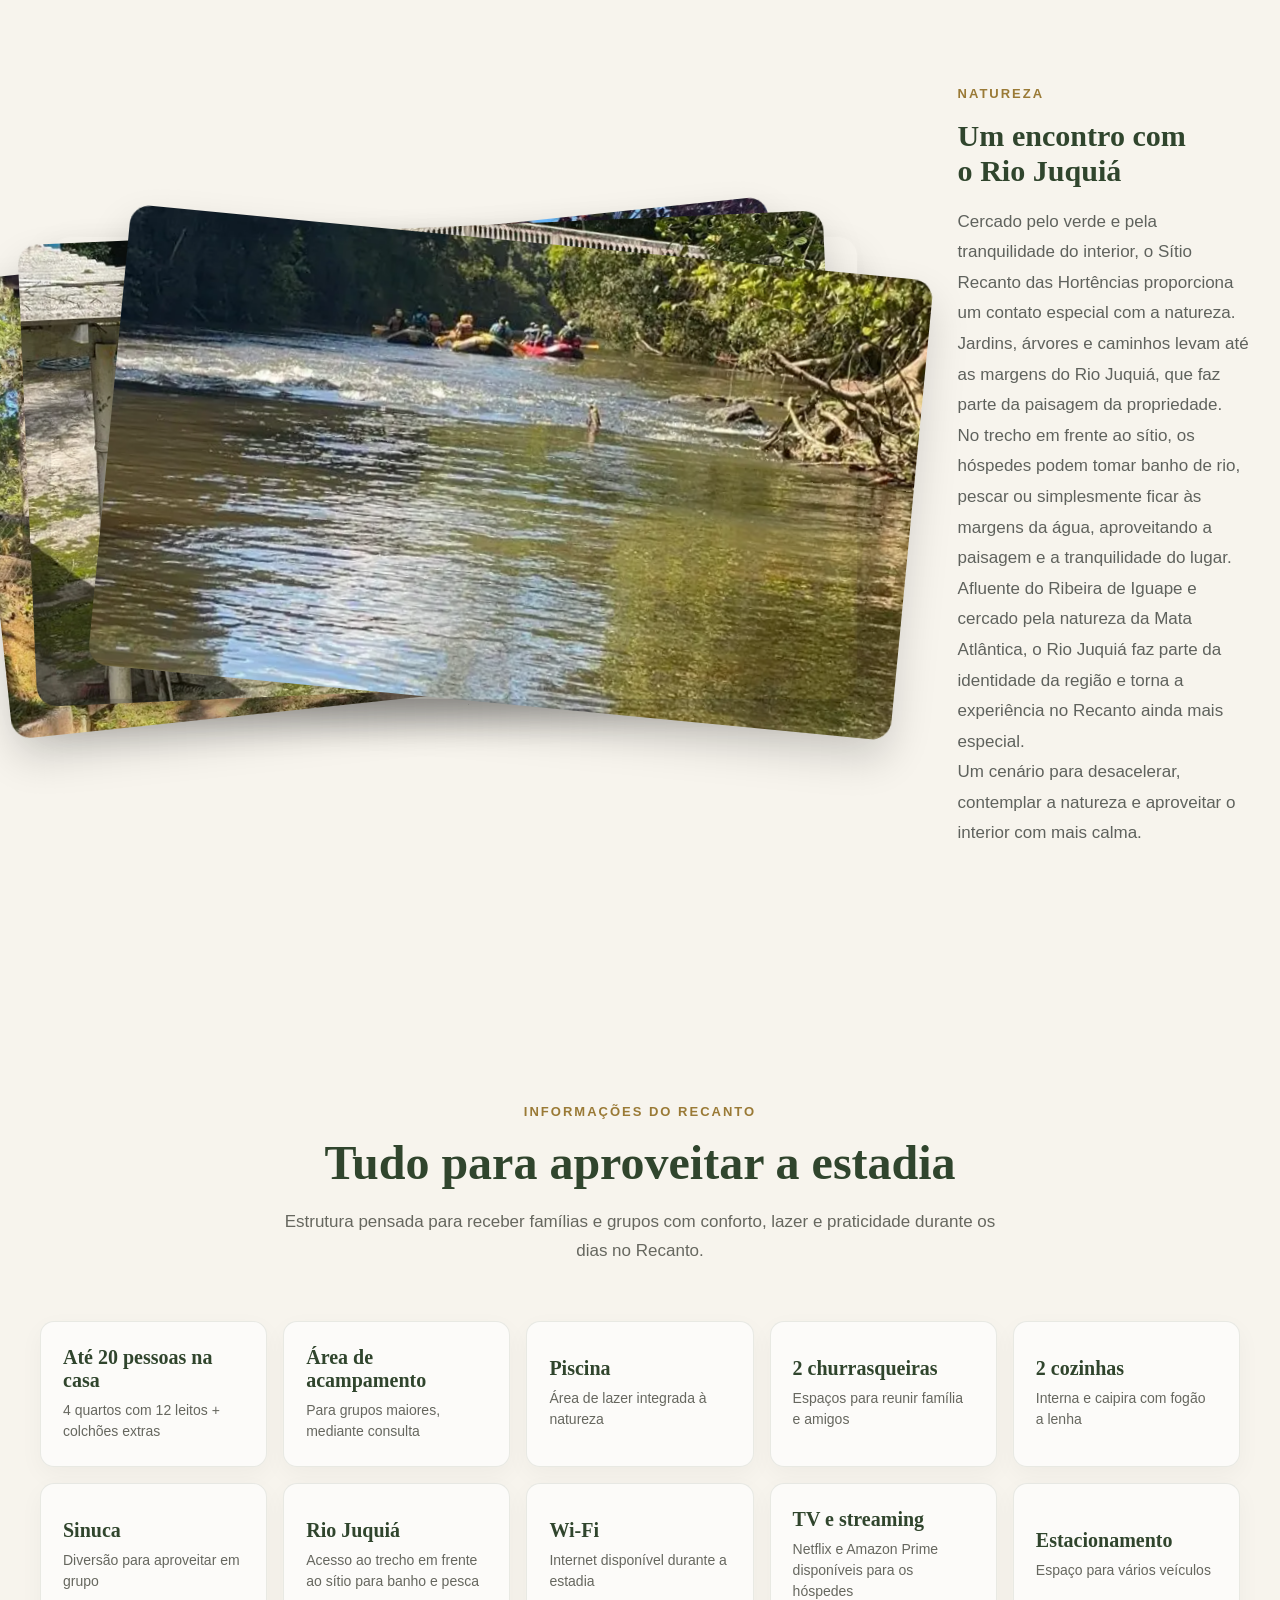
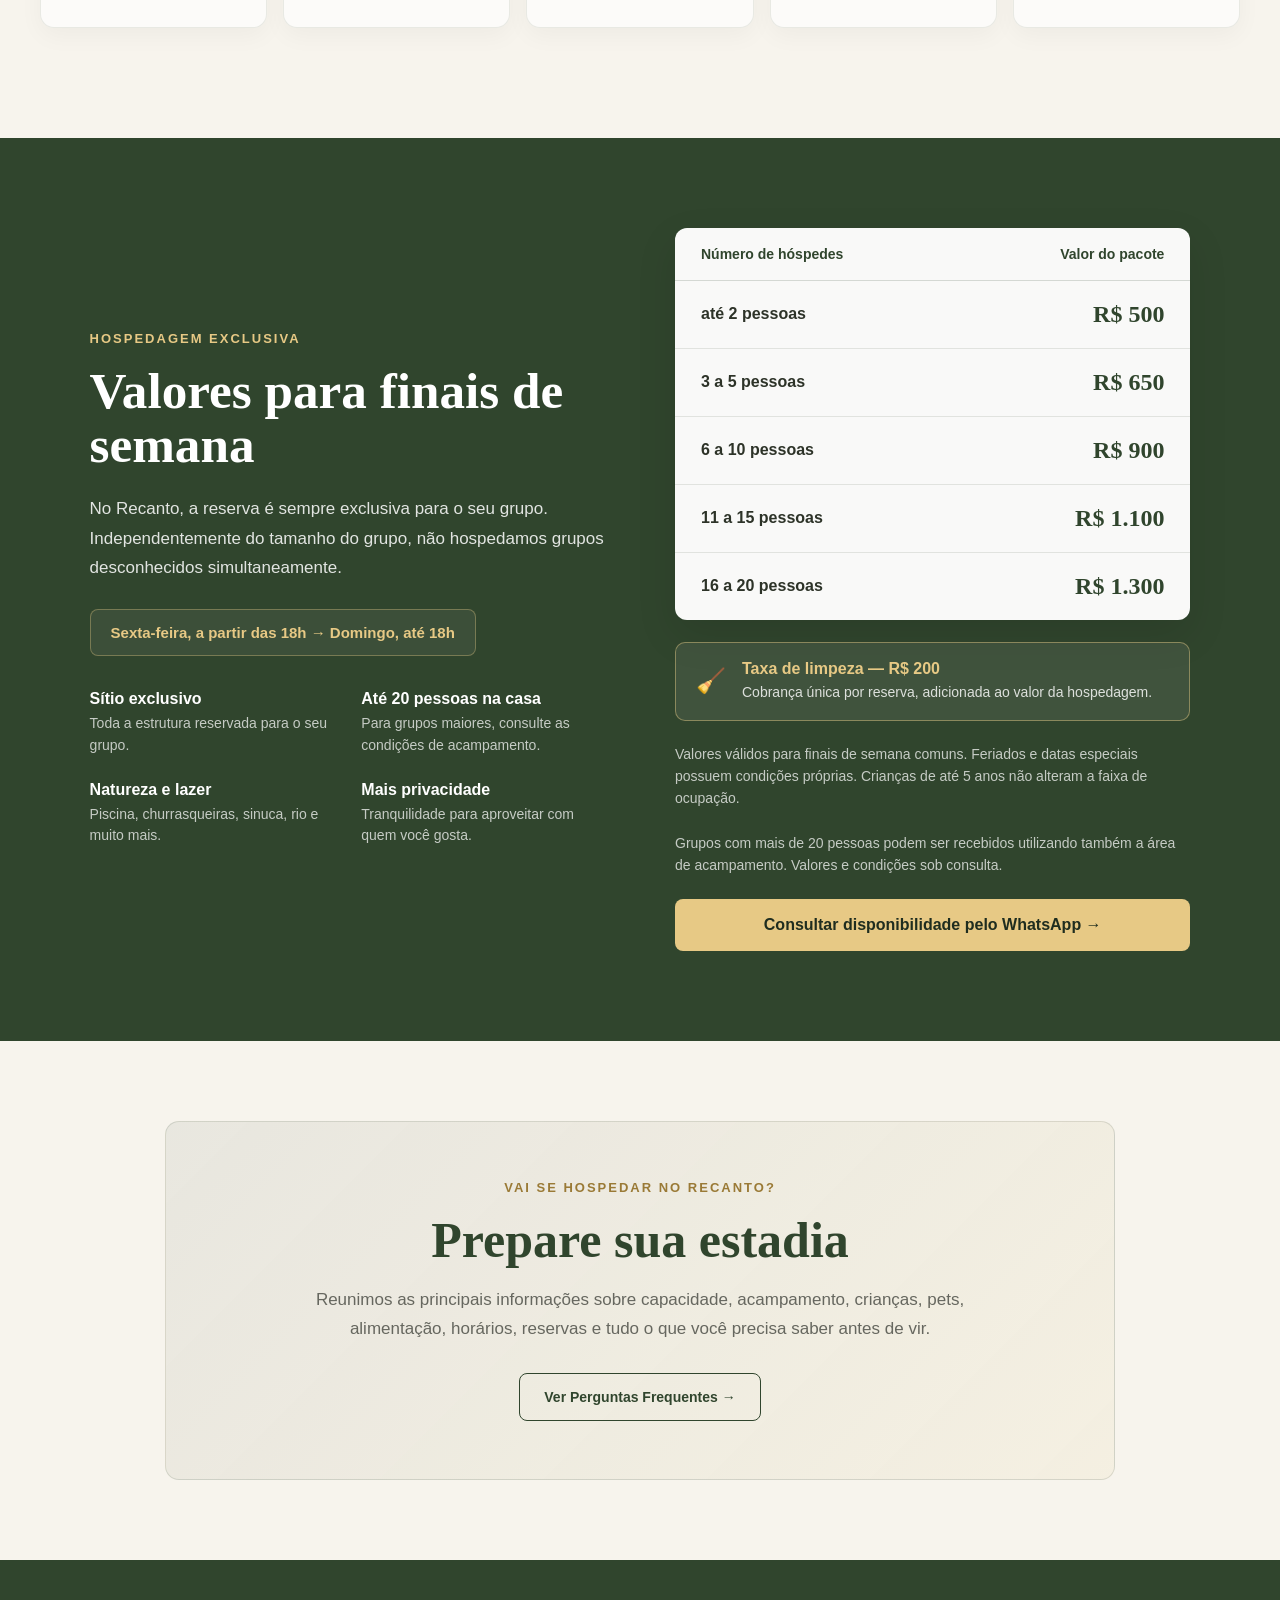
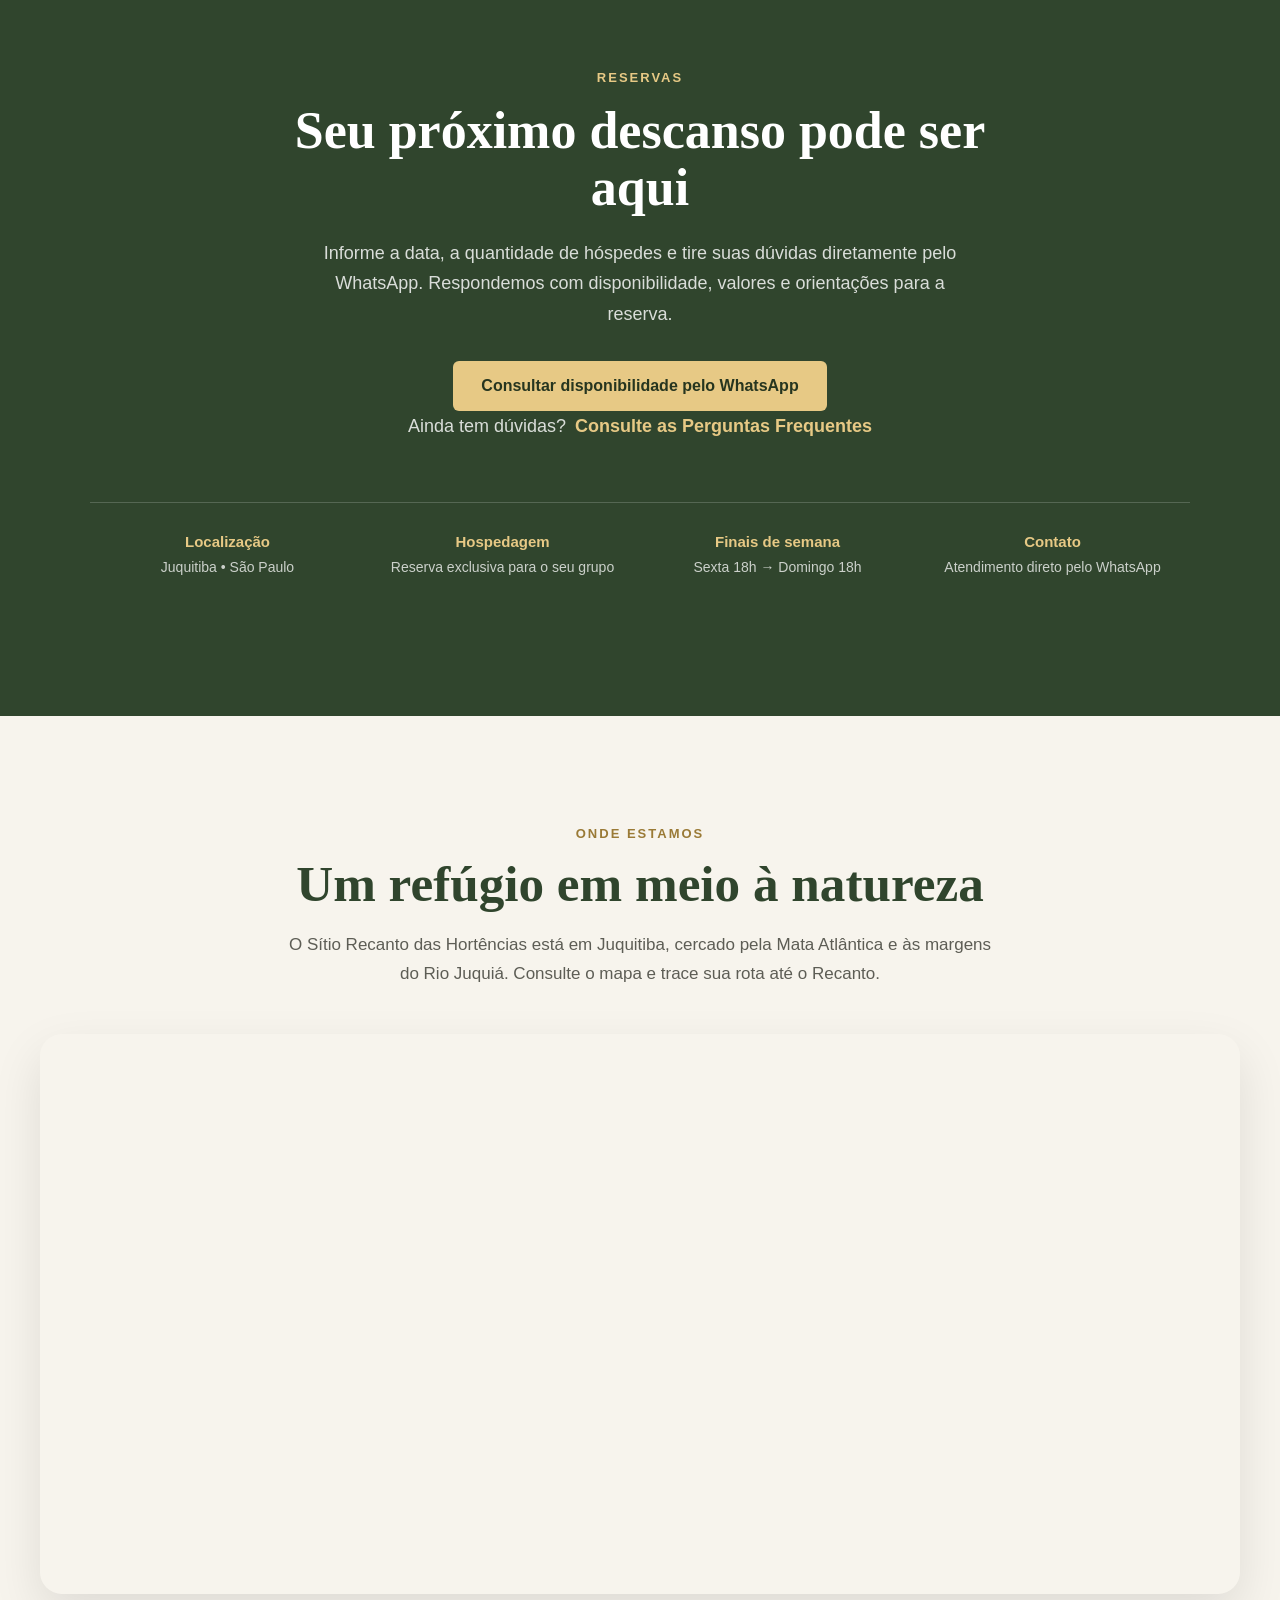
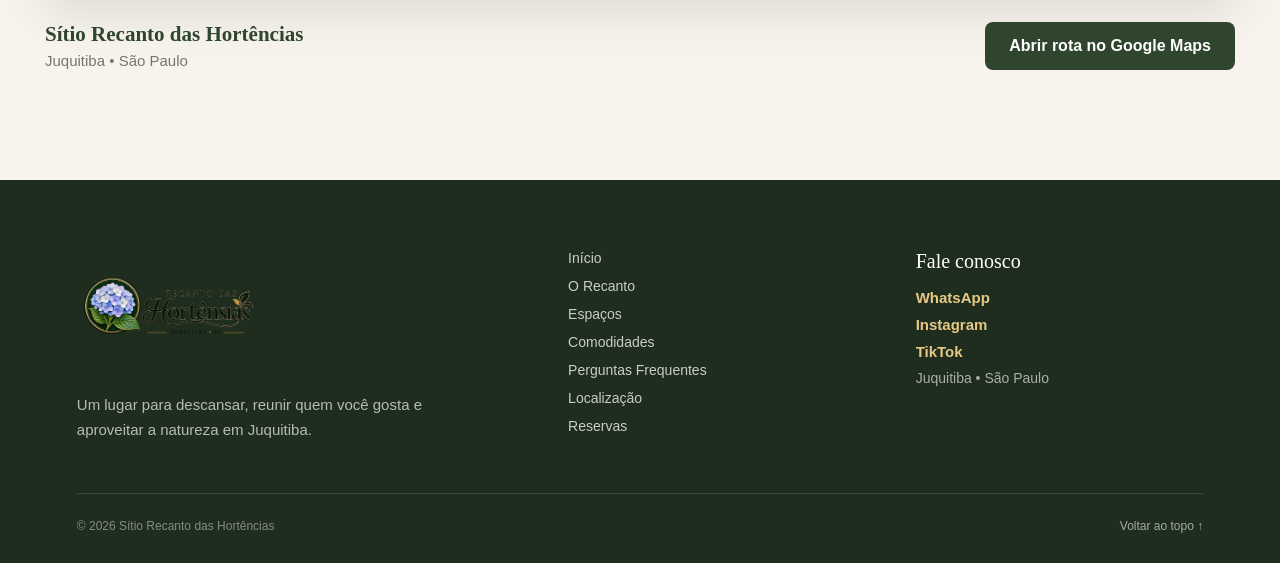
==== commit 75316590: "atualiza mensagem do botão do whatsapp." ====
--- a/index.html
+++ b/index.html
@@ -199,7 +199,7 @@
                     </a>
 
                     <a
-                        href="https://wa.me/5511910643715?text=Ol%C3%A1!%20Gostaria%20de%20consultar%20a%20disponibilidade%20do%20Recanto.%20%F0%9F%8C%BF%0A%0A%F0%9F%93%85%20Data%20pretendida%3A%0A%F0%9F%91%A5%20Quantidade%20aproximada%20de%20pessoas%3A"
+                        href="https://wa.me/5511910643715?text=Ol%C3%A1%21%20Gostaria%20de%20consultar%20a%20disponibilidade%20do%20S%C3%ADtio%20Recanto%20das%20Hort%C3%AAncias.%0A%0AData%20pretendida%3A%0AQuantidade%20aproximada%20de%20pessoas%3A"
                         target="_blank"
                         rel="noopener noreferrer"
                         class="btn-secondary"
@@ -947,7 +947,7 @@
             </p>
 
             <a
-                href="https://wa.me/5511910643715?text=Ol%C3%A1!%20Gostaria%20de%20consultar%20a%20disponibilidade%20do%20Recanto.%20%F0%9F%8C%BF%0A%0A%F0%9F%93%85%20Data%20pretendida%3A%0A%F0%9F%91%A5%20Quantidade%20aproximada%20de%20pessoas%3A"
+                href="https://wa.me/5511910643715?text=Ol%C3%A1%21%20Gostaria%20de%20consultar%20a%20disponibilidade%20do%20S%C3%ADtio%20Recanto%20das%20Hort%C3%AAncias.%0A%0AData%20pretendida%3A%0AQuantidade%20aproximada%20de%20pessoas%3A"
                 class="btn-primary"
                 target="_blank"
                 rel="noopener"
@@ -1009,7 +1009,7 @@
                 </p>
 
                 <a
-                    href="https://wa.me/5511910643715?text=Ol%C3%A1!%20Gostaria%20de%20consultar%20a%20disponibilidade%20do%20Recanto.%20%F0%9F%8C%BF%0A%0A%F0%9F%93%85%20Data%20pretendida%3A%0A%F0%9F%91%A5%20Quantidade%20aproximada%20de%20pessoas%3A"
+                    href="https://wa.me/5511910643715?text=Ol%C3%A1%21%20Gostaria%20de%20consultar%20a%20disponibilidade%20do%20S%C3%ADtio%20Recanto%20das%20Hort%C3%AAncias.%0A%0AData%20pretendida%3A%0AQuantidade%20aproximada%20de%20pessoas%3A"
                     target="_blank"
                     rel="noopener noreferrer"
                     class="btn-whatsapp"
@@ -1157,7 +1157,7 @@
                 <strong>Fale conosco</strong>
 
                 <a
-                    href="https://wa.me/5511910643715?text=Ol%C3%A1!%20Gostaria%20de%20consultar%20a%20disponibilidade%20do%20Recanto.%20%F0%9F%8C%BF%0A%0A%F0%9F%93%85%20Data%20pretendida%3A%0A%F0%9F%91%A5%20Quantidade%20aproximada%20de%20pessoas%3A"
+                    href="https://wa.me/5511910643715?text=Ol%C3%A1%21%20Gostaria%20de%20consultar%20a%20disponibilidade%20do%20S%C3%ADtio%20Recanto%20das%20Hort%C3%AAncias.%0A%0AData%20pretendida%3A%0AQuantidade%20aproximada%20de%20pessoas%3A"
                     target="_blank"
                     rel="noopener noreferrer"
                 >
